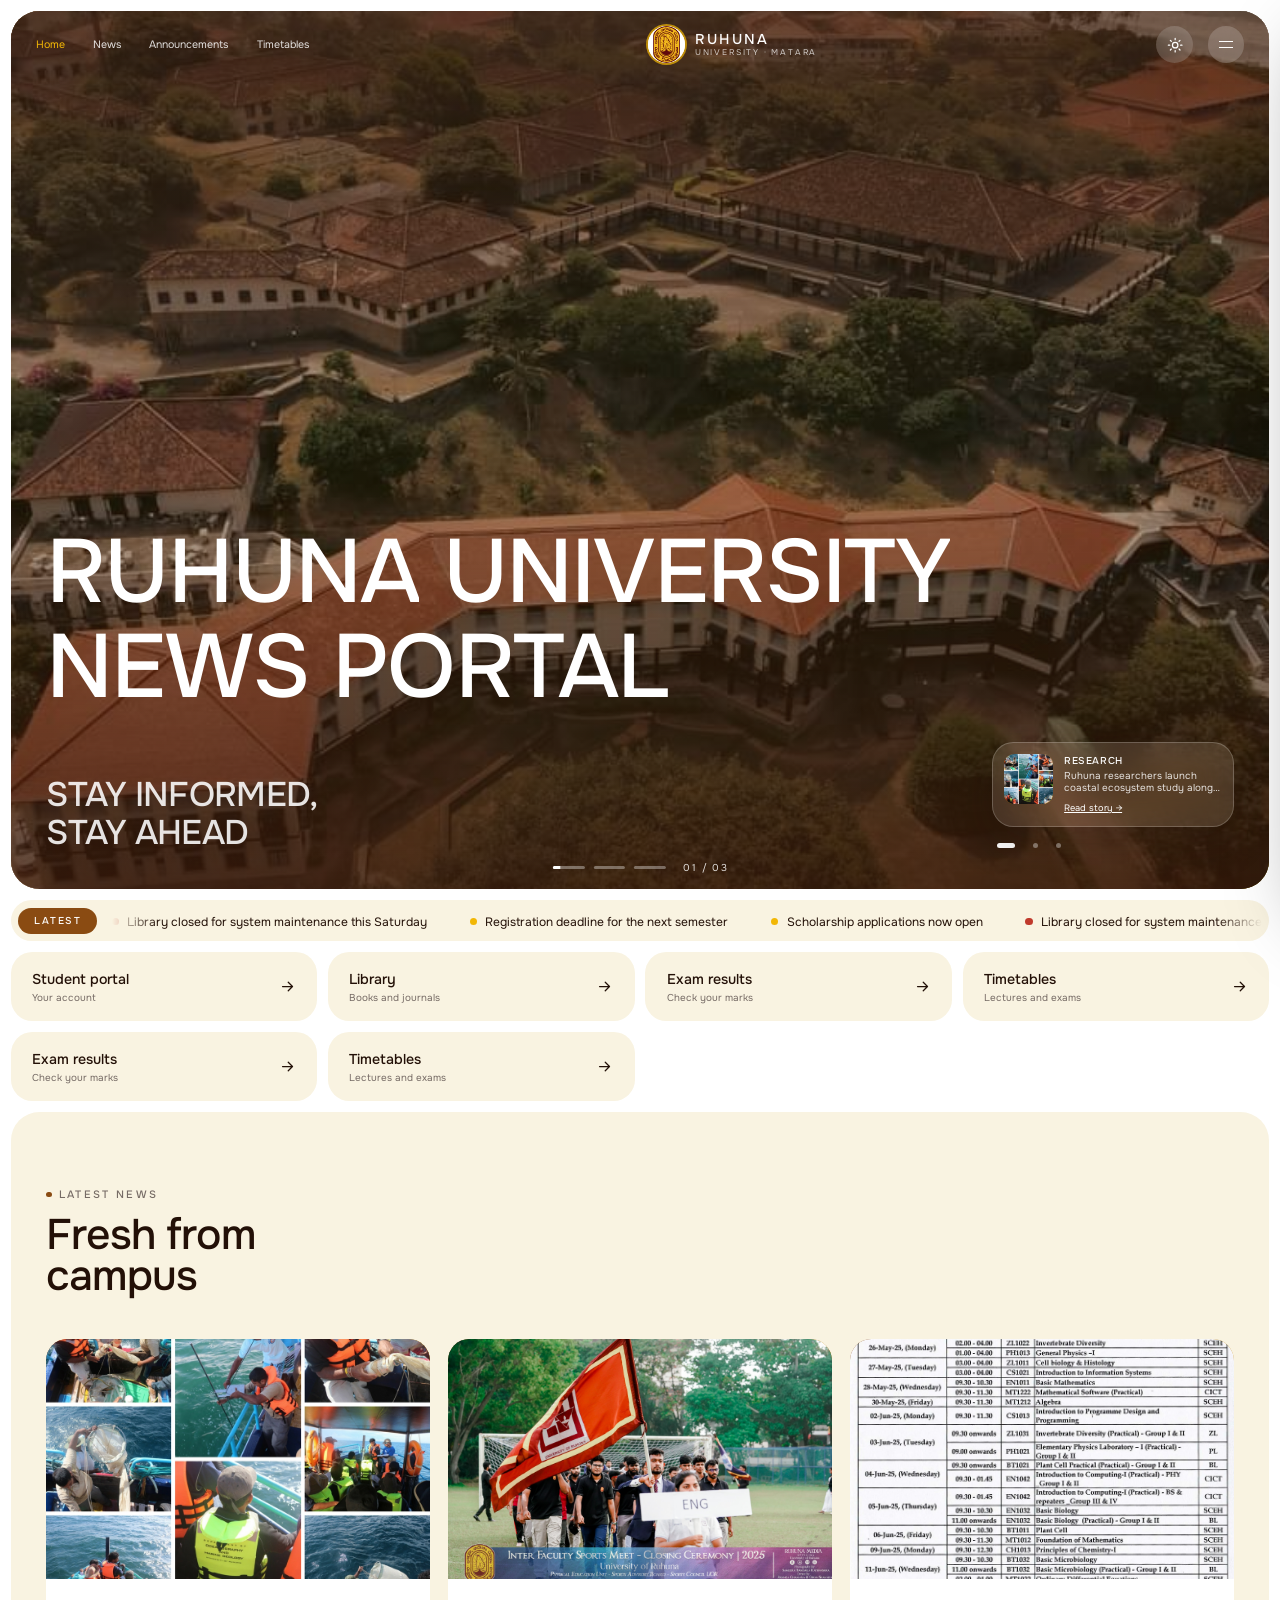
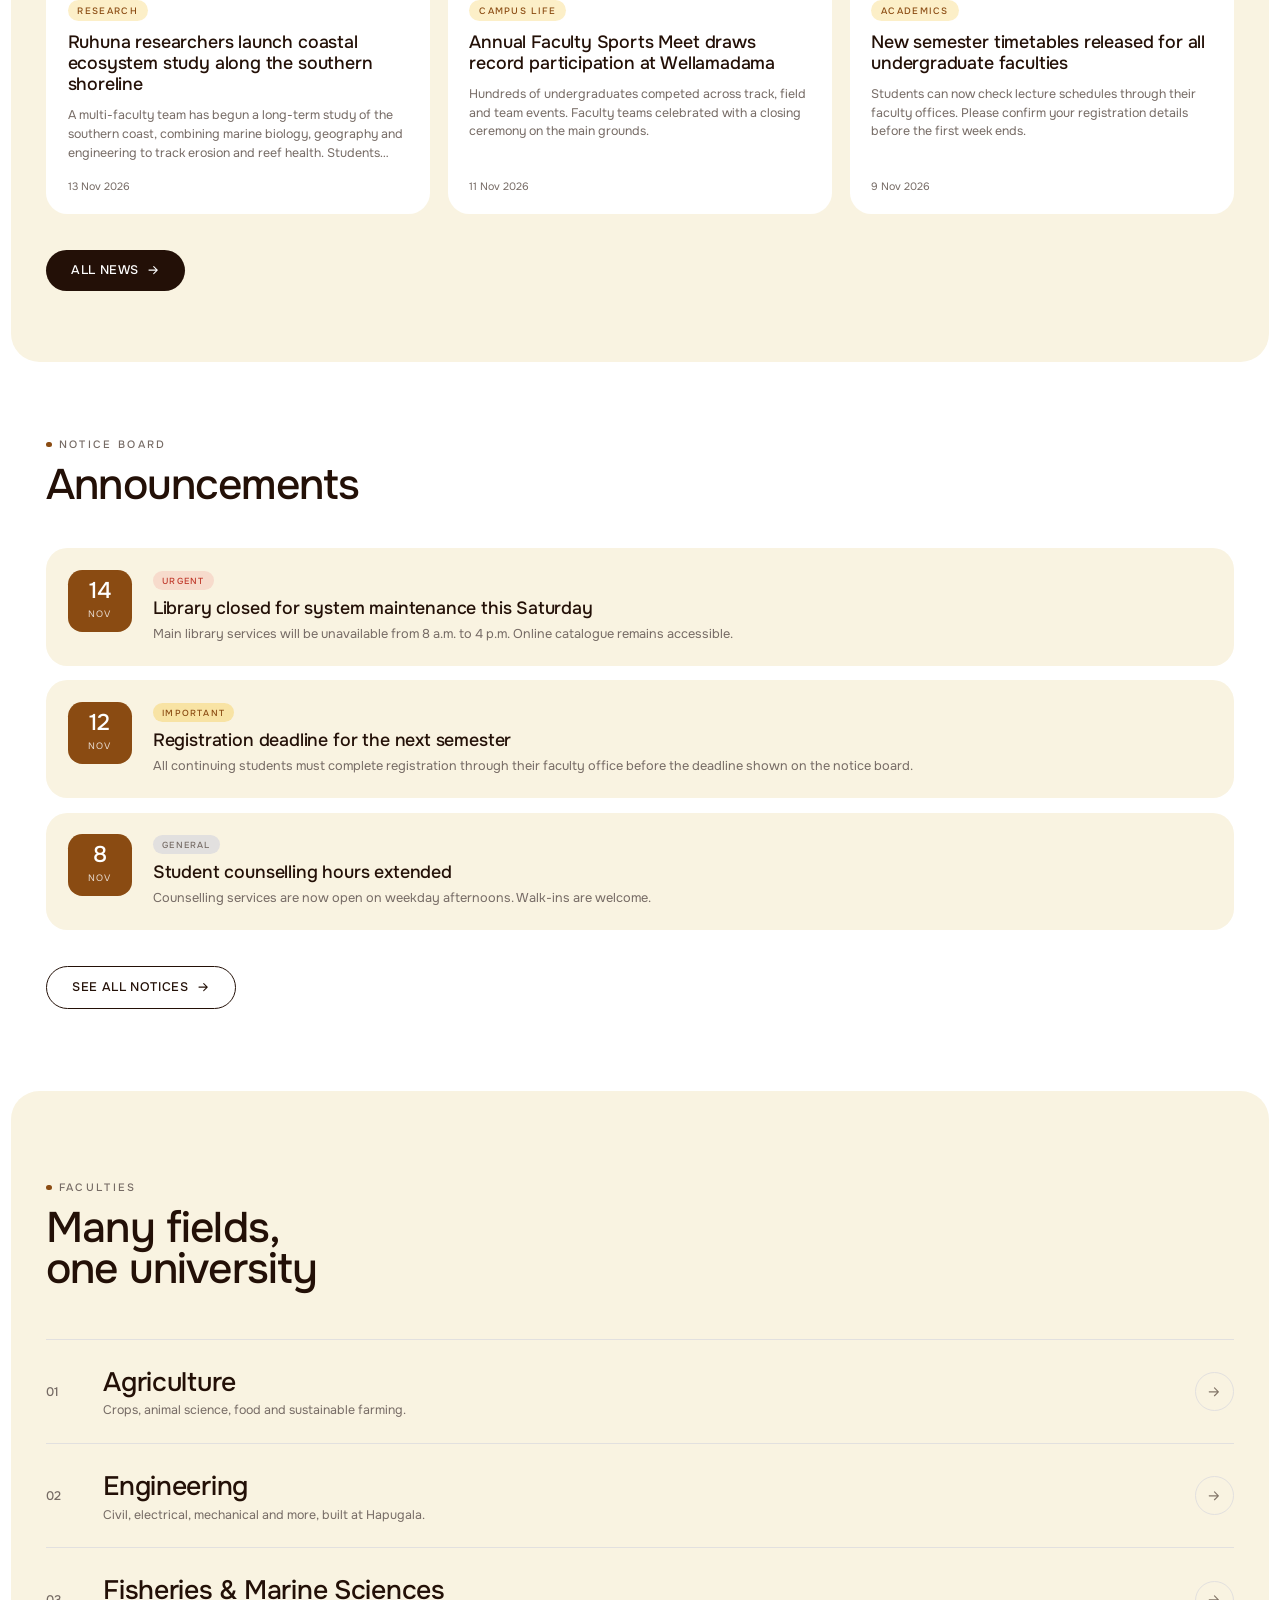
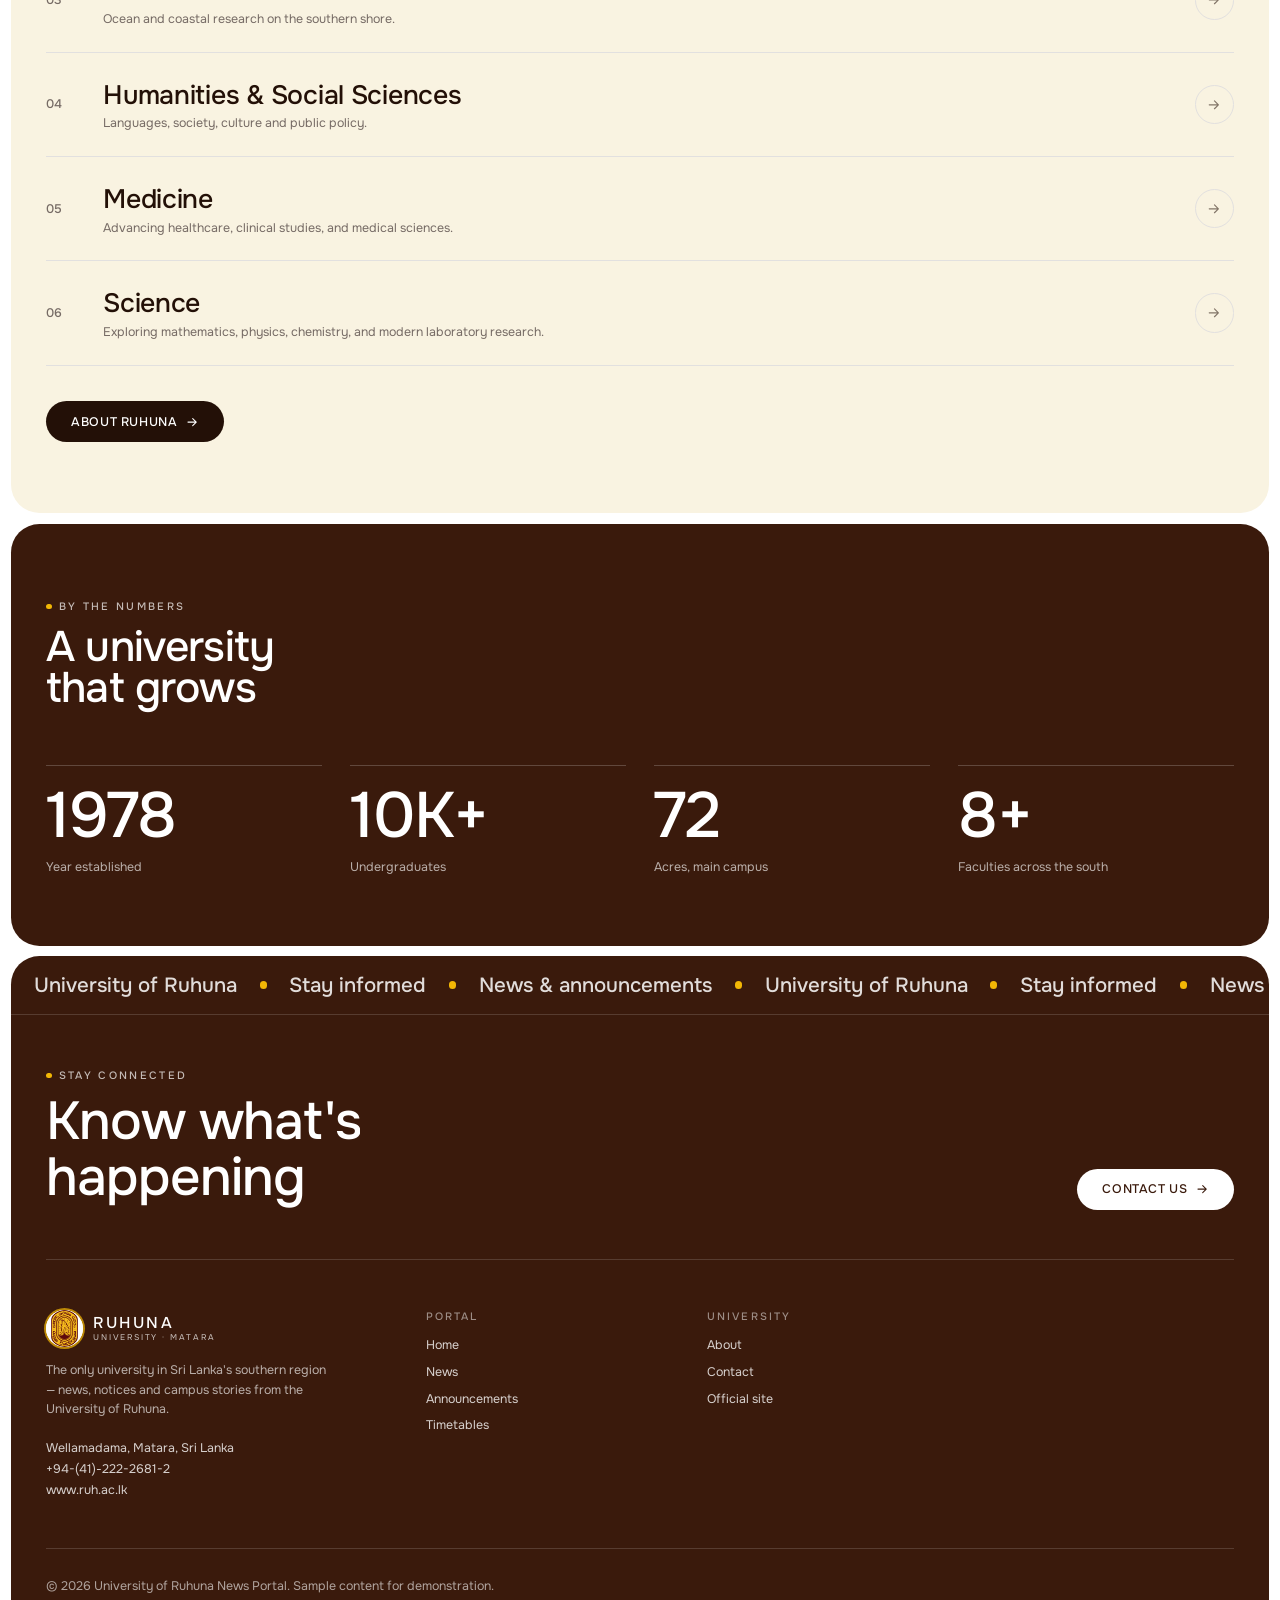
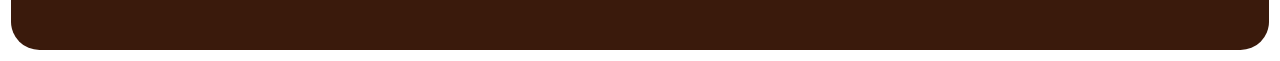
==== index.html @ 97c465f5 "Merge branch 'main' into merge-files" ====
<!doctype html>
<html lang="en">
<head>
<meta charset="utf-8">
<meta name="viewport" content="width=device-width, initial-scale=1">
<title>University of Ruhuna — News Portal</title>
<meta name="description" content="News, announcements, timetables and campus life from the University of Ruhuna, Matara, Sri Lanka.">

<!-- Font (Onest) from Google Fonts. If there is no internet the site uses a normal font instead. -->
<link rel="preconnect" href="https://fonts.googleapis.com">
<link rel="preconnect" href="https://fonts.gstatic.com" crossorigin>
<link href="https://fonts.googleapis.com/css2?family=Onest:wght@400;500&display=swap" rel="stylesheet">

<!-- The ONE stylesheet of the whole site -->
<link rel="stylesheet" href="styles.css">
</head>
<body>

<!--
=======================================================================
  UNIVERSITY OF RUHUNA NEWS PORTAL  —  READ ME FIRST
  (Group 15 site + Ruhuna portal, merged into ONE of each file)
=======================================================================
  THE 3 FILES
    index.html   (this file)  the TEXT of every page
    styles.css                colours, sizes, animations
    script.js                 settings, hero photos, news list, announcements list,
                              timetable list, and the code that makes it all work

  TABLE OF CONTENTS OF THIS FILE  (press Ctrl+F and paste the name)
    LOADING SCREEN
    TOP BAR
    PAGE: HOME            hero photo slideshow, ticker, quick links, news, notices,
                          faculties, numbers
    PAGE: NEWS
    PAGE: ANNOUNCEMENTS
    PAGE: TIMETABLES      lectures + exams, day list and week grid
    PAGE: CONTACT
    PAGE: ABOUT
    FOOTER
    RIGHT SLIDE MENU
    POP-UPS
    SCROLL TOOLS
    SCRIPT LINK

  HOW TO COPY / PASTE A PART
    Every page and every block is wrapped in comments that say START and END.
    Copy everything from START to END and paste it into the same place in
    your own file. Nothing outside that block needs to change.

  WHO EDITS WHAT (so git has no clashes)
    Home ............. PAGE: HOME  + script.js  SECTION 1 (hero photos)
    News ............. PAGE: NEWS  + script.js  SECTION 2
    Announcements .... PAGE: ANNOUNCEMENTS + script.js SECTION 3
    Timetables ....... PAGE: TIMETABLES + script.js SECTION 4
    Contact / About .. PAGE: CONTACT / PAGE: ABOUT

  PHOTOS go in  Resource/images/  (see the README.txt in each folder)
    bigthing/       the big rectangle photos on the Home page (and page banners)
    news/           news photos
    announcement/   announcement photos
    logo.png        the university logo
=======================================================================
-->


<!-- =====================================================================
     LOADING SCREEN  (the first thing visitors see for ~1.5 seconds)
     EDIT: the university name and the small text under it.
     LOGO: put your logo file at  Resource/images/logo.png  (no code change)
     ===================================================================== -->
<div id="loader" aria-hidden="true">
  <div class="loader-box">
    <span class="logo big" data-logo></span>          <!-- the logo picture -->
    <b class="loader-title">University of Ruhuna</b>  <!-- EDIT: big text -->
    <small class="loader-sub">News Portal</small>     <!-- EDIT: small text -->
  </div>
  <div class="track"><i></i></div>
</div>


<!-- =====================================================================
     TOP BAR  (menu links in the middle, logo, light/dark button, menu button)
     EDIT: to add a page here, copy one <a> line. data-nav must match the
     page name in PAGES (script.js).
     ===================================================================== -->
<header class="top" id="top">
  <!-- Links shown on big screens (other pages are in the right slide menu) -->
  <nav class="nav" aria-label="Primary">
    <a href="#/home" data-nav="home">Home</a>
    <a href="#/news" data-nav="news">News</a>
    <a href="#/announcements" data-nav="announcements">Announcements</a>
    <a href="#/timetables" data-nav="timetables">Timetables</a>
  </nav>

  <!-- Logo + name (click = go Home) -->
  <a href="#/home" class="brand" aria-label="University of Ruhuna home">
    <span class="logo" data-logo></span>
    <span><b>Ruhuna</b><small>University · Matara</small></span>
  </a>

  <div class="right">
    <!-- OPTIONAL: light/dark mode button (remove this button, or set features.modeButton = false in script.js) -->
    <button class="modebtn" id="modeBtn" data-feature="modeButton" aria-label="Switch between light and dark mode">
      <svg class="i-sun" viewBox="0 0 24 24" fill="none" stroke="currentColor" stroke-width="1.8" stroke-linecap="round"><circle cx="12" cy="12" r="4"/><path d="M12 2v2M12 20v2M4.9 4.9l1.4 1.4M17.7 17.7l1.4 1.4M2 12h2M20 12h2M4.9 19.1l1.4-1.4M17.7 6.3l1.4-1.4"/></svg>
      <svg class="i-moon" viewBox="0 0 24 24" fill="none" stroke="currentColor" stroke-width="1.8" stroke-linecap="round" stroke-linejoin="round"><path d="M21 12.8A9 9 0 1 1 11.2 3a7 7 0 0 0 9.8 9.8z"/></svg>
    </button>
    <!-- Button that opens the right slide menu -->
    <button class="burger" id="burger" aria-label="Open menu"><i></i><i></i></button>
  </div>
</header>


<main>
<div id="view">


<!-- #####################################################################
     ##########################  PAGE: HOME  START  ######################
     ##################################################################### -->
<section class="page" data-page="home">

  <!-- ---------- HOME: HERO (the BIG RECTANGLE with the changing photos) ----------
       The photos are NOT written here. They come from  SETTINGS.heroSlides  in
       script.js (SECTION 1). To change / add / remove a photo, edit that list. -->
  <section class="hero">
    <div class="plate"><div class="inner" data-parallax>
      <!-- script.js puts one <img> per photo in here and fades between them -->
      <div class="slides" id="heroSlides"></div>
    </div></div>

    <h1 class="words" data-words>Ruhuna University News Portal</h1>   <!-- EDIT: giant title -->

    <div class="row">
      <!-- EDIT: the two lines of the tagline -->
      <p class="tag"><span class="clip"><span style="transition-delay:.35s">Stay Informed,</span></span><span class="clip"><span style="transition-delay:.46s">Stay Ahead</span></span></p>

      <div class="cluster">
        <!-- Small card that rotates the 3 latest news (filled automatically from script.js) -->
        <div class="slider rv" style="transition-delay:.65s">
          <div class="scard glass" id="sCard"></div>
          <div class="dotsrow light" id="sDots"></div>
        </div>
      </div>
    </div>

    <!-- Little progress bars + "1 / 4" counter for the photo slideshow (display only, filled by script.js).
         The photos change by themselves; there are no buttons. -->
    <div class="hctrl" id="heroDots" aria-hidden="true"></div>
  </section>

  <!-- ==== OPTIONAL FEATURE: NEWS TICKER (scrolling urgent/important notices) ====
       Fills itself from the ANNOUNCEMENTS list. To remove: delete this block,
       or set features.ticker = false in script.js. -->
  <div class="ticker rv" id="ticker" data-feature="ticker" hidden>
    <span class="lab">Latest</span>
    <div class="roll"><div class="roll-in" id="tickerItems"></div></div>
  </div>
  <!-- ==== END OPTIONAL: NEWS TICKER ==== -->

  <!-- ==== OPTIONAL FEATURE: QUICK LINKS (4 big buttons) ====
       EDIT: change the names and put the real web address in each href="...".
       The Timetables button opens the Timetables page of this site.
       To remove: delete this block, or set features.quickLinks = false. -->
  <div class="quick" data-feature="quickLinks">
    <a class="rv" href="http://www.ruh.ac.lk" target="_blank" rel="noopener"><span>Student portal<small>Your account</small></span><svg viewBox="0 0 24 24" fill="none" stroke="currentColor" stroke-width="1.8" stroke-linecap="round" stroke-linejoin="round"><path d="M5 12h14M13 6l6 6-6 6"/></svg></a>
    <a class="rv" href="http://www.ruh.ac.lk" target="_blank" rel="noopener" style="transition-delay:.08s"><span>Library<small>Books and journals</small></span><svg viewBox="0 0 24 24" fill="none" stroke="currentColor" stroke-width="1.8" stroke-linecap="round" stroke-linejoin="round"><path d="M5 12h14M13 6l6 6-6 6"/></svg></a>
    <a class="rv" href="http://www.ruh.ac.lk" target="_blank" rel="noopener" style="transition-delay:.16s"><span>Exam results<small>Check your marks</small></span><svg viewBox="0 0 24 24" fill="none" stroke="currentColor" stroke-width="1.8" stroke-linecap="round" stroke-linejoin="round"><path d="M5 12h14M13 6l6 6-6 6"/></svg></a>
    <a class="rv" href="#/timetables" style="transition-delay:.24s"><span>Timetables<small>Lectures and exams</small></span><svg viewBox="0 0 24 24" fill="none" stroke="currentColor" stroke-width="1.8" stroke-linecap="round" stroke-linejoin="round"><path d="M5 12h14M13 6l6 6-6 6"/></svg></a>
    <a class="rv" href="exam-results.html" style="transition-delay:.16s"><span>Exam results<small>Check your marks</small></span><svg viewBox="0 0 24 24" fill="none" stroke="currentColor" stroke-width="1.8" stroke-linecap="round" stroke-linejoin="round"><path d="M5 12h14M13 6l6 6-6 6"/></svg></a> 
    <a class="rv" href="timetables.html" style="transition-delay:.24s"><span>Timetables<small>Lectures and exams</small></span><svg viewBox="0 0 24 24" fill="none" stroke="currentColor" stroke-width="1.8" stroke-linecap="round" stroke-linejoin="round"><path d="M5 12h14M13 6l6 6-6 6"/></svg></a>
  </div>
  <!-- ==== END OPTIONAL: QUICK LINKS ==== -->

  <!-- ---------- HOME: LATEST NEWS (3 newest, comes from script.js NEWS list) ---------- -->
  <section class="s surface pad mt3" style="padding-top:5rem">
    <div class="rv"><span class="eyebrow">Latest news</span><h2 class="t">Fresh from<br>campus</h2></div>
    <!-- Only visible when an administrator is signed in -->
    <div class="adminbar" data-admin-only hidden>
      <b>Admin mode</b><span>Add or remove content, or change the site colours.</span><span class="sp"></span>
      <button class="pill gold" data-act="admin-news">+ News</button>
      <button class="pill gold" data-act="admin-ann">+ Announcement</button>
      <button class="pill gold" data-act="admin-theme">Colours</button>
    </div>
    <ul class="gridn" id="homeNews"></ul>   <!-- news cards, made automatically -->
    <div style="margin-top:2.5rem"><a class="pill solid" href="#/news">All news <svg viewBox="0 0 24 24" fill="none" stroke="currentColor" stroke-width="1.8" stroke-linecap="round" stroke-linejoin="round"><path d="M5 12h14M13 6l6 6-6 6"/></svg></a></div>
  </section>

  <!-- ---------- HOME: ANNOUNCEMENTS (3 newest, comes from script.js ANNOUNCEMENTS list) ---------- -->
  <section class="s pad" style="background:var(--background)">
    <div class="rv"><span class="eyebrow">Notice board</span><h2 class="t">Announcements</h2></div>
    <ul class="alist" id="homeAnn"></ul>   <!-- made automatically -->
    <div style="margin-top:2.5rem"><a class="pill outline" href="#/announcements">See all notices <svg viewBox="0 0 24 24" fill="none" stroke="currentColor" stroke-width="1.8" stroke-linecap="round" stroke-linejoin="round"><path d="M5 12h14M13 6l6 6-6 6"/></svg></a></div>
  </section>

  <!-- ---------- HOME: FACULTIES (EDIT: copy one <li> block to add a faculty) ----------
       Text for Medicine and Science was written by the group (kept as it was). -->
  <section class="s pad surface mt3" style="padding-top:6rem">
    <div class="rv"><span class="eyebrow">Faculties</span><h2 class="t">Many fields,<br>one university</h2></div>
    <ul class="fl">
      <li class="rv"><a class="frow" href="#/about"><span class="n">01</span><span class="m"><h3>Agriculture</h3><p>Crops, animal science, food and sustainable farming.</p></span><span class="c"><svg viewBox="0 0 24 24" fill="none" stroke="currentColor" stroke-width="1.8" stroke-linecap="round" stroke-linejoin="round"><path d="M5 12h14M13 6l6 6-6 6"/></svg></span></a></li>
      <li class="rv"><a class="frow" href="#/about"><span class="n">02</span><span class="m"><h3>Engineering</h3><p>Civil, electrical, mechanical and more, built at Hapugala.</p></span><span class="c"><svg viewBox="0 0 24 24" fill="none" stroke="currentColor" stroke-width="1.8" stroke-linecap="round" stroke-linejoin="round"><path d="M5 12h14M13 6l6 6-6 6"/></svg></span></a></li>
      <li class="rv"><a class="frow" href="#/about"><span class="n">03</span><span class="m"><h3>Fisheries &amp; Marine Sciences</h3><p>Ocean and coastal research on the southern shore.</p></span><span class="c"><svg viewBox="0 0 24 24" fill="none" stroke="currentColor" stroke-width="1.8" stroke-linecap="round" stroke-linejoin="round"><path d="M5 12h14M13 6l6 6-6 6"/></svg></span></a></li>
      <li class="rv"><a class="frow" href="#/about"><span class="n">04</span><span class="m"><h3>Humanities &amp; Social Sciences</h3><p>Languages, society, culture and public policy.</p></span><span class="c"><svg viewBox="0 0 24 24" fill="none" stroke="currentColor" stroke-width="1.8" stroke-linecap="round" stroke-linejoin="round"><path d="M5 12h14M13 6l6 6-6 6"/></svg></span></a></li>
      <li class="rv"><a class="frow" href="#/about"><span class="n">05</span><span class="m"><h3>Medicine</h3><p>Advancing healthcare, clinical studies, and medical sciences.</p></span><span class="c"><svg viewBox="0 0 24 24" fill="none" stroke="currentColor" stroke-width="1.8" stroke-linecap="round" stroke-linejoin="round"><path d="M5 12h14M13 6l6 6-6 6"/></svg></span></a></li>
      <li class="rv"><a class="frow" href="#/about"><span class="n">06</span><span class="m"><h3>Science</h3><p>Exploring mathematics, physics, chemistry, and modern laboratory research.</p></span><span class="c"><svg viewBox="0 0 24 24" fill="none" stroke="currentColor" stroke-width="1.8" stroke-linecap="round" stroke-linejoin="round"><path d="M5 12h14M13 6l6 6-6 6"/></svg></span></a></li>
    </ul>
    <div style="margin-top:2.5rem"><a class="pill solid" href="#/about">About Ruhuna <svg viewBox="0 0 24 24" fill="none" stroke="currentColor" stroke-width="1.8" stroke-linecap="round" stroke-linejoin="round"><path d="M5 12h14M13 6l6 6-6 6"/></svg></a></div>
  </section>

  <!-- ---------- HOME: NUMBERS (EDIT: change the big numbers and labels) ---------- -->
  <section class="s dark pad mt3">
    <div class="rv"><span class="eyebrow light">By the numbers</span><h2 class="t">A university<br>that grows</h2></div>
    <dl class="stats">
      <div class="rv"><b>1978</b><span>Year established</span></div>
      <div class="rv" style="transition-delay:.11s"><b>10K+</b><span>Undergraduates</span></div>
      <div class="rv" style="transition-delay:.22s"><b>72</b><span>Acres, main campus</span></div>
      <div class="rv" style="transition-delay:.33s"><b>8+</b><span>Faculties across the south</span></div>
    </dl>
  </section>

</section>
<!-- ##########################  PAGE: HOME  END  ######################## -->



<!-- #####################################################################
     ########################  PAGE: NEWS  START  ########################
     The news cards are NOT written here. They come from the NEWS list in
     script.js (section 2). Only the banner text is edited here.
     ##################################################################### -->
<section class="page" data-page="news">

  <!-- Banner at the top. EDIT: the photo (src), the title and the sentence -->
  <section class="phero">
    <div class="plate"><div class="inner" data-parallax><img src="Resource/images/bigthing/4.jpg" alt="" style="object-position:70% 40%"></div></div>
    <span class="eyebrow light">University news</span>
    <h1 class="words" data-words>News</h1>
    <p>Research, campus life, academics and achievements from across the University of Ruhuna.</p>
  </section>

  <section class="s pad" style="background:var(--background);margin-top:.75rem">
    <!-- Only visible when an administrator is signed in -->
    <div class="adminbar" data-admin-only hidden>
      <b>Admin mode</b><span>Add or remove news.</span><span class="sp"></span>
      <button class="pill gold" data-act="admin-news">+ News</button>
      <button class="pill gold" data-act="admin-theme">Colours</button>
    </div>
    <!-- OPTIONAL FEATURE: SEARCH BOX (remove this block or set features.search = false) -->
    <label class="search" data-feature="search"><svg viewBox="0 0 24 24" fill="none" stroke="currentColor" stroke-width="1.8" stroke-linecap="round"><circle cx="11" cy="11" r="7"/><path d="M20 20l-3.5-3.5"/></svg><input id="qNews" type="search" placeholder="Search news…" autocomplete="off"></label>
    <div class="filters" id="filters"></div>   <!-- category buttons, made automatically -->
    <ul class="gridn" id="newsGrid"></ul>       <!-- news cards, made automatically -->
  </section>

</section>
<!-- ########################  PAGE: NEWS  END  ########################## -->



<!-- #####################################################################
     ##################  PAGE: ANNOUNCEMENTS  START  #####################
     The notices come from the ANNOUNCEMENTS list in script.js (section 3).
     ##################################################################### -->
<section class="page" data-page="announcements">

  <!-- Banner at the top. EDIT: photo, title, sentence -->
  <section class="phero">
    <div class="plate"><div class="inner" data-parallax><img src="Resource/images/bigthing/3.jpg" alt="" style="object-position:20% 60%"></div></div>
    <span class="eyebrow light">Notice board</span>
    <h1 class="words" data-words>Announcements</h1>
    <p>Official notices for students and staff. No sign-in needed to read them.</p>
  </section>

  <section class="s pad" style="background:var(--background);margin-top:.75rem">
    <!-- Only visible when an administrator is signed in -->
    <div class="adminbar" data-admin-only hidden>
      <b>Admin mode</b><span>Add or remove announcements.</span><span class="sp"></span>
      <button class="pill gold" data-act="admin-ann">+ Announcement</button>
      <button class="pill gold" data-act="admin-theme">Colours</button>
    </div>
    <!-- OPTIONAL FEATURE: SEARCH BOX (remove this block or set features.search = false) -->
    <label class="search" data-feature="search"><svg viewBox="0 0 24 24" fill="none" stroke="currentColor" stroke-width="1.8" stroke-linecap="round"><circle cx="11" cy="11" r="7"/><path d="M20 20l-3.5-3.5"/></svg><input id="qAnn" type="search" placeholder="Search announcements…" autocomplete="off"></label>
    <ul class="alist" id="annList" style="margin-top:2rem"></ul>   <!-- made automatically -->
  </section>

</section>
<!-- ##################  PAGE: ANNOUNCEMENTS  END  ####################### -->



<!-- #####################################################################
     ####################  PAGE: TIMETABLES  START  ######################
     (This page was timetables.html in the old Group 15 site.)
     The lectures and exams are NOT written here. They come from the
     TIMETABLE lists in script.js (SECTION 4). This file only has the empty
     boxes; script.js fills every box that has an id="tt..." below.
     ##################################################################### -->
<section class="page" data-page="timetables">

  <!-- Banner at the top. EDIT: photo, title, sentence -->
  <section class="phero">
    <div class="plate"><div class="inner" data-parallax><img src="Resource/images/bigthing/3.jpg" alt="" style="object-position:50% 70%"></div></div>
    <span class="eyebrow light">Lectures &amp; exams</span>
    <h1 class="words" data-words>Timetables</h1>
    <p>Pick your faculty and year to see this week's lectures, practicals and the exams coming up.</p>
  </section>

  <section class="s pad" style="background:var(--background);margin-top:.75rem" id="ttPage">

    <!-- ADMIN ONLY: add / save buttons (visible after signing in as administrator) -->
    <div class="adminbar" data-admin-only hidden>
      <b>Administrator tools</b><span>Add timetable entries, or delete them from the cards below.</span><span class="sp"></span>
      <button class="pill solid" type="button" data-act="admin-lecture">+ Add lecture</button>
      <button class="pill gold" type="button" data-act="admin-exam">+ Add exam</button>
      <button class="pill outline" type="button" data-act="admin-save">Save code</button>
    </div>

    <!-- CONTROL PANEL: choose Lectures/Exams, Day/Week view, search and filters -->
    <div class="tt-panel rv">
      <div class="tt-row">
        <!-- Lectures | Exams switch -->
        <div class="seg tt-seg" id="ttType" role="tablist" aria-label="Timetable type"></div>
        <!-- Day list | Week grid switch (only for lectures) -->
        <div class="seg tt-seg" id="ttView" role="tablist" aria-label="View"></div>
        <!-- Search box (OPTIONAL: remove this label or set features.search = false) -->
        <label class="search tt-search" data-feature="search"><svg viewBox="0 0 24 24" fill="none" stroke="currentColor" stroke-width="1.8" stroke-linecap="round"><circle cx="11" cy="11" r="7"/><path d="M20 20l-3.5-3.5"/></svg><input id="ttQ" type="search" placeholder="Search course, room or lecturer" aria-label="Search timetable" autocomplete="off"></label>
      </div>
      <div class="tt-filter"><span class="tt-lbl">Faculty</span><div class="filters" id="ttFac"></div></div>
      <div class="tt-filter"><span class="tt-lbl">Year</span><div class="filters" id="ttYear"></div></div>
      <div class="tt-filter" id="ttDayRow"><span class="tt-lbl">Day</span><div class="filters" id="ttDay"></div></div>
    </div>

    <!-- The timetable itself (cards or week grid) -->
    <div id="ttBody" class="tt-body"></div>
    <!-- Small colour legend under the week grid -->
    <p class="tt-note" id="ttNote"></p>
  </section>

  <!-- AT A GLANCE: four big numbers about the selected timetable -->
  <section class="s dark pad mt3">
    <div class="rv"><span class="eyebrow light">At a glance</span><h2 class="t">Your week,<br>in numbers</h2></div>
    <dl class="stats" id="ttStats"></dl>
  </section>

</section>
<!-- ####################  PAGE: TIMETABLES  END  ######################## -->



<!-- #####################################################################
     #######################  PAGE: CONTACT  START  ######################
     ##################################################################### -->
<section class="page" data-page="contact">

  <!-- Banner at the top. EDIT: photo, title, sentence -->
  <section class="phero">
    <div class="plate"><div class="inner" data-parallax><img src="Resource/images/bigthing/4.jpg" alt="" style="object-position:90% 70%"></div></div>
    <span class="eyebrow light">Get in touch</span>
    <h1 class="words" data-words>Contact</h1>
    <p>Questions about the portal or a story to share? Reach the university or send us a message.</p>
  </section>

  <section class="s pad" style="background:var(--background);margin-top:.75rem">
    <div class="two">

      <!-- CONTACT INFO  (EDIT: address, phone, fax, website) -->
      <div class="info rv">
        <div><small>Address</small><span>University of Ruhuna, Wellamadama, Matara, Sri Lanka</span></div>
        <div><small>Telephone</small><a href="tel:+94412222681">+94 (41) 222 2681-2</a></div>
        <div><small>Fax</small><span>+94 (41) 222 2683</span></div>
        <div><small>Website</small><a href="http://www.ruh.ac.lk" target="_blank" rel="noopener">www.ruh.ac.lk</a></div>
        <!-- To add an email, copy one line above, e.g.:
             <div><small>Email</small><a href="mailto:someone@ruh.ac.lk">someone@ruh.ac.lk</a></div> -->
      </div>

      <!-- CONTACT FORM  (demo only: it does not send anything yet) -->
      <div class="rv" style="transition-delay:.12s" id="cWrap">
        <form class="f" id="fContact" novalidate>
          <div class="field"><label for="cn">Full name</label><input id="cn" placeholder="Nimal Perera"></div>
          <div class="field"><label for="ce">Email</label><input id="ce" type="email" placeholder="you@email.com"></div>
          <div class="field"><label for="cm">Message</label><textarea id="cm" rows="5" placeholder="How can we help?"></textarea></div>
          <div class="err" id="cErr"></div>
          <button class="pill solid" type="submit" style="align-self:flex-start">Send message</button>
        </form>
      </div>

    </div>
  </section>

</section>
<!-- #######################  PAGE: CONTACT  END  ######################## -->



<!-- #####################################################################
     ########################  PAGE: ABOUT  START  #######################
     ##################################################################### -->
<section class="page" data-page="about">

  <!-- Banner at the top. EDIT: photo, title, sentence -->
  <section class="phero">
    <div class="plate"><div class="inner" data-parallax><img src="Resource/images/bigthing/1.jpg" alt="" style="object-position:50% 50%"></div></div>
    <span class="eyebrow light">Our story</span>
    <h1 class="words" data-words>About Ruhuna</h1>
    <p>Established in 1978 and a full university since 1984, in Matara, southern Sri Lanka.</p>
  </section>

  <!-- ABOUT: HISTORY text + photo (EDIT: the photo file in src) -->
  <section class="s pad" style="background:var(--background);margin-top:.75rem">
    <div class="two">
      <div class="prose rv">
        <span class="eyebrow">History</span>
        <h2 class="t" style="margin-bottom:1.5rem">The university of the south</h2>
        <p>The University of Ruhuna opened as Ruhuna University College in 1978 at Meddawatta, Matara, and became a full university in 1984. It remains the only university in Sri Lanka's southern region.</p>
        <p>The main campus at Wellamadama, Matara covers about 72 acres, with faculties and teaching hospitals across the southern province.</p>
        <p>Its motto, <em>Paññāya Narānaṃ Ratanaṃ</em>, means wisdom is the jewel of humankind.</p>
      </div>
      <div class="photo rv"><img class="ph" src="Resource/images/bigthing/1.jpg" alt="University of Ruhuna"></div>
    </div>

    <!-- ABOUT: THREE SMALL BOXES (EDIT text) -->
    <div class="vm">
      <div class="rv"><h3>Motto</h3><p>Paññāya Narānaṃ Ratanaṃ — wisdom is the jewel of people.</p></div>
      <div class="rv" style="transition-delay:.1s"><h3>Colours</h3><p>Yellow and brown, reflected throughout this portal.</p></div>
      <div class="rv" style="transition-delay:.2s"><h3>Languages</h3><p>Sinhala, Tamil and English.</p></div>
    </div>
  </section>

  <!-- ABOUT: ALL FACULTIES (EDIT: copy one <li> block to add a faculty) -->
  <section class="s surface pad mt3">
    <div class="rv"><span class="eyebrow">Faculties</span><h2 class="t">Where you can study</h2></div>
    <ul class="fl">
      <li class="rv"><div class="frow"><span class="n">01</span><span class="m"><h3>Agriculture</h3><p>Crops, animal science, food and sustainable farming.</p></span></div></li>
      <li class="rv"><div class="frow"><span class="n">02</span><span class="m"><h3>Engineering</h3><p>Civil, electrical, mechanical and more, built at Hapugala.</p></span></div></li>
      <li class="rv"><div class="frow"><span class="n">03</span><span class="m"><h3>Fisheries &amp; Marine Sciences</h3><p>Ocean and coastal research on the southern shore.</p></span></div></li>
      <li class="rv"><div class="frow"><span class="n">04</span><span class="m"><h3>Humanities &amp; Social Sciences</h3><p>Languages, society, culture and public policy.</p></span></div></li>
      <li class="rv"><div class="frow"><span class="n">05</span><span class="m"><h3>Management &amp; Finance</h3><p>Business, accounting and entrepreneurship.</p></span></div></li>
      <li class="rv"><div class="frow"><span class="n">06</span><span class="m"><h3>Medicine</h3><p>Advancing healthcare, clinical studies, and medical sciences, with teaching hospitals in Galle.</p></span></div></li>
      <li class="rv"><div class="frow"><span class="n">07</span><span class="m"><h3>Science</h3><p>Exploring mathematics, physics, chemistry, and modern laboratory research.</p></span></div></li>
      <li class="rv"><div class="frow"><span class="n">08</span><span class="m"><h3>Technology</h3><p>Applied technology programmes for modern industry.</p></span></div></li>
    </ul>
  </section>

</section>
<!-- ########################  PAGE: ABOUT  END  ######################### -->

</div><!-- end #view -->


<!-- =====================================================================
     FOOTER  (shown at the bottom of every page)
     EDIT: contact lines and the small text
     ===================================================================== -->
<footer class="ft mt3">
  <!-- ==== OPTIONAL FEATURE: FOOTER SCROLLING TEXT (like the GRAVITY site) ====
       EDIT: change the words. Each <div class="mq-item"> is one phrase; the round dot
       after it is automatic. Add or delete phrases freely (copy one line).
       You only edit this ONE list: the page repeats it by itself so it never has gaps.
       To remove: delete this whole block, or set features.footerMarquee = false in script.js. -->
  <div class="f-marquee" data-feature="footerMarquee" aria-hidden="true">
    <div class="mq-track">
      <div class="mq-set">
        <div class="mq-item"><span>University of Ruhuna</span><i class="mq-dot"></i></div>
        <div class="mq-item"><span>Stay informed</span><i class="mq-dot"></i></div>
        <div class="mq-item"><span>News &amp; announcements</span><i class="mq-dot"></i></div>
      </div>
    </div>
  </div>
  <!-- ==== END OPTIONAL: FOOTER SCROLLING TEXT ==== -->

  <!-- Big "Contact us" call-to-action -->
  <div class="cta">
    <div>
      <span class="eyebrow light">Stay connected</span>
      <p><span class="clip rv-line"><span>Know what's</span></span><span class="clip rv-line"><span>happening</span></span></p>
    </div>
    <a class="pill light rv" href="#/contact">Contact us <svg viewBox="0 0 24 24" fill="none" stroke="currentColor" stroke-width="1.8" stroke-linecap="round" stroke-linejoin="round"><path d="M5 12h14M13 6l6 6-6 6"/></svg></a>
  </div>

  <!-- Three footer columns: about + address, portal links, university links -->
  <div class="cols">
    <div>
      <div class="brand"><span class="logo" data-logo></span><span><b style="font-size:1.1rem">Ruhuna</b><small>University · Matara</small></span></div>
      <p class="blurb">The only university in Sri Lanka's southern region — news, notices and campus stories from the University of Ruhuna.</p>
      <address><span>Wellamadama, Matara, Sri Lanka</span><a href="tel:+94412222681">+94-(41)-222-2681-2</a><a href="http://www.ruh.ac.lk" target="_blank" rel="noopener">www.ruh.ac.lk</a></address>
    </div>
    <nav><h4>Portal</h4><ul><li><a href="#/home">Home</a></li><li><a href="#/news">News</a></li><li><a href="#/announcements">Announcements</a></li><li><a href="#/timetables">Timetables</a></li></ul></nav>
    <nav><h4>University</h4><ul><li><a href="#/about">About</a></li><li><a href="#/contact">Contact</a></li><li><a href="http://www.ruh.ac.lk" target="_blank" rel="noopener">Official site</a></li></ul></nav>
  </div>
  <div class="bar"><span>© 2026 University of Ruhuna News Portal. Sample content for demonstration.</span></div>
</footer>
</main>


<!-- =====================================================================
     RIGHT SLIDE MENU (opens from the button in the top right)
     To add a page: add a <section class="page" data-page="NAME"> above,
     a link here, and add "NAME" to PAGES in script.js.
     ===================================================================== -->
<div class="drawer" id="drawer">
  <div class="bk" data-close="drawer"></div>
  <aside role="dialog" aria-label="Menu" data-lenis-prevent>
    <div style="display:flex;justify-content:space-between;align-items:center">
      <div class="brand"><span class="logo" data-logo></span><span><b>Ruhuna</b><small>University · Matara</small></span></div>
      <button class="xbtn" data-close="drawer" aria-label="Close menu"><svg viewBox="0 0 24 24" fill="none" stroke="currentColor" stroke-width="1.8" stroke-linecap="round"><path d="M6 6l12 12M18 6L6 18"/></svg></button>
    </div>
    <nav id="dnav">
      <a href="#/home" data-nav="home" style="transition-delay:.12s">Home <small>01</small></a>
      <a href="#/news" data-nav="news" style="transition-delay:.19s">News <small>02</small></a>
      <a href="#/announcements" data-nav="announcements" style="transition-delay:.26s">Announcements <small>03</small></a>
      <a href="#/timetables" data-nav="timetables" style="transition-delay:.33s">Timetables <small>04</small></a>
      <a href="#/contact" data-nav="contact" style="transition-delay:.4s">Contact <small>05</small></a>
      <a href="#/about" data-nav="about" style="transition-delay:.47s">About <small>06</small></a>
    </nav>
    <!-- Sign in / user box (filled by script.js) -->
    <div class="foot" id="dfoot"></div>
  </aside>
</div>


<!-- NOTE: data-lenis-prevent on the pop-ups lets them scroll with the mouse wheel
     even though the page behind is locked. Keep it on any new scrollable pop-up. -->
<!-- =====================================================================
     GLASS POP-UPS (empty here; script.js fills them: sign in, admin panel,
     read article / timetable details)
     ===================================================================== -->
<div class="modal" id="mAuth"><div class="bk" data-close="mAuth"></div><div class="panel" role="dialog" aria-modal="true" aria-label="Sign in" id="pAuth" data-lenis-prevent></div></div>
<div class="modal" id="mAdmin"><div class="bk" data-close="mAdmin"></div><div class="panel wide" role="dialog" aria-modal="true" aria-label="Admin panel" id="pAdmin" data-lenis-prevent></div></div>
<div class="modal" id="mRead"><div class="bk" data-close="mRead"></div><div class="panel wide" role="dialog" aria-modal="true" aria-label="Details" id="pRead" data-lenis-prevent></div></div>
<div id="toast" role="status"></div>   <!-- the small message at the bottom of the screen -->

<!-- ==== OPTIONAL FEATURE: SCROLL TOOLS (thin progress line on top + back-to-top button) ====
     To remove: delete these two lines, or set features.scrollTools = false. -->
<div id="progress" data-feature="scrollTools"></div>
<button id="toTop" data-feature="scrollTools" aria-label="Back to top"><svg viewBox="0 0 24 24" fill="none" stroke="currentColor" stroke-width="2" stroke-linecap="round" stroke-linejoin="round"><path d="M12 19V5M6 11l6-6 6 6"/></svg></button>
<!-- ==== END OPTIONAL: SCROLL TOOLS ==== -->


<!-- =====================================================================
     SCRIPT LINK — the ONE JavaScript file of the whole site.
     Keep this as the last line, after everything above.
     ===================================================================== -->
<script src="script.js"></script>
</body>
</html>
---- styles.css ----
/* =======================================================================
   UNIVERSITY OF RUHUNA NEWS PORTAL — styles.css
   (Group 15 site + Ruhuna portal merged into ONE stylesheet)

   TABLE OF CONTENTS  (press Ctrl+F and paste the name)
     THEME COLOURS ........ the 3 main colours + light / dark mode
     BASICS ............... fonts, sizes, reset
     REVEAL ANIMATIONS .... things that slide in when you scroll
     LOADING SCREEN
     LOGO
     HEADER (TOP BAR)
     HOME HERO ............ the big rectangle (see also: HERO SLIDESHOW at the end)
     BUTTONS, HEADINGS, SECTIONS
     NEWS CARDS, FILTERS, ANNOUNCEMENTS, NUMBERS
     CONTACT, ABOUT, FORMS
     POP-UPS, SIDE MENU, ADMIN BAR, FOOTER
     OPTIONAL FEATURES .... ticker, quick links, search, scroll tools, footer text strip
     ADMIN PANEL > LOOK
     HOME HERO SLIDESHOW .. photo fade, arrows, bars  (NEW)
     TIMETABLES PAGE ...... panel, cards, week grid   (NEW)

   Every block below starts with a small comment saying what it styles.
   Copy a block from its comment to the next comment to move it to another file.
   ======================================================================= */

:root {
  /* =====================================================================
     THEME COLOURS — the 3 main colours of the whole site.
     Change them here, or use  Admin panel > Look  while signed in.
     ===================================================================== */
  --brand-deep: #3a1a0c; /* darkest colour: hero, footer, menu   */
  --brand: #8a4b12; /* middle colour: buttons, highlights   */
  --brand-light: #f2b705; /* accent colour: gold touches          */

  /* ---------- LIGHT MODE (default) ---------- */
  --background: #ffffff; /* page background        */
  --ink: color-mix(in srgb, var(--brand-deep) 60%, #000); /* main text colour */
  --surface: color-mix(in srgb, var(--brand-light) 7%, #faf7f2); /* soft boxes */
  --surface-card: #ffffff; /* cards on soft boxes, inputs */
  --on-ink: #ffffff; /* text on top of a dark button */
  --link: var(--brand); /* coloured small text    */
  --danger: #c0392b;
  --danger-bg: color-mix(in srgb, #e5484d 14%, transparent);

  /* sizes of rounded corners */
  --radius-card: 1.5rem;
  --radius-card-lg: 2rem;
  --radius-pill: 62.5rem;
}

/* ---------- DARK MODE ----------
   Everything is calculated from the 3 theme colours above,
   so when the colours change, dark mode changes with them. */
:root[data-mode="dark"] {
  color-scheme: dark;
  --background: color-mix(in srgb, var(--brand-deep) 24%, #0b0908);
  --ink: color-mix(in srgb, var(--brand-light) 10%, #f4efe8);
  --surface: color-mix(in srgb, var(--brand) 16%, var(--background));
  --surface-card: color-mix(in srgb, var(--brand) 24%, var(--background));
  --on-ink: var(--background);
  --link: var(--brand-light);
  --danger: #ff8a80;
  --danger-bg: color-mix(in srgb, #ff6b6b 18%, transparent);
}

/* ---------- colours calculated from the mode colours (don't edit) ---------- */
:root {
  --foreground: var(--ink);
  --ink-soft: color-mix(in srgb, var(--ink) 62%, var(--background));
  --ghost: color-mix(in srgb, var(--ink) 14%, var(--background));
  --hairline: color-mix(in srgb, var(--ink) 13%, var(--background));
  --on-brand: #ffffff;
  --accent: var(--brand-light);
}
* {
  box-sizing: border-box;
  margin: 0;
  padding: 0;
}
html {
  font-size: 16px;
}
@media (max-width: 1920px) {
  html {
    font-size: 0.833333vw;
  }
}
@media (max-width: 1440px) {
  html {
    font-size: 1.111111vw;
  }
}
@media (max-width: 1024px) {
  html {
    font-size: 1.5625vw;
  }
}
@media (max-width: 640px) {
  html {
    font-size: 4.444444vw;
  }
}
html.locked {
  position: relative;
  overflow: hidden;
  height: 100%;
}
body {
  font-family: "Onest", system-ui, sans-serif;
  background: var(--background);
  color: var(--foreground);
  min-height: 100vh;
  -webkit-font-smoothing: antialiased;
}
img {
  display: block;
  max-width: 100%;
}
button {
  cursor: pointer;
  font: inherit;
  color: inherit;
  background: none;
  border: 0;
}
a {
  color: inherit;
  text-decoration: none;
}
ul {
  list-style: none;
}
:focus-visible {
  outline: 2px solid var(--brand-light);
  outline-offset: 2px;
}
main {
  width: 100%;
  overflow-x: clip;
  padding: 0.5rem;
}
@media (min-width: 640px) {
  main {
    padding: 0.75rem;
  }
}
.fm {
  font-weight: 500;
}
.up {
  text-transform: uppercase;
}

/* ---------- reveal primitives ---------- */
.rv {
  opacity: 0;
  transform: translateY(28px);
  transition:
    opacity 0.9s cubic-bezier(0.16, 1, 0.3, 1),
    transform 0.9s cubic-bezier(0.16, 1, 0.3, 1);
}
.rv.in {
  opacity: 1;
  transform: none;
}
.clip {
  display: block;
  overflow: hidden;
  padding-bottom: 0.14em;
}
.clip > span {
  display: block;
  transform: translateY(115%);
  opacity: 0;
  transition:
    transform 0.95s cubic-bezier(0.16, 1, 0.3, 1),
    opacity 0.95s cubic-bezier(0.16, 1, 0.3, 1);
}
.go .clip > span,
.clip.in > span {
  transform: none;
  opacity: 1;
}
.words .w {
  display: inline-block;
  overflow: hidden;
  padding-bottom: 0.14em;
  vertical-align: top;
}
.words .w > span {
  display: inline-block;
  transform: translateY(115%);
  opacity: 0;
  transition:
    transform 1.1s cubic-bezier(0.16, 1, 0.3, 1),
    opacity 1.1s cubic-bezier(0.16, 1, 0.3, 1);
}
.words.go .w > span {
  transform: none;
  opacity: 1;
}

/* ---------- loader ---------- */
#loader {
  position: fixed;
  inset: 0;
  z-index: 200;
  background: var(--brand-deep);
  color: #fff;
  display: flex;
  flex-direction: column;
  align-items: center;
  justify-content: center;
  gap: 2rem;
  transition: transform 0.85s cubic-bezier(0.65, 0, 0.35, 1);
}
#loader.out {
  transform: translateY(-105%);
}
#loader .mark {
  display: flex;
  align-items: center;
  gap: 0.9rem;
  opacity: 0;
  transform: translateY(16px);
  animation: rise 0.9s 0.1s forwards cubic-bezier(0.16, 1, 0.3, 1);
}
#loader .mark b {
  font-weight: 500;
  font-size: 1.5rem;
  letter-spacing: 0.2em;
  text-transform: uppercase;
}
.track {
  width: 10rem;
  height: 1px;
  border-radius: 99px;
  background: rgba(255, 255, 255, 0.2);
  overflow: hidden;
}
.track i {
  display: block;
  height: 100%;
  background: var(--brand-light);
  transform: scaleX(0);
  transform-origin: left;
  animation: fill 1.28s 0.12s forwards cubic-bezier(0.65, 0, 0.35, 1);
}
@keyframes fill {
  to {
    transform: scaleX(1);
  }
}
@keyframes rise {
  to {
    opacity: 1;
    transform: none;
  }
}

/* ---------- logo ---------- */
.logo {
  position: relative;
  display: inline-grid;
  place-items: center;
  width: 2.6rem;
  height: 2.6rem;
  border-radius: 50%;
  background: #fff;
  overflow: hidden;
  flex: none;
  box-shadow: 0 0 0 2px color-mix(in srgb, var(--brand-light) 70%, transparent);
}
.logo svg,
.logo img {
  position: absolute;
  inset: 0;
  width: 100%;
  height: 100%;
}
.logo img {
  object-fit: contain;
  background: #fff;
  z-index: 1;
}
.logo.big {
  width: 3.6rem;
  height: 3.6rem;
}
.brand {
  display: flex;
  align-items: center;
  gap: 0.7rem;
  line-height: 1.1;
}
.brand span {
  display: flex;
  flex-direction: column;
}
.brand b {
  font-weight: 500;
  font-size: 1rem;
  letter-spacing: 0.16em;
  text-transform: uppercase;
}
.brand small {
  font-size: 0.58rem;
  letter-spacing: 0.22em;
  text-transform: uppercase;
  opacity: 0.75;
}

/* ---------- header ---------- */
header.top {
  position: fixed;
  z-index: 60;
  top: 0.75rem;
  left: 0.75rem;
  right: 0.75rem;
  display: flex;
  align-items: center;
  justify-content: space-between;
  padding: 1.1rem 1.75rem;
  color: #fff;
  border-radius: var(--radius-pill);
  transition:
    background 0.4s,
    backdrop-filter 0.4s,
    box-shadow 0.4s,
    padding 0.4s;
  font-size: 0.75rem;
}
header.top.stuck {
  background: color-mix(in srgb, var(--brand-deep) 55%, transparent);
  backdrop-filter: blur(18px) saturate(1.4);
  -webkit-backdrop-filter: blur(18px) saturate(1.4);
  box-shadow: 0 10px 40px rgba(26, 15, 8, 0.25);
  border: 1px solid rgba(255, 255, 255, 0.15);
  padding-top: 0.7rem;
  padding-bottom: 0.7rem;
}
header.top .nav {
  display: none;
  gap: 2rem;
}
@media (min-width: 1024px) {
  header.top .nav {
    display: flex;
  }
}
header.top .nav a {
  opacity: 0.85;
  transition:
    opacity 0.2s,
    color 0.2s;
  position: relative;
  padding: 0.3rem 0;
}
header.top .nav a:hover,
header.top .nav a.on {
  opacity: 1;
  color: var(--brand-light);
}
header.top .right {
  display: flex;
  align-items: center;
  gap: 1rem;
}
.txtbtn {
  text-transform: uppercase;
  letter-spacing: 0.06em;
  font-size: 0.72rem;
  display: none;
}
.txtbtn:hover {
  text-decoration: underline;
}
@media (min-width: 640px) {
  .txtbtn {
    display: inline;
  }
}
.burger {
  width: 2.6rem;
  height: 2.6rem;
  border-radius: 50%;
  display: grid;
  place-content: center;
  gap: 5px;
  background: rgba(255, 255, 255, 0.18);
  backdrop-filter: blur(10px);
  transition: background 0.2s;
}
.burger:hover {
  background: rgba(255, 255, 255, 0.3);
}
.burger i {
  display: block;
  width: 1rem;
  height: 1px;
  background: #fff;
}

/* ---------- hero ---------- */
.hero {
  position: relative;
  isolation: isolate;
  overflow: hidden;
  background: var(--brand-deep);
  color: #fff;
  border-radius: var(--radius-card-lg);
  height: calc(100svh - 1rem);
  min-height: 36rem;
  display: flex;
  flex-direction: column;
}
@media (min-width: 640px) {
  .hero {
    height: calc(100svh - 1.5rem);
  }
}
.plate {
  position: absolute;
  inset: 0;
  z-index: -10;
}
.plate .inner {
  position: absolute;
  left: 0;
  right: 0;
  top: -16%;
  height: 132%;
  width: 100%;
  will-change: transform;
  background: linear-gradient(135deg, var(--brand), var(--brand-deep) 55%, var(--brand-light));
}
.plate img {
  width: 100%;
  height: 100%;
  object-fit: cover;
  position: absolute;
  inset: 0;
}
.plate::after {
  content: "";
  position: absolute;
  inset: 0;
  background: linear-gradient(
    to bottom,
    color-mix(in srgb, var(--brand-deep) 70%, transparent),
    color-mix(in srgb, var(--brand-deep) 35%, transparent),
    color-mix(in srgb, var(--brand-deep) 82%, transparent)
  );
}
.hero h1 {
  margin-top: auto;
  padding: 0 1.5rem;
  font-size: 7vw;
  font-weight: 500;
  text-transform: uppercase;
  line-height: 0.92;
  letter-spacing: -0.02em;
  white-space: normal;
}
@media (min-width: 640px) {
  .hero h1 {
    padding: 0 2.5rem;
  }
}
.hero .row {
  padding: 1.25rem 1.5rem 2rem;
  display: flex;
  flex-direction: column;
  gap: 1.5rem;
}
@media (min-width: 640px) {
  .hero .row {
    padding: 1.5rem 2.5rem 2.5rem;
    flex-direction: row;
    justify-content: space-between;
    align-items: flex-end;
  }
}
/* the two-line tagline in the hero (Stay Informed, Stay Ahead) */
.tag {
  font-size: 2.4rem;
  font-weight: 500;
  text-transform: uppercase;
  line-height: 0.95;
  letter-spacing: -0.02em;
  color: rgba(255, 255, 255, 0.88);
}
.cluster {
  display: flex;
  align-items: flex-end;
  gap: 1rem;
}
.glass {
  border: 1px solid rgba(255, 255, 255, 0.2);
  background: rgba(255, 255, 255, 0.12);
  backdrop-filter: blur(18px) saturate(1.4);
  -webkit-backdrop-filter: blur(18px) saturate(1.4);
  box-shadow: 0 12px 40px rgba(26, 15, 8, 0.25);
}
/* small glass card in the hero that rotates the 3 latest news */
.slider {
  display: none;
  width: 17rem;
  flex-direction: column;
  gap: 0.75rem;
}
@media (min-width: 768px) {
  .slider {
    display: flex;
  }
}
.scard {
  display: flex;
  gap: 0.75rem;
  border-radius: var(--radius-card);
  padding: 0.75rem;
  cursor: pointer;
  transition:
    opacity 0.5s,
    transform 0.5s;
}
.scard.sw {
  opacity: 0;
  transform: translateY(16px) scale(0.96);
}
.scard .th {
  position: relative;
  width: 3.5rem;
  height: 3.5rem;
  border-radius: 0.75rem;
  overflow: hidden;
  flex: none;
  background: linear-gradient(135deg, var(--brand), var(--brand-light));
}
.th img,
.ph {
  position: absolute;
  inset: 0;
  width: 100%;
  height: 100%;
  object-fit: cover;
}
.scard b {
  display: block;
  font-size: 0.7rem;
  font-weight: 500;
  text-transform: uppercase;
  letter-spacing: 0.06em;
}
.scard em {
  display: block;
  font-style: normal;
  font-size: 0.7rem;
  opacity: 0.85;
  margin: 0.2rem 0;
  line-height: 1.25;
  display: -webkit-box;
  -webkit-line-clamp: 2;
  -webkit-box-orient: vertical;
  overflow: hidden;
}
.scard u {
  font-size: 0.65rem;
}
.dotsrow {
  display: flex;
  gap: 0.5rem;
}
.dotsrow button {
  padding: 0.375rem;
}
.dotsrow button i {
  display: block;
  height: 0.375rem;
  width: 0.375rem;
  border-radius: 99px;
  background: var(--ghost);
  transition:
    width 0.3s,
    background 0.3s;
}
.dotsrow button.on i {
  width: 1.25rem;
  background: var(--ink);
}
.dotsrow.light button i {
  background: rgba(255, 255, 255, 0.4);
}
.dotsrow.light button.on i {
  background: #fff;
}

/* ---------- sections ---------- */
section.s {
  border-radius: var(--radius-card-lg);
  position: relative;
  isolation: isolate;
}
/* small label above a heading (e.g. "Latest news") */
.eyebrow {
  display: inline-flex;
  align-items: center;
  gap: 0.5rem;
  font-size: 0.75rem;
  font-weight: 500;
  text-transform: uppercase;
  letter-spacing: 0.22em;
  color: var(--ink-soft);
}
.eyebrow::before {
  content: "";
  width: 0.375rem;
  height: 0.375rem;
  border-radius: 50%;
  background: var(--brand);
}
.eyebrow.light {
  color: rgba(255, 255, 255, 0.7);
}
.eyebrow.light::before {
  background: var(--brand-light);
}
/* big section heading */
h2.t {
  font-size: 3rem;
  font-weight: 500;
  line-height: 0.95;
  letter-spacing: -0.02em;
  margin-top: 1rem;
}
.pad {
  padding: 4rem 1.5rem;
}
@media (min-width: 640px) {
  .pad {
    padding: 5rem 2.5rem;
  }
}
.surface {
  background: var(--surface);
}
.dark {
  background: var(--brand-deep);
  color: #fff;
}
.mt3 {
  margin-top: 0.75rem;
}

/* buttons (round pill shape): .solid  .gold  .outline  .light */
.pill {
  display: inline-flex;
  align-items: center;
  gap: 0.5rem;
  border-radius: var(--radius-pill);
  padding: 0.875rem 1.75rem;
  font-size: 0.875rem;
  font-weight: 500;
  text-transform: uppercase;
  letter-spacing: 0.05em;
  transition:
    background 0.25s,
    color 0.25s;
}
.pill svg {
  width: 1rem;
  height: 1rem;
  transition: transform 0.3s;
}
.pill:hover svg {
  transform: translateX(5px);
}
.pill.light {
  background: #fff;
  color: var(--brand-deep);
}
.pill.light:hover {
  background: var(--brand-light);
  color: var(--brand-deep);
}
.pill.solid {
  background: var(--ink);
  color: var(--on-ink);
}
.pill.solid:hover {
  background: var(--brand);
}
.pill.gold {
  background: var(--brand-light);
  color: var(--brand-deep);
}
.pill.gold:hover {
  background: #fff;
}
.pill.outline {
  border: 1px solid currentColor;
}
.pill.outline:hover {
  background: var(--ink);
  color: var(--on-ink);
}
/* round arrow buttons */
.arrow {
  width: 3rem;
  height: 3rem;
  border-radius: 50%;
  display: grid;
  place-items: center;
  border: 1px solid var(--hairline);
  transition: all 0.25s;
}
@media (min-width: 640px) {
  .arrow {
    width: 3.5rem;
    height: 3.5rem;
  }
}
.arrow svg {
  width: 1.25rem;
  height: 1.25rem;
  transition: transform 0.3s;
}
.arrow:hover svg {
  transform: scale(1.15);
}
.arrow.prev svg {
  transform: scaleX(-1);
}
.arrow.prev:hover svg {
  transform: scaleX(-1.15) scaleY(1.15);
}
.arrow:hover {
  border-color: var(--ink);
}
.arrow.solid {
  background: var(--ink);
  border-color: var(--ink);
  color: var(--on-ink);
}
.arrow.solid:hover {
  background: var(--brand);
}

/* page hero (inner pages) */
.phero {
  position: relative;
  isolation: isolate;
  overflow: hidden;
  border-radius: var(--radius-card-lg);
  color: #fff;
  background: var(--brand-deep);
  padding: 9rem 1.5rem 3.5rem;
  min-height: 22rem;
  display: flex;
  flex-direction: column;
  justify-content: flex-end;
}
@media (min-width: 640px) {
  .phero {
    padding: 10rem 2.5rem 4rem;
  }
}
.phero h1 {
  font-size: 6rem;
  font-weight: 500;
  text-transform: uppercase;
  line-height: 0.9;
  letter-spacing: -0.02em;
  margin-top: 1rem;
}
.phero p {
  max-width: 34rem;
  margin-top: 1.25rem;
  color: rgba(255, 255, 255, 0.8);
  font-size: 1rem;
  line-height: 1.5;
}

/* faculties list */
.frow {
  display: flex;
  align-items: center;
  gap: 1.5rem;
  padding: 1.75rem 0;
  border-top: 1px solid var(--hairline);
  transition: background 0.2s;
}
ul.fl {
  margin-top: 3.5rem;
}
ul.fl li:last-child .frow {
  border-bottom: 1px solid var(--hairline);
}
.frow .n {
  width: 2.5rem;
  font-size: 0.875rem;
  font-weight: 500;
  color: var(--ink-soft);
}
.frow .m {
  flex: 1;
}
.frow h3 {
  font-size: 1.5rem;
  font-weight: 500;
  letter-spacing: -0.01em;
}
@media (min-width: 640px) {
  .frow h3 {
    font-size: 1.875rem;
  }
}
.frow p {
  font-size: 0.875rem;
  color: var(--ink-soft);
  margin-top: 0.25rem;
}
.frow .c {
  width: 2.75rem;
  height: 2.75rem;
  border-radius: 50%;
  border: 1px solid var(--hairline);
  display: grid;
  place-items: center;
  flex: none;
  overflow: hidden;
}
.frow .c svg {
  width: 1.1rem;
  height: 1.1rem;
  opacity: 0.55;
  transition:
    transform 0.35s cubic-bezier(0.34, 1.56, 0.64, 1),
    opacity 0.3s;
}
.frow:hover .c svg {
  transform: translateX(8px);
  opacity: 1;
}
.frow:hover {
  background: linear-gradient(
    90deg,
    transparent,
    color-mix(in srgb, var(--brand-light) 8%, transparent)
  );
}

/* news cards */
.gridn {
  display: grid;
  grid-template-columns: 1fr;
  gap: 1.25rem;
  margin-top: 3rem;
}
@media (min-width: 768px) {
  .gridn {
    grid-template-columns: repeat(3, 1fr);
  }
}
/* ONE news card (photo + category + title + text + date) */
.ncard {
  display: flex;
  flex-direction: column;
  border-radius: var(--radius-card);
  background: var(--surface);
  overflow: hidden;
  cursor: pointer;
  transition:
    transform 0.45s cubic-bezier(0.34, 1.56, 0.64, 1),
    box-shadow 0.3s;
  position: relative;
  height: 100%;
}
.ncard:hover {
  transform: translateY(-8px);
  box-shadow: 0 20px 40px color-mix(in srgb, var(--brand-deep) 12%, transparent);
}
.ncard .im {
  position: relative;
  aspect-ratio: 16/10;
  background: linear-gradient(135deg, var(--brand), var(--brand-light));
  overflow: hidden;
}
.ncard .im .ph {
  transition: transform 0.6s;
}
.ncard:hover .im .ph {
  transform: scale(1.05);
}
.ncard .bd {
  padding: 1.5rem;
  display: flex;
  flex-direction: column;
  gap: 0.75rem;
  flex: 1;
}
/* small category label on a news card */
.cat {
  align-self: flex-start;
  font-size: 0.65rem;
  font-weight: 500;
  text-transform: uppercase;
  letter-spacing: 0.14em;
  color: var(--link);
  background: color-mix(in srgb, var(--brand-light) 22%, transparent);
  padding: 0.3rem 0.7rem;
  border-radius: 99px;
}
.ncard h3 {
  font-size: 1.25rem;
  font-weight: 500;
  line-height: 1.2;
  letter-spacing: -0.01em;
}
.ncard p {
  font-size: 0.875rem;
  color: var(--ink-soft);
  line-height: 1.5;
  display: -webkit-box;
  -webkit-line-clamp: 3;
  -webkit-box-orient: vertical;
  overflow: hidden;
}
.ncard time {
  margin-top: auto;
  font-size: 0.75rem;
  color: var(--ink-soft);
  padding-top: 0.5rem;
}
/* round delete button shown to administrators on cards */
.del {
  position: absolute;
  top: 0.75rem;
  right: 0.75rem;
  z-index: 3;
  width: 2.2rem;
  height: 2.2rem;
  border-radius: 50%;
  display: grid;
  place-items: center;
  background: color-mix(in srgb, var(--brand-deep) 55%, transparent);
  color: #fff;
  backdrop-filter: blur(8px);
  font-size: 0.8rem;
  transition: background 0.2s;
}
.del:hover {
  background: #b3261e;
}
/* row of filter buttons (categories, faculty, year, day) */
.filters {
  display: flex;
  flex-wrap: wrap;
  gap: 0.5rem;
  margin-top: 2rem;
}
.chip {
  padding: 0.55rem 1.1rem;
  border-radius: 99px;
  border: 1px solid var(--hairline);
  font-size: 0.8rem;
  transition: all 0.2s;
  background: var(--surface-card);
}
.chip:hover {
  border-color: var(--ink);
}
.chip.on {
  background: var(--ink);
  color: var(--on-ink);
  border-color: var(--ink);
}

/* announcements */
.alist {
  margin-top: 3rem;
  display: flex;
  flex-direction: column;
  gap: 1rem;
}
/* ONE announcement row */
.aitem {
  display: flex;
  gap: 1.5rem;
  border-radius: var(--radius-card);
  background: var(--surface);
  padding: 1.5rem;
  position: relative;
  transition: transform 0.35s cubic-bezier(0.34, 1.56, 0.64, 1);
}
.aitem:hover {
  transform: translateX(6px);
}
.aitem .d {
  flex: none;
  width: 4.5rem;
  text-align: center;
  border-radius: 1rem;
  background: var(--brand);
  color: #fff;
  padding: 0.75rem 0.25rem;
  align-self: flex-start;
}
.aitem .d b {
  display: block;
  font-size: 1.6rem;
  font-weight: 500;
  line-height: 1;
}
.aitem .d small {
  font-size: 0.65rem;
  text-transform: uppercase;
  letter-spacing: 0.12em;
  opacity: 0.8;
}
.aitem h3 {
  font-size: 1.25rem;
  font-weight: 500;
  letter-spacing: -0.01em;
}
.aitem p {
  font-size: 0.9rem;
  color: var(--ink-soft);
  line-height: 1.55;
  margin-top: 0.4rem;
}
/* priority tag: .urgent (red)  .important (gold)  .general (grey) */
.pri {
  display: inline-block;
  font-size: 0.62rem;
  font-weight: 500;
  letter-spacing: 0.14em;
  text-transform: uppercase;
  padding: 0.25rem 0.65rem;
  border-radius: 99px;
  margin-bottom: 0.5rem;
}
.pri.urgent {
  background: var(--danger-bg);
  color: var(--danger);
}
.pri.important {
  background: color-mix(in srgb, var(--brand-light) 28%, transparent);
  color: var(--link);
}
.pri.general {
  background: var(--hairline);
  color: var(--ink-soft);
}
.aitem .del {
  background: color-mix(in srgb, var(--brand-deep) 10%, transparent);
  color: var(--ink);
}
.aitem .del:hover {
  color: #fff;
}

/* stats */
.stats {
  display: grid;
  grid-template-columns: repeat(2, 1fr);
  gap: 3rem 2rem;
  margin-top: 4rem;
}
@media (min-width: 1024px) {
  .stats {
    grid-template-columns: repeat(4, 1fr);
  }
}
.stats > div {
  border-top: 1px solid rgba(255, 255, 255, 0.2);
  padding-top: 1.25rem;
}
.stats b {
  display: block;
  font-size: 3.75rem;
  font-weight: 500;
  letter-spacing: -0.02em;
  line-height: 1;
}
@media (min-width: 640px) {
  .stats b {
    font-size: 4.5rem;
  }
}
.stats span {
  display: block;
  margin-top: 0.75rem;
  font-size: 0.875rem;
  color: rgba(255, 255, 255, 0.65);
}

/* two col about/contact */
.two {
  display: grid;
  grid-template-columns: 1fr;
  gap: 2.5rem;
  margin-top: 3rem;
}
@media (min-width: 768px) {
  .two {
    grid-template-columns: 1fr 1fr;
  }
}
.prose p {
  font-size: 1rem;
  line-height: 1.7;
  color: var(--ink-soft);
  margin-bottom: 1.25rem;
  max-width: 36rem;
}
.photo {
  position: relative;
  border-radius: var(--radius-card);
  overflow: hidden;
  aspect-ratio: 4/3;
  background: linear-gradient(135deg, var(--brand), var(--brand-light));
}
.info {
  display: flex;
  flex-direction: column;
  gap: 1.5rem;
}
.info div {
  border-top: 1px solid var(--hairline);
  padding-top: 1rem;
}
.info small {
  display: block;
  font-size: 0.7rem;
  font-weight: 500;
  text-transform: uppercase;
  letter-spacing: 0.18em;
  color: var(--ink-soft);
  margin-bottom: 0.35rem;
}
.info span,
.info a {
  font-size: 1.1rem;
}
.info a:hover {
  color: var(--brand);
}
.vm {
  display: grid;
  grid-template-columns: 1fr;
  gap: 1.25rem;
  margin-top: 3rem;
}
@media (min-width: 768px) {
  .vm {
    grid-template-columns: repeat(3, 1fr);
  }
}
.vm div {
  border-radius: var(--radius-card);
  background: var(--surface);
  padding: 1.75rem;
}
.vm h3 {
  font-size: 1.25rem;
  font-weight: 500;
  margin-bottom: 0.6rem;
}
.vm p {
  font-size: 0.9rem;
  color: var(--ink-soft);
  line-height: 1.6;
}

/* forms */
.field {
  display: flex;
  flex-direction: column;
  gap: 0.4rem;
}
.field label {
  font-size: 0.75rem;
  font-weight: 500;
  text-transform: uppercase;
  letter-spacing: 0.18em;
  color: var(--ink-soft);
}
.field input,
.field textarea,
.field select {
  width: 100%;
  border-radius: 0.75rem;
  border: 1px solid var(--hairline);
  background: var(--surface-card);
  padding: 0.75rem 1rem;
  font: inherit;
  font-size: 0.875rem;
  color: var(--ink);
  outline: none;
  transition:
    border-color 0.2s,
    box-shadow 0.2s;
}
.field input:focus,
.field textarea:focus,
.field select:focus {
  border-color: var(--brand-light);
  box-shadow: 0 0 0 3px color-mix(in srgb, var(--brand-light) 25%, transparent);
}
form.f {
  display: flex;
  flex-direction: column;
  gap: 1rem;
}
.err {
  font-size: 0.8rem;
  color: #b3261e;
  min-height: 1.1em;
}

/* glass modal */
.modal {
  position: fixed;
  inset: 0;
  z-index: 90;
  display: flex;
  align-items: flex-end;
  justify-content: center;
  padding: 0.75rem;
  pointer-events: none;
}
@media (min-width: 640px) {
  .modal {
    align-items: center;
    padding: 1.5rem;
  }
}
.modal.open {
  pointer-events: auto;
}
.modal .bk {
  position: absolute;
  inset: 0;
  background: rgba(26, 15, 8, 0.45);
  backdrop-filter: blur(8px);
  -webkit-backdrop-filter: blur(8px);
  opacity: 0;
  transition: opacity 0.4s;
}
.modal.open .bk {
  opacity: 1;
}
.panel {
  position: relative;
  width: 100%;
  max-width: 32rem;
  max-height: 92svh;
  overflow-y: auto;
  overflow-x: hidden; /* only up/down scrolling inside pop-ups, never sideways */
  border-radius: var(--radius-card-lg);
  padding: 1.5rem;
  color: #fff;
  opacity: 0;
  transform: translateY(28px) scale(0.96);
  transition:
    opacity 0.45s cubic-bezier(0.34, 1.3, 0.64, 1),
    transform 0.45s cubic-bezier(0.34, 1.3, 0.64, 1);
  background: linear-gradient(140deg, rgba(255, 255, 255, 0.28), rgba(255, 255, 255, 0.1));
  border: 1px solid rgba(255, 255, 255, 0.35);
  backdrop-filter: blur(28px) saturate(1.6);
  -webkit-backdrop-filter: blur(28px) saturate(1.6);
  box-shadow:
    0 30px 80px rgba(26, 15, 8, 0.45),
    inset 0 1px 0 rgba(255, 255, 255, 0.5);
}
@media (min-width: 640px) {
  .panel {
    padding: 2rem;
  }
}
.modal.open .panel {
  opacity: 1;
  transform: none;
}
.panel.wide {
  max-width: 42rem;
}
.panel h2 {
  font-size: 2.25rem;
  font-weight: 500;
  line-height: 1;
  letter-spacing: -0.02em;
  margin-top: 0.75rem;
}
@media (min-width: 640px) {
  .panel h2 {
    font-size: 3rem;
  }
}
.panel .eyebrow {
  color: rgba(255, 255, 255, 0.8);
}
.panel .eyebrow::before {
  background: var(--brand-light);
}
.panel .field label {
  color: rgba(255, 255, 255, 0.8);
}
.panel .field input,
.panel .field textarea,
.panel .field select {
  background: rgba(255, 255, 255, 0.2);
  border: 1px solid rgba(255, 255, 255, 0.4);
  color: #fff;
}
.panel .field select option {
  color: #1a0f08;
}
.panel ::placeholder {
  color: rgba(255, 255, 255, 0.6);
}
.panel .field input:focus,
.panel .field textarea:focus,
.panel .field select:focus {
  background: rgba(255, 255, 255, 0.28);
  border-color: var(--brand-light);
}
.panel .err {
  color: #ffd2cc;
}
.panel .hint {
  font-size: 0.75rem;
  color: rgba(255, 255, 255, 0.8);
  line-height: 1.5;
  background: rgba(255, 255, 255, 0.12);
  border-radius: 0.75rem;
  padding: 0.7rem 0.9rem;
}
.panel .hint b {
  color: var(--brand-light);
  font-weight: 500;
}
.mhead {
  display: flex;
  justify-content: space-between;
  align-items: flex-start;
  gap: 1rem;
}
.xbtn {
  width: 2.5rem;
  height: 2.5rem;
  border-radius: 50%;
  display: grid;
  place-items: center;
  background: rgba(255, 255, 255, 0.2);
  transition: background 0.2s;
  flex: none;
}
.xbtn:hover {
  background: rgba(255, 255, 255, 0.35);
}
.xbtn svg {
  width: 1.1rem;
  height: 1.1rem;
  transition: transform 0.35s cubic-bezier(0.34, 1.56, 0.64, 1);
}
.xbtn:hover svg {
  transform: rotate(90deg);
}
.tabs {
  display: flex;
  gap: 0.4rem;
  margin-top: 1.5rem;
  padding: 0.3rem;
  border-radius: 99px;
  background: rgba(255, 255, 255, 0.15);
}
.tabs button {
  flex: 1;
  padding: 0.6rem;
  border-radius: 99px;
  font-size: 0.8rem;
  text-transform: uppercase;
  letter-spacing: 0.08em;
  transition:
    background 0.25s,
    color 0.25s;
}
.tabs button.on {
  background: #fff;
  color: var(--brand-deep);
}
.panel .pill.solid {
  background: var(--brand-light);
  color: var(--brand-deep);
  justify-content: center;
}
.panel .pill.solid:hover {
  background: #fff;
}
.panel .detail-body {
  margin-top: 1.25rem;
  font-size: 0.95rem;
  line-height: 1.7;
  color: rgba(255, 255, 255, 0.92);
  white-space: pre-wrap;
}
.panel .dimg {
  position: relative;
  aspect-ratio: 16/9;
  border-radius: 1rem;
  overflow: hidden;
  margin-top: 1.25rem;
  background: linear-gradient(135deg, var(--brand), var(--brand-light));
}
.panel .meta {
  font-size: 0.78rem;
  color: rgba(255, 255, 255, 0.75);
  margin-top: 0.6rem;
}
.success {
  text-align: center;
  margin-top: 1.5rem;
  border-radius: var(--radius-card);
  background: rgba(255, 255, 255, 0.15);
  padding: 1.5rem;
}
.success i {
  display: grid;
  place-items: center;
  width: 3rem;
  height: 3rem;
  border-radius: 50%;
  background: var(--brand-light);
  color: var(--brand-deep);
  margin: 0 auto 0.75rem;
}
.success b {
  display: block;
  font-size: 1.125rem;
  font-weight: 500;
}
.success p {
  font-size: 0.875rem;
  opacity: 0.85;
  margin: 0.4rem 0 1rem;
}

/* side drawer */
.drawer {
  position: fixed;
  inset: 0;
  z-index: 70;
  pointer-events: none;
}
.drawer.open {
  pointer-events: auto;
}
.drawer .bk {
  position: absolute;
  inset: 0;
  background: rgba(26, 15, 8, 0.4);
  backdrop-filter: blur(4px);
  opacity: 0;
  transition: opacity 0.45s;
}
.drawer.open .bk {
  opacity: 1;
}
.drawer aside {
  position: absolute;
  top: 0.75rem;
  right: 0.75rem;
  bottom: 0.75rem;
  width: min(24rem, calc(100% - 1.5rem));
  border-radius: var(--radius-card-lg);
  color: #fff;
  padding: 1.75rem;
  display: flex;
  flex-direction: column;
  transform: translateX(110%);
  transition: transform 0.6s cubic-bezier(0.16, 1, 0.3, 1);
  background: linear-gradient(
    160deg,
    color-mix(in srgb, var(--brand) 72%, transparent),
    color-mix(in srgb, var(--brand-deep) 82%, transparent)
  );
  border: 1px solid rgba(255, 255, 255, 0.22);
  backdrop-filter: blur(30px) saturate(1.5);
  -webkit-backdrop-filter: blur(30px) saturate(1.5);
  box-shadow:
    0 30px 80px rgba(0, 0, 0, 0.4),
    inset 0 1px 0 rgba(255, 255, 255, 0.25);
}
@media (min-width: 640px) {
  .drawer aside {
    width: 26rem;
  }
}
.drawer.open aside {
  transform: none;
}
.drawer nav {
  flex: 1;
  display: flex;
  flex-direction: column;
  justify-content: center;
  gap: 0.25rem;
}
.drawer nav a {
  display: flex;
  align-items: center;
  justify-content: space-between;
  font-size: 2.4rem;
  font-weight: 500;
  letter-spacing: -0.02em;
  padding: 0.35rem 0;
  opacity: 0;
  transform: translateX(30px);
  transition:
    color 0.2s,
    opacity 0.6s,
    transform 0.6s cubic-bezier(0.16, 1, 0.3, 1);
}
.drawer.open nav a {
  opacity: 1;
  transform: none;
}
.drawer nav a:hover,
.drawer nav a.on {
  color: var(--brand-light);
}
.drawer nav a small {
  font-size: 0.65rem;
  letter-spacing: 0.2em;
  opacity: 0.5;
}
.drawer .foot {
  border-top: 1px solid rgba(255, 255, 255, 0.2);
  padding-top: 1.5rem;
  display: flex;
  flex-direction: column;
  gap: 1rem;
}
/* signed-in user box inside the right slide menu */
.userbox {
  display: flex;
  align-items: center;
  gap: 0.75rem;
  font-size: 0.85rem;
}
.userbox .av {
  width: 2.4rem;
  height: 2.4rem;
  border-radius: 50%;
  background: var(--brand-light);
  color: var(--brand-deep);
  display: grid;
  place-items: center;
  font-weight: 500;
}
.userbox small {
  display: block;
  opacity: 0.7;
  font-size: 0.7rem;
  letter-spacing: 0.08em;
  text-transform: uppercase;
}

/* admin bar */
.adminbar {
  display: flex;
  flex-wrap: wrap;
  gap: 0.75rem;
  align-items: center;
  margin-top: 1.75rem;
  padding: 1rem 1.25rem;
  border-radius: var(--radius-card);
  background: color-mix(in srgb, var(--brand-light) 16%, transparent);
  border: 1px solid color-mix(in srgb, var(--brand-light) 50%, transparent);
  font-size: 0.85rem;
}
.adminbar b {
  font-weight: 500;
}
.adminbar .sp {
  flex: 1;
}
.adminbar .pill {
  padding: 0.6rem 1.2rem;
  font-size: 0.75rem;
}

/* footer */
footer.ft {
  border-radius: var(--radius-card-lg);
  background: var(--brand-deep);
  color: #fff;
  padding: 3.5rem 1.5rem;
}
@media (min-width: 640px) {
  footer.ft {
    padding: 4rem 2.5rem;
  }
}
.cta {
  display: flex;
  flex-direction: column;
  gap: 2rem;
  border-bottom: 1px solid rgba(255, 255, 255, 0.15);
  padding-bottom: 3.5rem;
}
@media (min-width: 640px) {
  .cta {
    flex-direction: row;
    justify-content: space-between;
    align-items: flex-end;
  }
}
.cta p {
  font-size: 3.75rem;
  font-weight: 500;
  line-height: 0.92;
  letter-spacing: -0.02em;
  margin-top: 1rem;
}
.cols {
  display: grid;
  grid-template-columns: 1fr;
  gap: 2.5rem;
  padding: 3.5rem 0;
}
@media (min-width: 768px) {
  .cols {
    grid-template-columns: 1.4fr 1fr 1fr 1fr;
  }
}
.cols h4 {
  font-size: 0.75rem;
  font-weight: 500;
  text-transform: uppercase;
  letter-spacing: 0.2em;
  color: rgba(255, 255, 255, 0.5);
  margin-bottom: 1rem;
}
.cols li {
  margin-bottom: 0.75rem;
  font-size: 0.875rem;
  color: rgba(255, 255, 255, 0.8);
}
.cols li a:hover,
.cols address a:hover {
  color: var(--brand-light);
}
.cols .blurb {
  font-size: 0.875rem;
  color: rgba(255, 255, 255, 0.65);
  margin-top: 1rem;
  max-width: 20rem;
  line-height: 1.55;
}
.cols address {
  font-style: normal;
  margin-top: 1.5rem;
  font-size: 0.875rem;
  color: rgba(255, 255, 255, 0.8);
  display: flex;
  flex-direction: column;
  gap: 0.35rem;
}
.bar {
  border-top: 1px solid rgba(255, 255, 255, 0.15);
  padding-top: 2rem;
  font-size: 0.875rem;
  color: rgba(255, 255, 255, 0.6);
  display: flex;
  flex-direction: column;
  gap: 1.25rem;
}
@media (min-width: 640px) {
  .bar {
    flex-direction: row;
    justify-content: space-between;
    align-items: center;
  }
}

/* small message that pops up at the bottom of the screen */
#toast {
  position: fixed;
  left: 50%;
  bottom: 1.75rem;
  z-index: 120;
  transform: translate(-50%, 30px);
  opacity: 0;
  pointer-events: none;
  padding: 0.85rem 1.4rem;
  border-radius: 99px;
  font-size: 0.85rem;
  color: #fff;
  background: color-mix(in srgb, var(--brand-deep) 75%, transparent);
  backdrop-filter: blur(16px);
  border: 1px solid rgba(255, 255, 255, 0.25);
  transition: all 0.5s cubic-bezier(0.16, 1, 0.3, 1);
}
#toast.show {
  opacity: 1;
  transform: translate(-50%, 0);
}
/* the area where pages swap (fade between pages) */
#view {
  transition:
    opacity 0.35s,
    transform 0.35s;
}
#view.swap {
  opacity: 0;
  transform: translateY(14px);
}
/* the "Nothing found" box */
.empty {
  margin-top: 3rem;
  padding: 2.5rem;
  border-radius: var(--radius-card);
  background: var(--surface);
  text-align: center;
  color: var(--ink-soft);
}
@media (hover: none), (max-width: 768px) {
  .ncard:hover,
  .aitem:hover {
    transform: none;
  }
}
@media (prefers-reduced-motion: reduce) {
  * {
    transition-duration: 0.01ms !important;
    animation-duration: 0.01ms !important;
  }
}

/* =====================================================================
   EXTRA STYLES (added for the beginner-friendly version)
   ===================================================================== */
[hidden] {
  display: none !important;
}

/* each page is a <section class="page" data-page="..."> in index.html; only the active one shows */
.page {
  display: none;
}
.page.active {
  display: block;
}

/* loading screen (text + logo are edited in index.html) */
#loader .loader-box {
  display: flex;
  flex-direction: column;
  align-items: center;
  gap: 0.9rem;
  text-align: center;
  opacity: 0;
  transform: translateY(16px);
  animation: rise 0.9s 0.1s forwards cubic-bezier(0.16, 1, 0.3, 1);
}
#loader .logo.big {
  width: 5.5rem;
  height: 5.5rem;
}
.loader-title {
  font-weight: 500;
  font-size: 1.6rem;
  letter-spacing: 0.18em;
  text-transform: uppercase;
}
.loader-sub {
  font-size: 0.75rem;
  letter-spacing: 0.3em;
  text-transform: uppercase;
  opacity: 0.7;
}

/* big square card on the home hero: photo shape (rounded or circle) */

/* announcement photo */
.aitem .ab {
  flex: 1;
  min-width: 0;
}
.athumb {
  position: relative;
  flex: none;
  width: 6rem;
  height: 6rem;
  border-radius: 1rem;
  overflow: hidden;
  background: linear-gradient(135deg, var(--brand), var(--brand-light));
  align-self: flex-start;
}
@media (max-width: 640px) {
  .athumb {
    width: 4.5rem;
    height: 4.5rem;
  }
}

/* admin panel: colours + export tabs */
.crow {
  display: flex;
  align-items: center;
  justify-content: space-between;
  gap: 1rem;
  padding: 0.7rem 0;
  border-top: 1px solid rgba(255, 255, 255, 0.25);
  font-size: 0.9rem;
}
.crow small {
  display: block;
  opacity: 0.75;
  font-size: 0.72rem;
  margin-top: 0.15rem;
}
.presets {
  display: grid;
  grid-template-columns: repeat(4, 1fr);
  gap: 0.6rem;
  margin: 0.6rem 0 1rem;
}
.preset {
  height: 3.2rem;
  border-radius: 0.9rem;
  border: 2px solid rgba(255, 255, 255, 0.45);
  font-size: 0.65rem;
  color: #fff;
  text-shadow: 0 1px 3px rgba(0, 0, 0, 0.6);
  transition: transform 0.25s;
}
.preset:hover {
  transform: scale(1.06);
}
.codebox {
  width: 100%;
  font:
    12px/1.5 ui-monospace,
    Menlo,
    Consolas,
    monospace;
  border-radius: 0.75rem;
  background: rgba(0, 0, 0, 0.3);
  color: #fff;
  border: 1px solid rgba(255, 255, 255, 0.3);
  padding: 0.75rem;
  resize: vertical;
  min-height: 9rem;
}
.panel .tabs button {
  padding: 0.55rem 0.25rem;
  font-size: 0.72rem;
}
.mini {
  font-size: 0.78rem;
  color: rgba(255, 255, 255, 0.85);
  line-height: 1.5;
  margin-top: 0.9rem;
}
.mini b {
  color: var(--brand-light);
  font-weight: 500;
}

/* phone: keep the giant titles inside the screen */
@media (max-width: 640px) {
  .hero h1 {
    font-size: 11vw;
  }
  .phero h1 {
    font-size: 1.9rem;
    overflow-wrap: anywhere;
    white-space: normal;
  }
  .aitem {
    flex-wrap: wrap;
  }
  .athumb {
    width: 100%;
    height: 9rem;
    order: 3;
  }
}

/* =====================================================================
   MODE BUTTON (sun / moon) in the top bar
   ===================================================================== */
body {
  transition:
    background 0.4s,
    color 0.4s;
}
.modebtn {
  width: 2.6rem;
  height: 2.6rem;
  border-radius: 50%;
  display: grid;
  place-items: center;
  background: rgba(255, 255, 255, 0.18);
  backdrop-filter: blur(10px);
  color: #fff;
  transition:
    background 0.2s,
    transform 0.4s cubic-bezier(0.34, 1.56, 0.64, 1);
}
.modebtn:hover {
  background: rgba(255, 255, 255, 0.3);
  transform: rotate(18deg);
}
.modebtn svg {
  width: 1.15rem;
  height: 1.15rem;
}
:root[data-mode="dark"] .i-sun {
  display: none;
}
:root:not([data-mode="dark"]) .i-moon {
  display: none;
}
.surface .ncard {
  background: var(--surface-card);
}

/* =====================================================================
   OPTIONAL FEATURE: NEWS TICKER  (scrolling strip of notices)
   ===================================================================== */
.ticker {
  display: flex;
  align-items: center;
  gap: 1rem;
  margin-top: 0.75rem;
  padding: 0.55rem;
  border-radius: var(--radius-pill);
  background: var(--surface);
  overflow: hidden;
}
.ticker .lab {
  flex: none;
  border-radius: 99px;
  background: var(--brand);
  color: #fff;
  padding: 0.45rem 1.1rem;
  font-size: 0.7rem;
  font-weight: 500;
  letter-spacing: 0.16em;
  text-transform: uppercase;
}
.ticker .roll {
  flex: 1;
  overflow: hidden;
  -webkit-mask-image: linear-gradient(90deg, transparent, #000 4%, #000 96%, transparent);
  mask-image: linear-gradient(90deg, transparent, #000 4%, #000 96%, transparent);
}
.ticker .roll-in {
  display: inline-flex;
  gap: 3rem;
  white-space: nowrap;
  padding-right: 3rem;
  animation: roll 45s linear infinite;
}
.ticker:hover .roll-in {
  animation-play-state: paused;
}
.ticker button {
  display: inline-flex;
  align-items: center;
  gap: 0.6rem;
  font-size: 0.85rem;
  color: var(--ink);
}
.ticker button:hover {
  color: var(--link);
}
.ticker .dot {
  width: 0.5rem;
  height: 0.5rem;
  border-radius: 50%;
  background: var(--ink-soft);
}
.ticker .dot.urgent {
  background: var(--danger);
}
.ticker .dot.important {
  background: var(--brand-light);
}
@keyframes roll {
  to {
    transform: translateX(-50%);
  }
}

/* =====================================================================
   OPTIONAL FEATURE: QUICK LINKS (4 big buttons under the hero)
   ===================================================================== */
.quick {
  display: grid;
  grid-template-columns: repeat(2, 1fr);
  gap: 0.75rem;
  margin-top: 0.75rem;
}
@media (min-width: 768px) {
  .quick {
    grid-template-columns: repeat(4, 1fr);
  }
}
.quick a {
  display: flex;
  align-items: center;
  justify-content: space-between;
  gap: 1rem;
  padding: 1.25rem 1.5rem;
  border-radius: var(--radius-card);
  background: var(--surface);
  font-weight: 500;
  transition:
    transform 0.35s cubic-bezier(0.34, 1.56, 0.64, 1),
    background 0.25s,
    color 0.25s;
}
.quick a small {
  display: block;
  margin-top: 0.2rem;
  font-size: 0.7rem;
  font-weight: 400;
  color: var(--ink-soft);
}
.quick a svg {
  width: 1.2rem;
  height: 1.2rem;
  flex: none;
  transition: transform 0.3s;
}
.quick a:hover {
  transform: translateY(-5px);
  background: var(--brand);
  color: #fff;
}
.quick a:hover small {
  color: rgba(255, 255, 255, 0.8);
}
.quick a:hover svg {
  transform: translateX(5px);
}

/* =====================================================================
   OPTIONAL FEATURE: SEARCH BOX (News + Announcements pages)
   ===================================================================== */
.search {
  position: relative;
  display: block;
  max-width: 26rem;
  margin-top: 2rem;
}
.search svg {
  position: absolute;
  left: 1.1rem;
  top: 50%;
  width: 1.1rem;
  height: 1.1rem;
  transform: translateY(-50%);
  color: var(--ink-soft);
  pointer-events: none;
}
.search input {
  width: 100%;
  padding: 0.85rem 1.2rem 0.85rem 3rem;
  border-radius: 99px;
  border: 1px solid var(--hairline);
  background: var(--surface-card);
  color: var(--ink);
  font: inherit;
  font-size: 0.9rem;
  outline: none;
  transition:
    border-color 0.2s,
    box-shadow 0.2s;
}
.search input:focus {
  border-color: var(--brand-light);
  box-shadow: 0 0 0 3px color-mix(in srgb, var(--brand-light) 30%, transparent);
}

/* =====================================================================
   OPTIONAL FEATURE: SCROLL TOOLS (progress line + back-to-top button)
   ===================================================================== */
#progress {
  position: fixed;
  top: 0;
  left: 0;
  z-index: 150;
  width: 100%;
  height: 3px;
  background: var(--brand-light);
  transform: scaleX(0);
  transform-origin: left;
  pointer-events: none;
}
#toTop {
  position: fixed;
  right: 1.25rem;
  bottom: 1.25rem;
  z-index: 55;
  width: 3rem;
  height: 3rem;
  border-radius: 50%;
  display: grid;
  place-items: center;
  color: #fff;
  background: color-mix(in srgb, var(--brand-deep) 70%, transparent);
  backdrop-filter: blur(14px);
  border: 1px solid rgba(255, 255, 255, 0.25);
  opacity: 0;
  transform: translateY(16px);
  pointer-events: none;
  transition:
    opacity 0.35s,
    transform 0.35s,
    background 0.2s;
}
#toTop.show {
  opacity: 1;
  transform: none;
  pointer-events: auto;
}
#toTop:hover {
  background: var(--brand);
}
#toTop svg {
  width: 1.2rem;
  height: 1.2rem;
}

/* =====================================================================
   ADMIN PANEL > "LOOK" TAB (mode, colour styles, your own colour)
   ===================================================================== */
.lbl {
  margin: 1.4rem 0 0.6rem;
  font-size: 0.7rem;
  font-weight: 500;
  letter-spacing: 0.18em;
  text-transform: uppercase;
  color: rgba(255, 255, 255, 0.75);
}
.seg {
  display: flex;
  gap: 0.25rem;
  padding: 0.3rem;
  border-radius: 99px;
  background: rgba(255, 255, 255, 0.15);
}
.seg button {
  flex: 1;
  padding: 0.65rem 0.5rem;
  border-radius: 99px;
  font-size: 0.82rem;
  transition:
    background 0.25s,
    color 0.25s;
}
.seg button.on {
  background: #fff;
  color: var(--brand-deep);
}
.pgrid {
  display: grid;
  grid-template-columns: repeat(2, 1fr);
  gap: 0.7rem;
}
@media (min-width: 480px) {
  .pgrid {
    grid-template-columns: repeat(3, 1fr);
  }
}
.pcard {
  position: relative;
  padding: 0.6rem;
  text-align: left;
  border-radius: 1.1rem;
  border: 2px solid rgba(255, 255, 255, 0.22);
  background: rgba(255, 255, 255, 0.08);
  transition:
    transform 0.25s,
    border-color 0.25s,
    background 0.25s;
}
.pcard:hover {
  transform: translateY(-3px);
}
.pcard.on {
  border-color: #fff;
  background: rgba(255, 255, 255, 0.2);
}
.pcard .sw {
  display: block;
  height: 2.4rem;
  border-radius: 0.7rem;
}
.pcard b {
  display: block;
  margin: 0.5rem 0.2rem 0.1rem;
  font-size: 0.8rem;
  font-weight: 500;
}
.pcard .tick {
  position: absolute;
  top: 0.9rem;
  right: 0.9rem;
  display: none;
  place-items: center;
  width: 1.3rem;
  height: 1.3rem;
  border-radius: 50%;
  background: #fff;
  color: var(--brand-deep);
  font-size: 0.72rem;
}
.pcard.on .tick {
  display: grid;
}
.custom input[type="color"],
.preview {
  display: flex;
  flex-wrap: wrap;
  align-items: center;
  justify-content: space-between;
  gap: 0.8rem;
  padding: 1.1rem 1.2rem;
  border-radius: 1.1rem;
  color: #fff;
  background: linear-gradient(135deg, var(--brand-deep), var(--brand));
}
.preview b {
  display: block;
  font-size: 1.05rem;
  font-weight: 500;
}
.preview span {
  font-size: 0.75rem;
  opacity: 0.8;
}
.preview i {
  display: inline-block;
  padding: 0.55rem 1.1rem;
  border-radius: 99px;
  background: var(--brand-light);
  color: var(--brand-deep);
  font-style: normal;
  font-size: 0.75rem;
  font-weight: 500;
  text-transform: uppercase;
  letter-spacing: 0.06em;
}
.adv {
  margin-top: 1rem;
  border-radius: 1.1rem;
  background: rgba(255, 255, 255, 0.08);
  border: 1px solid rgba(255, 255, 255, 0.2);
  padding: 0.2rem 1rem;
}
.adv summary {
  cursor: pointer;
  padding: 0.8rem 0;
  font-size: 0.82rem;
  list-style: none;
  display: flex;
  justify-content: space-between;
}
.adv summary::after {
  content: "+";
  opacity: 0.7;
}
.adv[open] summary::after {
  content: "–";
}
.adv .crow {
  border-top: 1px solid rgba(255, 255, 255, 0.2);
}
.adv .mini {
  margin: 0 0 0.8rem;
}
.adv .codebox {
  min-height: 4.5rem;
  margin-bottom: 1rem;
}

/* =====================================================================
   COLOUR SQUARES (used in Admin panel > Look)
   A plain coloured box; the real colour input is invisible on top of it.
   ===================================================================== */
.swatch {
  position: relative;
  flex: none;
  width: 2.8rem;
  height: 2.8rem;
  border-radius: 0.8rem;
  background: var(--c);
  box-shadow:
    0 0 0 2px rgba(255, 255, 255, 0.85),
    0 6px 14px rgba(0, 0, 0, 0.25);
  overflow: hidden;
  transition: transform 0.25s;
}
.swatch:hover {
  transform: scale(1.08);
}
.swatch input {
  position: absolute;
  inset: -12px;
  width: calc(100% + 24px);
  height: calc(100% + 24px);
  opacity: 0;
  cursor: pointer;
}
.custom {
  display: flex;
  align-items: center;
  gap: 1rem;
  padding: 0.8rem 1rem;
  border-radius: 1.1rem;
  background: rgba(255, 255, 255, 0.1);
  border: 1px solid rgba(255, 255, 255, 0.22);
  cursor: pointer;
}
.custom .ctext {
  flex: 1;
  font-size: 0.85rem;
}
.custom .ctext b {
  display: block;
  font-weight: 500;
}
.custom .ctext small {
  display: block;
  margin-top: 0.15rem;
  font-size: 0.72rem;
  line-height: 1.4;
  color: rgba(255, 255, 255, 0.75);
}
.custom code {
  font:
    0.72rem ui-monospace,
    Menlo,
    Consolas,
    monospace;
  padding: 0.3rem 0.55rem;
  border-radius: 0.5rem;
  background: rgba(0, 0, 0, 0.28);
}

/* =====================================================================
   OPTIONAL FEATURE: FOOTER SCROLLING TEXT (marquee with round dots)
   Words are edited in index.html. Change --mq-size to make the text
   bigger or smaller.
   ===================================================================== */
.ft:has(.f-marquee) {
  padding-top: 0; /* the strip sits right at the top edge of the footer */
  overflow: hidden;
}
.f-marquee {
  --mq-size: clamp(1rem, 1.6vw, 1.45rem); /* text size */
  margin: 0 -1.5rem 3rem;
  padding: 1.1rem 0;
  overflow: hidden;
  border-bottom: 1px solid rgba(255, 255, 255, 0.15);
}
@media (min-width: 640px) {
  .f-marquee {
    margin: 0 -2.5rem 3.5rem;
  }
}
.mq-track {
  display: inline-flex;
  white-space: nowrap;
  animation: marqueeRoll 40s linear infinite;
  will-change: transform;
}
.f-marquee:hover .mq-track {
  animation-play-state: paused;
}
.mq-set {
  display: inline-flex;
  flex: none;
}
.mq-item {
  display: inline-flex;
  align-items: center;
  font-size: var(--mq-size);
  font-weight: 500;
  color: rgba(255, 255, 255, 0.85);
}
.mq-item span {
  padding: 0 1.6rem;
}
.mq-dot {
  flex: none;
  width: 0.5rem;
  height: 0.5rem;
  border-radius: 50%;
  background: var(--brand-light); /* follows the theme accent colour */
}
@keyframes marqueeRoll {
  from {
    transform: translateX(0);
  }
  to {
    transform: translateX(-50%);
  }
}
@media (prefers-reduced-motion: reduce) {
  .mq-track,
  .ticker .roll-in {
    animation: none;
  }
}

/* phone: keep the top bar on one line */
@media (max-width: 480px) {
  header.top .brand small {
    display: none;
  }
}


/* pop-ups and side menu: scroll inside them, never the page behind */
.panel,
.drawer aside {
  overscroll-behavior: contain;
  -webkit-overflow-scrolling: touch;
}
.drawer aside {
  overflow-y: auto;
}


/* =====================================================================
   HOME HERO — THE BIG RECTANGLE WITH CHANGING PHOTOS
   The photos are listed in script.js  SETTINGS.heroSlides.
   COPY this whole block (to the next big banner) to reuse the slideshow.
   ===================================================================== */

/* the box that holds all the photos, one on top of the other */
.plate .slides {
  position: absolute;
  inset: 0;
}
/* every photo is invisible until it gets the class "on" (script.js adds it) */
.plate .slides .slide {
  opacity: 0;
  transition: opacity 1.6s ease;
}
/* the photo that is showing: fades in and slowly zooms out (Ken Burns effect) */
.plate .slides .slide.on {
  opacity: 1;
  animation: heroZoom 9s ease-out forwards;
}
@keyframes heroZoom {
  from {
    transform: scale(1.1);
  }
  to {
    transform: scale(1);
  }
}

/* the little bars + "01 / 04" counter at the bottom of the rectangle */
.hctrl {
  pointer-events: none; /* display only */
  position: absolute;
  left: 50%;
  bottom: 0.55rem;
  z-index: 3;
  transform: translateX(-50%);
  display: flex;
  align-items: center;
  gap: 0.45rem;
}
.hctrl > span:not(.hnum) {
  padding: 0.55rem 0.1rem;
}
.hctrl > span:not(.hnum) i {
  position: relative;
  display: block;
  width: 2.2rem;
  height: 3px;
  border-radius: 3px;
  overflow: hidden;
  background: rgba(255, 255, 255, 0.35);
}
/* the white fill that grows while the photo is showing (width is set by script.js through --p) */
.hctrl > span i::after {
  content: "";
  position: absolute;
  inset: 0;
  background: #fff;
  transform: scaleX(0);
  transform-origin: left;
}
.hctrl > span.on i::after {
  transform: scaleX(var(--p, 0));
  transition: transform 0.1s linear;
}
.hctrl .hnum {
  white-space: nowrap;
  margin-left: 0.7rem;
  font-size: 0.7rem;
  letter-spacing: 0.14em;
  color: rgba(255, 255, 255, 0.85);
}
@media (min-width: 640px) {
  .hctrl {
    bottom: 0.9rem;
  }
}
@media (prefers-reduced-motion: reduce) {
  .plate .slides .slide.on {
    animation: none;
  }
}


/* =====================================================================
   TIMETABLES PAGE  (from the old timetables.html, redesigned)
   Parts: colours | control panel | cards | week grid | details pop-up
   COPY this whole block (to the end of the file) to reuse the timetable.
   ===================================================================== */

/* ---- colours of the three session types (used by cards, week boxes and legend) ----
   --kc = box colour,  --kt = text colour on top of it                                */
.k-Lecture,
.k-Exam {
  --kc: var(--brand);
  --kt: #ffffff;
}
.k-Practical {
  --kc: var(--brand-light);
  --kt: #2a1608;
}
.k-Tutorial {
  --kc: color-mix(in srgb, var(--ink) 80%, var(--background));
  --kt: var(--on-ink);
}

/* ---- control panel: Lectures|Exams switch, view switch, search, filters ---- */
.tt-panel {
  margin-top: 2.5rem;
  padding: 1.5rem;
  border-radius: var(--radius-card);
  background: var(--surface);
  display: flex;
  flex-direction: column;
  gap: 1.1rem;
}
.tt-row {
  display: flex;
  flex-wrap: wrap;
  gap: 0.9rem;
  align-items: center;
}
/* the switches (.seg is made for dark pop-ups, so here it gets light colours) */
.tt-seg {
  flex: none;
  background: var(--surface-card);
  border: 1px solid var(--hairline);
}
.tt-seg button {
  flex: none;
  padding: 0.6rem 1.25rem;
}
.tt-seg button.on {
  background: var(--ink);
  color: var(--on-ink);
}
.tt-seg button:not(.on):hover {
  background: var(--surface);
}
/* search box inside the panel */
.tt-search {
  flex: 1;
  min-width: 14rem;
  max-width: none;
  margin-top: 0;
}
/* a labelled row of filter buttons */
.tt-filter {
  display: flex;
  align-items: baseline;
  gap: 1rem;
}
.tt-filter .filters {
  margin-top: 0;
}
.tt-lbl {
  flex: none;
  width: 4.5rem;
  font-size: 0.7rem;
  letter-spacing: 0.14em;
  text-transform: uppercase;
  color: var(--ink-soft);
}
/* the small number inside a Day button = how many lectures that day */
.chip em {
  font-style: normal;
  opacity: 0.55;
  margin-left: 0.2rem;
  font-size: 0.72rem;
}
.chip.on em {
  opacity: 0.8;
}

.tt-body {
  margin-top: 2rem;
}
.tt-body .empty {
  margin-top: 0;
}
.tt-note {
  margin-top: 1.1rem;
  font-size: 0.8rem;
  color: var(--ink-soft);
}
/* small coloured squares in the legend */
.lg {
  display: inline-block;
  width: 0.7rem;
  height: 0.7rem;
  margin: 0 0.35rem 0 0.9rem;
  border-radius: 0.2rem;
  background: var(--kc);
  vertical-align: -0.05rem;
}
.tt-note .lg:first-child {
  margin-left: 0;
}

/* ---- cards (Day list and Exams) ---- */
.tt-list {
  display: flex;
  flex-direction: column;
  gap: 0.9rem;
}
.tt-card {
  position: relative;
  display: flex;
  gap: 1.5rem;
  padding: 1.25rem 1.5rem 1.25rem 1.6rem;
  border-radius: var(--radius-card);
  background: var(--surface);
  overflow: hidden;
  cursor: pointer;
  transition:
    transform 0.35s cubic-bezier(0.34, 1.56, 0.64, 1),
    box-shadow 0.3s;
}
/* coloured stripe on the left = session type */
.tt-card::before {
  content: "";
  position: absolute;
  left: 0;
  top: 0;
  bottom: 0;
  width: 0.35rem;
  background: var(--kc);
}
.tt-card:hover {
  transform: translateX(6px);
  box-shadow: 0 10px 30px color-mix(in srgb, var(--brand-deep) 14%, transparent);
}
.tt-time {
  flex: none;
  width: 4.75rem;
  text-align: center;
  align-self: flex-start;
}
.tt-time .d {
  border-radius: 1rem;
  background: var(--kc);
  color: var(--kt);
  padding: 0.75rem 0.25rem;
}
.tt-time .d b {
  display: block;
  font-size: 1.5rem;
  font-weight: 500;
  line-height: 1;
}
.tt-time .d small {
  font-size: 0.65rem;
  text-transform: uppercase;
  letter-spacing: 0.12em;
  opacity: 0.8;
}
.tt-time em {
  display: block;
  margin-top: 0.5rem;
  font-style: normal;
  font-size: 0.72rem;
  color: var(--ink-soft);
}
.tt-main {
  flex: 1;
  min-width: 0;
}
.tt-main h3 {
  font-size: 1.2rem;
  font-weight: 500;
  letter-spacing: -0.01em;
  padding-right: 2.5rem;
}
.tt-meta {
  display: grid;
  grid-template-columns: repeat(auto-fit, minmax(9rem, 1fr));
  gap: 0.6rem 1.5rem;
  margin-top: 0.8rem;
}
.tt-meta dt {
  font-size: 0.62rem;
  letter-spacing: 0.14em;
  text-transform: uppercase;
  color: var(--ink-soft);
}
.tt-meta dd {
  margin-top: 0.1rem;
  font-size: 0.88rem;
}
.tt-cover {
  margin-top: 0.8rem;
  font-size: 0.85rem;
  line-height: 1.5;
  color: var(--ink-soft);
}
.tt-cover b {
  font-weight: 500;
  color: var(--ink);
}
.tt-card .del {
  background: color-mix(in srgb, var(--brand-deep) 10%, transparent);
  color: var(--ink);
}
.tt-card .del:hover {
  color: #fff;
}

/* ---- WEEK GRID (Monday to Friday, hours going down) ---- */
.wk-scroll {
  overflow-x: auto;
  border-radius: var(--radius-card);
  border: 1px solid var(--hairline);
  background: var(--surface-card);
}
.wk {
  min-width: 50rem;
  --lab: 4rem; /* width of the time labels column */
}
.wk-head,
.wk-body {
  display: grid;
  grid-template-columns: var(--lab) repeat(5, 1fr);
}
.wk-head {
  background: var(--surface);
  border-bottom: 1px solid var(--hairline);
}
.wk-head b {
  padding: 0.9rem 0.5rem;
  text-align: center;
  font-weight: 500;
  font-size: 0.85rem;
  border-left: 1px solid var(--hairline);
}
.wk-head b small {
  display: block;
  font-size: 0.58rem;
  letter-spacing: 0.14em;
  text-transform: uppercase;
  color: var(--link);
}
.wk-head b.today {
  color: var(--link);
}
/* the hour labels (8 AM, 9 AM ...) */
.wk-times {
  position: relative;
  height: calc(var(--hours) * var(--hour));
}
.wk-times span {
  position: absolute;
  right: 0.6rem;
  margin-top: 0.3rem;
  font-size: 0.66rem;
  color: var(--ink-soft);
}
/* one day column. The background draws a thin line at every hour. */
.wk-col {
  position: relative;
  height: calc(var(--hours) * var(--hour));
  border-left: 1px solid var(--hairline);
  background-image: repeating-linear-gradient(
    to bottom,
    transparent 0,
    transparent calc(var(--hour) - 1px),
    var(--hairline) calc(var(--hour) - 1px),
    var(--hairline) var(--hour)
  );
}
.wk-col.today {
  background-color: color-mix(in srgb, var(--brand-light) 9%, transparent);
}
/* a lecture box (its top and height are set by script.js from the start/end time) */
.wk-ev {
  position: absolute;
  display: flex;
  flex-direction: column;
  gap: 0.1rem;
  padding: 0.4rem 0.55rem;
  overflow: hidden;
  text-align: left;
  font-size: 0.7rem;
  line-height: 1.25;
  border-radius: 0.65rem;
  background: var(--kc);
  color: var(--kt);
  box-shadow: 0 2px 6px rgba(0, 0, 0, 0.14);
  transition:
    transform 0.2s,
    box-shadow 0.2s;
}
.wk-ev:hover,
.wk-ev:focus-visible {
  transform: scale(1.03);
  z-index: 4;
  box-shadow: 0 10px 24px rgba(0, 0, 0, 0.28);
}
.wk-ev small {
  font-size: 0.62rem;
  opacity: 0.85;
}
.wk-ev b {
  font-size: 0.78rem;
  font-weight: 500;
}
.wk-ev span {
  display: -webkit-box;
  -webkit-line-clamp: 2;
  -webkit-box-orient: vertical;
  overflow: hidden;
}
.wk-ev em {
  margin-top: auto;
  font-style: normal;
  font-size: 0.62rem;
  opacity: 0.85;
}
/* one-hour boxes: code and title on a single line */
.wk-ev.short {
  flex-direction: row;
  align-items: center;
  gap: 0.5rem;
  padding: 0.2rem 0.55rem;
}
.wk-ev.short small,
.wk-ev.short em {
  display: none;
}
.wk-ev.short span {
  display: block;
  flex: 1;
  min-width: 0;
  white-space: nowrap;
  text-overflow: ellipsis;
}
/* a lecture that is happening right now */
.wk-ev.live {
  outline: 2px solid #e5484d;
  outline-offset: 1px;
}
/* red line = the time right now (today's column only) */
.wk-now {
  position: absolute;
  left: 0;
  right: 0;
  z-index: 3;
  height: 2px;
  background: #e5484d;
  pointer-events: none;
}
.wk-now::before {
  content: "";
  position: absolute;
  left: -4px;
  top: -3px;
  width: 8px;
  height: 8px;
  border-radius: 50%;
  background: #e5484d;
}

/* ---- details pop-up (the pop-up is dark glass, so lines are white) ---- */
.tt-dl {
  margin-top: 1.25rem;
}
.tt-dl > div {
  display: flex;
  gap: 1rem;
  padding: 0.8rem 0;
  border-top: 1px solid rgba(255, 255, 255, 0.18);
}
.tt-dl dt {
  flex: none;
  width: 6rem;
  padding-top: 0.15rem;
  font-size: 0.7rem;
  letter-spacing: 0.14em;
  text-transform: uppercase;
  opacity: 0.7;
}
.tt-dl dd {
  flex: 1;
  line-height: 1.5;
}

/* ---- phones ---- */
@media (max-width: 640px) {
  .tt-panel {
    padding: 1.1rem;
  }
  .tt-filter {
    flex-direction: column;
    gap: 0.4rem;
    min-width: 0;
  }
  /* on phones each row of filter buttons scrolls sideways instead of wrapping */
  .tt-filter .filters {
    flex-wrap: nowrap;
    overflow-x: auto;
    max-width: 100%;
    padding-bottom: 0.3rem;
    scrollbar-width: none;
  }
  .tt-filter .filters::-webkit-scrollbar {
    display: none;
  }
  .tt-filter .chip {
    flex: none;
    white-space: nowrap;
  }
  .hctrl > span:not(.hnum) i {
    width: 1.6rem;
  }
  .tt-card {
    gap: 1rem;
    padding: 1rem 1rem 1rem 1.2rem;
  }
  .tt-time {
    width: 3.9rem;
  }
  .tt-main h3 {
    font-size: 1.05rem;
  }
  .tt-dl dt {
    width: 4.5rem;
  }
}


/* =====================================================================
   ADMIN PANEL FIX — no sideways scroll, only up/down
   ===================================================================== */
/* the tab buttons (News, Notice, Lecture, Exam, Look, Save) wrap onto two lines when there is no room */
.panel .tabs {
  flex-wrap: wrap;
  border-radius: 1.4rem;
}
.panel .tabs button {
  flex: 1 1 auto;
}
/* the "pick your own colour" card: let the text shrink instead of pushing the card wider */
.custom {
  min-width: 0;
}
.custom .ctext {
  min-width: 0;
}
.custom code {
  flex: none;
}
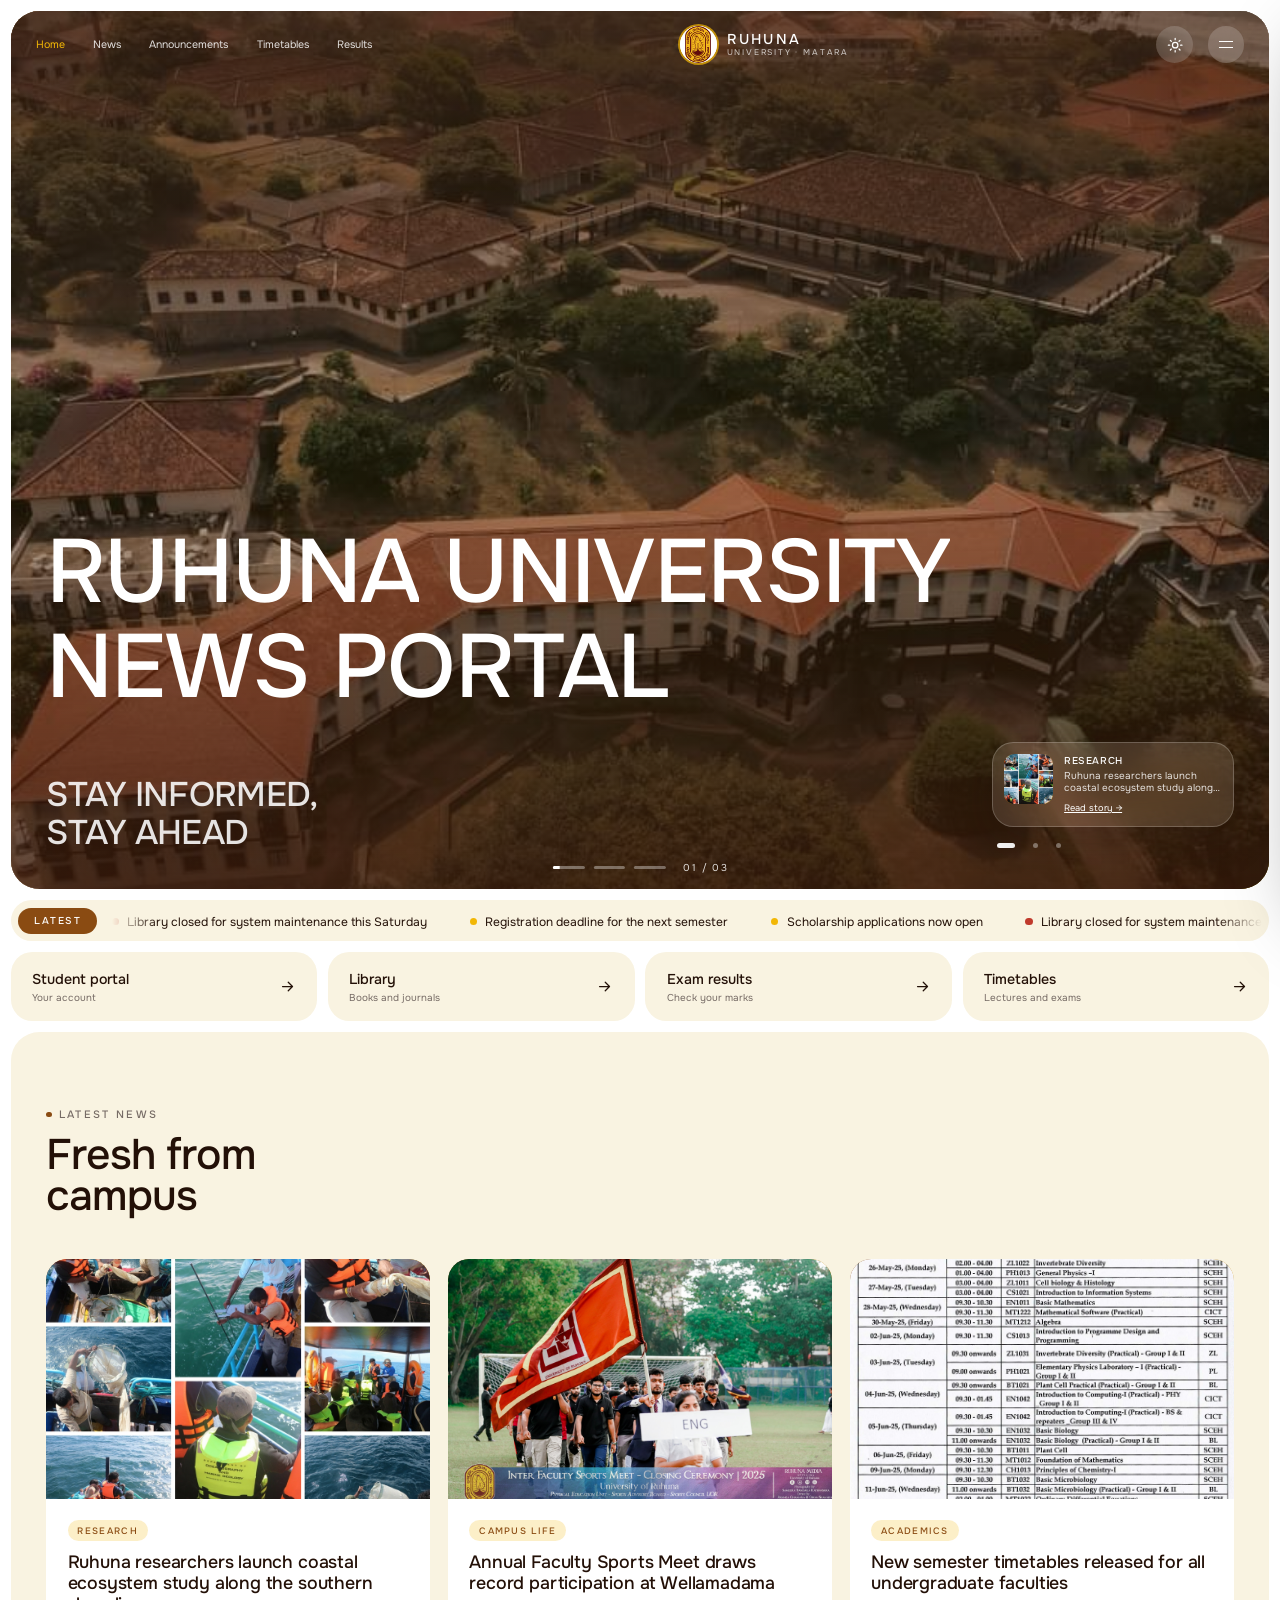
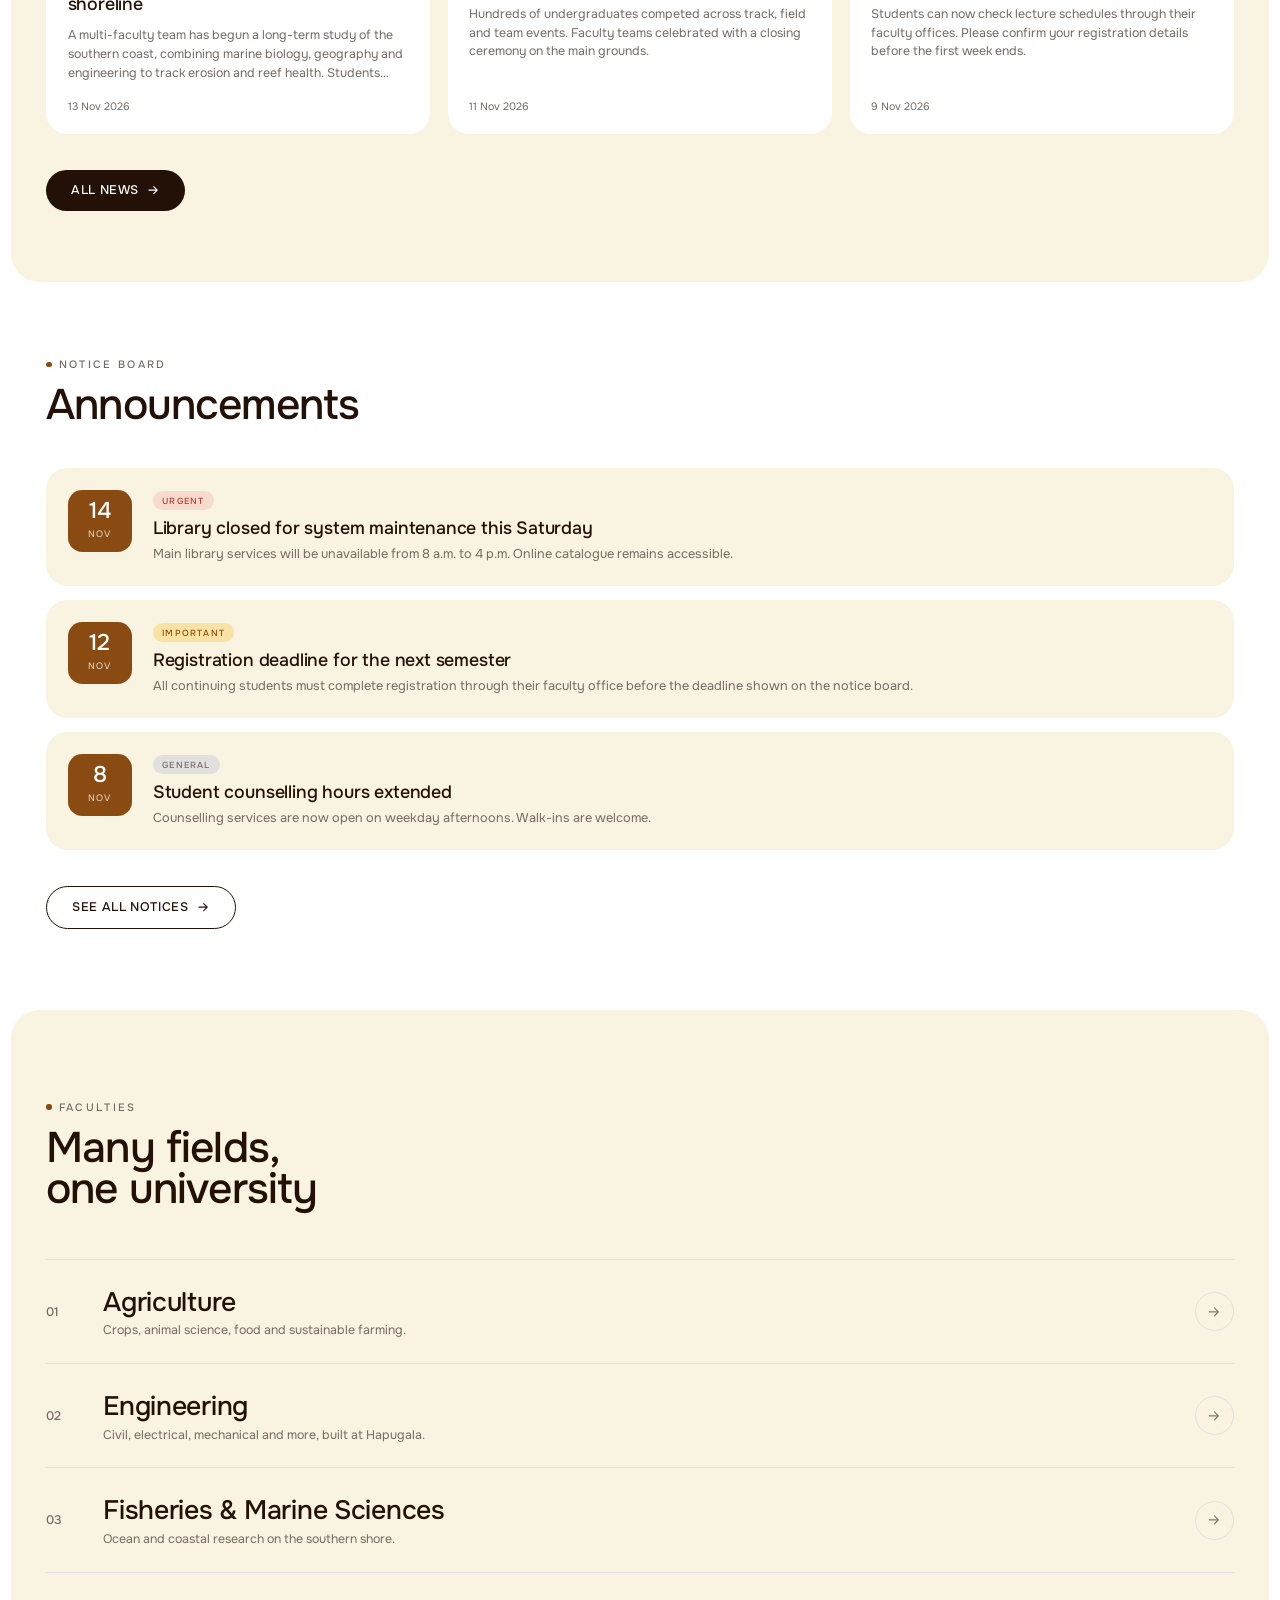
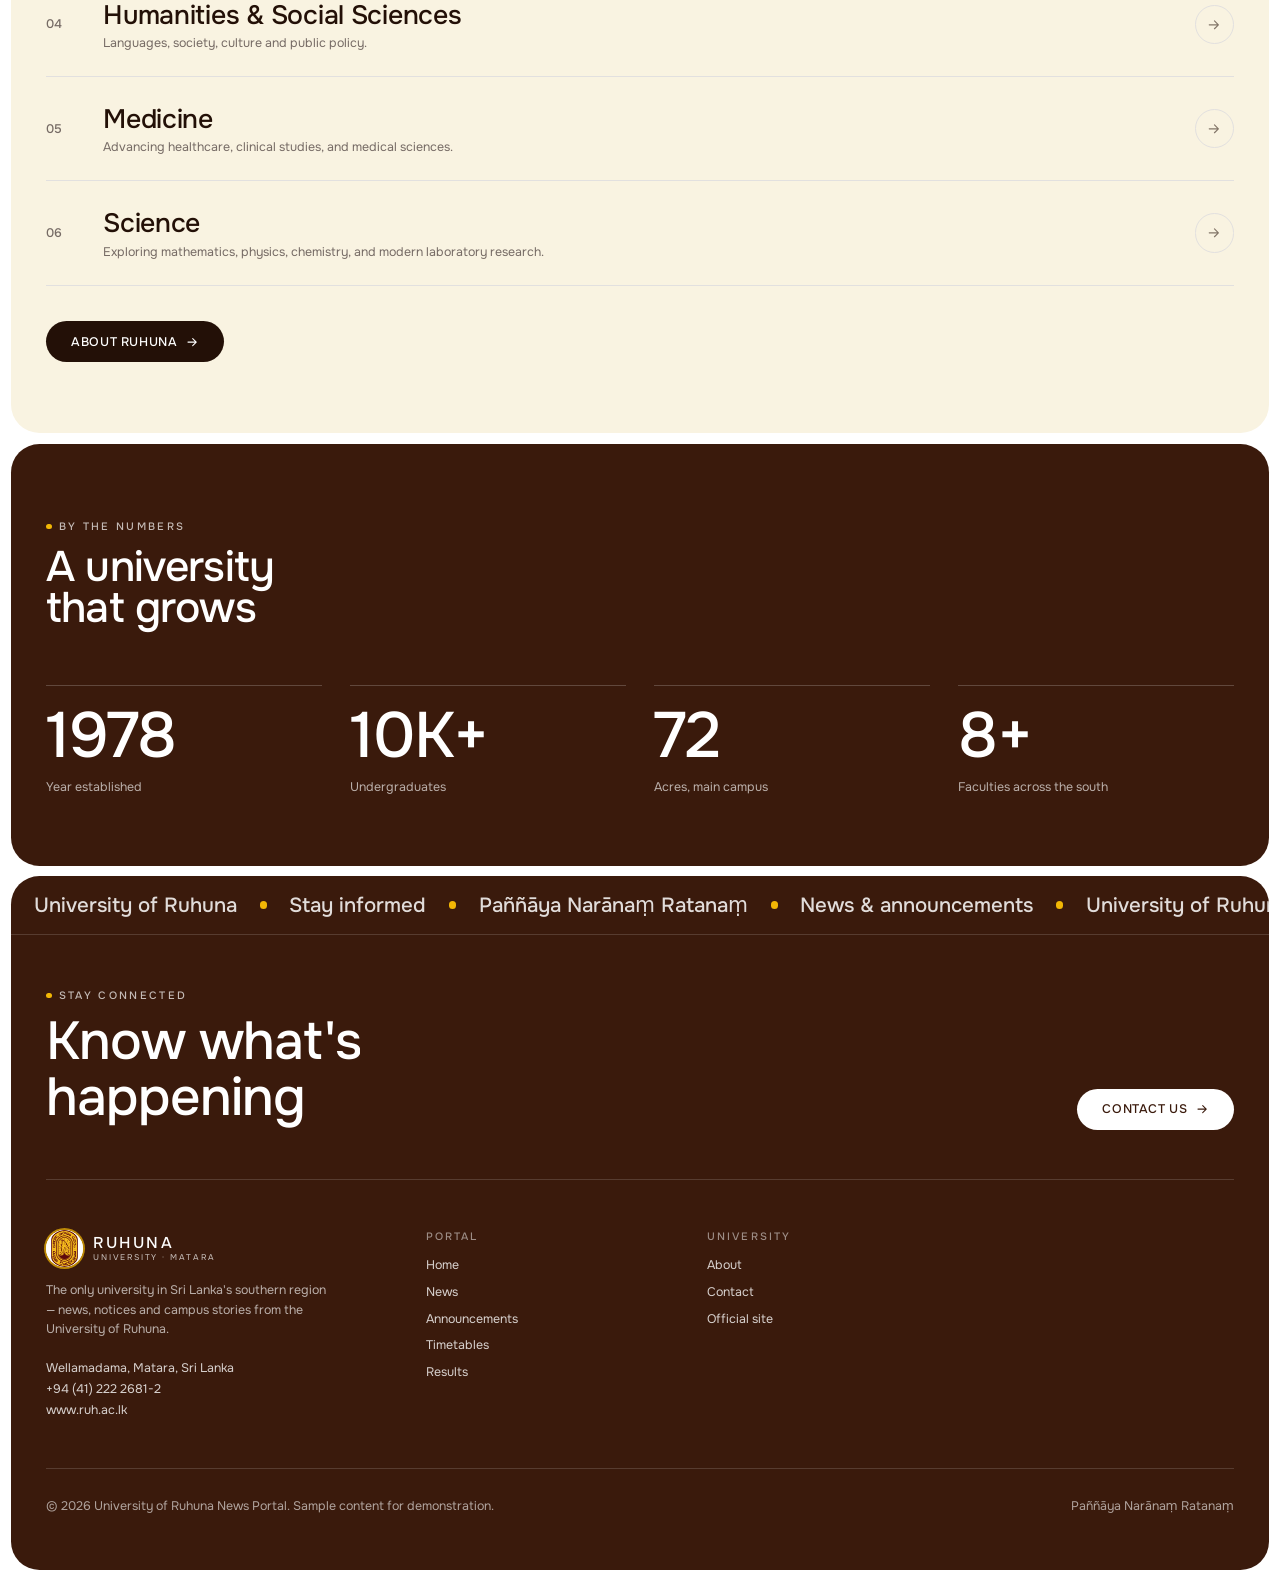
==== commit c6ad8b05: "merge exaam result files" ====
--- a/index.html
+++ b/index.html
@@ -35,6 +35,7 @@
     PAGE: NEWS
     PAGE: ANNOUNCEMENTS
     PAGE: TIMETABLES      lectures + exams, day list and week grid
+    PAGE: RESULTS         exam results lookup by index number
     PAGE: CONTACT
     PAGE: ABOUT
     FOOTER
@@ -53,6 +54,7 @@
     News ............. PAGE: NEWS  + script.js  SECTION 2
     Announcements .... PAGE: ANNOUNCEMENTS + script.js SECTION 3
     Timetables ....... PAGE: TIMETABLES + script.js SECTION 4
+    Exam results ..... PAGE: RESULTS + script.js SECTION 5
     Contact / About .. PAGE: CONTACT / PAGE: ABOUT
 
   PHOTOS go in  Resource/images/  (see the README.txt in each folder)
@@ -91,6 +93,7 @@
     <a href="#/news" data-nav="news">News</a>
     <a href="#/announcements" data-nav="announcements">Announcements</a>
     <a href="#/timetables" data-nav="timetables">Timetables</a>
+    <a href="#/results" data-nav="results">Results</a>
   </nav>
 
   <!-- Logo + name (click = go Home) -->
@@ -165,10 +168,8 @@
   <div class="quick" data-feature="quickLinks">
     <a class="rv" href="http://www.ruh.ac.lk" target="_blank" rel="noopener"><span>Student portal<small>Your account</small></span><svg viewBox="0 0 24 24" fill="none" stroke="currentColor" stroke-width="1.8" stroke-linecap="round" stroke-linejoin="round"><path d="M5 12h14M13 6l6 6-6 6"/></svg></a>
     <a class="rv" href="http://www.ruh.ac.lk" target="_blank" rel="noopener" style="transition-delay:.08s"><span>Library<small>Books and journals</small></span><svg viewBox="0 0 24 24" fill="none" stroke="currentColor" stroke-width="1.8" stroke-linecap="round" stroke-linejoin="round"><path d="M5 12h14M13 6l6 6-6 6"/></svg></a>
-    <a class="rv" href="http://www.ruh.ac.lk" target="_blank" rel="noopener" style="transition-delay:.16s"><span>Exam results<small>Check your marks</small></span><svg viewBox="0 0 24 24" fill="none" stroke="currentColor" stroke-width="1.8" stroke-linecap="round" stroke-linejoin="round"><path d="M5 12h14M13 6l6 6-6 6"/></svg></a>
+    <a class="rv" href="#/results" style="transition-delay:.16s"><span>Exam results<small>Check your marks</small></span><svg viewBox="0 0 24 24" fill="none" stroke="currentColor" stroke-width="1.8" stroke-linecap="round" stroke-linejoin="round"><path d="M5 12h14M13 6l6 6-6 6"/></svg></a>
     <a class="rv" href="#/timetables" style="transition-delay:.24s"><span>Timetables<small>Lectures and exams</small></span><svg viewBox="0 0 24 24" fill="none" stroke="currentColor" stroke-width="1.8" stroke-linecap="round" stroke-linejoin="round"><path d="M5 12h14M13 6l6 6-6 6"/></svg></a>
-    <a class="rv" href="exam-results.html" style="transition-delay:.16s"><span>Exam results<small>Check your marks</small></span><svg viewBox="0 0 24 24" fill="none" stroke="currentColor" stroke-width="1.8" stroke-linecap="round" stroke-linejoin="round"><path d="M5 12h14M13 6l6 6-6 6"/></svg></a> 
-    <a class="rv" href="timetables.html" style="transition-delay:.24s"><span>Timetables<small>Lectures and exams</small></span><svg viewBox="0 0 24 24" fill="none" stroke="currentColor" stroke-width="1.8" stroke-linecap="round" stroke-linejoin="round"><path d="M5 12h14M13 6l6 6-6 6"/></svg></a>
   </div>
   <!-- ==== END OPTIONAL: QUICK LINKS ==== -->
 
@@ -344,6 +345,58 @@
 
 </section>
 <!-- ####################  PAGE: TIMETABLES  END  ######################## -->
+
+
+
+<!-- #####################################################################
+     #####################  PAGE: RESULTS  START  ########################
+     Exam results lookup. The students come from the RESULTS list in
+     script.js (SECTION 5). This file only has the empty boxes; script.js
+     fills every box with an id="rs...".
+     ##################################################################### -->
+<section class="page" data-page="results">
+
+  <!-- Banner at the top. EDIT: photo, title, sentence -->
+  <section class="phero">
+    <div class="plate"><div class="inner" data-parallax><img src="Resource/images/bigthing/4.jpg" alt="" style="object-position:30% 60%"></div></div>
+    <span class="eyebrow light">Examinations</span>
+    <h1 class="words" data-words>Exam Results</h1>
+    <p>Enter your index number to see your marks, grades and semester GPA.</p>
+  </section>
+
+  <section class="s pad" style="background:var(--background);margin-top:.75rem">
+
+    <!-- ADMIN ONLY: add results / copy the code (visible after signing in as administrator) -->
+    <div class="adminbar" data-admin-only hidden>
+      <b>Administrator tools</b><span>Add a student's results, or delete them from the result sheet.</span><span class="sp"></span>
+      <button class="pill solid" type="button" data-act="admin-result">+ Add results</button>
+      <button class="pill outline" type="button" data-act="admin-save">Save code</button>
+    </div>
+
+    <!-- SEARCH BOX: the visitor types an index number here -->
+    <form class="rs-lookup rv" id="fResult" novalidate>
+      <label for="rsIndex">Index number</label>
+      <div class="rs-row">
+        <input id="rsIndex" placeholder="e.g. SC/2022/014" autocomplete="off" spellcheck="false">
+        <button class="pill solid" type="submit">View results</button>
+      </div>
+      <!-- DEMO HELPER: buttons with the sample index numbers (script.js fills them).
+           DELETE this paragraph when you use real data. -->
+      <p class="rs-hint">Demo index numbers: <span id="rsChips"></span></p>
+    </form>
+
+    <!-- The result sheet (or a message) appears here -->
+    <div id="rsBody"></div>
+  </section>
+
+  <!-- GRADING SCALE (built from the GRADES table in script.js) -->
+  <section class="s surface pad mt3">
+    <div class="rv"><span class="eyebrow">How grades work</span><h2 class="t">Grading scale</h2></div>
+    <div class="rs-scale" id="rsScale"></div>
+  </section>
+
+</section>
+<!-- #####################  PAGE: RESULTS  END  ########################## -->
 
 
 
@@ -462,6 +515,7 @@
       <div class="mq-set">
         <div class="mq-item"><span>University of Ruhuna</span><i class="mq-dot"></i></div>
         <div class="mq-item"><span>Stay informed</span><i class="mq-dot"></i></div>
+        <div class="mq-item"><span>Paññāya Narānaṃ Ratanaṃ</span><i class="mq-dot"></i></div>
         <div class="mq-item"><span>News &amp; announcements</span><i class="mq-dot"></i></div>
       </div>
     </div>
@@ -482,12 +536,12 @@
     <div>
       <div class="brand"><span class="logo" data-logo></span><span><b style="font-size:1.1rem">Ruhuna</b><small>University · Matara</small></span></div>
       <p class="blurb">The only university in Sri Lanka's southern region — news, notices and campus stories from the University of Ruhuna.</p>
-      <address><span>Wellamadama, Matara, Sri Lanka</span><a href="tel:+94412222681">+94-(41)-222-2681-2</a><a href="http://www.ruh.ac.lk" target="_blank" rel="noopener">www.ruh.ac.lk</a></address>
-    </div>
-    <nav><h4>Portal</h4><ul><li><a href="#/home">Home</a></li><li><a href="#/news">News</a></li><li><a href="#/announcements">Announcements</a></li><li><a href="#/timetables">Timetables</a></li></ul></nav>
+      <address><span>Wellamadama, Matara, Sri Lanka</span><a href="tel:+94412222681">+94 (41) 222 2681-2</a><a href="http://www.ruh.ac.lk" target="_blank" rel="noopener">www.ruh.ac.lk</a></address>
+    </div>
+    <nav><h4>Portal</h4><ul><li><a href="#/home">Home</a></li><li><a href="#/news">News</a></li><li><a href="#/announcements">Announcements</a></li><li><a href="#/timetables">Timetables</a></li><li><a href="#/results">Results</a></li></ul></nav>
     <nav><h4>University</h4><ul><li><a href="#/about">About</a></li><li><a href="#/contact">Contact</a></li><li><a href="http://www.ruh.ac.lk" target="_blank" rel="noopener">Official site</a></li></ul></nav>
   </div>
-  <div class="bar"><span>© 2026 University of Ruhuna News Portal. Sample content for demonstration.</span></div>
+  <div class="bar"><span>© 2026 University of Ruhuna News Portal. Sample content for demonstration.</span><span>Paññāya Narānaṃ Ratanaṃ</span></div>
 </footer>
 </main>
 
@@ -509,8 +563,9 @@
       <a href="#/news" data-nav="news" style="transition-delay:.19s">News <small>02</small></a>
       <a href="#/announcements" data-nav="announcements" style="transition-delay:.26s">Announcements <small>03</small></a>
       <a href="#/timetables" data-nav="timetables" style="transition-delay:.33s">Timetables <small>04</small></a>
-      <a href="#/contact" data-nav="contact" style="transition-delay:.4s">Contact <small>05</small></a>
-      <a href="#/about" data-nav="about" style="transition-delay:.47s">About <small>06</small></a>
+      <a href="#/results" data-nav="results" style="transition-delay:.4s">Results <small>05</small></a>
+      <a href="#/contact" data-nav="contact" style="transition-delay:.47s">Contact <small>06</small></a>
+      <a href="#/about" data-nav="about" style="transition-delay:.54s">About <small>07</small></a>
     </nav>
     <!-- Sign in / user box (filled by script.js) -->
     <div class="foot" id="dfoot"></div>
--- a/styles.css
+++ b/styles.css
@@ -2993,3 +2993,286 @@
 .custom code {
   flex: none;
 }
+
+
+/* =====================================================================
+   EXAM RESULTS PAGE
+   Parts: search box | result sheet | grade colours | grading scale | print
+   COPY this whole block (to the end of the file) to reuse the results page.
+   ===================================================================== */
+
+/* ---- search box ---- */
+.rs-lookup {
+  margin-top: 2.5rem;
+  padding: 1.5rem;
+  border-radius: var(--radius-card);
+  background: var(--surface);
+}
+.rs-lookup label {
+  font-size: 0.7rem;
+  letter-spacing: 0.14em;
+  text-transform: uppercase;
+  color: var(--ink-soft);
+}
+.rs-row {
+  display: flex;
+  flex-wrap: wrap;
+  gap: 0.75rem;
+  margin-top: 0.6rem;
+}
+.rs-row input {
+  flex: 1;
+  min-width: 12rem;
+  padding: 0.95rem 1.4rem;
+  border-radius: 99px;
+  border: 1px solid var(--hairline);
+  background: var(--surface-card);
+  color: var(--ink);
+  font: inherit;
+  text-transform: uppercase;
+}
+.rs-row input::placeholder {
+  text-transform: none;
+}
+.rs-row input:focus {
+  outline: 2px solid var(--brand-light);
+  outline-offset: 2px;
+}
+.rs-hint {
+  display: flex;
+  flex-wrap: wrap;
+  align-items: center;
+  gap: 0.5rem;
+  margin-top: 1rem;
+  font-size: 0.8rem;
+  color: var(--ink-soft);
+}
+.rs-hint span {
+  display: contents;
+}
+
+/* ---- result sheet ---- */
+#rsBody {
+  margin-top: 2rem;
+}
+#rsBody .empty {
+  margin-top: 0;
+}
+.rs-card {
+  padding: 1.75rem;
+  border-radius: var(--radius-card);
+  background: var(--surface);
+}
+.rs-head {
+  display: flex;
+  align-items: center;
+  gap: 1.1rem;
+}
+.rs-head .av {
+  flex: none;
+  display: grid;
+  place-items: center;
+  width: 3.4rem;
+  height: 3.4rem;
+  border-radius: 50%;
+  background: var(--brand);
+  color: #fff;
+  font-size: 1.3rem;
+}
+.rs-head h2 {
+  font-size: 1.6rem;
+  font-weight: 500;
+  letter-spacing: -0.01em;
+}
+.rs-head p {
+  margin-top: 0.2rem;
+  font-size: 0.85rem;
+  color: var(--ink-soft);
+}
+/* four big numbers */
+.rs-stats {
+  display: grid;
+  grid-template-columns: repeat(auto-fit, minmax(10rem, 1fr));
+  gap: 0.9rem;
+  margin-top: 1.5rem;
+}
+.rs-stats > div {
+  padding: 1rem 1.2rem;
+  border-radius: 1.1rem;
+  background: var(--surface-card);
+  border: 1px solid var(--hairline);
+}
+.rs-stats dt {
+  font-size: 0.62rem;
+  letter-spacing: 0.14em;
+  text-transform: uppercase;
+  color: var(--ink-soft);
+}
+.rs-stats dd {
+  margin-top: 0.3rem;
+  font-size: 2rem;
+  font-weight: 500;
+  line-height: 1.1;
+}
+.rs-stats dd small {
+  font-size: 0.9rem;
+  color: var(--ink-soft);
+}
+.rs-stats dd.good {
+  font-size: 1.35rem;
+  color: #2e8b57;
+}
+.rs-stats dd.bad {
+  font-size: 1.35rem;
+  color: #d23b40;
+}
+/* the marks table (scrolls sideways inside its own box on narrow screens) */
+.rs-scroll {
+  margin-top: 1.5rem;
+  overflow-x: auto;
+  border-radius: 1.1rem;
+  border: 1px solid var(--hairline);
+  background: var(--surface-card);
+}
+.rs-table {
+  width: 100%;
+  min-width: 34rem;
+  border-collapse: collapse;
+  font-size: 0.9rem;
+}
+.rs-table th,
+.rs-table td {
+  padding: 0.85rem 1rem;
+  text-align: left;
+  border-bottom: 1px solid var(--hairline);
+}
+.rs-table tbody tr:last-child td {
+  border-bottom: 0;
+}
+.rs-table th {
+  font-size: 0.62rem;
+  font-weight: 400;
+  letter-spacing: 0.14em;
+  text-transform: uppercase;
+  color: var(--ink-soft);
+  background: var(--surface);
+}
+.rs-table .n {
+  text-align: center;
+}
+/* grade badge: top (A range) gold, mid (B/C+) brand, low (C/C-/D+) grey, fail red */
+.grade {
+  display: inline-block;
+  min-width: 2.6rem;
+  padding: 0.25rem 0.6rem;
+  border-radius: 99px;
+  font-weight: 500;
+  font-size: 0.82rem;
+}
+.grade.top {
+  background: var(--brand-light);
+  color: #2a1608;
+}
+.grade.mid {
+  background: var(--brand);
+  color: #fff;
+}
+.grade.low {
+  background: color-mix(in srgb, var(--ink) 14%, transparent);
+  color: var(--ink);
+}
+.grade.fail {
+  background: #d23b40;
+  color: #fff;
+}
+.rs-actions {
+  display: flex;
+  flex-wrap: wrap;
+  gap: 0.75rem;
+  margin-top: 1.5rem;
+}
+.rs-note {
+  margin-top: 1rem;
+  font-size: 0.78rem;
+  color: var(--ink-soft);
+}
+
+/* ---- grading scale (on the dark section) ---- */
+.rs-scale {
+  display: grid;
+  grid-template-columns: repeat(auto-fit, minmax(9.5rem, 1fr));
+  gap: 0.8rem;
+  margin-top: 2.5rem;
+}
+.rs-scale > div {
+  display: flex;
+  flex-direction: column;
+  gap: 0.2rem;
+  padding: 1rem 1.2rem;
+  border-radius: 1.1rem;
+  background: var(--surface-card);
+  border: 1px solid var(--hairline);
+}
+.rs-scale b {
+  font-size: 1.6rem;
+  font-weight: 500;
+}
+.rs-scale span {
+  font-size: 0.85rem;
+}
+.rs-scale em {
+  font-style: normal;
+  font-size: 0.75rem;
+  color: var(--ink-soft);
+}
+
+/* ---- admin form: the course rows ---- */
+.rs-crows {
+  display: flex;
+  flex-direction: column;
+  gap: 0.5rem;
+}
+.rs-crow {
+  display: grid;
+  grid-template-columns: 1fr 1.6fr 0.6fr 0.7fr;
+  gap: 0.5rem;
+}
+.rs-crow input {
+  min-width: 0;
+}
+
+@media (max-width: 640px) {
+  .rs-card {
+    padding: 1.2rem;
+  }
+  .rs-head h2 {
+    font-size: 1.3rem;
+  }
+  .rs-crow {
+    grid-template-columns: 1fr 1fr;
+  }
+}
+
+/* ---- printing: only the result sheet is printed (use "Save as PDF" to get a file) ---- */
+@media print {
+  body * {
+    visibility: hidden;
+  }
+  #rsCard,
+  #rsCard * {
+    visibility: visible;
+  }
+  #rsCard {
+    position: absolute;
+    left: 0;
+    top: 0;
+    width: 100%;
+    background: #fff;
+    color: #000;
+    opacity: 1 !important;
+    transform: none !important;
+  }
+  .rs-actions {
+    display: none;
+  }
+}
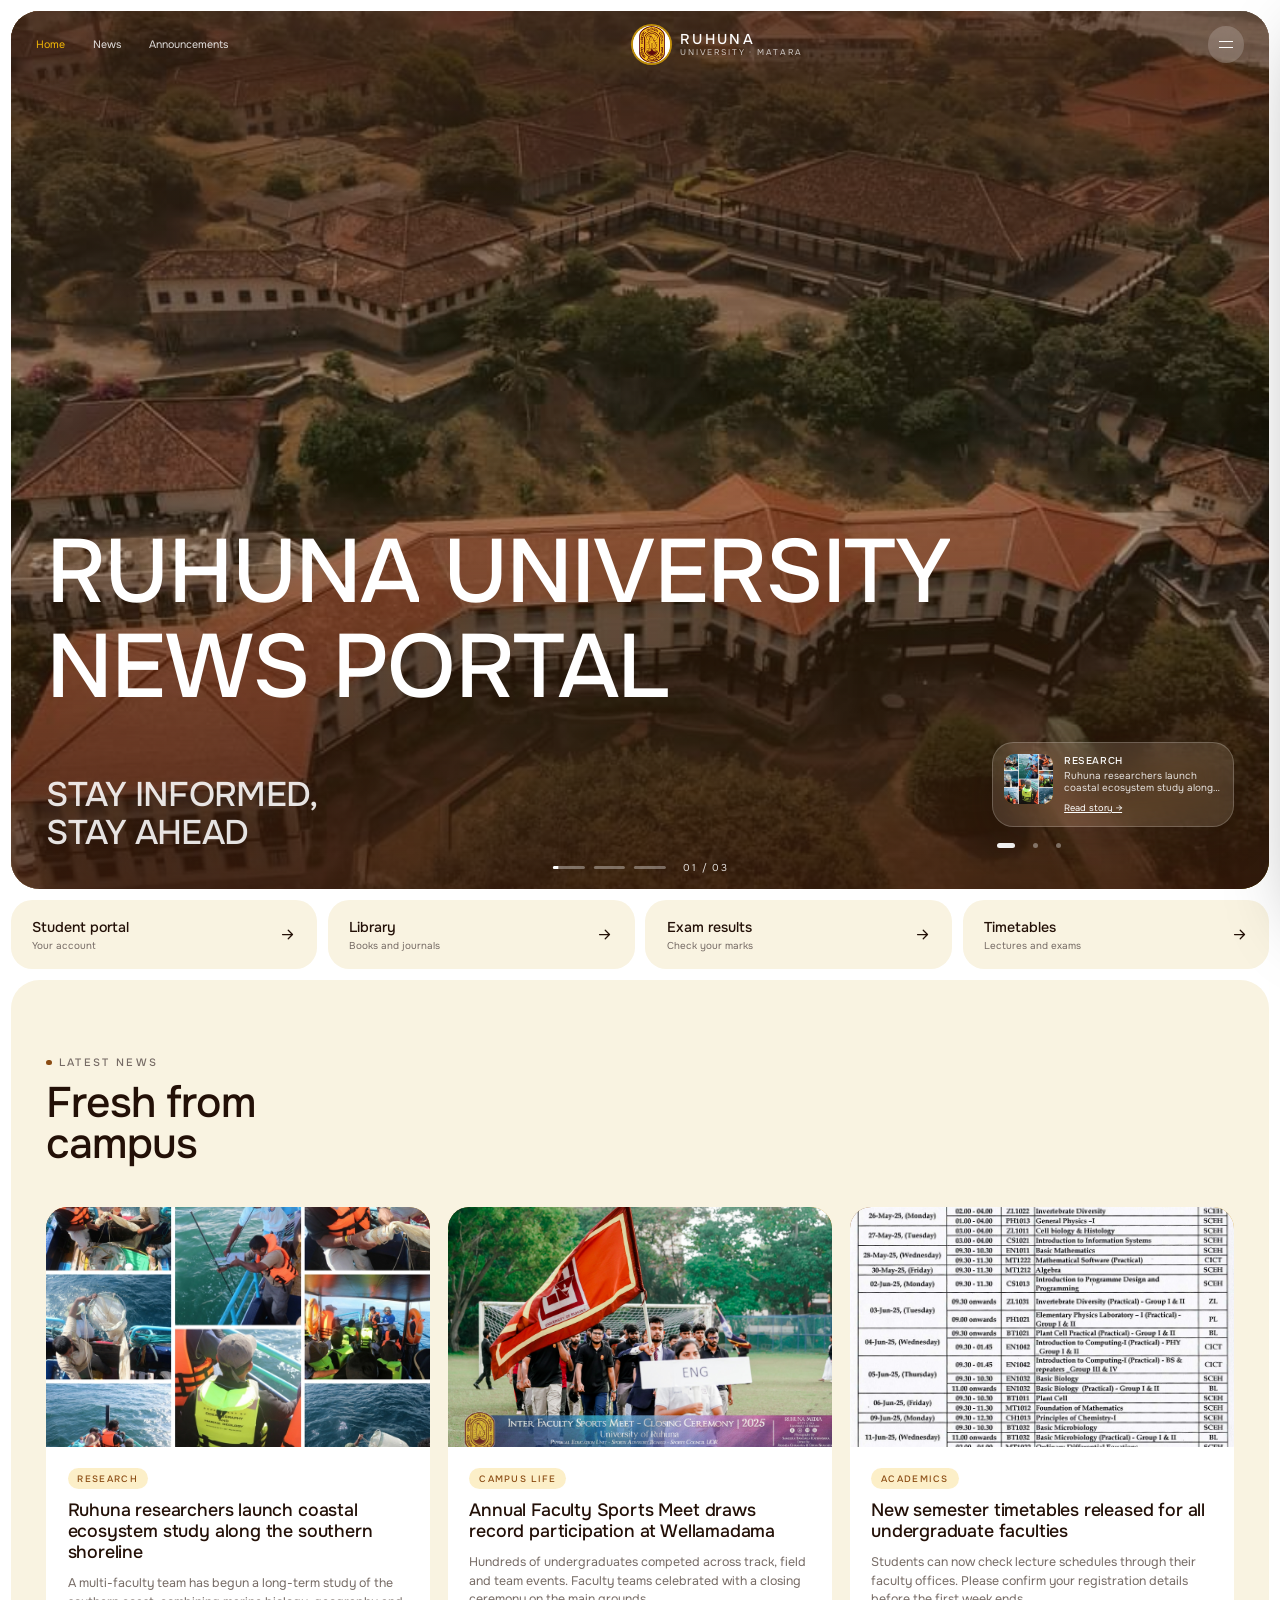
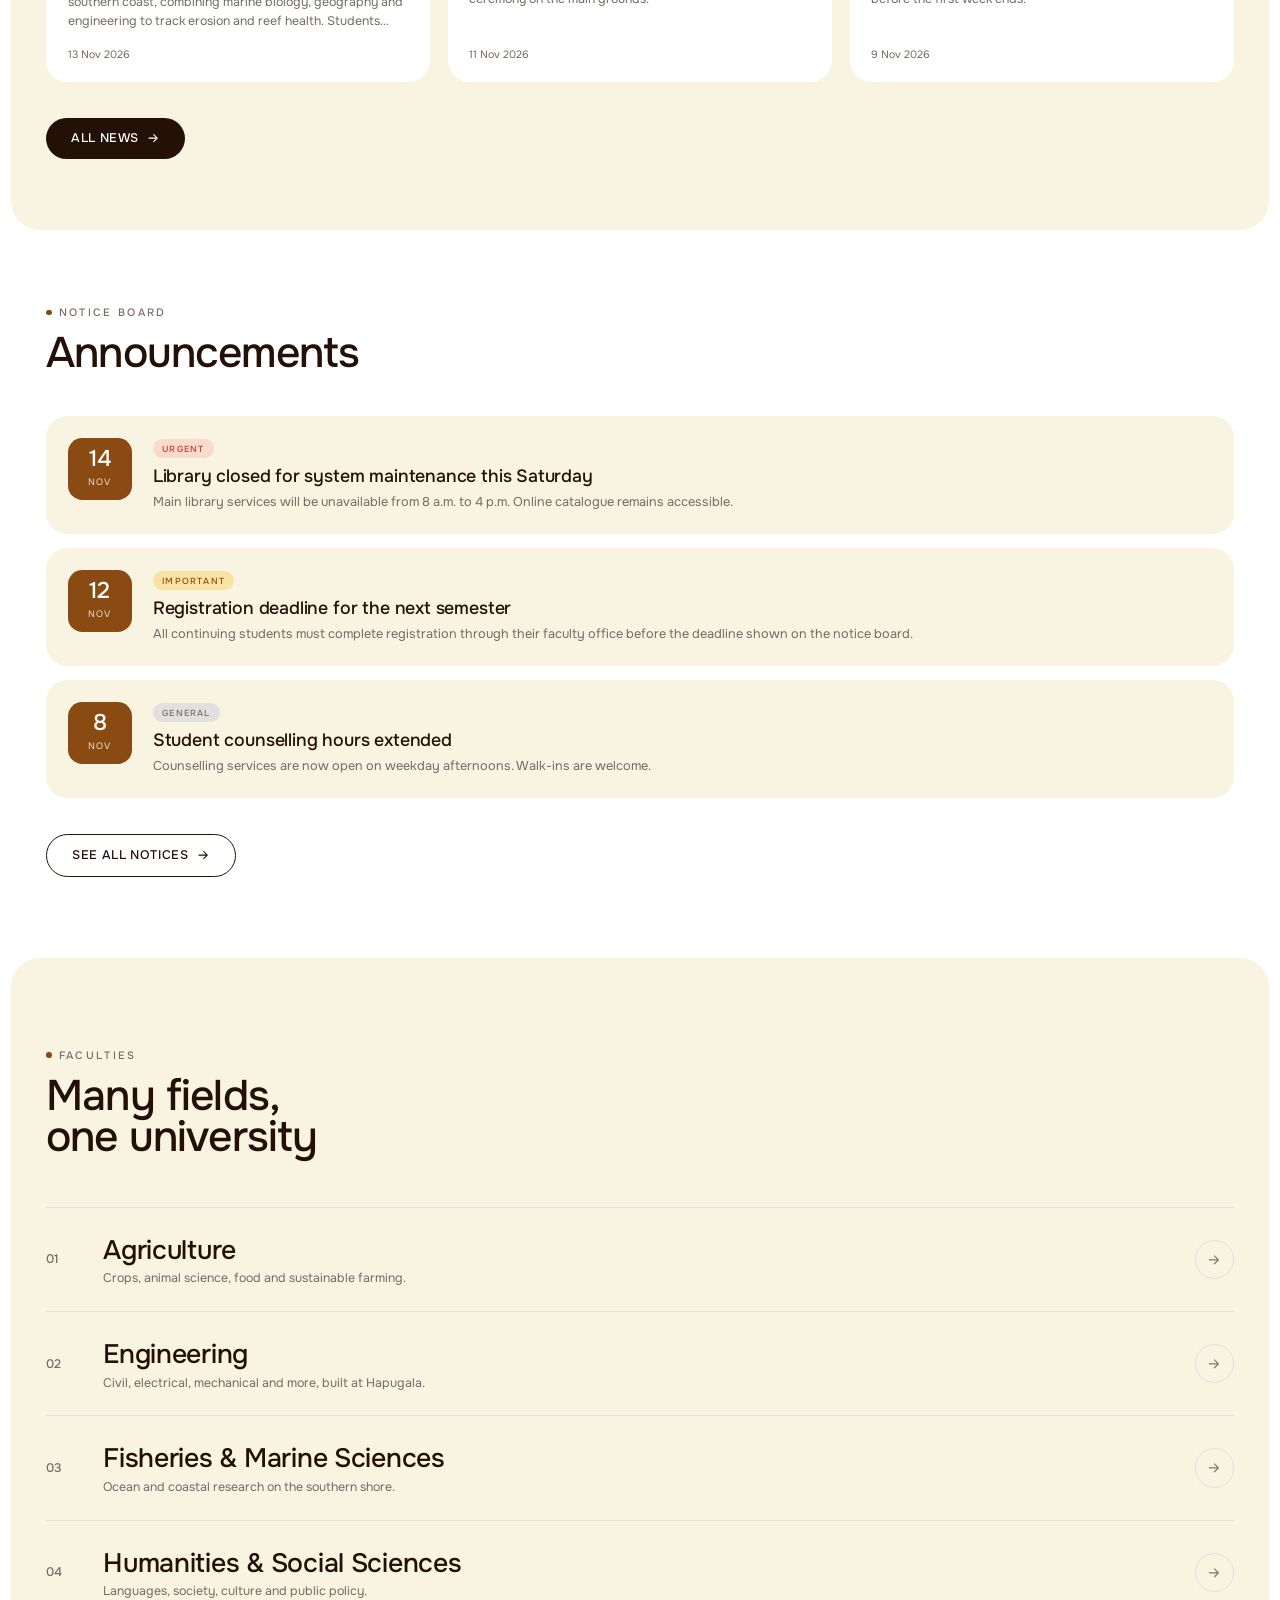
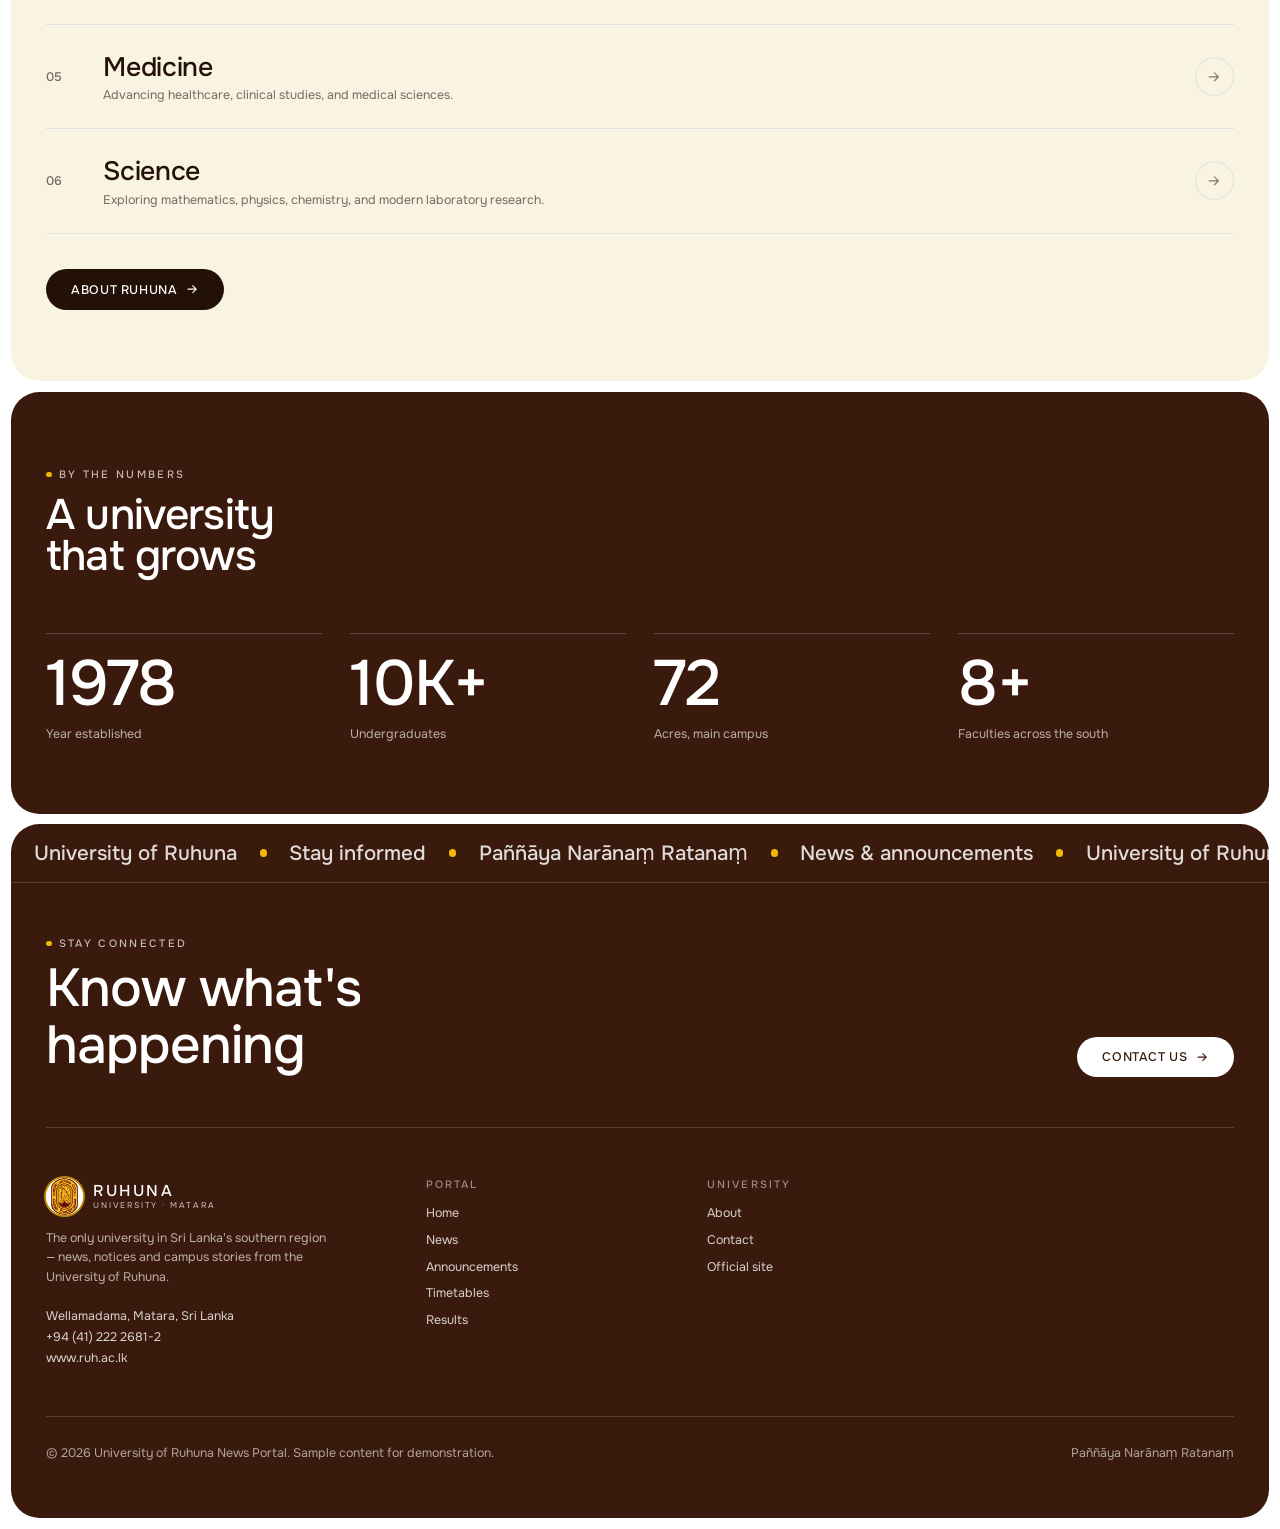
==== commit 777ee421: "change photos and fix some text" ====
--- a/index.html
+++ b/index.html
@@ -92,8 +92,6 @@
     <a href="#/home" data-nav="home">Home</a>
     <a href="#/news" data-nav="news">News</a>
     <a href="#/announcements" data-nav="announcements">Announcements</a>
-    <a href="#/timetables" data-nav="timetables">Timetables</a>
-    <a href="#/results" data-nav="results">Results</a>
   </nav>
 
   <!-- Logo + name (click = go Home) -->
@@ -103,11 +101,6 @@
   </a>
 
   <div class="right">
-    <!-- OPTIONAL: light/dark mode button (remove this button, or set features.modeButton = false in script.js) -->
-    <button class="modebtn" id="modeBtn" data-feature="modeButton" aria-label="Switch between light and dark mode">
-      <svg class="i-sun" viewBox="0 0 24 24" fill="none" stroke="currentColor" stroke-width="1.8" stroke-linecap="round"><circle cx="12" cy="12" r="4"/><path d="M12 2v2M12 20v2M4.9 4.9l1.4 1.4M17.7 17.7l1.4 1.4M2 12h2M20 12h2M4.9 19.1l1.4-1.4M17.7 6.3l1.4-1.4"/></svg>
-      <svg class="i-moon" viewBox="0 0 24 24" fill="none" stroke="currentColor" stroke-width="1.8" stroke-linecap="round" stroke-linejoin="round"><path d="M21 12.8A9 9 0 1 1 11.2 3a7 7 0 0 0 9.8 9.8z"/></svg>
-    </button>
     <!-- Button that opens the right slide menu -->
     <button class="burger" id="burger" aria-label="Open menu"><i></i><i></i></button>
   </div>
@@ -152,22 +145,13 @@
     <div class="hctrl" id="heroDots" aria-hidden="true"></div>
   </section>
 
-  <!-- ==== OPTIONAL FEATURE: NEWS TICKER (scrolling urgent/important notices) ====
-       Fills itself from the ANNOUNCEMENTS list. To remove: delete this block,
-       or set features.ticker = false in script.js. -->
-  <div class="ticker rv" id="ticker" data-feature="ticker" hidden>
-    <span class="lab">Latest</span>
-    <div class="roll"><div class="roll-in" id="tickerItems"></div></div>
-  </div>
-  <!-- ==== END OPTIONAL: NEWS TICKER ==== -->
-
   <!-- ==== OPTIONAL FEATURE: QUICK LINKS (4 big buttons) ====
        EDIT: change the names and put the real web address in each href="...".
        The Timetables button opens the Timetables page of this site.
        To remove: delete this block, or set features.quickLinks = false. -->
   <div class="quick" data-feature="quickLinks">
-    <a class="rv" href="http://www.ruh.ac.lk" target="_blank" rel="noopener"><span>Student portal<small>Your account</small></span><svg viewBox="0 0 24 24" fill="none" stroke="currentColor" stroke-width="1.8" stroke-linecap="round" stroke-linejoin="round"><path d="M5 12h14M13 6l6 6-6 6"/></svg></a>
-    <a class="rv" href="http://www.ruh.ac.lk" target="_blank" rel="noopener" style="transition-delay:.08s"><span>Library<small>Books and journals</small></span><svg viewBox="0 0 24 24" fill="none" stroke="currentColor" stroke-width="1.8" stroke-linecap="round" stroke-linejoin="round"><path d="M5 12h14M13 6l6 6-6 6"/></svg></a>
+    <a class="rv" href="http://scilms.ruh.ac.lk" target="_blank" rel="noopener"><span>Student portal<small>Your account</small></span><svg viewBox="0 0 24 24" fill="none" stroke="currentColor" stroke-width="1.8" stroke-linecap="round" stroke-linejoin="round"><path d="M5 12h14M13 6l6 6-6 6"/></svg></a>
+    <a class="rv" href="https://opac.lib.ruh.ac.lk" target="_blank" rel="noopener" style="transition-delay:.08s"><span>Library<small>Books and journals</small></span><svg viewBox="0 0 24 24" fill="none" stroke="currentColor" stroke-width="1.8" stroke-linecap="round" stroke-linejoin="round"><path d="M5 12h14M13 6l6 6-6 6"/></svg></a>
     <a class="rv" href="#/results" style="transition-delay:.16s"><span>Exam results<small>Check your marks</small></span><svg viewBox="0 0 24 24" fill="none" stroke="currentColor" stroke-width="1.8" stroke-linecap="round" stroke-linejoin="round"><path d="M5 12h14M13 6l6 6-6 6"/></svg></a>
     <a class="rv" href="#/timetables" style="transition-delay:.24s"><span>Timetables<small>Lectures and exams</small></span><svg viewBox="0 0 24 24" fill="none" stroke="currentColor" stroke-width="1.8" stroke-linecap="round" stroke-linejoin="round"><path d="M5 12h14M13 6l6 6-6 6"/></svg></a>
   </div>
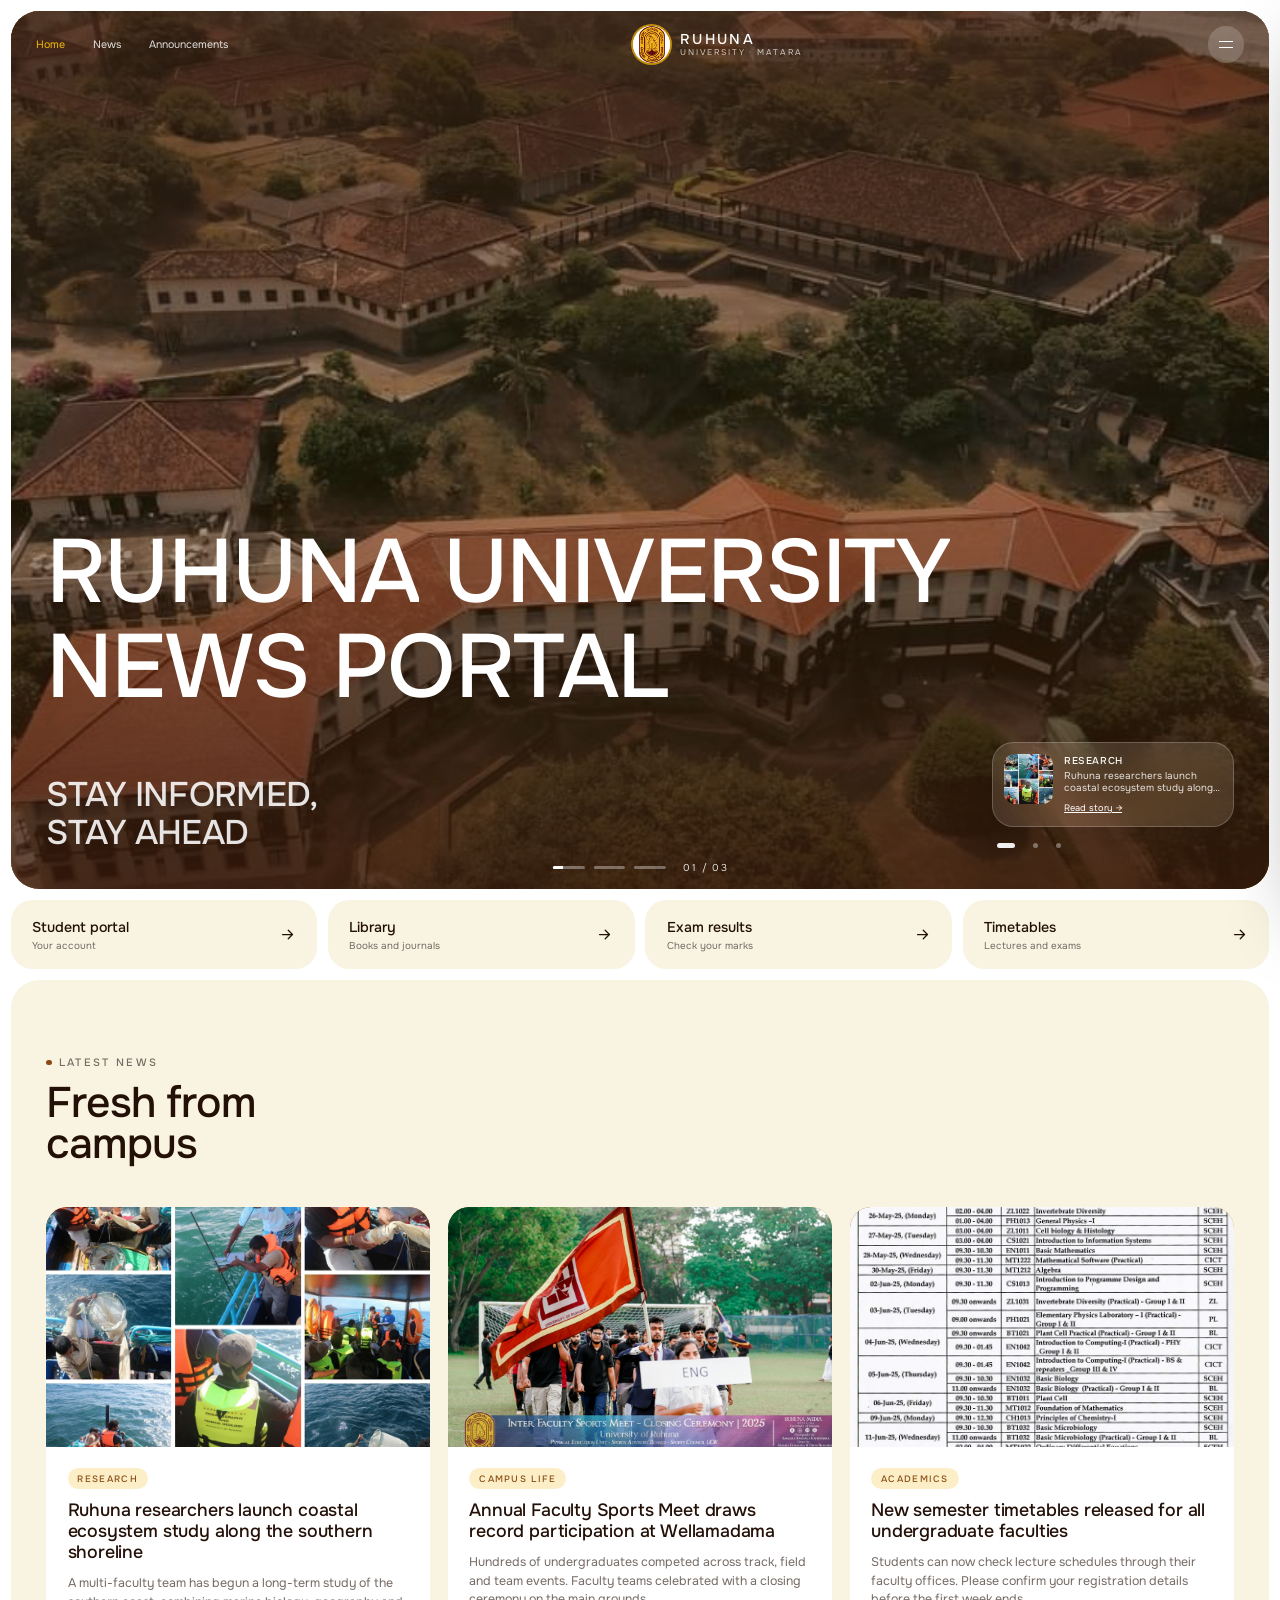
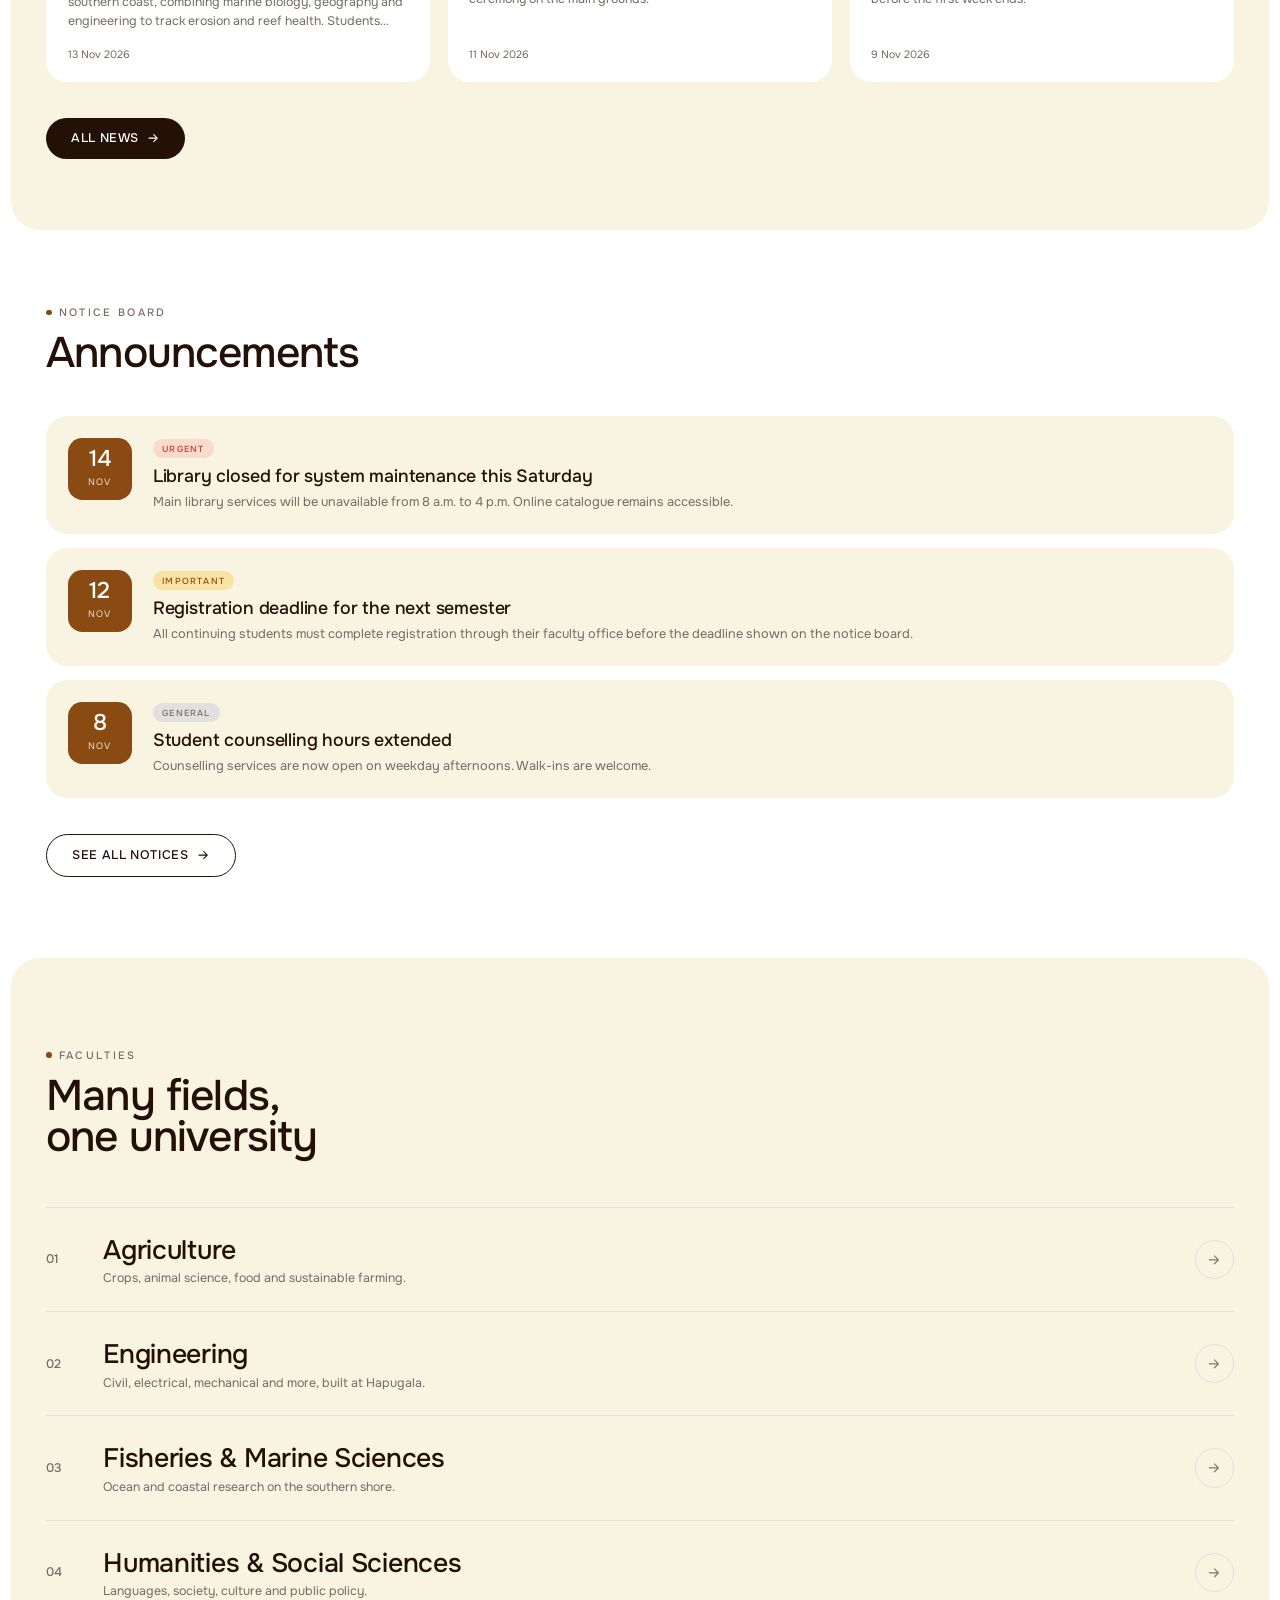
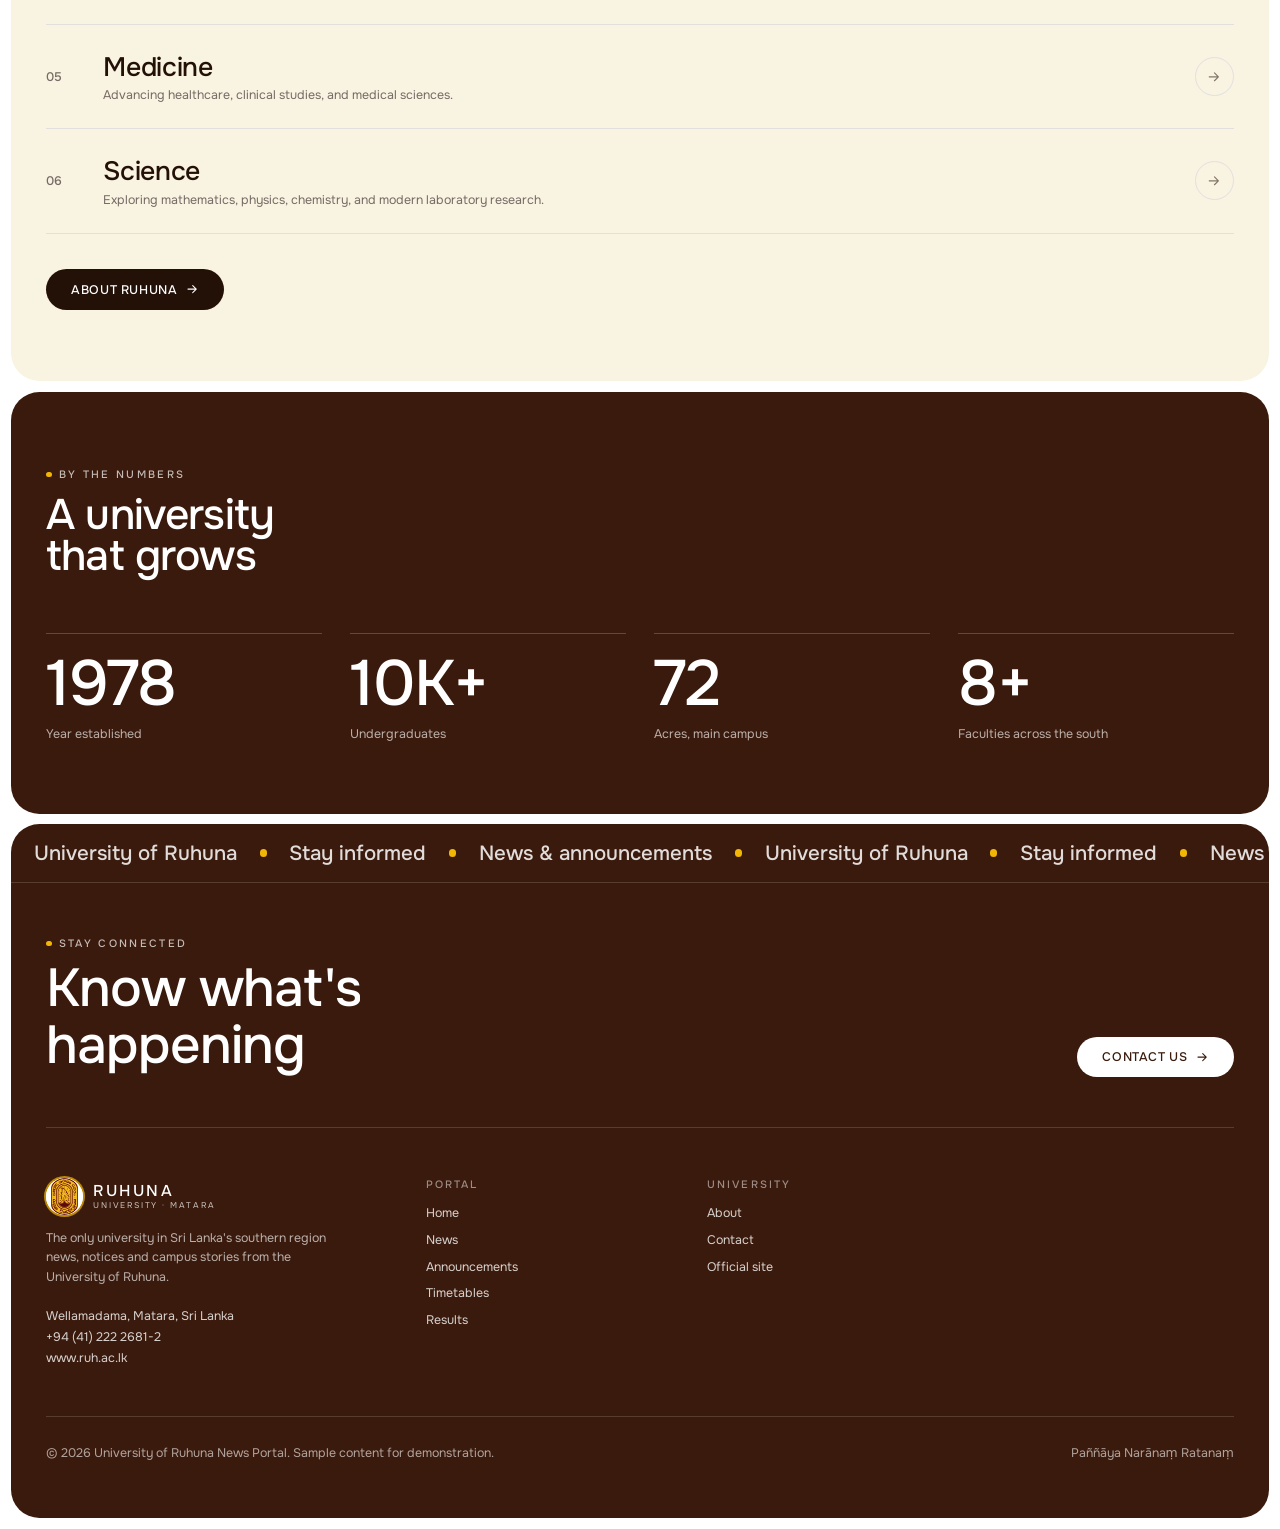
==== commit 95792a30: "i dont what i change" ====
--- a/index.html
+++ b/index.html
@@ -11,7 +11,6 @@
 <link rel="preconnect" href="https://fonts.gstatic.com" crossorigin>
 <link href="https://fonts.googleapis.com/css2?family=Onest:wght@400;500&display=swap" rel="stylesheet">
 
-<!-- The ONE stylesheet of the whole site -->
 <link rel="stylesheet" href="styles.css">
 </head>
 <body>
@@ -116,9 +115,6 @@
      ##################################################################### -->
 <section class="page" data-page="home">
 
-  <!-- ---------- HOME: HERO (the BIG RECTANGLE with the changing photos) ----------
-       The photos are NOT written here. They come from  SETTINGS.heroSlides  in
-       script.js (SECTION 1). To change / add / remove a photo, edit that list. -->
   <section class="hero">
     <div class="plate"><div class="inner" data-parallax>
       <!-- script.js puts one <img> per photo in here and fades between them -->
@@ -436,7 +432,7 @@
 
   <!-- Banner at the top. EDIT: photo, title, sentence -->
   <section class="phero">
-    <div class="plate"><div class="inner" data-parallax><img src="Resource/images/bigthing/1.jpg" alt="" style="object-position:50% 50%"></div></div>
+    <div class="plate"><div class="inner" data-parallax><img src="Resource/images/bigthing/1.jpeg" alt="" style="object-position:50% 50%"></div></div>
     <span class="eyebrow light">Our story</span>
     <h1 class="words" data-words>About Ruhuna</h1>
     <p>Established in 1978 and a full university since 1984, in Matara, southern Sri Lanka.</p>
@@ -450,14 +446,14 @@
         <h2 class="t" style="margin-bottom:1.5rem">The university of the south</h2>
         <p>The University of Ruhuna opened as Ruhuna University College in 1978 at Meddawatta, Matara, and became a full university in 1984. It remains the only university in Sri Lanka's southern region.</p>
         <p>The main campus at Wellamadama, Matara covers about 72 acres, with faculties and teaching hospitals across the southern province.</p>
-        <p>Its motto, <em>Paññāya Narānaṃ Ratanaṃ</em>, means wisdom is the jewel of humankind.</p>
-      </div>
-      <div class="photo rv"><img class="ph" src="Resource/images/bigthing/1.jpg" alt="University of Ruhuna"></div>
+        <p>Its motto, <em> wisdom is the jewel of humankind</em>.</p>
+      </div>
+      <div class="photo rv"><img class="ph" src="Resource/images/bigthing/1.jpeg" alt="University of Ruhuna"></div>
     </div>
 
     <!-- ABOUT: THREE SMALL BOXES (EDIT text) -->
     <div class="vm">
-      <div class="rv"><h3>Motto</h3><p>Paññāya Narānaṃ Ratanaṃ — wisdom is the jewel of people.</p></div>
+      <div class="rv"><h3>Motto</h3><p>wisdom is the jewel of people.</p></div>
       <div class="rv" style="transition-delay:.1s"><h3>Colours</h3><p>Yellow and brown, reflected throughout this portal.</p></div>
       <div class="rv" style="transition-delay:.2s"><h3>Languages</h3><p>Sinhala, Tamil and English.</p></div>
     </div>
@@ -483,30 +479,17 @@
 
 </div><!-- end #view -->
 
-
-<!-- =====================================================================
-     FOOTER  (shown at the bottom of every page)
-     EDIT: contact lines and the small text
-     ===================================================================== -->
 <footer class="ft mt3">
-  <!-- ==== OPTIONAL FEATURE: FOOTER SCROLLING TEXT (like the GRAVITY site) ====
-       EDIT: change the words. Each <div class="mq-item"> is one phrase; the round dot
-       after it is automatic. Add or delete phrases freely (copy one line).
-       You only edit this ONE list: the page repeats it by itself so it never has gaps.
-       To remove: delete this whole block, or set features.footerMarquee = false in script.js. -->
   <div class="f-marquee" data-feature="footerMarquee" aria-hidden="true">
     <div class="mq-track">
       <div class="mq-set">
         <div class="mq-item"><span>University of Ruhuna</span><i class="mq-dot"></i></div>
         <div class="mq-item"><span>Stay informed</span><i class="mq-dot"></i></div>
-        <div class="mq-item"><span>Paññāya Narānaṃ Ratanaṃ</span><i class="mq-dot"></i></div>
         <div class="mq-item"><span>News &amp; announcements</span><i class="mq-dot"></i></div>
       </div>
     </div>
   </div>
-  <!-- ==== END OPTIONAL: FOOTER SCROLLING TEXT ==== -->
-
-  <!-- Big "Contact us" call-to-action -->
+
   <div class="cta">
     <div>
       <span class="eyebrow light">Stay connected</span>
@@ -519,7 +502,7 @@
   <div class="cols">
     <div>
       <div class="brand"><span class="logo" data-logo></span><span><b style="font-size:1.1rem">Ruhuna</b><small>University · Matara</small></span></div>
-      <p class="blurb">The only university in Sri Lanka's southern region — news, notices and campus stories from the University of Ruhuna.</p>
+      <p class="blurb">The only university in Sri Lanka's southern region <br> news, notices and campus stories from the University of Ruhuna.</p>
       <address><span>Wellamadama, Matara, Sri Lanka</span><a href="tel:+94412222681">+94 (41) 222 2681-2</a><a href="http://www.ruh.ac.lk" target="_blank" rel="noopener">www.ruh.ac.lk</a></address>
     </div>
     <nav><h4>Portal</h4><ul><li><a href="#/home">Home</a></li><li><a href="#/news">News</a></li><li><a href="#/announcements">Announcements</a></li><li><a href="#/timetables">Timetables</a></li><li><a href="#/results">Results</a></li></ul></nav>
@@ -530,11 +513,7 @@
 </main>
 
 
-<!-- =====================================================================
-     RIGHT SLIDE MENU (opens from the button in the top right)
-     To add a page: add a <section class="page" data-page="NAME"> above,
-     a link here, and add "NAME" to PAGES in script.js.
-     ===================================================================== -->
+<!-- RIGHT SLIDE MENU -->
 <div class="drawer" id="drawer">
   <div class="bk" data-close="drawer"></div>
   <aside role="dialog" aria-label="Menu" data-lenis-prevent>
@@ -556,29 +535,13 @@
   </aside>
 </div>
 
-
-<!-- NOTE: data-lenis-prevent on the pop-ups lets them scroll with the mouse wheel
-     even though the page behind is locked. Keep it on any new scrollable pop-up. -->
-<!-- =====================================================================
-     GLASS POP-UPS (empty here; script.js fills them: sign in, admin panel,
-     read article / timetable details)
-     ===================================================================== -->
 <div class="modal" id="mAuth"><div class="bk" data-close="mAuth"></div><div class="panel" role="dialog" aria-modal="true" aria-label="Sign in" id="pAuth" data-lenis-prevent></div></div>
 <div class="modal" id="mAdmin"><div class="bk" data-close="mAdmin"></div><div class="panel wide" role="dialog" aria-modal="true" aria-label="Admin panel" id="pAdmin" data-lenis-prevent></div></div>
 <div class="modal" id="mRead"><div class="bk" data-close="mRead"></div><div class="panel wide" role="dialog" aria-modal="true" aria-label="Details" id="pRead" data-lenis-prevent></div></div>
 <div id="toast" role="status"></div>   <!-- the small message at the bottom of the screen -->
-
-<!-- ==== OPTIONAL FEATURE: SCROLL TOOLS (thin progress line on top + back-to-top button) ====
-     To remove: delete these two lines, or set features.scrollTools = false. -->
 <div id="progress" data-feature="scrollTools"></div>
 <button id="toTop" data-feature="scrollTools" aria-label="Back to top"><svg viewBox="0 0 24 24" fill="none" stroke="currentColor" stroke-width="2" stroke-linecap="round" stroke-linejoin="round"><path d="M12 19V5M6 11l6-6 6 6"/></svg></button>
-<!-- ==== END OPTIONAL: SCROLL TOOLS ==== -->
-
-
-<!-- =====================================================================
-     SCRIPT LINK — the ONE JavaScript file of the whole site.
-     Keep this as the last line, after everything above.
-     ===================================================================== -->
+
 <script src="script.js"></script>
 </body>
 </html>
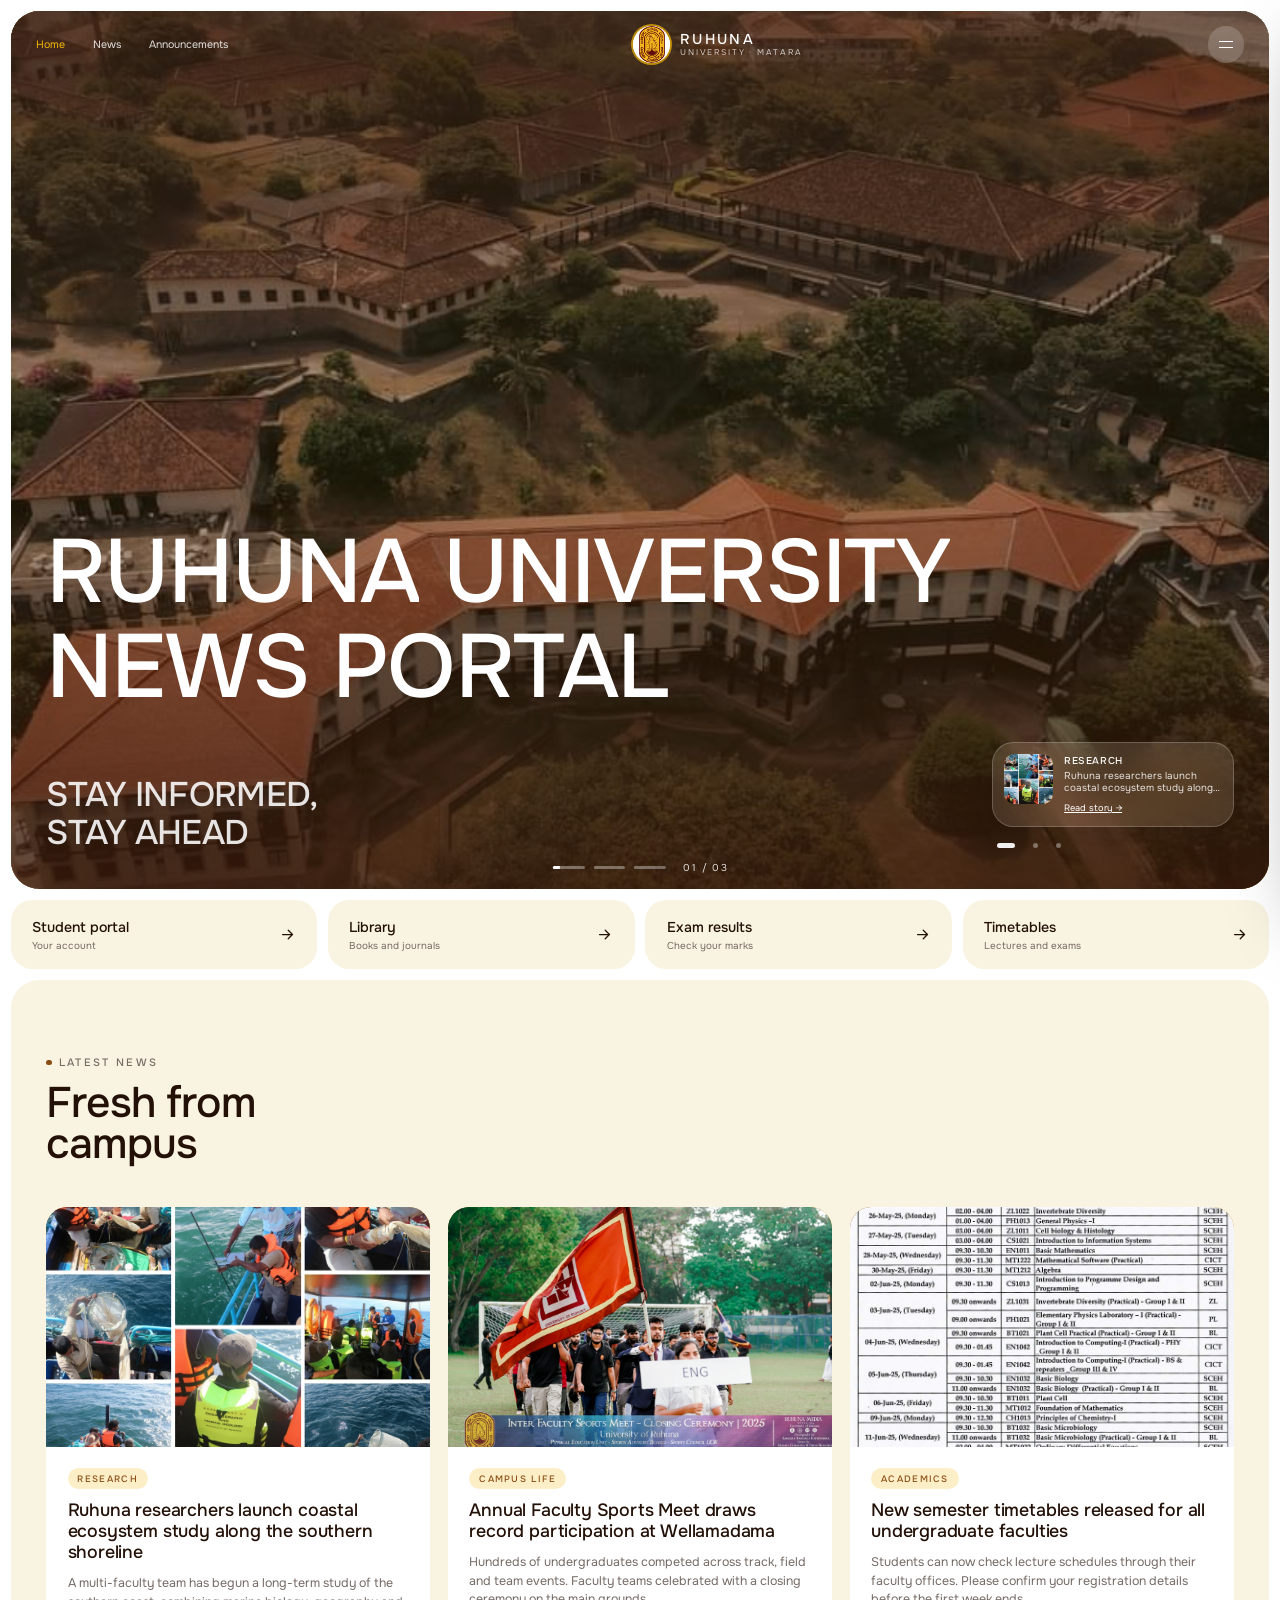
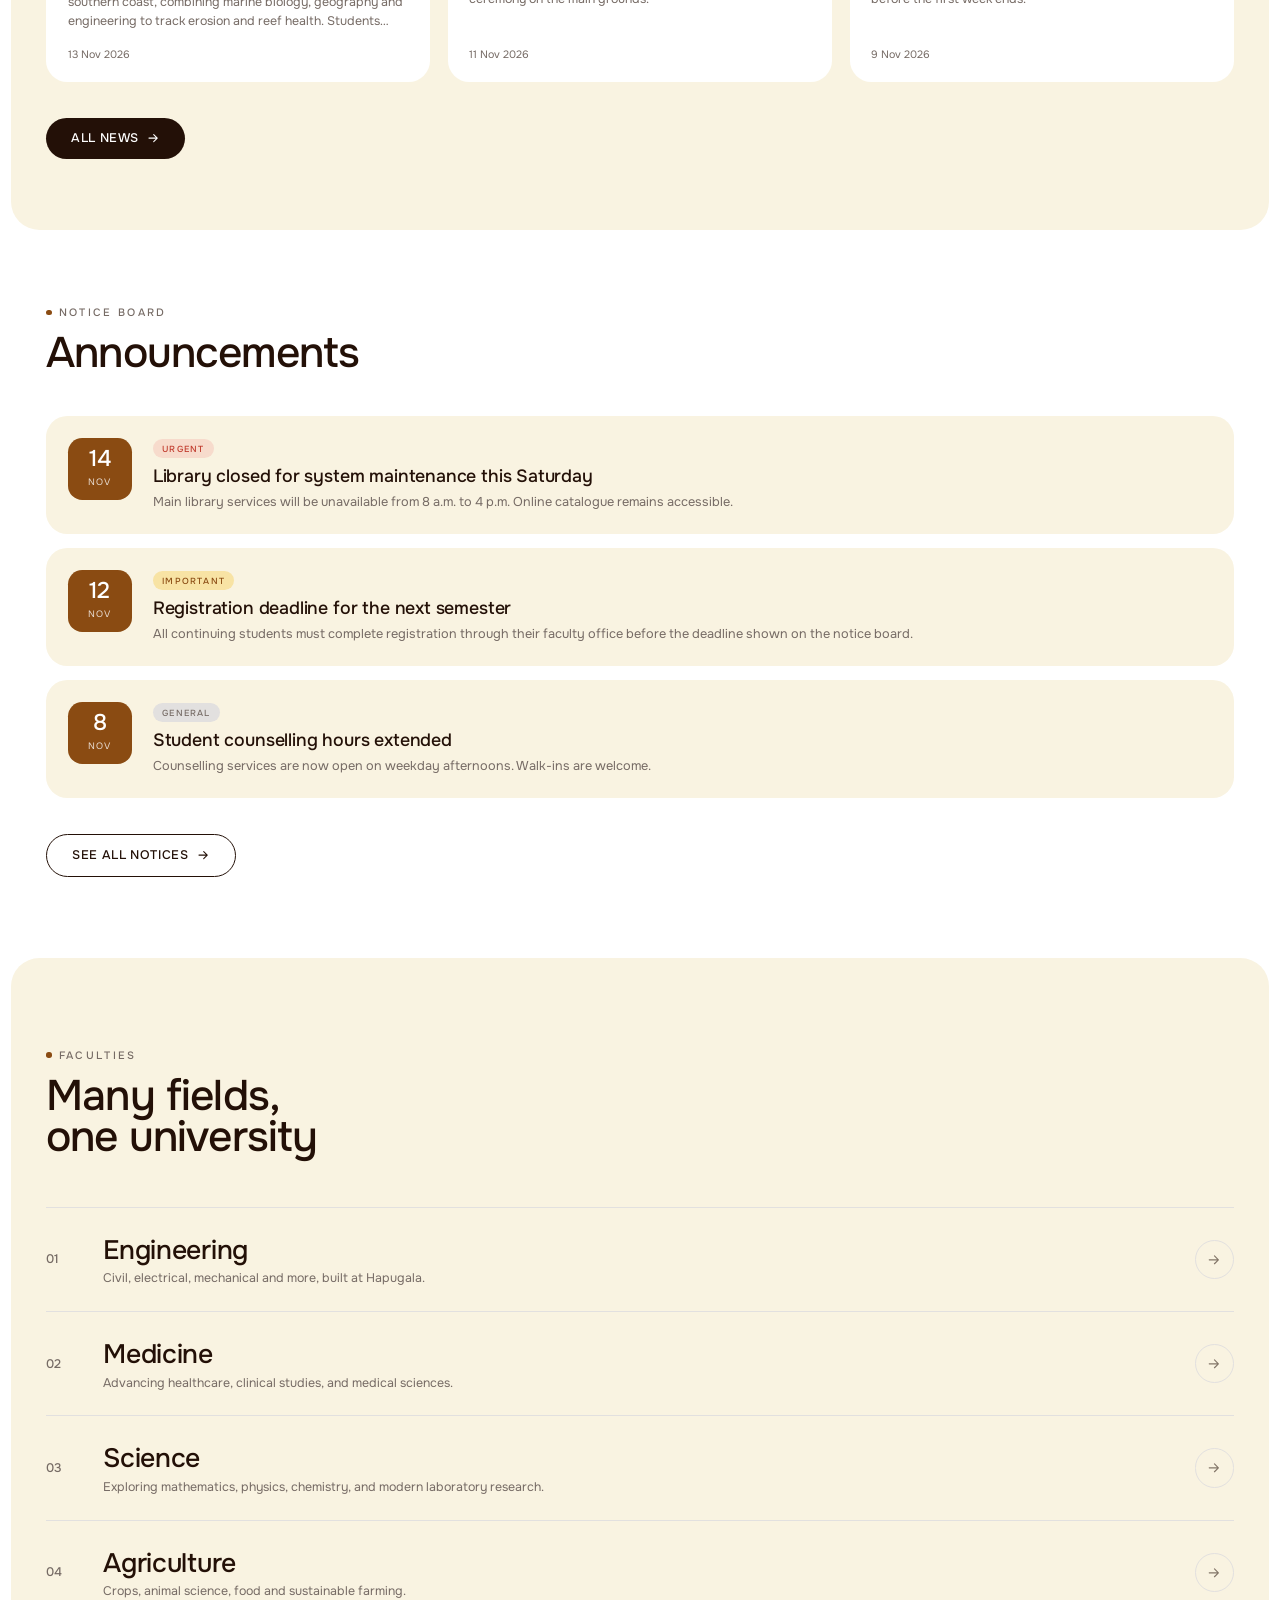
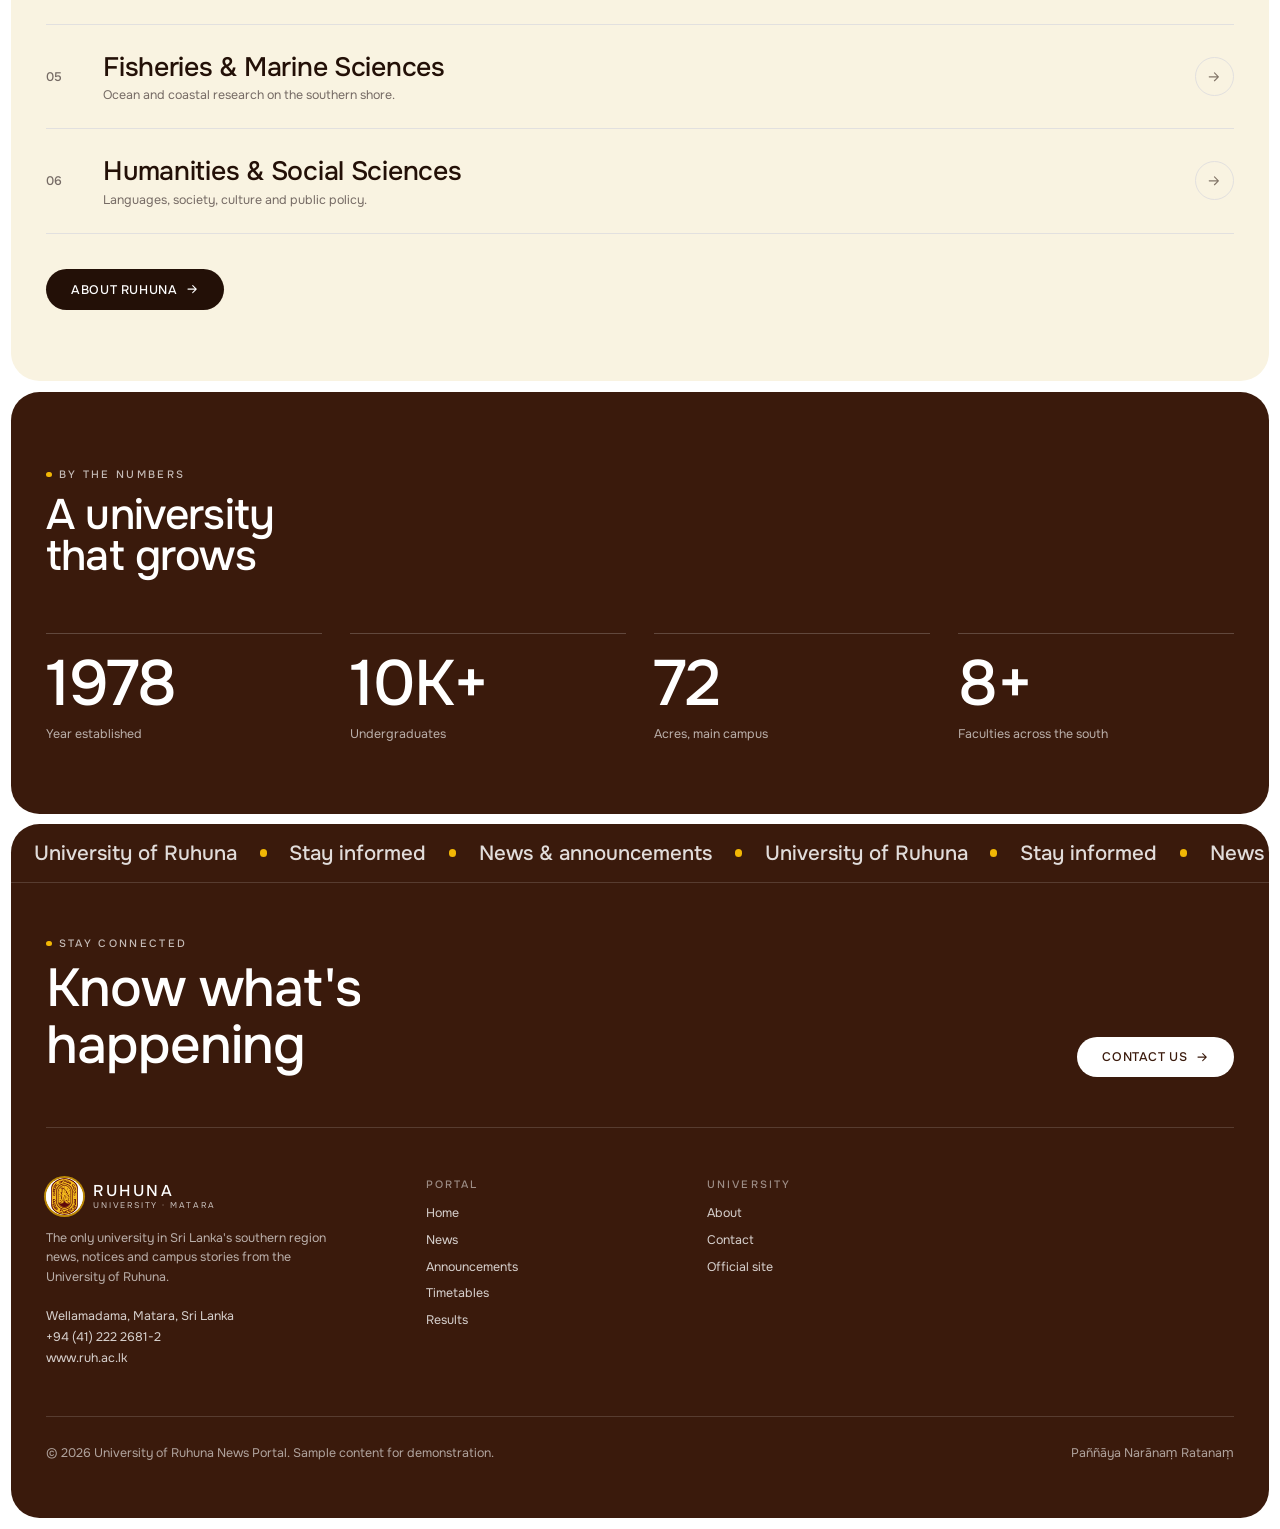
==== commit 52d1ac40: "change some text and junk clean" ====
--- a/index.html
+++ b/index.html
@@ -15,61 +15,7 @@
 </head>
 <body>
 
-<!--
-=======================================================================
-  UNIVERSITY OF RUHUNA NEWS PORTAL  —  READ ME FIRST
-  (Group 15 site + Ruhuna portal, merged into ONE of each file)
-=======================================================================
-  THE 3 FILES
-    index.html   (this file)  the TEXT of every page
-    styles.css                colours, sizes, animations
-    script.js                 settings, hero photos, news list, announcements list,
-                              timetable list, and the code that makes it all work
-
-  TABLE OF CONTENTS OF THIS FILE  (press Ctrl+F and paste the name)
-    LOADING SCREEN
-    TOP BAR
-    PAGE: HOME            hero photo slideshow, ticker, quick links, news, notices,
-                          faculties, numbers
-    PAGE: NEWS
-    PAGE: ANNOUNCEMENTS
-    PAGE: TIMETABLES      lectures + exams, day list and week grid
-    PAGE: RESULTS         exam results lookup by index number
-    PAGE: CONTACT
-    PAGE: ABOUT
-    FOOTER
-    RIGHT SLIDE MENU
-    POP-UPS
-    SCROLL TOOLS
-    SCRIPT LINK
-
-  HOW TO COPY / PASTE A PART
-    Every page and every block is wrapped in comments that say START and END.
-    Copy everything from START to END and paste it into the same place in
-    your own file. Nothing outside that block needs to change.
-
-  WHO EDITS WHAT (so git has no clashes)
-    Home ............. PAGE: HOME  + script.js  SECTION 1 (hero photos)
-    News ............. PAGE: NEWS  + script.js  SECTION 2
-    Announcements .... PAGE: ANNOUNCEMENTS + script.js SECTION 3
-    Timetables ....... PAGE: TIMETABLES + script.js SECTION 4
-    Exam results ..... PAGE: RESULTS + script.js SECTION 5
-    Contact / About .. PAGE: CONTACT / PAGE: ABOUT
-
-  PHOTOS go in  Resource/images/  (see the README.txt in each folder)
-    bigthing/       the big rectangle photos on the Home page (and page banners)
-    news/           news photos
-    announcement/   announcement photos
-    logo.png        the university logo
-=======================================================================
--->
-
-
-<!-- =====================================================================
-     LOADING SCREEN  (the first thing visitors see for ~1.5 seconds)
-     EDIT: the university name and the small text under it.
-     LOGO: put your logo file at  Resource/images/logo.png  (no code change)
-     ===================================================================== -->
+<!-- LOADING SCREEN -->
 <div id="loader" aria-hidden="true">
   <div class="loader-box">
     <span class="logo big" data-logo></span>          <!-- the logo picture -->
@@ -80,11 +26,7 @@
 </div>
 
 
-<!-- =====================================================================
-     TOP BAR  (menu links in the middle, logo, light/dark button, menu button)
-     EDIT: to add a page here, copy one <a> line. data-nav must match the
-     page name in PAGES (script.js).
-     ===================================================================== -->
+<!-- TOP BAR -->
 <header class="top" id="top">
   <!-- Links shown on big screens (other pages are in the right slide menu) -->
   <nav class="nav" aria-label="Primary">
@@ -110,9 +52,7 @@
 <div id="view">
 
 
-<!-- #####################################################################
-     ##########################  PAGE: HOME  START  ######################
-     ##################################################################### -->
+<!-- HOME  START   -->
 <section class="page" data-page="home">
 
   <section class="hero">
@@ -141,19 +81,16 @@
     <div class="hctrl" id="heroDots" aria-hidden="true"></div>
   </section>
 
-  <!-- ==== OPTIONAL FEATURE: QUICK LINKS (4 big buttons) ====
-       EDIT: change the names and put the real web address in each href="...".
-       The Timetables button opens the Timetables page of this site.
-       To remove: delete this block, or set features.quickLinks = false. -->
+  <!-- OPTIONAL FEATURE -->
   <div class="quick" data-feature="quickLinks">
     <a class="rv" href="http://scilms.ruh.ac.lk" target="_blank" rel="noopener"><span>Student portal<small>Your account</small></span><svg viewBox="0 0 24 24" fill="none" stroke="currentColor" stroke-width="1.8" stroke-linecap="round" stroke-linejoin="round"><path d="M5 12h14M13 6l6 6-6 6"/></svg></a>
     <a class="rv" href="https://opac.lib.ruh.ac.lk" target="_blank" rel="noopener" style="transition-delay:.08s"><span>Library<small>Books and journals</small></span><svg viewBox="0 0 24 24" fill="none" stroke="currentColor" stroke-width="1.8" stroke-linecap="round" stroke-linejoin="round"><path d="M5 12h14M13 6l6 6-6 6"/></svg></a>
     <a class="rv" href="#/results" style="transition-delay:.16s"><span>Exam results<small>Check your marks</small></span><svg viewBox="0 0 24 24" fill="none" stroke="currentColor" stroke-width="1.8" stroke-linecap="round" stroke-linejoin="round"><path d="M5 12h14M13 6l6 6-6 6"/></svg></a>
     <a class="rv" href="#/timetables" style="transition-delay:.24s"><span>Timetables<small>Lectures and exams</small></span><svg viewBox="0 0 24 24" fill="none" stroke="currentColor" stroke-width="1.8" stroke-linecap="round" stroke-linejoin="round"><path d="M5 12h14M13 6l6 6-6 6"/></svg></a>
   </div>
-  <!-- ==== END OPTIONAL: QUICK LINKS ==== -->
-
-  <!-- ---------- HOME: LATEST NEWS (3 newest, comes from script.js NEWS list) ---------- -->
+
+
+  <!-- HOME: LATEST NEWS  -->
   <section class="s surface pad mt3" style="padding-top:5rem">
     <div class="rv"><span class="eyebrow">Latest news</span><h2 class="t">Fresh from<br>campus</h2></div>
     <!-- Only visible when an administrator is signed in -->
@@ -167,29 +104,28 @@
     <div style="margin-top:2.5rem"><a class="pill solid" href="#/news">All news <svg viewBox="0 0 24 24" fill="none" stroke="currentColor" stroke-width="1.8" stroke-linecap="round" stroke-linejoin="round"><path d="M5 12h14M13 6l6 6-6 6"/></svg></a></div>
   </section>
 
-  <!-- ---------- HOME: ANNOUNCEMENTS (3 newest, comes from script.js ANNOUNCEMENTS list) ---------- -->
+  <!-- HOME: ANNOUNCEMENTS -->
   <section class="s pad" style="background:var(--background)">
     <div class="rv"><span class="eyebrow">Notice board</span><h2 class="t">Announcements</h2></div>
     <ul class="alist" id="homeAnn"></ul>   <!-- made automatically -->
     <div style="margin-top:2.5rem"><a class="pill outline" href="#/announcements">See all notices <svg viewBox="0 0 24 24" fill="none" stroke="currentColor" stroke-width="1.8" stroke-linecap="round" stroke-linejoin="round"><path d="M5 12h14M13 6l6 6-6 6"/></svg></a></div>
   </section>
 
-  <!-- ---------- HOME: FACULTIES (EDIT: copy one <li> block to add a faculty) ----------
-       Text for Medicine and Science was written by the group (kept as it was). -->
+  <!-- HOME: FACULTIES  -->
   <section class="s pad surface mt3" style="padding-top:6rem">
     <div class="rv"><span class="eyebrow">Faculties</span><h2 class="t">Many fields,<br>one university</h2></div>
     <ul class="fl">
-      <li class="rv"><a class="frow" href="#/about"><span class="n">01</span><span class="m"><h3>Agriculture</h3><p>Crops, animal science, food and sustainable farming.</p></span><span class="c"><svg viewBox="0 0 24 24" fill="none" stroke="currentColor" stroke-width="1.8" stroke-linecap="round" stroke-linejoin="round"><path d="M5 12h14M13 6l6 6-6 6"/></svg></span></a></li>
-      <li class="rv"><a class="frow" href="#/about"><span class="n">02</span><span class="m"><h3>Engineering</h3><p>Civil, electrical, mechanical and more, built at Hapugala.</p></span><span class="c"><svg viewBox="0 0 24 24" fill="none" stroke="currentColor" stroke-width="1.8" stroke-linecap="round" stroke-linejoin="round"><path d="M5 12h14M13 6l6 6-6 6"/></svg></span></a></li>
-      <li class="rv"><a class="frow" href="#/about"><span class="n">03</span><span class="m"><h3>Fisheries &amp; Marine Sciences</h3><p>Ocean and coastal research on the southern shore.</p></span><span class="c"><svg viewBox="0 0 24 24" fill="none" stroke="currentColor" stroke-width="1.8" stroke-linecap="round" stroke-linejoin="round"><path d="M5 12h14M13 6l6 6-6 6"/></svg></span></a></li>
-      <li class="rv"><a class="frow" href="#/about"><span class="n">04</span><span class="m"><h3>Humanities &amp; Social Sciences</h3><p>Languages, society, culture and public policy.</p></span><span class="c"><svg viewBox="0 0 24 24" fill="none" stroke="currentColor" stroke-width="1.8" stroke-linecap="round" stroke-linejoin="round"><path d="M5 12h14M13 6l6 6-6 6"/></svg></span></a></li>
-      <li class="rv"><a class="frow" href="#/about"><span class="n">05</span><span class="m"><h3>Medicine</h3><p>Advancing healthcare, clinical studies, and medical sciences.</p></span><span class="c"><svg viewBox="0 0 24 24" fill="none" stroke="currentColor" stroke-width="1.8" stroke-linecap="round" stroke-linejoin="round"><path d="M5 12h14M13 6l6 6-6 6"/></svg></span></a></li>
-      <li class="rv"><a class="frow" href="#/about"><span class="n">06</span><span class="m"><h3>Science</h3><p>Exploring mathematics, physics, chemistry, and modern laboratory research.</p></span><span class="c"><svg viewBox="0 0 24 24" fill="none" stroke="currentColor" stroke-width="1.8" stroke-linecap="round" stroke-linejoin="round"><path d="M5 12h14M13 6l6 6-6 6"/></svg></span></a></li>
+      <li class="rv"><a class="frow" href="https://www.eng.ruh.ac.lk"><span class="n">01</span><span class="m"><h3>Engineering</h3><p>Civil, electrical, mechanical and more, built at Hapugala.</p></span><span class="c"><svg viewBox="0 0 24 24" fill="none" stroke="currentColor" stroke-width="1.8" stroke-linecap="round" stroke-linejoin="round"><path d="M5 12h14M13 6l6 6-6 6"/></svg></span></a></li>
+      <li class="rv"><a class="frow" href="https://www.medi.ruh.ac.lk"><span class="n">02</span><span class="m"><h3>Medicine</h3><p>Advancing healthcare, clinical studies, and medical sciences.</p></span><span class="c"><svg viewBox="0 0 24 24" fill="none" stroke="currentColor" stroke-width="1.8" stroke-linecap="round" stroke-linejoin="round"><path d="M5 12h14M13 6l6 6-6 6"/></svg></span></a></li>
+      <li class="rv"><a class="frow" href="https://www.sci.ruh.ac.lk/"><span class="n">03</span><span class="m"><h3>Science</h3><p>Exploring mathematics, physics, chemistry, and modern laboratory research.</p></span><span class="c"><svg viewBox="0 0 24 24" fill="none" stroke="currentColor" stroke-width="1.8" stroke-linecap="round" stroke-linejoin="round"><path d="M5 12h14M13 6l6 6-6 6"/></svg></span></a></li>
+      <li class="rv"><a class="frow" href="https://agri.ruh.ac.lk"><span class="n">04</span><span class="m"><h3>Agriculture</h3><p>Crops, animal science, food and sustainable farming.</p></span><span class="c"><svg viewBox="0 0 24 24" fill="none" stroke="currentColor" stroke-width="1.8" stroke-linecap="round" stroke-linejoin="round"><path d="M5 12h14M13 6l6 6-6 6"/></svg></span></a></li>
+      <li class="rv"><a class="frow" href="https://www.fmst.ruh.ac.lk"><span class="n">05</span><span class="m"><h3>Fisheries &amp; Marine Sciences</h3><p>Ocean and coastal research on the southern shore.</p></span><span class="c"><svg viewBox="0 0 24 24" fill="none" stroke="currentColor" stroke-width="1.8" stroke-linecap="round" stroke-linejoin="round"><path d="M5 12h14M13 6l6 6-6 6"/></svg></span></a></li>
+      <li class="rv"><a class="frow" href="https://hss.ruh.ac.lk"><span class="n">06</span><span class="m"><h3>Humanities &amp; Social Sciences</h3><p>Languages, society, culture and public policy.</p></span><span class="c"><svg viewBox="0 0 24 24" fill="none" stroke="currentColor" stroke-width="1.8" stroke-linecap="round" stroke-linejoin="round"><path d="M5 12h14M13 6l6 6-6 6"/></svg></span></a></li>
     </ul>
     <div style="margin-top:2.5rem"><a class="pill solid" href="#/about">About Ruhuna <svg viewBox="0 0 24 24" fill="none" stroke="currentColor" stroke-width="1.8" stroke-linecap="round" stroke-linejoin="round"><path d="M5 12h14M13 6l6 6-6 6"/></svg></a></div>
   </section>
 
-  <!-- ---------- HOME: NUMBERS (EDIT: change the big numbers and labels) ---------- -->
+  <!-- HOME: NUMBERS  -->
   <section class="s dark pad mt3">
     <div class="rv"><span class="eyebrow light">By the numbers</span><h2 class="t">A university<br>that grows</h2></div>
     <dl class="stats">
@@ -201,15 +137,9 @@
   </section>
 
 </section>
-<!-- ##########################  PAGE: HOME  END  ######################## -->
-
-
-
-<!-- #####################################################################
-     ########################  PAGE: NEWS  START  ########################
-     The news cards are NOT written here. They come from the NEWS list in
-     script.js (section 2). Only the banner text is edited here.
-     ##################################################################### -->
+
+
+<!-- PAGE: NEWS   -->
 <section class="page" data-page="news">
 
   <!-- Banner at the top. EDIT: the photo (src), the title and the sentence -->
@@ -234,14 +164,10 @@
   </section>
 
 </section>
-<!-- ########################  PAGE: NEWS  END  ########################## -->
-
-
-
-<!-- #####################################################################
-     ##################  PAGE: ANNOUNCEMENTS  START  #####################
-     The notices come from the ANNOUNCEMENTS list in script.js (section 3).
-     ##################################################################### -->
+
+
+
+<!-- PAGE: ANNOUNCEMENTS -->
 <section class="page" data-page="announcements">
 
   <!-- Banner at the top. EDIT: photo, title, sentence -->
@@ -265,17 +191,8 @@
   </section>
 
 </section>
-<!-- ##################  PAGE: ANNOUNCEMENTS  END  ####################### -->
-
-
-
-<!-- #####################################################################
-     ####################  PAGE: TIMETABLES  START  ######################
-     (This page was timetables.html in the old Group 15 site.)
-     The lectures and exams are NOT written here. They come from the
-     TIMETABLE lists in script.js (SECTION 4). This file only has the empty
-     boxes; script.js fills every box that has an id="tt..." below.
-     ##################################################################### -->
+
+<!-- PAGE: TIMETABLES -->
 <section class="page" data-page="timetables">
 
   <!-- Banner at the top. EDIT: photo, title, sentence -->
@@ -324,16 +241,8 @@
   </section>
 
 </section>
-<!-- ####################  PAGE: TIMETABLES  END  ######################## -->
-
-
-
-<!-- #####################################################################
-     #####################  PAGE: RESULTS  START  ########################
-     Exam results lookup. The students come from the RESULTS list in
-     script.js (SECTION 5). This file only has the empty boxes; script.js
-     fills every box with an id="rs...".
-     ##################################################################### -->
+
+<!-- PAGE: RESULTS  -->
 <section class="page" data-page="results">
 
   <!-- Banner at the top. EDIT: photo, title, sentence -->
@@ -376,13 +285,8 @@
   </section>
 
 </section>
-<!-- #####################  PAGE: RESULTS  END  ########################## -->
-
-
-
-<!-- #####################################################################
-     #######################  PAGE: CONTACT  START  ######################
-     ##################################################################### -->
+
+<!-- PAGE: CONTACT   -->
 <section class="page" data-page="contact">
 
   <!-- Banner at the top. EDIT: photo, title, sentence -->
@@ -399,17 +303,15 @@
       <!-- CONTACT INFO  (EDIT: address, phone, fax, website) -->
       <div class="info rv">
         <div><small>Address</small><span>University of Ruhuna, Wellamadama, Matara, Sri Lanka</span></div>
-        <div><small>Telephone</small><a href="tel:+94412222681">+94 (41) 222 2681-2</a></div>
+        <div><small>Telephone</small><a href="tel:+94412222681">(+94) 41-2033250</a></div>
         <div><small>Fax</small><span>+94 (41) 222 2683</span></div>
         <div><small>Website</small><a href="http://www.ruh.ac.lk" target="_blank" rel="noopener">www.ruh.ac.lk</a></div>
-        <!-- To add an email, copy one line above, e.g.:
-             <div><small>Email</small><a href="mailto:someone@ruh.ac.lk">someone@ruh.ac.lk</a></div> -->
       </div>
 
       <!-- CONTACT FORM  (demo only: it does not send anything yet) -->
       <div class="rv" style="transition-delay:.12s" id="cWrap">
         <form class="f" id="fContact" novalidate>
-          <div class="field"><label for="cn">Full name</label><input id="cn" placeholder="Nimal Perera"></div>
+          <div class="field"><label for="cn">Full name</label><input id="cn" placeholder="User Name"></div>
           <div class="field"><label for="ce">Email</label><input id="ce" type="email" placeholder="you@email.com"></div>
           <div class="field"><label for="cm">Message</label><textarea id="cm" rows="5" placeholder="How can we help?"></textarea></div>
           <div class="err" id="cErr"></div>
@@ -421,13 +323,9 @@
   </section>
 
 </section>
-<!-- #######################  PAGE: CONTACT  END  ######################## -->
-
-
-
-<!-- #####################################################################
-     ########################  PAGE: ABOUT  START  #######################
-     ##################################################################### -->
+
+
+<!-- ABOUT -->
 <section class="page" data-page="about">
 
   <!-- Banner at the top. EDIT: photo, title, sentence -->
@@ -475,7 +373,7 @@
   </section>
 
 </section>
-<!-- ########################  PAGE: ABOUT  END  ######################### -->
+
 
 </div><!-- end #view -->
 
@@ -522,13 +420,13 @@
       <button class="xbtn" data-close="drawer" aria-label="Close menu"><svg viewBox="0 0 24 24" fill="none" stroke="currentColor" stroke-width="1.8" stroke-linecap="round"><path d="M6 6l12 12M18 6L6 18"/></svg></button>
     </div>
     <nav id="dnav">
-      <a href="#/home" data-nav="home" style="transition-delay:.12s">Home <small>01</small></a>
-      <a href="#/news" data-nav="news" style="transition-delay:.19s">News <small>02</small></a>
-      <a href="#/announcements" data-nav="announcements" style="transition-delay:.26s">Announcements <small>03</small></a>
-      <a href="#/timetables" data-nav="timetables" style="transition-delay:.33s">Timetables <small>04</small></a>
-      <a href="#/results" data-nav="results" style="transition-delay:.4s">Results <small>05</small></a>
-      <a href="#/contact" data-nav="contact" style="transition-delay:.47s">Contact <small>06</small></a>
-      <a href="#/about" data-nav="about" style="transition-delay:.54s">About <small>07</small></a>
+      <a href="#/home" data-nav="home" style="transition-delay:.12s">Home</a>
+      <a href="#/news" data-nav="news" style="transition-delay:.19s">News</a>
+      <a href="#/announcements" data-nav="announcements" style="transition-delay:.26s">Announcements</a>
+      <a href="#/timetables" data-nav="timetables" style="transition-delay:.33s">Timetables</a>
+      <a href="#/results" data-nav="results" style="transition-delay:.4s">Results</a>
+      <a href="#/contact" data-nav="contact" style="transition-delay:.47s">Contact</a>
+      <a href="#/about" data-nav="about" style="transition-delay:.54s">About</a>
     </nav>
     <!-- Sign in / user box (filled by script.js) -->
     <div class="foot" id="dfoot"></div>
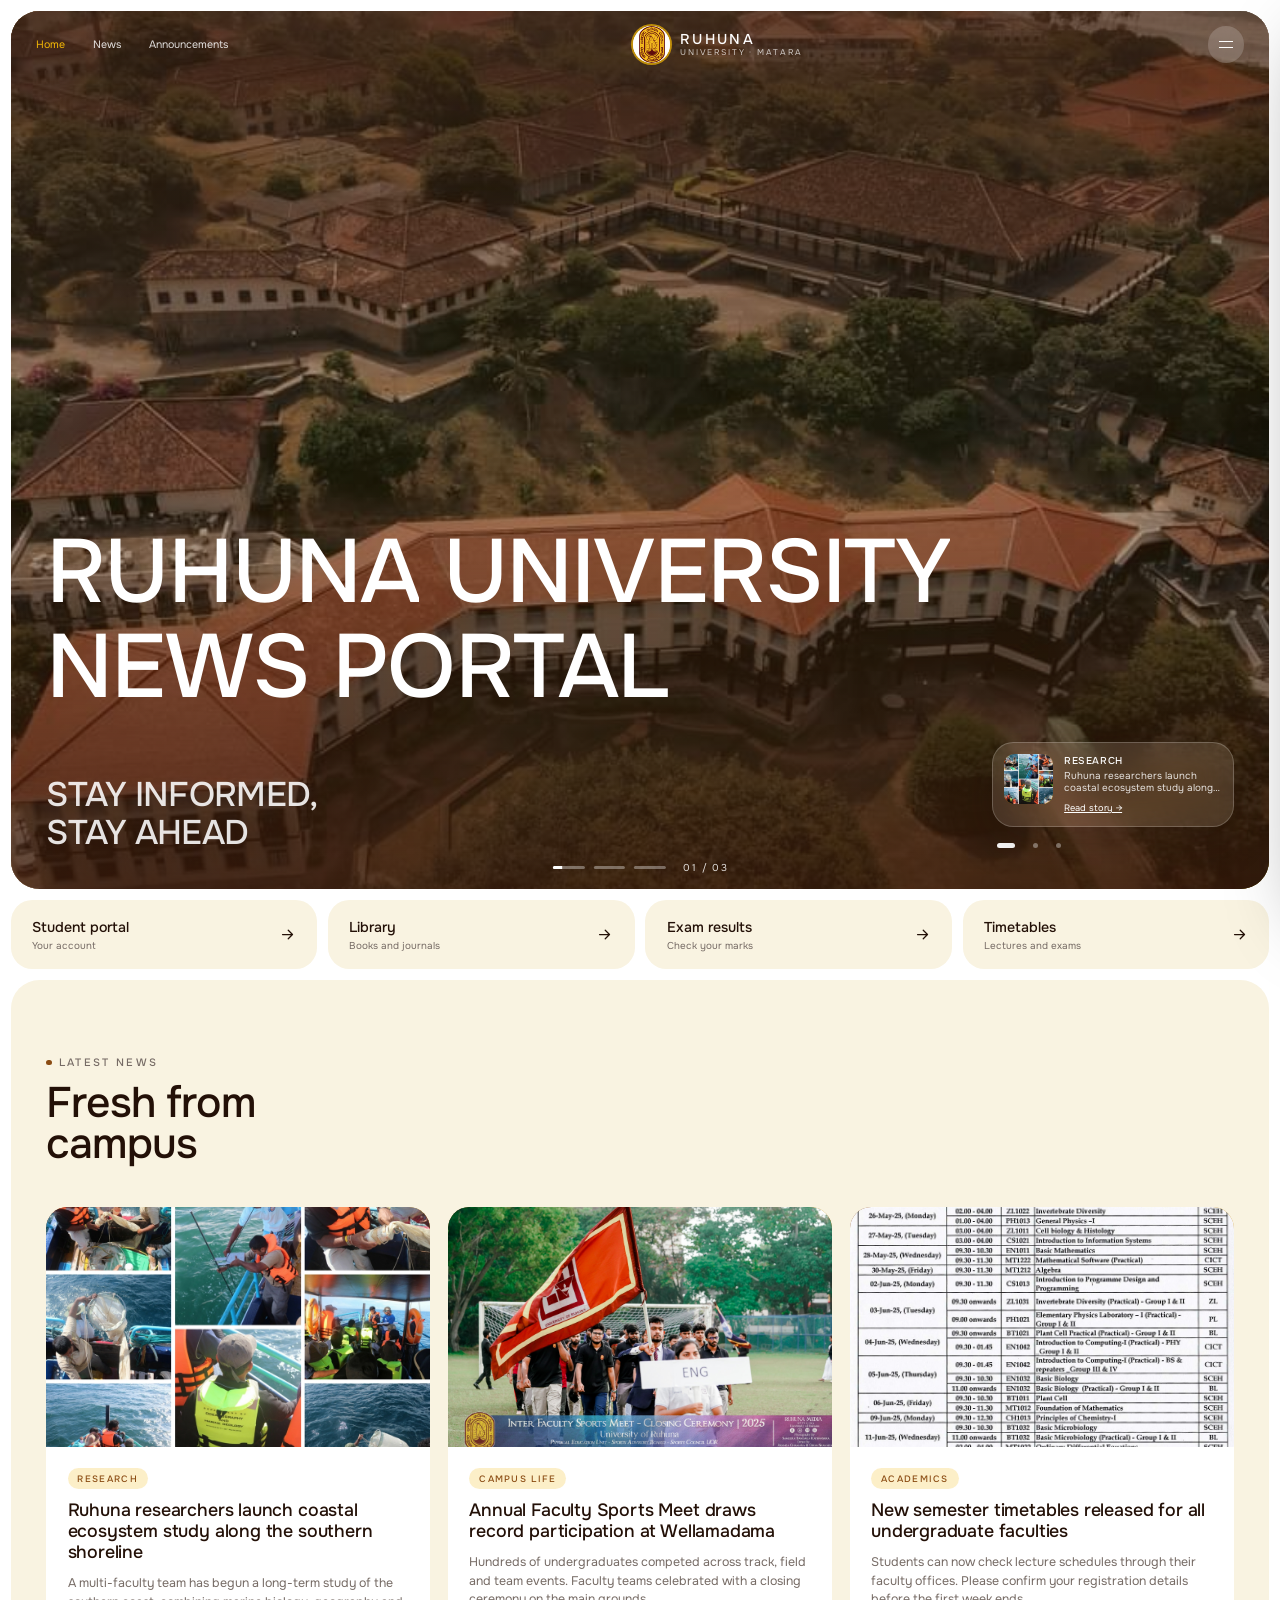
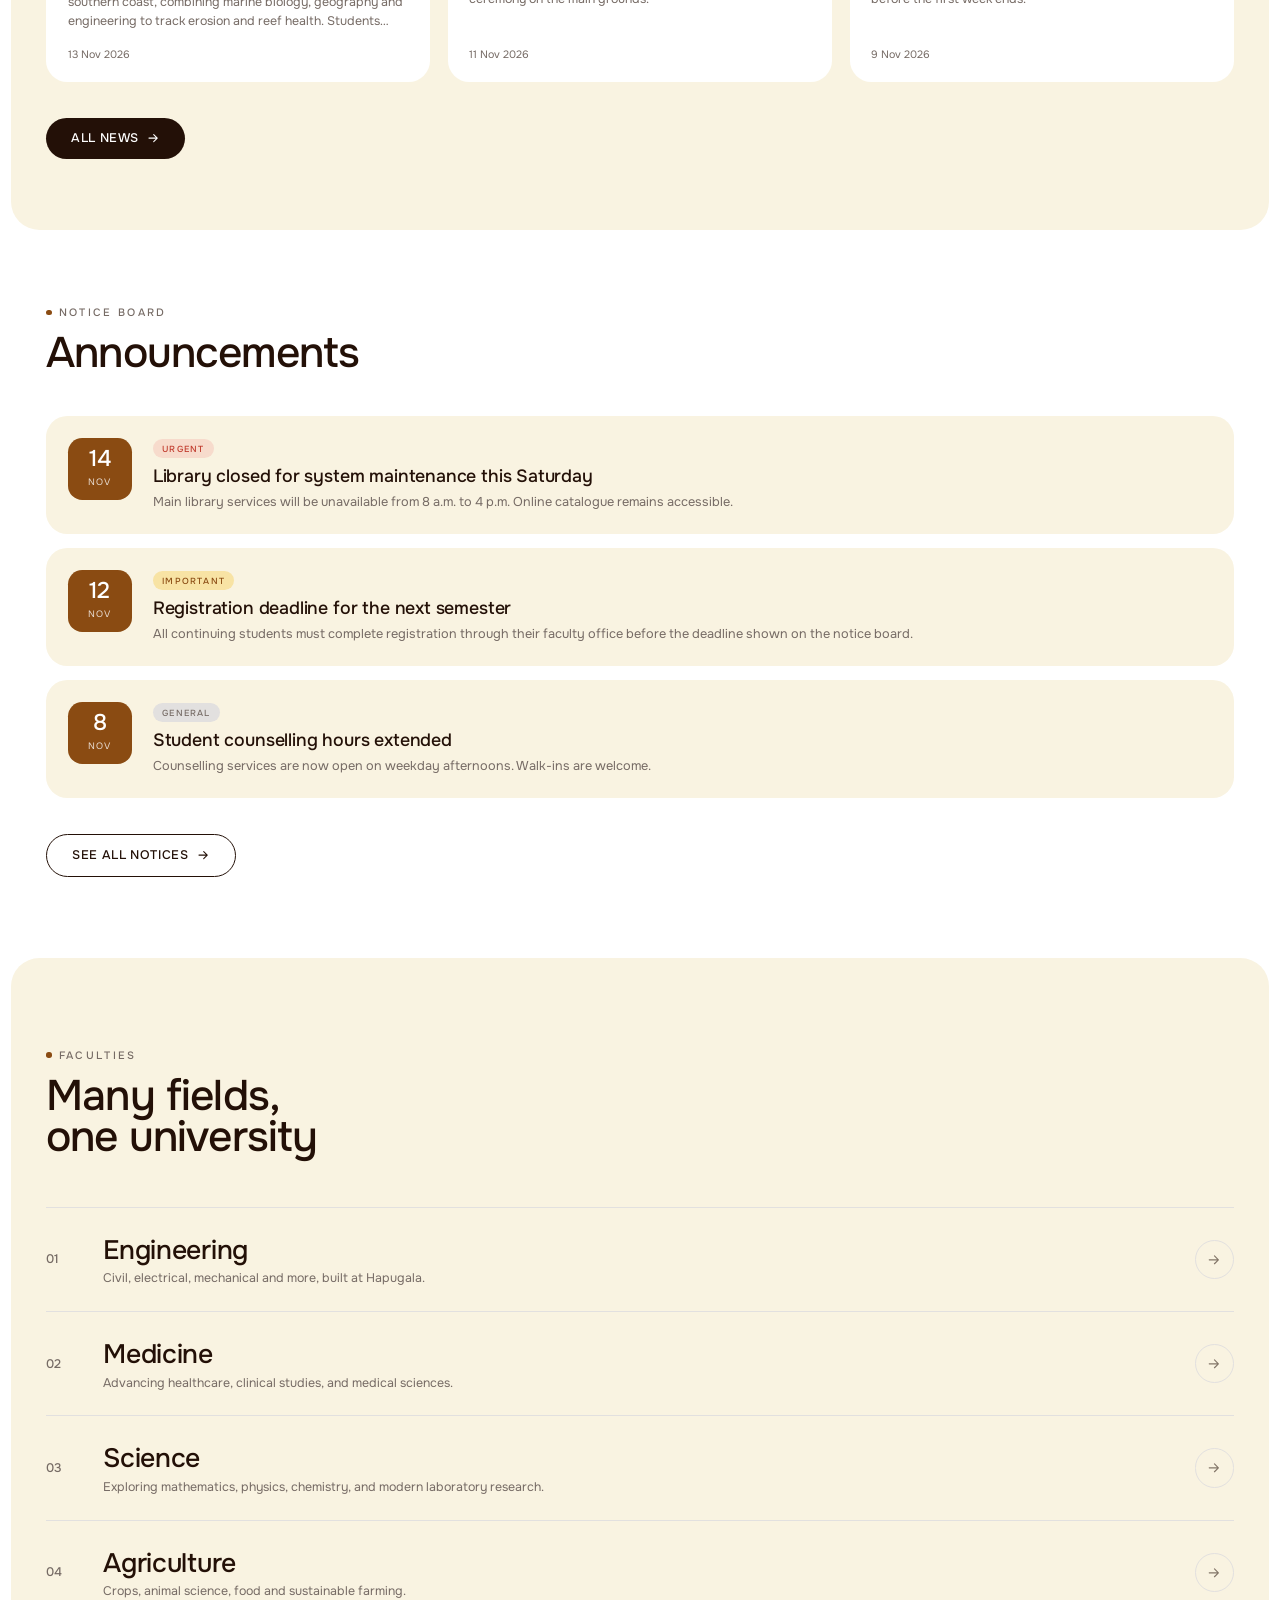
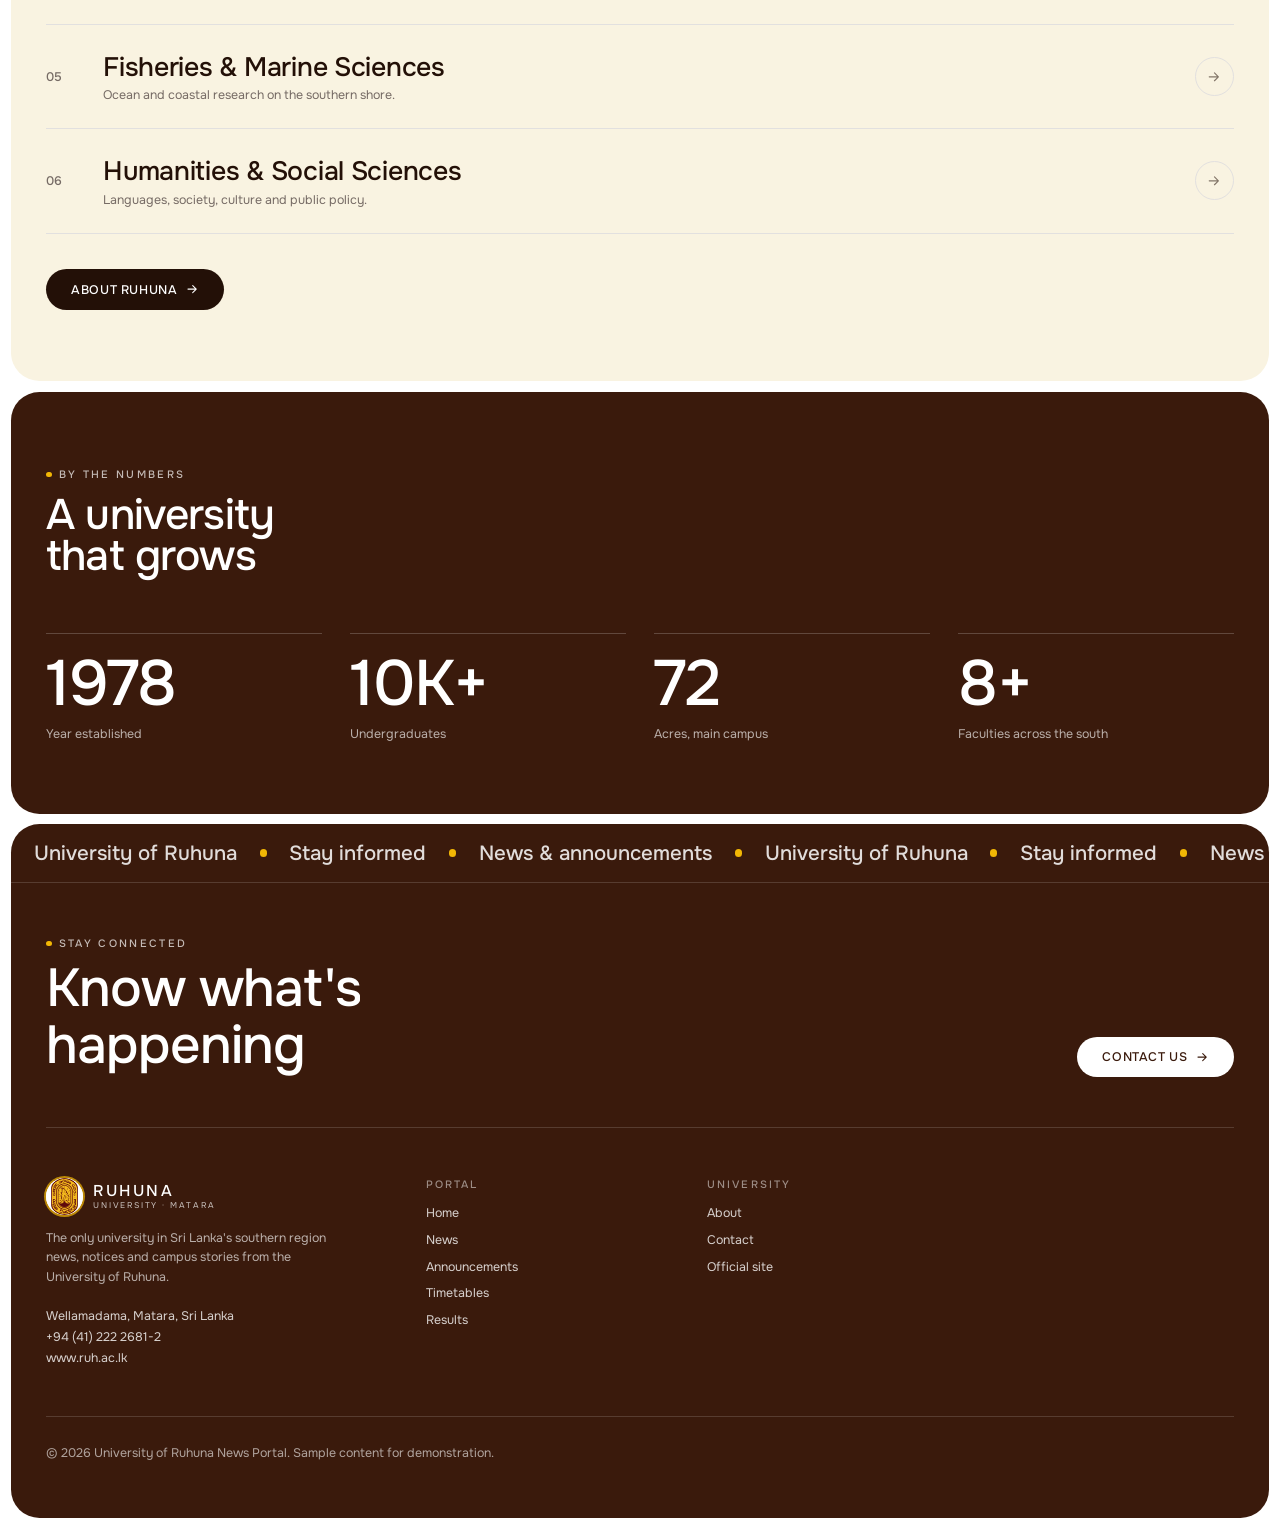
==== commit 8ec48af6: "make small changes" ====
--- a/index.html
+++ b/index.html
@@ -349,26 +349,21 @@
       <div class="photo rv"><img class="ph" src="Resource/images/bigthing/1.jpeg" alt="University of Ruhuna"></div>
     </div>
 
-    <!-- ABOUT: THREE SMALL BOXES (EDIT text) -->
-    <div class="vm">
-      <div class="rv"><h3>Motto</h3><p>wisdom is the jewel of people.</p></div>
-      <div class="rv" style="transition-delay:.1s"><h3>Colours</h3><p>Yellow and brown, reflected throughout this portal.</p></div>
-      <div class="rv" style="transition-delay:.2s"><h3>Languages</h3><p>Sinhala, Tamil and English.</p></div>
-    </div>
+
   </section>
 
   <!-- ABOUT: ALL FACULTIES (EDIT: copy one <li> block to add a faculty) -->
   <section class="s surface pad mt3">
     <div class="rv"><span class="eyebrow">Faculties</span><h2 class="t">Where you can study</h2></div>
     <ul class="fl">
-      <li class="rv"><div class="frow"><span class="n">01</span><span class="m"><h3>Agriculture</h3><p>Crops, animal science, food and sustainable farming.</p></span></div></li>
-      <li class="rv"><div class="frow"><span class="n">02</span><span class="m"><h3>Engineering</h3><p>Civil, electrical, mechanical and more, built at Hapugala.</p></span></div></li>
-      <li class="rv"><div class="frow"><span class="n">03</span><span class="m"><h3>Fisheries &amp; Marine Sciences</h3><p>Ocean and coastal research on the southern shore.</p></span></div></li>
-      <li class="rv"><div class="frow"><span class="n">04</span><span class="m"><h3>Humanities &amp; Social Sciences</h3><p>Languages, society, culture and public policy.</p></span></div></li>
+      <li class="rv"><div class="frow"><span class="n">01</span><span class="m"><h3>Engineering</h3><p>Civil, electrical, mechanical and more, built at Hapugala.</p></span></div></li>
+      <li class="rv"><div class="frow"><span class="n">02</span><span class="m"><h3>Medicine</h3><p>Advancing healthcare, clinical studies, and medical sciences, with teaching hospitals in Galle.</p></span></div></li>
+      <li class="rv"><div class="frow"><span class="n">03</span><span class="m"><h3>Science</h3><p>Exploring mathematics, physics, chemistry, and modern laboratory research.</p></span></div></li>
+      <li class="rv"><div class="frow"><span class="n">04</span><span class="m"><h3>Agriculture</h3><p>Crops, animal science, food and sustainable farming.</p></span></div></li>
       <li class="rv"><div class="frow"><span class="n">05</span><span class="m"><h3>Management &amp; Finance</h3><p>Business, accounting and entrepreneurship.</p></span></div></li>
-      <li class="rv"><div class="frow"><span class="n">06</span><span class="m"><h3>Medicine</h3><p>Advancing healthcare, clinical studies, and medical sciences, with teaching hospitals in Galle.</p></span></div></li>
-      <li class="rv"><div class="frow"><span class="n">07</span><span class="m"><h3>Science</h3><p>Exploring mathematics, physics, chemistry, and modern laboratory research.</p></span></div></li>
-      <li class="rv"><div class="frow"><span class="n">08</span><span class="m"><h3>Technology</h3><p>Applied technology programmes for modern industry.</p></span></div></li>
+      <li class="rv"><div class="frow"><span class="n">06</span><span class="m"><h3>Fisheries &amp; Marine Sciences</h3><p>Ocean and coastal research on the southern shore.</p></span></div></li>
+      <li class="rv"><div class="frow"><span class="n">07</span><span class="m"><h3>Technology</h3><p>Applied technology programmes for modern industry.</p></span></div></li>
+      <li class="rv"><div class="frow"><span class="n">08</span><span class="m"><h3>Humanities &amp; Social Sciences</h3><p>Languages, society, culture and public policy.</p></span></div></li>
     </ul>
   </section>
 
@@ -406,7 +401,7 @@
     <nav><h4>Portal</h4><ul><li><a href="#/home">Home</a></li><li><a href="#/news">News</a></li><li><a href="#/announcements">Announcements</a></li><li><a href="#/timetables">Timetables</a></li><li><a href="#/results">Results</a></li></ul></nav>
     <nav><h4>University</h4><ul><li><a href="#/about">About</a></li><li><a href="#/contact">Contact</a></li><li><a href="http://www.ruh.ac.lk" target="_blank" rel="noopener">Official site</a></li></ul></nav>
   </div>
-  <div class="bar"><span>© 2026 University of Ruhuna News Portal. Sample content for demonstration.</span><span>Paññāya Narānaṃ Ratanaṃ</span></div>
+  <div class="bar"><span>© 2026 University of Ruhuna News Portal. Sample content for demonstration.</span></div>
 </footer>
 </main>
 
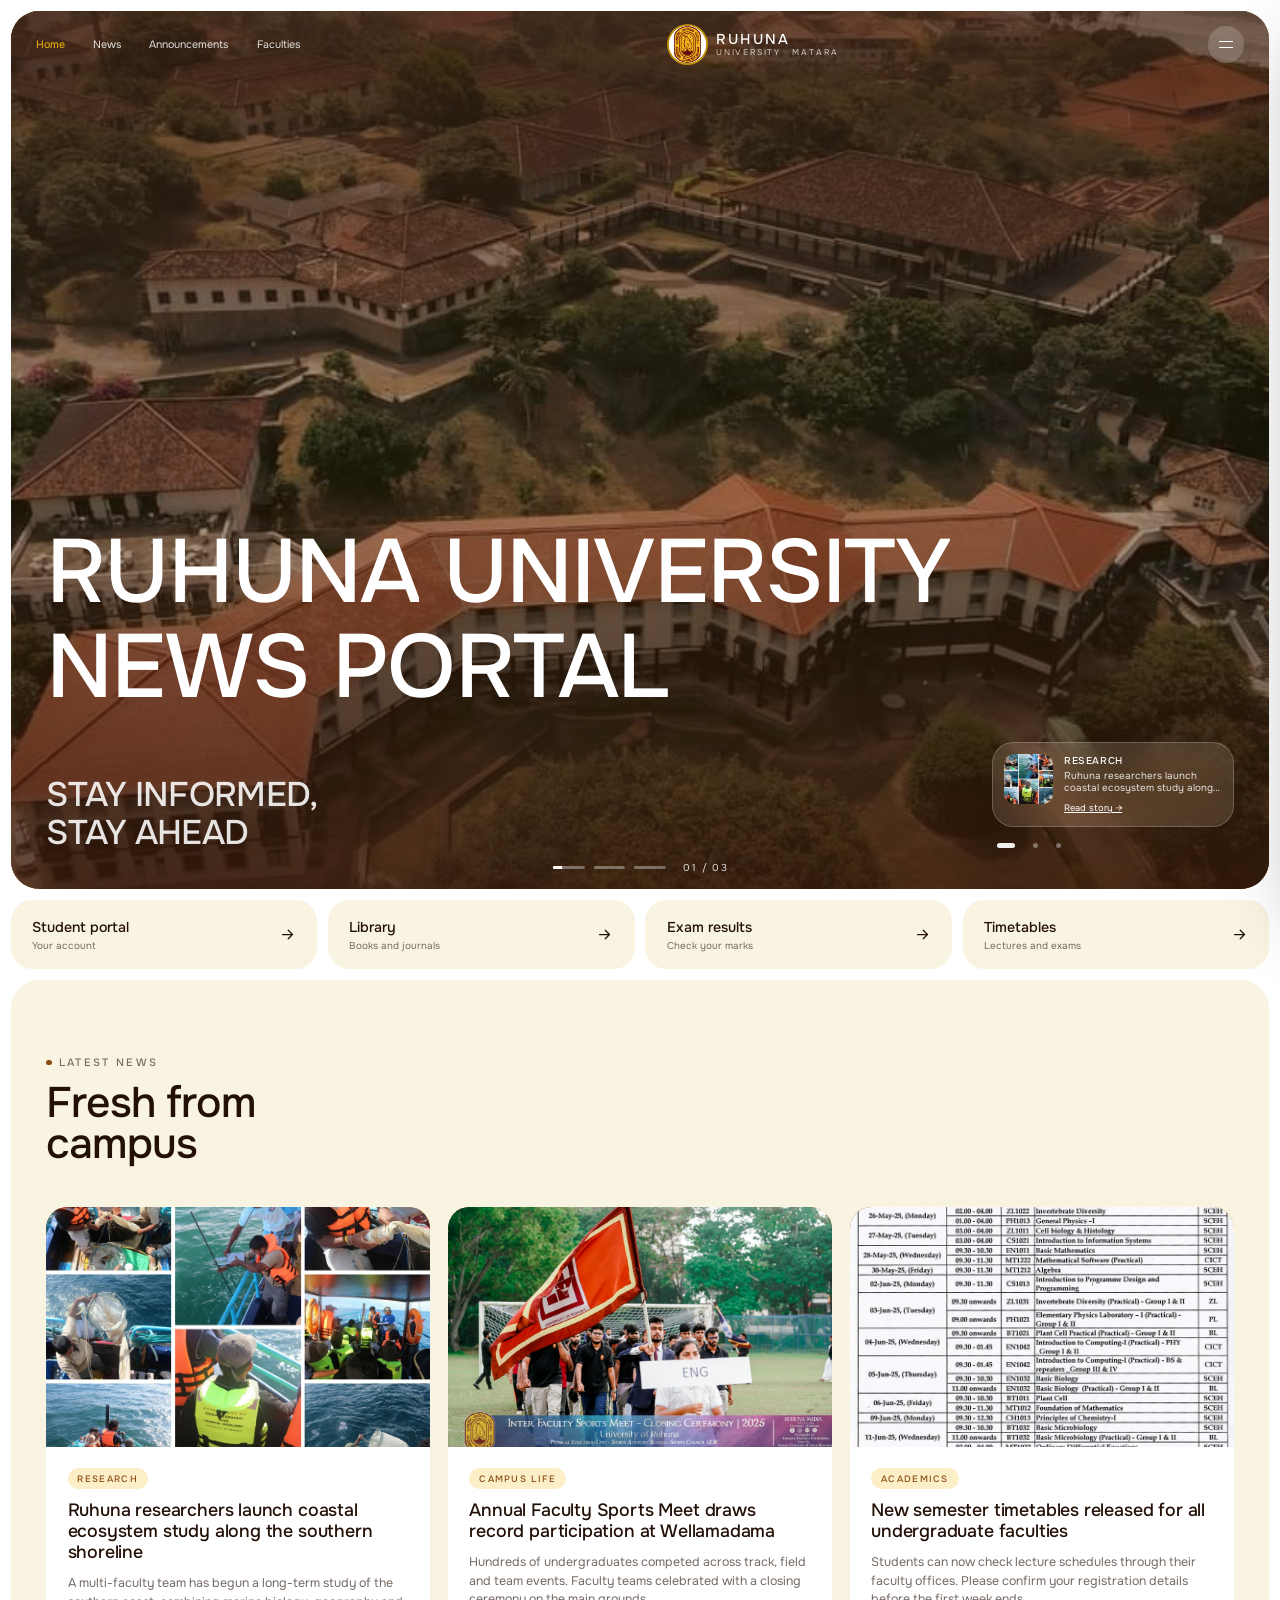
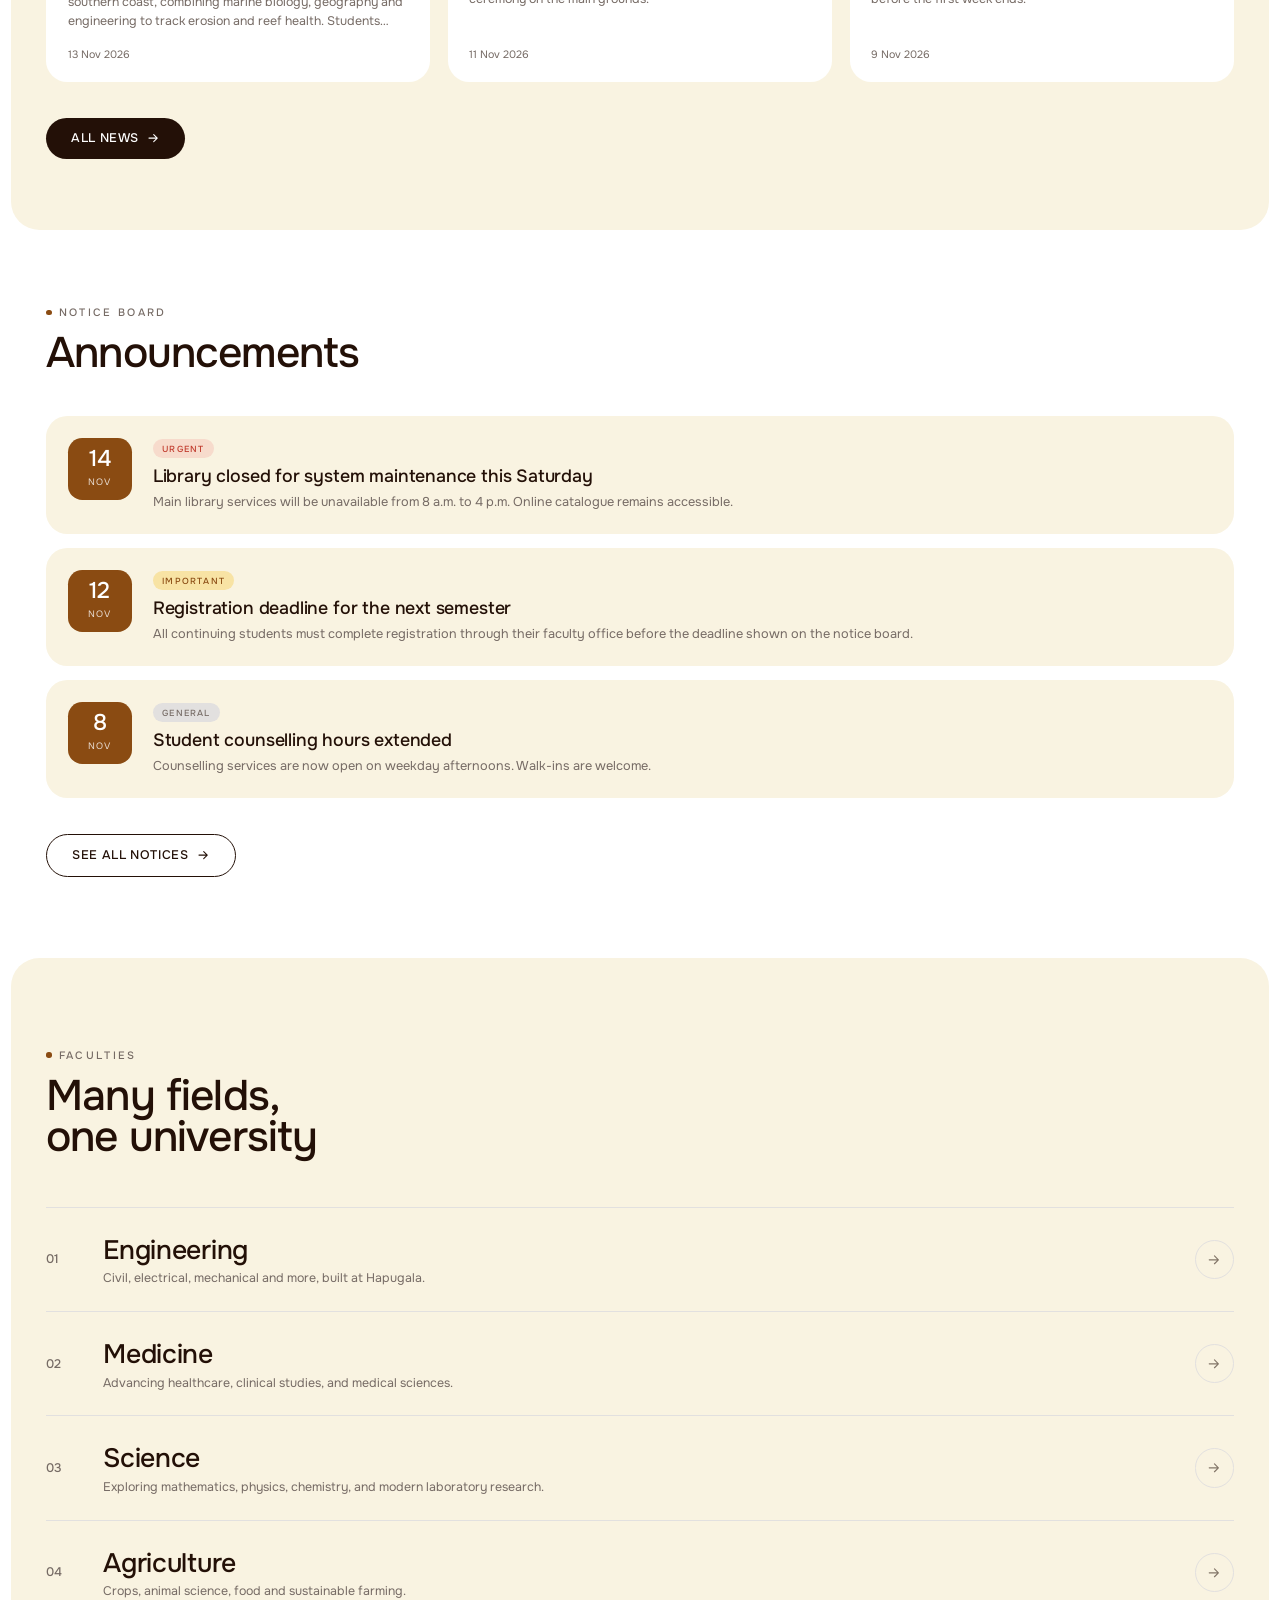
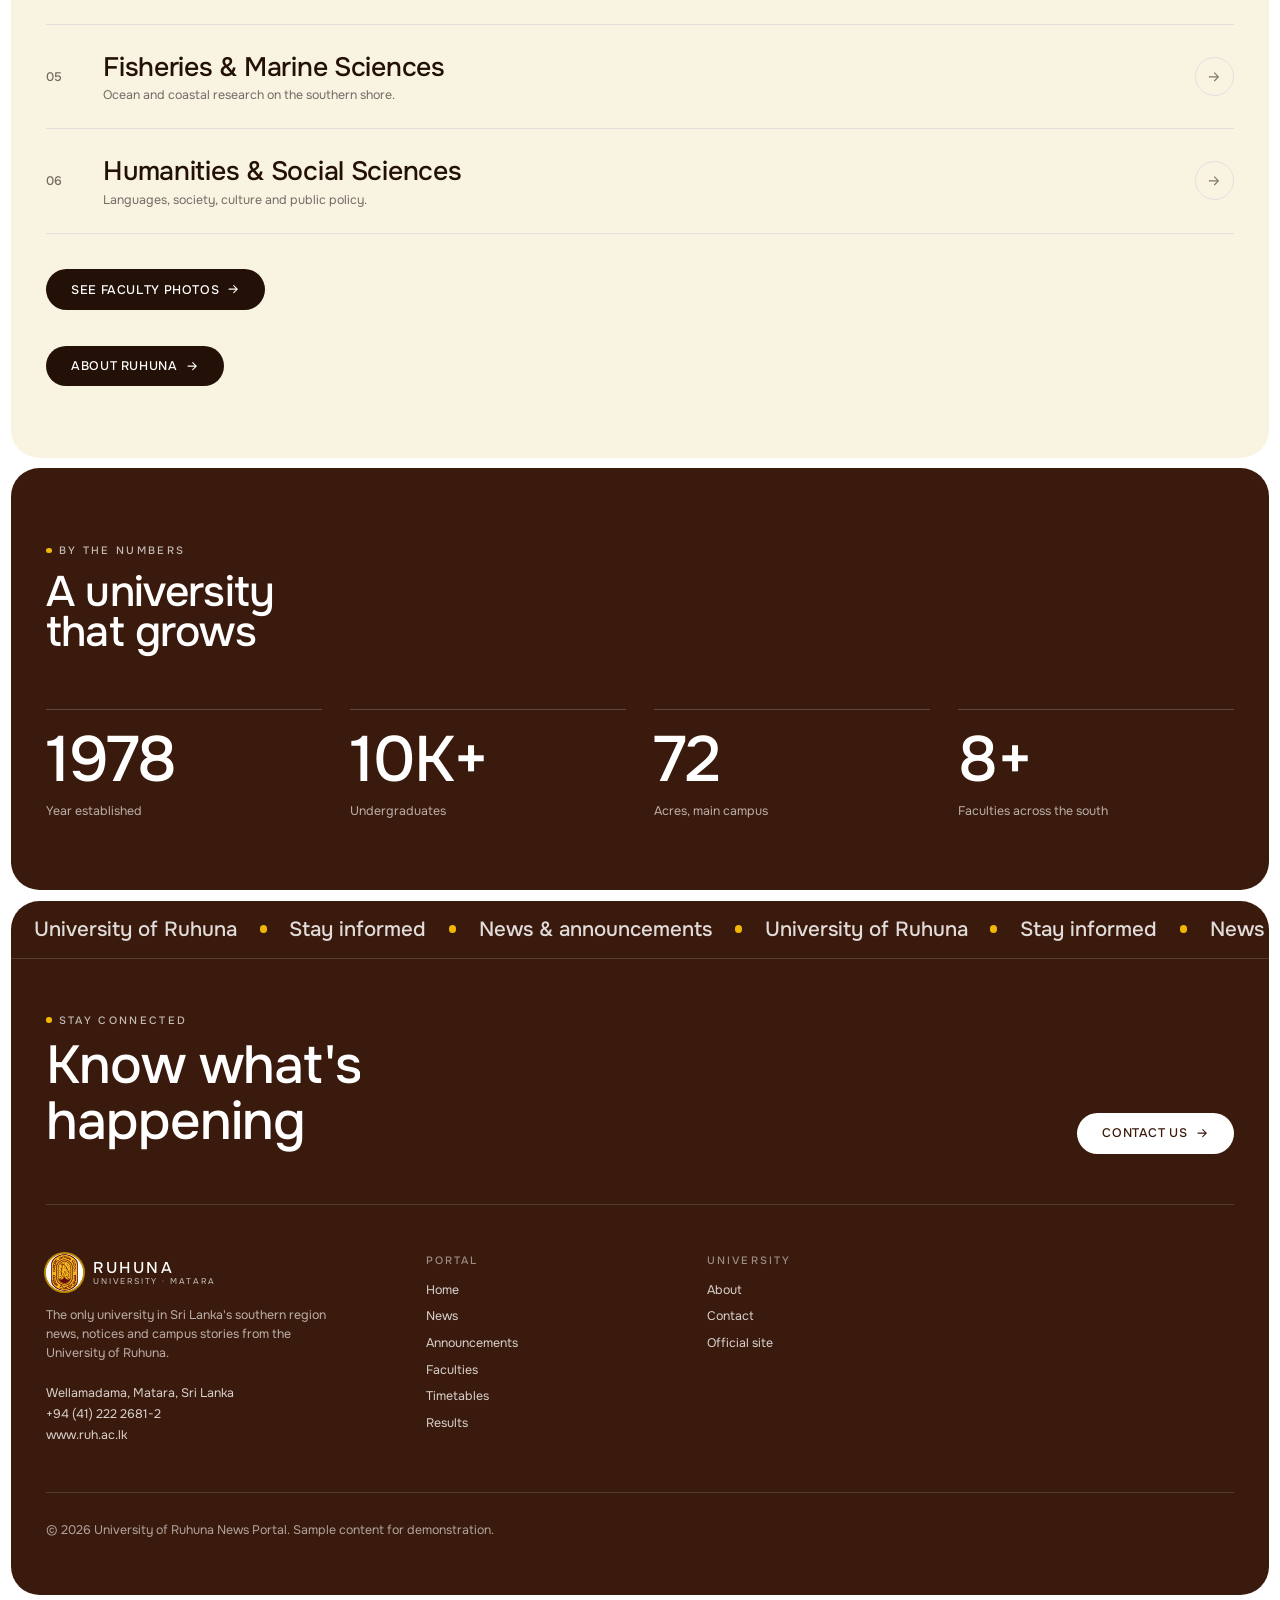
==== commit 65bdc797: "faculties" ====
--- a/index.html
+++ b/index.html
@@ -1,440 +1,482 @@
-<!doctype html>
-<html lang="en">
-<head>
-<meta charset="utf-8">
-<meta name="viewport" content="width=device-width, initial-scale=1">
-<title>University of Ruhuna — News Portal</title>
-<meta name="description" content="News, announcements, timetables and campus life from the University of Ruhuna, Matara, Sri Lanka.">
-
-<!-- Font (Onest) from Google Fonts. If there is no internet the site uses a normal font instead. -->
-<link rel="preconnect" href="https://fonts.googleapis.com">
-<link rel="preconnect" href="https://fonts.gstatic.com" crossorigin>
-<link href="https://fonts.googleapis.com/css2?family=Onest:wght@400;500&display=swap" rel="stylesheet">
-
-<link rel="stylesheet" href="styles.css">
-</head>
-<body>
-
-<!-- LOADING SCREEN -->
-<div id="loader" aria-hidden="true">
-  <div class="loader-box">
-    <span class="logo big" data-logo></span>          <!-- the logo picture -->
-    <b class="loader-title">University of Ruhuna</b>  <!-- EDIT: big text -->
-    <small class="loader-sub">News Portal</small>     <!-- EDIT: small text -->
-  </div>
-  <div class="track"><i></i></div>
-</div>
-
-
-<!-- TOP BAR -->
-<header class="top" id="top">
-  <!-- Links shown on big screens (other pages are in the right slide menu) -->
-  <nav class="nav" aria-label="Primary">
-    <a href="#/home" data-nav="home">Home</a>
-    <a href="#/news" data-nav="news">News</a>
-    <a href="#/announcements" data-nav="announcements">Announcements</a>
-  </nav>
-
-  <!-- Logo + name (click = go Home) -->
-  <a href="#/home" class="brand" aria-label="University of Ruhuna home">
-    <span class="logo" data-logo></span>
-    <span><b>Ruhuna</b><small>University · Matara</small></span>
-  </a>
-
-  <div class="right">
-    <!-- Button that opens the right slide menu -->
-    <button class="burger" id="burger" aria-label="Open menu"><i></i><i></i></button>
-  </div>
-</header>
-
-
-<main>
-<div id="view">
-
-
-<!-- HOME  START   -->
-<section class="page" data-page="home">
-
-  <section class="hero">
-    <div class="plate"><div class="inner" data-parallax>
-      <!-- script.js puts one <img> per photo in here and fades between them -->
-      <div class="slides" id="heroSlides"></div>
-    </div></div>
-
-    <h1 class="words" data-words>Ruhuna University News Portal</h1>   <!-- EDIT: giant title -->
-
-    <div class="row">
-      <!-- EDIT: the two lines of the tagline -->
-      <p class="tag"><span class="clip"><span style="transition-delay:.35s">Stay Informed,</span></span><span class="clip"><span style="transition-delay:.46s">Stay Ahead</span></span></p>
-
-      <div class="cluster">
-        <!-- Small card that rotates the 3 latest news (filled automatically from script.js) -->
-        <div class="slider rv" style="transition-delay:.65s">
-          <div class="scard glass" id="sCard"></div>
-          <div class="dotsrow light" id="sDots"></div>
-        </div>
-      </div>
-    </div>
-
-    <!-- Little progress bars + "1 / 4" counter for the photo slideshow (display only, filled by script.js).
-         The photos change by themselves; there are no buttons. -->
-    <div class="hctrl" id="heroDots" aria-hidden="true"></div>
-  </section>
-
-  <!-- OPTIONAL FEATURE -->
-  <div class="quick" data-feature="quickLinks">
-    <a class="rv" href="http://scilms.ruh.ac.lk" target="_blank" rel="noopener"><span>Student portal<small>Your account</small></span><svg viewBox="0 0 24 24" fill="none" stroke="currentColor" stroke-width="1.8" stroke-linecap="round" stroke-linejoin="round"><path d="M5 12h14M13 6l6 6-6 6"/></svg></a>
-    <a class="rv" href="https://opac.lib.ruh.ac.lk" target="_blank" rel="noopener" style="transition-delay:.08s"><span>Library<small>Books and journals</small></span><svg viewBox="0 0 24 24" fill="none" stroke="currentColor" stroke-width="1.8" stroke-linecap="round" stroke-linejoin="round"><path d="M5 12h14M13 6l6 6-6 6"/></svg></a>
-    <a class="rv" href="#/results" style="transition-delay:.16s"><span>Exam results<small>Check your marks</small></span><svg viewBox="0 0 24 24" fill="none" stroke="currentColor" stroke-width="1.8" stroke-linecap="round" stroke-linejoin="round"><path d="M5 12h14M13 6l6 6-6 6"/></svg></a>
-    <a class="rv" href="#/timetables" style="transition-delay:.24s"><span>Timetables<small>Lectures and exams</small></span><svg viewBox="0 0 24 24" fill="none" stroke="currentColor" stroke-width="1.8" stroke-linecap="round" stroke-linejoin="round"><path d="M5 12h14M13 6l6 6-6 6"/></svg></a>
-  </div>
-
-
-  <!-- HOME: LATEST NEWS  -->
-  <section class="s surface pad mt3" style="padding-top:5rem">
-    <div class="rv"><span class="eyebrow">Latest news</span><h2 class="t">Fresh from<br>campus</h2></div>
-    <!-- Only visible when an administrator is signed in -->
-    <div class="adminbar" data-admin-only hidden>
-      <b>Admin mode</b><span>Add or remove content, or change the site colours.</span><span class="sp"></span>
-      <button class="pill gold" data-act="admin-news">+ News</button>
-      <button class="pill gold" data-act="admin-ann">+ Announcement</button>
-      <button class="pill gold" data-act="admin-theme">Colours</button>
-    </div>
-    <ul class="gridn" id="homeNews"></ul>   <!-- news cards, made automatically -->
-    <div style="margin-top:2.5rem"><a class="pill solid" href="#/news">All news <svg viewBox="0 0 24 24" fill="none" stroke="currentColor" stroke-width="1.8" stroke-linecap="round" stroke-linejoin="round"><path d="M5 12h14M13 6l6 6-6 6"/></svg></a></div>
-  </section>
-
-  <!-- HOME: ANNOUNCEMENTS -->
-  <section class="s pad" style="background:var(--background)">
-    <div class="rv"><span class="eyebrow">Notice board</span><h2 class="t">Announcements</h2></div>
-    <ul class="alist" id="homeAnn"></ul>   <!-- made automatically -->
-    <div style="margin-top:2.5rem"><a class="pill outline" href="#/announcements">See all notices <svg viewBox="0 0 24 24" fill="none" stroke="currentColor" stroke-width="1.8" stroke-linecap="round" stroke-linejoin="round"><path d="M5 12h14M13 6l6 6-6 6"/></svg></a></div>
-  </section>
-
-  <!-- HOME: FACULTIES  -->
-  <section class="s pad surface mt3" style="padding-top:6rem">
-    <div class="rv"><span class="eyebrow">Faculties</span><h2 class="t">Many fields,<br>one university</h2></div>
-    <ul class="fl">
-      <li class="rv"><a class="frow" href="https://www.eng.ruh.ac.lk"><span class="n">01</span><span class="m"><h3>Engineering</h3><p>Civil, electrical, mechanical and more, built at Hapugala.</p></span><span class="c"><svg viewBox="0 0 24 24" fill="none" stroke="currentColor" stroke-width="1.8" stroke-linecap="round" stroke-linejoin="round"><path d="M5 12h14M13 6l6 6-6 6"/></svg></span></a></li>
-      <li class="rv"><a class="frow" href="https://www.medi.ruh.ac.lk"><span class="n">02</span><span class="m"><h3>Medicine</h3><p>Advancing healthcare, clinical studies, and medical sciences.</p></span><span class="c"><svg viewBox="0 0 24 24" fill="none" stroke="currentColor" stroke-width="1.8" stroke-linecap="round" stroke-linejoin="round"><path d="M5 12h14M13 6l6 6-6 6"/></svg></span></a></li>
-      <li class="rv"><a class="frow" href="https://www.sci.ruh.ac.lk/"><span class="n">03</span><span class="m"><h3>Science</h3><p>Exploring mathematics, physics, chemistry, and modern laboratory research.</p></span><span class="c"><svg viewBox="0 0 24 24" fill="none" stroke="currentColor" stroke-width="1.8" stroke-linecap="round" stroke-linejoin="round"><path d="M5 12h14M13 6l6 6-6 6"/></svg></span></a></li>
-      <li class="rv"><a class="frow" href="https://agri.ruh.ac.lk"><span class="n">04</span><span class="m"><h3>Agriculture</h3><p>Crops, animal science, food and sustainable farming.</p></span><span class="c"><svg viewBox="0 0 24 24" fill="none" stroke="currentColor" stroke-width="1.8" stroke-linecap="round" stroke-linejoin="round"><path d="M5 12h14M13 6l6 6-6 6"/></svg></span></a></li>
-      <li class="rv"><a class="frow" href="https://www.fmst.ruh.ac.lk"><span class="n">05</span><span class="m"><h3>Fisheries &amp; Marine Sciences</h3><p>Ocean and coastal research on the southern shore.</p></span><span class="c"><svg viewBox="0 0 24 24" fill="none" stroke="currentColor" stroke-width="1.8" stroke-linecap="round" stroke-linejoin="round"><path d="M5 12h14M13 6l6 6-6 6"/></svg></span></a></li>
-      <li class="rv"><a class="frow" href="https://hss.ruh.ac.lk"><span class="n">06</span><span class="m"><h3>Humanities &amp; Social Sciences</h3><p>Languages, society, culture and public policy.</p></span><span class="c"><svg viewBox="0 0 24 24" fill="none" stroke="currentColor" stroke-width="1.8" stroke-linecap="round" stroke-linejoin="round"><path d="M5 12h14M13 6l6 6-6 6"/></svg></span></a></li>
-    </ul>
-    <div style="margin-top:2.5rem"><a class="pill solid" href="#/about">About Ruhuna <svg viewBox="0 0 24 24" fill="none" stroke="currentColor" stroke-width="1.8" stroke-linecap="round" stroke-linejoin="round"><path d="M5 12h14M13 6l6 6-6 6"/></svg></a></div>
-  </section>
-
-  <!-- HOME: NUMBERS  -->
-  <section class="s dark pad mt3">
-    <div class="rv"><span class="eyebrow light">By the numbers</span><h2 class="t">A university<br>that grows</h2></div>
-    <dl class="stats">
-      <div class="rv"><b>1978</b><span>Year established</span></div>
-      <div class="rv" style="transition-delay:.11s"><b>10K+</b><span>Undergraduates</span></div>
-      <div class="rv" style="transition-delay:.22s"><b>72</b><span>Acres, main campus</span></div>
-      <div class="rv" style="transition-delay:.33s"><b>8+</b><span>Faculties across the south</span></div>
-    </dl>
-  </section>
-
-</section>
-
-
-<!-- PAGE: NEWS   -->
-<section class="page" data-page="news">
-
-  <!-- Banner at the top. EDIT: the photo (src), the title and the sentence -->
-  <section class="phero">
-    <div class="plate"><div class="inner" data-parallax><img src="Resource/images/bigthing/4.jpg" alt="" style="object-position:70% 40%"></div></div>
-    <span class="eyebrow light">University news</span>
-    <h1 class="words" data-words>News</h1>
-    <p>Research, campus life, academics and achievements from across the University of Ruhuna.</p>
-  </section>
-
-  <section class="s pad" style="background:var(--background);margin-top:.75rem">
-    <!-- Only visible when an administrator is signed in -->
-    <div class="adminbar" data-admin-only hidden>
-      <b>Admin mode</b><span>Add or remove news.</span><span class="sp"></span>
-      <button class="pill gold" data-act="admin-news">+ News</button>
-      <button class="pill gold" data-act="admin-theme">Colours</button>
-    </div>
-    <!-- OPTIONAL FEATURE: SEARCH BOX (remove this block or set features.search = false) -->
-    <label class="search" data-feature="search"><svg viewBox="0 0 24 24" fill="none" stroke="currentColor" stroke-width="1.8" stroke-linecap="round"><circle cx="11" cy="11" r="7"/><path d="M20 20l-3.5-3.5"/></svg><input id="qNews" type="search" placeholder="Search news…" autocomplete="off"></label>
-    <div class="filters" id="filters"></div>   <!-- category buttons, made automatically -->
-    <ul class="gridn" id="newsGrid"></ul>       <!-- news cards, made automatically -->
-  </section>
-
-</section>
-
-
-
-<!-- PAGE: ANNOUNCEMENTS -->
-<section class="page" data-page="announcements">
-
-  <!-- Banner at the top. EDIT: photo, title, sentence -->
-  <section class="phero">
-    <div class="plate"><div class="inner" data-parallax><img src="Resource/images/bigthing/3.jpg" alt="" style="object-position:20% 60%"></div></div>
-    <span class="eyebrow light">Notice board</span>
-    <h1 class="words" data-words>Announcements</h1>
-    <p>Official notices for students and staff. No sign-in needed to read them.</p>
-  </section>
-
-  <section class="s pad" style="background:var(--background);margin-top:.75rem">
-    <!-- Only visible when an administrator is signed in -->
-    <div class="adminbar" data-admin-only hidden>
-      <b>Admin mode</b><span>Add or remove announcements.</span><span class="sp"></span>
-      <button class="pill gold" data-act="admin-ann">+ Announcement</button>
-      <button class="pill gold" data-act="admin-theme">Colours</button>
-    </div>
-    <!-- OPTIONAL FEATURE: SEARCH BOX (remove this block or set features.search = false) -->
-    <label class="search" data-feature="search"><svg viewBox="0 0 24 24" fill="none" stroke="currentColor" stroke-width="1.8" stroke-linecap="round"><circle cx="11" cy="11" r="7"/><path d="M20 20l-3.5-3.5"/></svg><input id="qAnn" type="search" placeholder="Search announcements…" autocomplete="off"></label>
-    <ul class="alist" id="annList" style="margin-top:2rem"></ul>   <!-- made automatically -->
-  </section>
-
-</section>
-
-<!-- PAGE: TIMETABLES -->
-<section class="page" data-page="timetables">
-
-  <!-- Banner at the top. EDIT: photo, title, sentence -->
-  <section class="phero">
-    <div class="plate"><div class="inner" data-parallax><img src="Resource/images/bigthing/3.jpg" alt="" style="object-position:50% 70%"></div></div>
-    <span class="eyebrow light">Lectures &amp; exams</span>
-    <h1 class="words" data-words>Timetables</h1>
-    <p>Pick your faculty and year to see this week's lectures, practicals and the exams coming up.</p>
-  </section>
-
-  <section class="s pad" style="background:var(--background);margin-top:.75rem" id="ttPage">
-
-    <!-- ADMIN ONLY: add / save buttons (visible after signing in as administrator) -->
-    <div class="adminbar" data-admin-only hidden>
-      <b>Administrator tools</b><span>Add timetable entries, or delete them from the cards below.</span><span class="sp"></span>
-      <button class="pill solid" type="button" data-act="admin-lecture">+ Add lecture</button>
-      <button class="pill gold" type="button" data-act="admin-exam">+ Add exam</button>
-      <button class="pill outline" type="button" data-act="admin-save">Save code</button>
-    </div>
-
-    <!-- CONTROL PANEL: choose Lectures/Exams, Day/Week view, search and filters -->
-    <div class="tt-panel rv">
-      <div class="tt-row">
-        <!-- Lectures | Exams switch -->
-        <div class="seg tt-seg" id="ttType" role="tablist" aria-label="Timetable type"></div>
-        <!-- Day list | Week grid switch (only for lectures) -->
-        <div class="seg tt-seg" id="ttView" role="tablist" aria-label="View"></div>
-        <!-- Search box (OPTIONAL: remove this label or set features.search = false) -->
-        <label class="search tt-search" data-feature="search"><svg viewBox="0 0 24 24" fill="none" stroke="currentColor" stroke-width="1.8" stroke-linecap="round"><circle cx="11" cy="11" r="7"/><path d="M20 20l-3.5-3.5"/></svg><input id="ttQ" type="search" placeholder="Search course, room or lecturer" aria-label="Search timetable" autocomplete="off"></label>
-      </div>
-      <div class="tt-filter"><span class="tt-lbl">Faculty</span><div class="filters" id="ttFac"></div></div>
-      <div class="tt-filter"><span class="tt-lbl">Year</span><div class="filters" id="ttYear"></div></div>
-      <div class="tt-filter" id="ttDayRow"><span class="tt-lbl">Day</span><div class="filters" id="ttDay"></div></div>
-    </div>
-
-    <!-- The timetable itself (cards or week grid) -->
-    <div id="ttBody" class="tt-body"></div>
-    <!-- Small colour legend under the week grid -->
-    <p class="tt-note" id="ttNote"></p>
-  </section>
-
-  <!-- AT A GLANCE: four big numbers about the selected timetable -->
-  <section class="s dark pad mt3">
-    <div class="rv"><span class="eyebrow light">At a glance</span><h2 class="t">Your week,<br>in numbers</h2></div>
-    <dl class="stats" id="ttStats"></dl>
-  </section>
-
-</section>
-
-<!-- PAGE: RESULTS  -->
-<section class="page" data-page="results">
-
-  <!-- Banner at the top. EDIT: photo, title, sentence -->
-  <section class="phero">
-    <div class="plate"><div class="inner" data-parallax><img src="Resource/images/bigthing/4.jpg" alt="" style="object-position:30% 60%"></div></div>
-    <span class="eyebrow light">Examinations</span>
-    <h1 class="words" data-words>Exam Results</h1>
-    <p>Enter your index number to see your marks, grades and semester GPA.</p>
-  </section>
-
-  <section class="s pad" style="background:var(--background);margin-top:.75rem">
-
-    <!-- ADMIN ONLY: add results / copy the code (visible after signing in as administrator) -->
-    <div class="adminbar" data-admin-only hidden>
-      <b>Administrator tools</b><span>Add a student's results, or delete them from the result sheet.</span><span class="sp"></span>
-      <button class="pill solid" type="button" data-act="admin-result">+ Add results</button>
-      <button class="pill outline" type="button" data-act="admin-save">Save code</button>
-    </div>
-
-    <!-- SEARCH BOX: the visitor types an index number here -->
-    <form class="rs-lookup rv" id="fResult" novalidate>
-      <label for="rsIndex">Index number</label>
-      <div class="rs-row">
-        <input id="rsIndex" placeholder="e.g. SC/2022/014" autocomplete="off" spellcheck="false">
-        <button class="pill solid" type="submit">View results</button>
-      </div>
-      <!-- DEMO HELPER: buttons with the sample index numbers (script.js fills them).
-           DELETE this paragraph when you use real data. -->
-      <p class="rs-hint">Demo index numbers: <span id="rsChips"></span></p>
-    </form>
-
-    <!-- The result sheet (or a message) appears here -->
-    <div id="rsBody"></div>
-  </section>
-
-  <!-- GRADING SCALE (built from the GRADES table in script.js) -->
-  <section class="s surface pad mt3">
-    <div class="rv"><span class="eyebrow">How grades work</span><h2 class="t">Grading scale</h2></div>
-    <div class="rs-scale" id="rsScale"></div>
-  </section>
-
-</section>
-
-<!-- PAGE: CONTACT   -->
-<section class="page" data-page="contact">
-
-  <!-- Banner at the top. EDIT: photo, title, sentence -->
-  <section class="phero">
-    <div class="plate"><div class="inner" data-parallax><img src="Resource/images/bigthing/4.jpg" alt="" style="object-position:90% 70%"></div></div>
-    <span class="eyebrow light">Get in touch</span>
-    <h1 class="words" data-words>Contact</h1>
-    <p>Questions about the portal or a story to share? Reach the university or send us a message.</p>
-  </section>
-
-  <section class="s pad" style="background:var(--background);margin-top:.75rem">
-    <div class="two">
-
-      <!-- CONTACT INFO  (EDIT: address, phone, fax, website) -->
-      <div class="info rv">
-        <div><small>Address</small><span>University of Ruhuna, Wellamadama, Matara, Sri Lanka</span></div>
-        <div><small>Telephone</small><a href="tel:+94412222681">(+94) 41-2033250</a></div>
-        <div><small>Fax</small><span>+94 (41) 222 2683</span></div>
-        <div><small>Website</small><a href="http://www.ruh.ac.lk" target="_blank" rel="noopener">www.ruh.ac.lk</a></div>
-      </div>
-
-      <!-- CONTACT FORM  (demo only: it does not send anything yet) -->
-      <div class="rv" style="transition-delay:.12s" id="cWrap">
-        <form class="f" id="fContact" novalidate>
-          <div class="field"><label for="cn">Full name</label><input id="cn" placeholder="User Name"></div>
-          <div class="field"><label for="ce">Email</label><input id="ce" type="email" placeholder="you@email.com"></div>
-          <div class="field"><label for="cm">Message</label><textarea id="cm" rows="5" placeholder="How can we help?"></textarea></div>
-          <div class="err" id="cErr"></div>
-          <button class="pill solid" type="submit" style="align-self:flex-start">Send message</button>
-        </form>
-      </div>
-
-    </div>
-  </section>
-
-</section>
-
-
-<!-- ABOUT -->
-<section class="page" data-page="about">
-
-  <!-- Banner at the top. EDIT: photo, title, sentence -->
-  <section class="phero">
-    <div class="plate"><div class="inner" data-parallax><img src="Resource/images/bigthing/1.jpeg" alt="" style="object-position:50% 50%"></div></div>
-    <span class="eyebrow light">Our story</span>
-    <h1 class="words" data-words>About Ruhuna</h1>
-    <p>Established in 1978 and a full university since 1984, in Matara, southern Sri Lanka.</p>
-  </section>
-
-  <!-- ABOUT: HISTORY text + photo (EDIT: the photo file in src) -->
-  <section class="s pad" style="background:var(--background);margin-top:.75rem">
-    <div class="two">
-      <div class="prose rv">
-        <span class="eyebrow">History</span>
-        <h2 class="t" style="margin-bottom:1.5rem">The university of the south</h2>
-        <p>The University of Ruhuna opened as Ruhuna University College in 1978 at Meddawatta, Matara, and became a full university in 1984. It remains the only university in Sri Lanka's southern region.</p>
-        <p>The main campus at Wellamadama, Matara covers about 72 acres, with faculties and teaching hospitals across the southern province.</p>
-        <p>Its motto, <em> wisdom is the jewel of humankind</em>.</p>
-      </div>
-      <div class="photo rv"><img class="ph" src="Resource/images/bigthing/1.jpeg" alt="University of Ruhuna"></div>
-    </div>
-
-
-  </section>
-
-  <!-- ABOUT: ALL FACULTIES (EDIT: copy one <li> block to add a faculty) -->
-  <section class="s surface pad mt3">
-    <div class="rv"><span class="eyebrow">Faculties</span><h2 class="t">Where you can study</h2></div>
-    <ul class="fl">
-      <li class="rv"><div class="frow"><span class="n">01</span><span class="m"><h3>Engineering</h3><p>Civil, electrical, mechanical and more, built at Hapugala.</p></span></div></li>
-      <li class="rv"><div class="frow"><span class="n">02</span><span class="m"><h3>Medicine</h3><p>Advancing healthcare, clinical studies, and medical sciences, with teaching hospitals in Galle.</p></span></div></li>
-      <li class="rv"><div class="frow"><span class="n">03</span><span class="m"><h3>Science</h3><p>Exploring mathematics, physics, chemistry, and modern laboratory research.</p></span></div></li>
-      <li class="rv"><div class="frow"><span class="n">04</span><span class="m"><h3>Agriculture</h3><p>Crops, animal science, food and sustainable farming.</p></span></div></li>
-      <li class="rv"><div class="frow"><span class="n">05</span><span class="m"><h3>Management &amp; Finance</h3><p>Business, accounting and entrepreneurship.</p></span></div></li>
-      <li class="rv"><div class="frow"><span class="n">06</span><span class="m"><h3>Fisheries &amp; Marine Sciences</h3><p>Ocean and coastal research on the southern shore.</p></span></div></li>
-      <li class="rv"><div class="frow"><span class="n">07</span><span class="m"><h3>Technology</h3><p>Applied technology programmes for modern industry.</p></span></div></li>
-      <li class="rv"><div class="frow"><span class="n">08</span><span class="m"><h3>Humanities &amp; Social Sciences</h3><p>Languages, society, culture and public policy.</p></span></div></li>
-    </ul>
-  </section>
-
-</section>
-
-
-</div><!-- end #view -->
-
-<footer class="ft mt3">
-  <div class="f-marquee" data-feature="footerMarquee" aria-hidden="true">
-    <div class="mq-track">
-      <div class="mq-set">
-        <div class="mq-item"><span>University of Ruhuna</span><i class="mq-dot"></i></div>
-        <div class="mq-item"><span>Stay informed</span><i class="mq-dot"></i></div>
-        <div class="mq-item"><span>News &amp; announcements</span><i class="mq-dot"></i></div>
-      </div>
-    </div>
-  </div>
-
-  <div class="cta">
-    <div>
-      <span class="eyebrow light">Stay connected</span>
-      <p><span class="clip rv-line"><span>Know what's</span></span><span class="clip rv-line"><span>happening</span></span></p>
-    </div>
-    <a class="pill light rv" href="#/contact">Contact us <svg viewBox="0 0 24 24" fill="none" stroke="currentColor" stroke-width="1.8" stroke-linecap="round" stroke-linejoin="round"><path d="M5 12h14M13 6l6 6-6 6"/></svg></a>
-  </div>
-
-  <!-- Three footer columns: about + address, portal links, university links -->
-  <div class="cols">
-    <div>
-      <div class="brand"><span class="logo" data-logo></span><span><b style="font-size:1.1rem">Ruhuna</b><small>University · Matara</small></span></div>
-      <p class="blurb">The only university in Sri Lanka's southern region <br> news, notices and campus stories from the University of Ruhuna.</p>
-      <address><span>Wellamadama, Matara, Sri Lanka</span><a href="tel:+94412222681">+94 (41) 222 2681-2</a><a href="http://www.ruh.ac.lk" target="_blank" rel="noopener">www.ruh.ac.lk</a></address>
-    </div>
-    <nav><h4>Portal</h4><ul><li><a href="#/home">Home</a></li><li><a href="#/news">News</a></li><li><a href="#/announcements">Announcements</a></li><li><a href="#/timetables">Timetables</a></li><li><a href="#/results">Results</a></li></ul></nav>
-    <nav><h4>University</h4><ul><li><a href="#/about">About</a></li><li><a href="#/contact">Contact</a></li><li><a href="http://www.ruh.ac.lk" target="_blank" rel="noopener">Official site</a></li></ul></nav>
-  </div>
-  <div class="bar"><span>© 2026 University of Ruhuna News Portal. Sample content for demonstration.</span></div>
-</footer>
-</main>
-
-
-<!-- RIGHT SLIDE MENU -->
-<div class="drawer" id="drawer">
-  <div class="bk" data-close="drawer"></div>
-  <aside role="dialog" aria-label="Menu" data-lenis-prevent>
-    <div style="display:flex;justify-content:space-between;align-items:center">
-      <div class="brand"><span class="logo" data-logo></span><span><b>Ruhuna</b><small>University · Matara</small></span></div>
-      <button class="xbtn" data-close="drawer" aria-label="Close menu"><svg viewBox="0 0 24 24" fill="none" stroke="currentColor" stroke-width="1.8" stroke-linecap="round"><path d="M6 6l12 12M18 6L6 18"/></svg></button>
-    </div>
-    <nav id="dnav">
-      <a href="#/home" data-nav="home" style="transition-delay:.12s">Home</a>
-      <a href="#/news" data-nav="news" style="transition-delay:.19s">News</a>
-      <a href="#/announcements" data-nav="announcements" style="transition-delay:.26s">Announcements</a>
-      <a href="#/timetables" data-nav="timetables" style="transition-delay:.33s">Timetables</a>
-      <a href="#/results" data-nav="results" style="transition-delay:.4s">Results</a>
-      <a href="#/contact" data-nav="contact" style="transition-delay:.47s">Contact</a>
-      <a href="#/about" data-nav="about" style="transition-delay:.54s">About</a>
-    </nav>
-    <!-- Sign in / user box (filled by script.js) -->
-    <div class="foot" id="dfoot"></div>
-  </aside>
-</div>
-
-<div class="modal" id="mAuth"><div class="bk" data-close="mAuth"></div><div class="panel" role="dialog" aria-modal="true" aria-label="Sign in" id="pAuth" data-lenis-prevent></div></div>
-<div class="modal" id="mAdmin"><div class="bk" data-close="mAdmin"></div><div class="panel wide" role="dialog" aria-modal="true" aria-label="Admin panel" id="pAdmin" data-lenis-prevent></div></div>
-<div class="modal" id="mRead"><div class="bk" data-close="mRead"></div><div class="panel wide" role="dialog" aria-modal="true" aria-label="Details" id="pRead" data-lenis-prevent></div></div>
-<div id="toast" role="status"></div>   <!-- the small message at the bottom of the screen -->
-<div id="progress" data-feature="scrollTools"></div>
-<button id="toTop" data-feature="scrollTools" aria-label="Back to top"><svg viewBox="0 0 24 24" fill="none" stroke="currentColor" stroke-width="2" stroke-linecap="round" stroke-linejoin="round"><path d="M12 19V5M6 11l6-6 6 6"/></svg></button>
-
-<script src="script.js"></script>
-</body>
-</html>
+<!doctype html>
+<html lang="en">
+<head>
+<meta charset="utf-8">
+<meta name="viewport" content="width=device-width, initial-scale=1">
+<title>University of Ruhuna — News Portal</title>
+<meta name="description" content="News, announcements, timetables and campus life from the University of Ruhuna, Matara, Sri Lanka.">
+
+<!-- Font (Onest) from Google Fonts. If there is no internet the site uses a normal font instead. -->
+<link rel="preconnect" href="https://fonts.googleapis.com">
+<link rel="preconnect" href="https://fonts.gstatic.com" crossorigin>
+<link href="https://fonts.googleapis.com/css2?family=Onest:wght@400;500&display=swap" rel="stylesheet">
+
+<link rel="stylesheet" href="styles.css">
+</head>
+<body>
+
+<!-- LOADING SCREEN -->
+<div id="loader" aria-hidden="true">
+  <div class="loader-box">
+    <span class="logo big" data-logo></span>          <!-- the logo picture -->
+    <b class="loader-title">University of Ruhuna</b>  <!-- EDIT: big text -->
+    <small class="loader-sub">News Portal</small>     <!-- EDIT: small text -->
+  </div>
+  <div class="track"><i></i></div>
+</div>
+
+
+<!-- TOP BAR -->
+<header class="top" id="top">
+  <!-- Links shown on big screens (other pages are in the right slide menu) -->
+  <nav class="nav" aria-label="Primary">
+    <a href="#/home" data-nav="home">Home</a>
+    <a href="#/news" data-nav="news">News</a>
+    <a href="#/announcements" data-nav="announcements">Announcements</a>
+    <a href="#/faculties" data-nav="faculties">Faculties</a>
+  </nav>
+
+  <!-- Logo + name (click = go Home) -->
+  <a href="#/home" class="brand" aria-label="University of Ruhuna home">
+    <span class="logo" data-logo></span>
+    <span><b>Ruhuna</b><small>University · Matara</small></span>
+  </a>
+
+  <div class="right">
+    <!-- Button that opens the right slide menu -->
+    <button class="burger" id="burger" aria-label="Open menu"><i></i><i></i></button>
+  </div>
+</header>
+
+
+<main>
+<div id="view">
+
+
+<!-- HOME  START   -->
+<section class="page" data-page="home">
+
+  <section class="hero">
+    <div class="plate"><div class="inner" data-parallax>
+      <!-- script.js puts one <img> per photo in here and fades between them -->
+      <div class="slides" id="heroSlides"></div>
+    </div></div>
+
+    <h1 class="words" data-words>Ruhuna University News Portal</h1>   <!-- EDIT: giant title -->
+
+    <div class="row">
+      <!-- EDIT: the two lines of the tagline -->
+      <p class="tag"><span class="clip"><span style="transition-delay:.35s">Stay Informed,</span></span><span class="clip"><span style="transition-delay:.46s">Stay Ahead</span></span></p>
+
+      <div class="cluster">
+        <!-- Small card that rotates the 3 latest news (filled automatically from script.js) -->
+        <div class="slider rv" style="transition-delay:.65s">
+          <div class="scard glass" id="sCard"></div>
+          <div class="dotsrow light" id="sDots"></div>
+        </div>
+      </div>
+    </div>
+
+    <!-- Little progress bars + "1 / 4" counter for the photo slideshow (display only, filled by script.js).
+         The photos change by themselves; there are no buttons. -->
+    <div class="hctrl" id="heroDots" aria-hidden="true"></div>
+  </section>
+
+  <!-- OPTIONAL FEATURE -->
+  <div class="quick" data-feature="quickLinks">
+    <a class="rv" href="http://scilms.ruh.ac.lk" target="_blank" rel="noopener"><span>Student portal<small>Your account</small></span><svg viewBox="0 0 24 24" fill="none" stroke="currentColor" stroke-width="1.8" stroke-linecap="round" stroke-linejoin="round"><path d="M5 12h14M13 6l6 6-6 6"/></svg></a>
+    <a class="rv" href="https://opac.lib.ruh.ac.lk" target="_blank" rel="noopener" style="transition-delay:.08s"><span>Library<small>Books and journals</small></span><svg viewBox="0 0 24 24" fill="none" stroke="currentColor" stroke-width="1.8" stroke-linecap="round" stroke-linejoin="round"><path d="M5 12h14M13 6l6 6-6 6"/></svg></a>
+    <a class="rv" href="#/results" style="transition-delay:.16s"><span>Exam results<small>Check your marks</small></span><svg viewBox="0 0 24 24" fill="none" stroke="currentColor" stroke-width="1.8" stroke-linecap="round" stroke-linejoin="round"><path d="M5 12h14M13 6l6 6-6 6"/></svg></a>
+    <a class="rv" href="#/timetables" style="transition-delay:.24s"><span>Timetables<small>Lectures and exams</small></span><svg viewBox="0 0 24 24" fill="none" stroke="currentColor" stroke-width="1.8" stroke-linecap="round" stroke-linejoin="round"><path d="M5 12h14M13 6l6 6-6 6"/></svg></a>
+  </div>
+
+
+  <!-- HOME: LATEST NEWS  -->
+  <section class="s surface pad mt3" style="padding-top:5rem">
+    <div class="rv"><span class="eyebrow">Latest news</span><h2 class="t">Fresh from<br>campus</h2></div>
+    <!-- Only visible when an administrator is signed in -->
+    <div class="adminbar" data-admin-only hidden>
+      <b>Admin mode</b><span>Add or remove content, or change the site colours.</span><span class="sp"></span>
+      <button class="pill gold" data-act="admin-news">+ News</button>
+      <button class="pill gold" data-act="admin-ann">+ Announcement</button>
+      <button class="pill gold" data-act="admin-theme">Colours</button>
+    </div>
+    <ul class="gridn" id="homeNews"></ul>   <!-- news cards, made automatically -->
+    <div style="margin-top:2.5rem"><a class="pill solid" href="#/news">All news <svg viewBox="0 0 24 24" fill="none" stroke="currentColor" stroke-width="1.8" stroke-linecap="round" stroke-linejoin="round"><path d="M5 12h14M13 6l6 6-6 6"/></svg></a></div>
+  </section>
+
+  <!-- HOME: ANNOUNCEMENTS -->
+  <section class="s pad" style="background:var(--background)">
+    <div class="rv"><span class="eyebrow">Notice board</span><h2 class="t">Announcements</h2></div>
+    <ul class="alist" id="homeAnn"></ul>   <!-- made automatically -->
+    <div style="margin-top:2.5rem"><a class="pill outline" href="#/announcements">See all notices <svg viewBox="0 0 24 24" fill="none" stroke="currentColor" stroke-width="1.8" stroke-linecap="round" stroke-linejoin="round"><path d="M5 12h14M13 6l6 6-6 6"/></svg></a></div>
+  </section>
+
+  <!-- HOME: FACULTIES  -->
+  <section class="s pad surface mt3" style="padding-top:6rem">
+    <div class="rv"><span class="eyebrow">Faculties</span><h2 class="t">Many fields,<br>one university</h2></div>
+    <ul class="fl">
+      <li class="rv"><a class="frow" href="https://www.eng.ruh.ac.lk"><span class="n">01</span><span class="m"><h3>Engineering</h3><p>Civil, electrical, mechanical and more, built at Hapugala.</p></span><span class="c"><svg viewBox="0 0 24 24" fill="none" stroke="currentColor" stroke-width="1.8" stroke-linecap="round" stroke-linejoin="round"><path d="M5 12h14M13 6l6 6-6 6"/></svg></span></a></li>
+      <li class="rv"><a class="frow" href="https://www.medi.ruh.ac.lk"><span class="n">02</span><span class="m"><h3>Medicine</h3><p>Advancing healthcare, clinical studies, and medical sciences.</p></span><span class="c"><svg viewBox="0 0 24 24" fill="none" stroke="currentColor" stroke-width="1.8" stroke-linecap="round" stroke-linejoin="round"><path d="M5 12h14M13 6l6 6-6 6"/></svg></span></a></li>
+      <li class="rv"><a class="frow" href="https://www.sci.ruh.ac.lk/"><span class="n">03</span><span class="m"><h3>Science</h3><p>Exploring mathematics, physics, chemistry, and modern laboratory research.</p></span><span class="c"><svg viewBox="0 0 24 24" fill="none" stroke="currentColor" stroke-width="1.8" stroke-linecap="round" stroke-linejoin="round"><path d="M5 12h14M13 6l6 6-6 6"/></svg></span></a></li>
+      <li class="rv"><a class="frow" href="https://agri.ruh.ac.lk"><span class="n">04</span><span class="m"><h3>Agriculture</h3><p>Crops, animal science, food and sustainable farming.</p></span><span class="c"><svg viewBox="0 0 24 24" fill="none" stroke="currentColor" stroke-width="1.8" stroke-linecap="round" stroke-linejoin="round"><path d="M5 12h14M13 6l6 6-6 6"/></svg></span></a></li>
+      <li class="rv"><a class="frow" href="https://www.fmst.ruh.ac.lk"><span class="n">05</span><span class="m"><h3>Fisheries &amp; Marine Sciences</h3><p>Ocean and coastal research on the southern shore.</p></span><span class="c"><svg viewBox="0 0 24 24" fill="none" stroke="currentColor" stroke-width="1.8" stroke-linecap="round" stroke-linejoin="round"><path d="M5 12h14M13 6l6 6-6 6"/></svg></span></a></li>
+      <li class="rv"><a class="frow" href="https://hss.ruh.ac.lk"><span class="n">06</span><span class="m"><h3>Humanities &amp; Social Sciences</h3><p>Languages, society, culture and public policy.</p></span><span class="c"><svg viewBox="0 0 24 24" fill="none" stroke="currentColor" stroke-width="1.8" stroke-linecap="round" stroke-linejoin="round"><path d="M5 12h14M13 6l6 6-6 6"/></svg></span></a></li>
+    </ul>
+    <a class="pill solid rv" href="#/faculties" style="margin-top:2.5rem">See faculty photos <svg viewBox="0 0 24 24" fill="none" stroke="currentColor" stroke-width="1.8" stroke-linecap="round" stroke-linejoin="round"><path d="M5 12h14M13 6l6 6-6 6"/></svg></a>
+    <div style="margin-top:2.5rem"><a class="pill solid" href="#/about">About Ruhuna <svg viewBox="0 0 24 24" fill="none" stroke="currentColor" stroke-width="1.8" stroke-linecap="round" stroke-linejoin="round"><path d="M5 12h14M13 6l6 6-6 6"/></svg></a></div>
+  </section>
+
+  <!-- HOME: NUMBERS  -->
+  <section class="s dark pad mt3">
+    <div class="rv"><span class="eyebrow light">By the numbers</span><h2 class="t">A university<br>that grows</h2></div>
+    <dl class="stats">
+      <div class="rv"><b>1978</b><span>Year established</span></div>
+      <div class="rv" style="transition-delay:.11s"><b>10K+</b><span>Undergraduates</span></div>
+      <div class="rv" style="transition-delay:.22s"><b>72</b><span>Acres, main campus</span></div>
+      <div class="rv" style="transition-delay:.33s"><b>8+</b><span>Faculties across the south</span></div>
+    </dl>
+  </section>
+
+</section>
+
+
+<!-- PAGE: NEWS   -->
+<section class="page" data-page="news">
+
+  <!-- Banner at the top. EDIT: the photo (src), the title and the sentence -->
+  <section class="phero">
+    <div class="plate"><div class="inner" data-parallax><img src="Resource/images/bigthing/4.jpg" alt="" style="object-position:70% 40%"></div></div>
+    <span class="eyebrow light">University news</span>
+    <h1 class="words" data-words>News</h1>
+    <p>Research, campus life, academics and achievements from across the University of Ruhuna.</p>
+  </section>
+
+  <section class="s pad" style="background:var(--background);margin-top:.75rem">
+    <!-- Only visible when an administrator is signed in -->
+    <div class="adminbar" data-admin-only hidden>
+      <b>Admin mode</b><span>Add or remove news.</span><span class="sp"></span>
+      <button class="pill gold" data-act="admin-news">+ News</button>
+      <button class="pill gold" data-act="admin-theme">Colours</button>
+    </div>
+    <!-- OPTIONAL FEATURE: SEARCH BOX (remove this block or set features.search = false) -->
+    <label class="search" data-feature="search"><svg viewBox="0 0 24 24" fill="none" stroke="currentColor" stroke-width="1.8" stroke-linecap="round"><circle cx="11" cy="11" r="7"/><path d="M20 20l-3.5-3.5"/></svg><input id="qNews" type="search" placeholder="Search news…" autocomplete="off"></label>
+    <div class="filters" id="filters"></div>   <!-- category buttons, made automatically -->
+    <ul class="gridn" id="newsGrid"></ul>       <!-- news cards, made automatically -->
+  </section>
+
+</section>
+
+
+
+<!-- PAGE: ANNOUNCEMENTS -->
+<section class="page" data-page="announcements">
+
+  <!-- Banner at the top. EDIT: photo, title, sentence -->
+  <section class="phero">
+    <div class="plate"><div class="inner" data-parallax><img src="Resource/images/bigthing/3.jpg" alt="" style="object-position:20% 60%"></div></div>
+    <span class="eyebrow light">Notice board</span>
+    <h1 class="words" data-words>Announcements</h1>
+    <p>Official notices for students and staff. No sign-in needed to read them.</p>
+  </section>
+
+  <section class="s pad" style="background:var(--background);margin-top:.75rem">
+    <!-- Only visible when an administrator is signed in -->
+    <div class="adminbar" data-admin-only hidden>
+      <b>Admin mode</b><span>Add or remove announcements.</span><span class="sp"></span>
+      <button class="pill gold" data-act="admin-ann">+ Announcement</button>
+      <button class="pill gold" data-act="admin-theme">Colours</button>
+    </div>
+    <!-- OPTIONAL FEATURE: SEARCH BOX (remove this block or set features.search = false) -->
+    <label class="search" data-feature="search"><svg viewBox="0 0 24 24" fill="none" stroke="currentColor" stroke-width="1.8" stroke-linecap="round"><circle cx="11" cy="11" r="7"/><path d="M20 20l-3.5-3.5"/></svg><input id="qAnn" type="search" placeholder="Search announcements…" autocomplete="off"></label>
+    <ul class="alist" id="annList" style="margin-top:2rem"></ul>   <!-- made automatically -->
+  </section>
+
+</section>
+
+<!-- PAGE: TIMETABLES -->
+<section class="page" data-page="timetables">
+
+  <!-- Banner at the top. EDIT: photo, title, sentence -->
+  <section class="phero">
+    <div class="plate"><div class="inner" data-parallax><img src="Resource/images/bigthing/3.jpg" alt="" style="object-position:50% 70%"></div></div>
+    <span class="eyebrow light">Lectures &amp; exams</span>
+    <h1 class="words" data-words>Timetables</h1>
+    <p>Pick your faculty and year to see this week's lectures, practicals and the exams coming up.</p>
+  </section>
+
+  <section class="s pad" style="background:var(--background);margin-top:.75rem" id="ttPage">
+
+    <!-- ADMIN ONLY: add / save buttons (visible after signing in as administrator) -->
+    <div class="adminbar" data-admin-only hidden>
+      <b>Administrator tools</b><span>Add timetable entries, or delete them from the cards below.</span><span class="sp"></span>
+      <button class="pill solid" type="button" data-act="admin-lecture">+ Add lecture</button>
+      <button class="pill gold" type="button" data-act="admin-exam">+ Add exam</button>
+      <button class="pill outline" type="button" data-act="admin-save">Save code</button>
+    </div>
+
+    <!-- CONTROL PANEL: choose Lectures/Exams, Day/Week view, search and filters -->
+    <div class="tt-panel rv">
+      <div class="tt-row">
+        <!-- Lectures | Exams switch -->
+        <div class="seg tt-seg" id="ttType" role="tablist" aria-label="Timetable type"></div>
+        <!-- Day list | Week grid switch (only for lectures) -->
+        <div class="seg tt-seg" id="ttView" role="tablist" aria-label="View"></div>
+        <!-- Search box (OPTIONAL: remove this label or set features.search = false) -->
+        <label class="search tt-search" data-feature="search"><svg viewBox="0 0 24 24" fill="none" stroke="currentColor" stroke-width="1.8" stroke-linecap="round"><circle cx="11" cy="11" r="7"/><path d="M20 20l-3.5-3.5"/></svg><input id="ttQ" type="search" placeholder="Search course, room or lecturer" aria-label="Search timetable" autocomplete="off"></label>
+      </div>
+      <div class="tt-filter"><span class="tt-lbl">Faculty</span><div class="filters" id="ttFac"></div></div>
+      <div class="tt-filter"><span class="tt-lbl">Year</span><div class="filters" id="ttYear"></div></div>
+      <div class="tt-filter" id="ttDayRow"><span class="tt-lbl">Day</span><div class="filters" id="ttDay"></div></div>
+    </div>
+
+    <!-- The timetable itself (cards or week grid) -->
+    <div id="ttBody" class="tt-body"></div>
+    <!-- Small colour legend under the week grid -->
+    <p class="tt-note" id="ttNote"></p>
+  </section>
+
+  <!-- AT A GLANCE: four big numbers about the selected timetable -->
+  <section class="s dark pad mt3">
+    <div class="rv"><span class="eyebrow light">At a glance</span><h2 class="t">Your week,<br>in numbers</h2></div>
+    <dl class="stats" id="ttStats"></dl>
+  </section>
+
+</section>
+
+<!-- PAGE: RESULTS  -->
+<section class="page" data-page="results">
+
+  <!-- Banner at the top. EDIT: photo, title, sentence -->
+  <section class="phero">
+    <div class="plate"><div class="inner" data-parallax><img src="Resource/images/bigthing/4.jpg" alt="" style="object-position:30% 60%"></div></div>
+    <span class="eyebrow light">Examinations</span>
+    <h1 class="words" data-words>Exam Results</h1>
+    <p>Enter your index number to see your marks, grades and semester GPA.</p>
+  </section>
+
+  <section class="s pad" style="background:var(--background);margin-top:.75rem">
+
+    <!-- ADMIN ONLY: add results / copy the code (visible after signing in as administrator) -->
+    <div class="adminbar" data-admin-only hidden>
+      <b>Administrator tools</b><span>Add a student's results, or delete them from the result sheet.</span><span class="sp"></span>
+      <button class="pill solid" type="button" data-act="admin-result">+ Add results</button>
+      <button class="pill outline" type="button" data-act="admin-save">Save code</button>
+    </div>
+
+    <!-- SEARCH BOX: the visitor types an index number here -->
+    <form class="rs-lookup rv" id="fResult" novalidate>
+      <label for="rsIndex">Index number</label>
+      <div class="rs-row">
+        <input id="rsIndex" placeholder="e.g. SC/2022/014" autocomplete="off" spellcheck="false">
+        <button class="pill solid" type="submit">View results</button>
+      </div>
+      <!-- DEMO HELPER: buttons with the sample index numbers (script.js fills them).
+           DELETE this paragraph when you use real data. -->
+      <p class="rs-hint">Demo index numbers: <span id="rsChips"></span></p>
+    </form>
+
+    <!-- The result sheet (or a message) appears here -->
+    <div id="rsBody"></div>
+  </section>
+
+  <!-- GRADING SCALE (built from the GRADES table in script.js) -->
+  <section class="s surface pad mt3">
+    <div class="rv"><span class="eyebrow">How grades work</span><h2 class="t">Grading scale</h2></div>
+    <div class="rs-scale" id="rsScale"></div>
+  </section>
+
+</section>
+
+<!-- PAGE: CONTACT   -->
+<section class="page" data-page="contact">
+
+  <!-- Banner at the top. EDIT: photo, title, sentence -->
+  <section class="phero">
+    <div class="plate"><div class="inner" data-parallax><img src="Resource/images/bigthing/4.jpg" alt="" style="object-position:90% 70%"></div></div>
+    <span class="eyebrow light">Get in touch</span>
+    <h1 class="words" data-words>Contact</h1>
+    <p>Questions about the portal or a story to share? Reach the university or send us a message.</p>
+  </section>
+
+  <section class="s pad" style="background:var(--background);margin-top:.75rem">
+    <div class="two">
+
+      <!-- CONTACT INFO  (EDIT: address, phone, fax, website) -->
+      <div class="info rv">
+        <div><small>Address</small><span>University of Ruhuna, Wellamadama, Matara, Sri Lanka</span></div>
+        <div><small>Telephone</small><a href="tel:+94412222681">(+94) 41-2033250</a></div>
+        <div><small>Fax</small><span>+94 (41) 222 2683</span></div>
+        <div><small>Website</small><a href="http://www.ruh.ac.lk" target="_blank" rel="noopener">www.ruh.ac.lk</a></div>
+      </div>
+
+      <!-- CONTACT FORM  (demo only: it does not send anything yet) -->
+      <div class="rv" style="transition-delay:.12s" id="cWrap">
+        <form class="f" id="fContact" novalidate>
+          <div class="field"><label for="cn">Full name</label><input id="cn" placeholder="User Name"></div>
+          <div class="field"><label for="ce">Email</label><input id="ce" type="email" placeholder="you@email.com"></div>
+          <div class="field"><label for="cm">Message</label><textarea id="cm" rows="5" placeholder="How can we help?"></textarea></div>
+          <div class="err" id="cErr"></div>
+          <button class="pill solid" type="submit" style="align-self:flex-start">Send message</button>
+        </form>
+      </div>
+
+    </div>
+  </section>
+
+</section>
+
+
+<!-- ABOUT -->
+<section class="page" data-page="about">
+
+  <!-- Banner at the top. EDIT: photo, title, sentence -->
+  <section class="phero">
+    <div class="plate"><div class="inner" data-parallax><img src="Resource/images/bigthing/1.jpeg" alt="" style="object-position:50% 50%"></div></div>
+    <span class="eyebrow light">Our story</span>
+    <h1 class="words" data-words>About Ruhuna</h1>
+    <p>Established in 1978 and a full university since 1984, in Matara, southern Sri Lanka.</p>
+  </section>
+
+  <!-- ABOUT: HISTORY text + photo (EDIT: the photo file in src) -->
+  <section class="s pad" style="background:var(--background);margin-top:.75rem">
+    <div class="two">
+      <div class="prose rv">
+        <span class="eyebrow">History</span>
+        <h2 class="t" style="margin-bottom:1.5rem">The university of the south</h2>
+        <p>The University of Ruhuna opened as Ruhuna University College in 1978 at Meddawatta, Matara, and became a full university in 1984. It remains the only university in Sri Lanka's southern region.</p>
+        <p>The main campus at Wellamadama, Matara covers about 72 acres, with faculties and teaching hospitals across the southern province.</p>
+        <p>Its motto, <em> wisdom is the jewel of humankind</em>.</p>
+      </div>
+      <div class="photo rv"><img class="ph" src="Resource/images/bigthing/1.jpeg" alt="University of Ruhuna"></div>
+    </div>
+
+
+  </section>
+
+  <!-- ABOUT: ALL FACULTIES (EDIT: copy one <li> block to add a faculty) -->
+  <section class="s surface pad mt3">
+    <div class="rv"><span class="eyebrow">Faculties</span><h2 class="t">Where you can study</h2></div>
+    <ul class="fl">
+      <li class="rv"><div class="frow"><span class="n">01</span><span class="m"><h3>Engineering</h3><p>Civil, electrical, mechanical and more, built at Hapugala.</p></span></div></li>
+      <li class="rv"><div class="frow"><span class="n">02</span><span class="m"><h3>Medicine</h3><p>Advancing healthcare, clinical studies, and medical sciences, with teaching hospitals in Galle.</p></span></div></li>
+      <li class="rv"><div class="frow"><span class="n">03</span><span class="m"><h3>Science</h3><p>Exploring mathematics, physics, chemistry, and modern laboratory research.</p></span></div></li>
+      <li class="rv"><div class="frow"><span class="n">04</span><span class="m"><h3>Agriculture</h3><p>Crops, animal science, food and sustainable farming.</p></span></div></li>
+      <li class="rv"><div class="frow"><span class="n">05</span><span class="m"><h3>Management &amp; Finance</h3><p>Business, accounting and entrepreneurship.</p></span></div></li>
+      <li class="rv"><div class="frow"><span class="n">06</span><span class="m"><h3>Fisheries &amp; Marine Sciences</h3><p>Ocean and coastal research on the southern shore.</p></span></div></li>
+      <li class="rv"><div class="frow"><span class="n">07</span><span class="m"><h3>Technology</h3><p>Applied technology programmes for modern industry.</p></span></div></li>
+      <li class="rv"><div class="frow"><span class="n">08</span><span class="m"><h3>Humanities &amp; Social Sciences</h3><p>Languages, society, culture and public policy.</p></span></div></li>
+    </ul>
+  </section>
+
+</section>
+
+
+<!-- FACULTIES  START   -->
+<section class="page" data-page="faculties">
+
+  <!-- Banner at the top. EDIT: photo, title, sentence -->
+  <section class="phero">
+    <div class="plate"><div class="inner" data-parallax><img src="Resource/images/faculties/science-2.jpg" alt="" style="object-position:50% 50%"></div></div>
+    <span class="eyebrow light">Where you can study</span>
+    <h1 class="words" data-words>Faculties</h1>
+    <p>Nine faculties across the southern province, from Engineering and Medicine to Fisheries and Allied Health Sciences.</p>
+  </section>
+
+  <!-- ALL FACULTIES with photos (EDIT: copy one <li> block to add a faculty, photos are in Resource/images/faculties) -->
+  <section class="s pad" style="background:var(--background);margin-top:.75rem">
+    <div class="rv"><span class="eyebrow">Our faculties</span><h2 class="t">Explore the campus</h2></div>
+    <ul class="fgrid">
+      <li class="rv"><article class="fcard"><div class="fc-im"><img class="ph" src="Resource/images/faculties/engineering-1.jpg" alt="Faculty of Engineering, University of Ruhuna" loading="lazy"><img class="ph alt2" src="Resource/images/faculties/engineering-2.jpg" alt="" loading="lazy"></div><div class="fc-bd"><span class="n">01</span><h3>Engineering</h3><p>Civil, electrical, mechanical and more, built at Hapugala.</p></div></article></li>+
+      <li class="rv"><article class="fcard"><div class="fc-im"><img class="ph" src="Resource/images/faculties/medicine-1.jpg" alt="Faculty of Medicine, University of Ruhuna" loading="lazy"></div><div class="fc-bd"><span class="n">02</span><h3>Medicine</h3><p>Advancing healthcare, clinical studies, and medical sciences, with teaching hospitals in Galle.</p></div></article></li>+
+      <li class="rv"><article class="fcard"><div class="fc-im"><img class="ph" src="Resource/images/faculties/science-1.jpg" alt="Faculty of Science, University of Ruhuna" loading="lazy"><img class="ph alt2" src="Resource/images/faculties/science-2.jpg" alt="" loading="lazy"></div><div class="fc-bd"><span class="n">03</span><h3>Science</h3><p>Exploring mathematics, physics, chemistry, and modern laboratory research.</p></div></article></li>+
+      <li class="rv"><article class="fcard"><div class="fc-im"><img class="ph" src="Resource/images/faculties/agriculture-1.jpg" alt="Faculty of Agriculture, University of Ruhuna" loading="lazy"></div><div class="fc-bd"><span class="n">04</span><h3>Agriculture</h3><p>Crops, animal science, food and sustainable farming.</p></div></article></li>+
+      <li class="rv"><article class="fcard"><div class="fc-im fc-none" role="img" aria-label="Photo coming soon"><span>Photo coming soon</span></div><div class="fc-bd"><span class="n">05</span><h3>Management &amp; Finance</h3><p>Business, accounting and entrepreneurship.</p></div></article></li>+
+      <li class="rv"><article class="fcard"><div class="fc-im"><img class="ph" src="Resource/images/faculties/fisheries-1.jpg" alt="Faculty of Fisheries and Marine Sciences and Technology, University of Ruhuna" loading="lazy"><img class="ph alt2" src="Resource/images/faculties/fisheries-2.jpg" alt="" loading="lazy"></div><div class="fc-bd"><span class="n">06</span><h3>Fisheries &amp; Marine Sciences</h3><p>Ocean and coastal research on the southern shore.</p></div></article></li>+
+      <li class="rv"><article class="fcard"><div class="fc-im"><img class="ph" src="Resource/images/faculties/technology-1.jpg" alt="Faculty of Technology, University of Ruhuna" loading="lazy"><img class="ph alt2" src="Resource/images/faculties/technology-2.jpg" alt="" loading="lazy"></div><div class="fc-bd"><span class="n">07</span><h3>Technology</h3><p>Applied technology programmes for modern industry.</p></div></article></li>+
+      <li class="rv"><article class="fcard"><div class="fc-im fc-none" role="img" aria-label="Photo coming soon"><span>Photo coming soon</span></div><div class="fc-bd"><span class="n">08</span><h3>Humanities &amp; Social Sciences</h3><p>Languages, society, culture and public policy.</p></div></article></li>+
+      <li class="rv"><article class="fcard"><div class="fc-im"><img class="ph" src="Resource/images/faculties/allied-health-1.jpg" alt="Faculty of Allied Health Sciences, University of Ruhuna" loading="lazy"><img class="ph alt2" src="Resource/images/faculties/allied-health-2.jpg" alt="" loading="lazy"></div><div class="fc-bd"><span class="n">09</span><h3>Allied Health Sciences</h3><p>Health-care professional education that supports modern patient care.</p></div></article></li>
+    </ul>
+  </section>
+
+</section>
+<!-- FACULTIES  END   -->
+
+
+</div><!-- end #view -->
+
+<footer class="ft mt3">
+  <div class="f-marquee" data-feature="footerMarquee" aria-hidden="true">
+    <div class="mq-track">
+      <div class="mq-set">
+        <div class="mq-item"><span>University of Ruhuna</span><i class="mq-dot"></i></div>
+        <div class="mq-item"><span>Stay informed</span><i class="mq-dot"></i></div>
+        <div class="mq-item"><span>News &amp; announcements</span><i class="mq-dot"></i></div>
+      </div>
+    </div>
+  </div>
+
+  <div class="cta">
+    <div>
+      <span class="eyebrow light">Stay connected</span>
+      <p><span class="clip rv-line"><span>Know what's</span></span><span class="clip rv-line"><span>happening</span></span></p>
+    </div>
+    <a class="pill light rv" href="#/contact">Contact us <svg viewBox="0 0 24 24" fill="none" stroke="currentColor" stroke-width="1.8" stroke-linecap="round" stroke-linejoin="round"><path d="M5 12h14M13 6l6 6-6 6"/></svg></a>
+  </div>
+
+  <!-- Three footer columns: about + address, portal links, university links -->
+  <div class="cols">
+    <div>
+      <div class="brand"><span class="logo" data-logo></span><span><b style="font-size:1.1rem">Ruhuna</b><small>University · Matara</small></span></div>
+      <p class="blurb">The only university in Sri Lanka's southern region <br> news, notices and campus stories from the University of Ruhuna.</p>
+      <address><span>Wellamadama, Matara, Sri Lanka</span><a href="tel:+94412222681">+94 (41) 222 2681-2</a><a href="http://www.ruh.ac.lk" target="_blank" rel="noopener">www.ruh.ac.lk</a></address>
+    </div>
+    <nav><h4>Portal</h4><ul><li><a href="#/home">Home</a></li><li><a href="#/news">News</a></li><li><a href="#/announcements">Announcements</a></li><li><a href="#/faculties">Faculties</a></li><li><a href="#/timetables">Timetables</a></li><li><a href="#/results">Results</a></li></ul></nav>
+    <nav><h4>University</h4><ul><li><a href="#/about">About</a></li><li><a href="#/contact">Contact</a></li><li><a href="http://www.ruh.ac.lk" target="_blank" rel="noopener">Official site</a></li></ul></nav>
+  </div>
+  <div class="bar"><span>© 2026 University of Ruhuna News Portal. Sample content for demonstration.</span></div>
+</footer>
+</main>
+
+
+<!-- RIGHT SLIDE MENU -->
+<div class="drawer" id="drawer">
+  <div class="bk" data-close="drawer"></div>
+  <aside role="dialog" aria-label="Menu" data-lenis-prevent>
+    <div style="display:flex;justify-content:space-between;align-items:center">
+      <div class="brand"><span class="logo" data-logo></span><span><b>Ruhuna</b><small>University · Matara</small></span></div>
+      <button class="xbtn" data-close="drawer" aria-label="Close menu"><svg viewBox="0 0 24 24" fill="none" stroke="currentColor" stroke-width="1.8" stroke-linecap="round"><path d="M6 6l12 12M18 6L6 18"/></svg></button>
+    </div>
+    <nav id="dnav">
+      <a href="#/home" data-nav="home" style="transition-delay:0.12s">Home</a>
+      <a href="#/news" data-nav="news" style="transition-delay:0.19s">News</a>
+      <a href="#/announcements" data-nav="announcements" style="transition-delay:0.26s">Announcements</a>
+      <a href="#/faculties" data-nav="faculties" style="transition-delay:0.33s">Faculties</a>
+      <a href="#/timetables" data-nav="timetables" style="transition-delay:0.4s">Timetables</a>
+      <a href="#/results" data-nav="results" style="transition-delay:0.47s">Results</a>
+      <a href="#/contact" data-nav="contact" style="transition-delay:0.54s">Contact</a>
+      <a href="#/about" data-nav="about" style="transition-delay:0.61s">About</a>
+    </nav>
+    <!-- Sign in / user box (filled by script.js) -->
+    <div class="foot" id="dfoot"></div>
+  </aside>
+</div>
+
+<div class="modal" id="mAuth"><div class="bk" data-close="mAuth"></div><div class="panel" role="dialog" aria-modal="true" aria-label="Sign in" id="pAuth" data-lenis-prevent></div></div>
+<div class="modal" id="mAdmin"><div class="bk" data-close="mAdmin"></div><div class="panel wide" role="dialog" aria-modal="true" aria-label="Admin panel" id="pAdmin" data-lenis-prevent></div></div>
+<div class="modal" id="mRead"><div class="bk" data-close="mRead"></div><div class="panel wide" role="dialog" aria-modal="true" aria-label="Details" id="pRead" data-lenis-prevent></div></div>
+<div id="toast" role="status"></div>   <!-- the small message at the bottom of the screen -->
+<div id="progress" data-feature="scrollTools"></div>
+<button id="toTop" data-feature="scrollTools" aria-label="Back to top"><svg viewBox="0 0 24 24" fill="none" stroke="currentColor" stroke-width="2" stroke-linecap="round" stroke-linejoin="round"><path d="M12 19V5M6 11l6-6 6 6"/></svg></button>
+
+<script src="script.js"></script>
+</body>
+</html>
--- a/styles.css
+++ b/styles.css
@@ -3276,3 +3276,95 @@
     display: none;
   }
 }
+
+/* =======================================================================
+   FACULTIES PAGE ...... photo cards (NEW, merged)
+   ======================================================================= */
+ul.fgrid {
+  display: grid;
+  grid-template-columns: 1fr;
+  gap: 1.25rem;
+  margin-top: 3rem;
+  list-style: none;
+  padding: 0;
+}
+@media (min-width: 640px) {
+  ul.fgrid {
+    grid-template-columns: repeat(2, 1fr);
+  }
+}
+@media (min-width: 1024px) {
+  ul.fgrid {
+    grid-template-columns: repeat(3, 1fr);
+  }
+}
+ul.fgrid > li {
+  display: flex;
+}
+.fcard {
+  display: flex;
+  flex-direction: column;
+  width: 100%;
+  border-radius: var(--radius-card);
+  background: var(--surface);
+  overflow: hidden;
+  transition:
+    transform 0.45s cubic-bezier(0.34, 1.56, 0.64, 1),
+    box-shadow 0.3s;
+}
+.fcard:hover {
+  transform: translateY(-8px);
+  box-shadow: 0 20px 40px color-mix(in srgb, var(--brand-deep) 12%, transparent);
+}
+.fc-im {
+  position: relative;
+  aspect-ratio: 16/10;
+  overflow: hidden;
+  background: linear-gradient(135deg, var(--brand), var(--brand-light));
+}
+.fc-im .ph {
+  transition:
+    transform 0.6s,
+    opacity 0.5s;
+}
+.fc-im .ph.alt2 {
+  opacity: 0;
+}
+.fcard:hover .fc-im .ph {
+  transform: scale(1.05);
+}
+.fcard:hover .fc-im .ph.alt2 {
+  opacity: 1;
+}
+.fc-none {
+  display: flex;
+  align-items: center;
+  justify-content: center;
+  color: rgba(255, 255, 255, 0.85);
+  font-size: 0.7rem;
+  text-transform: uppercase;
+  letter-spacing: 0.14em;
+  background: linear-gradient(135deg, var(--brand-deep), var(--brand));
+}
+.fc-bd {
+  padding: 1.5rem;
+  display: flex;
+  flex-direction: column;
+  gap: 0.6rem;
+}
+.fc-bd .n {
+  font-size: 0.75rem;
+  letter-spacing: 0.14em;
+  color: var(--link);
+}
+.fc-bd h3 {
+  font-size: 1.25rem;
+  font-weight: 500;
+  line-height: 1.2;
+  letter-spacing: -0.01em;
+}
+.fc-bd p {
+  font-size: 0.875rem;
+  color: var(--ink-soft);
+  line-height: 1.5;
+}
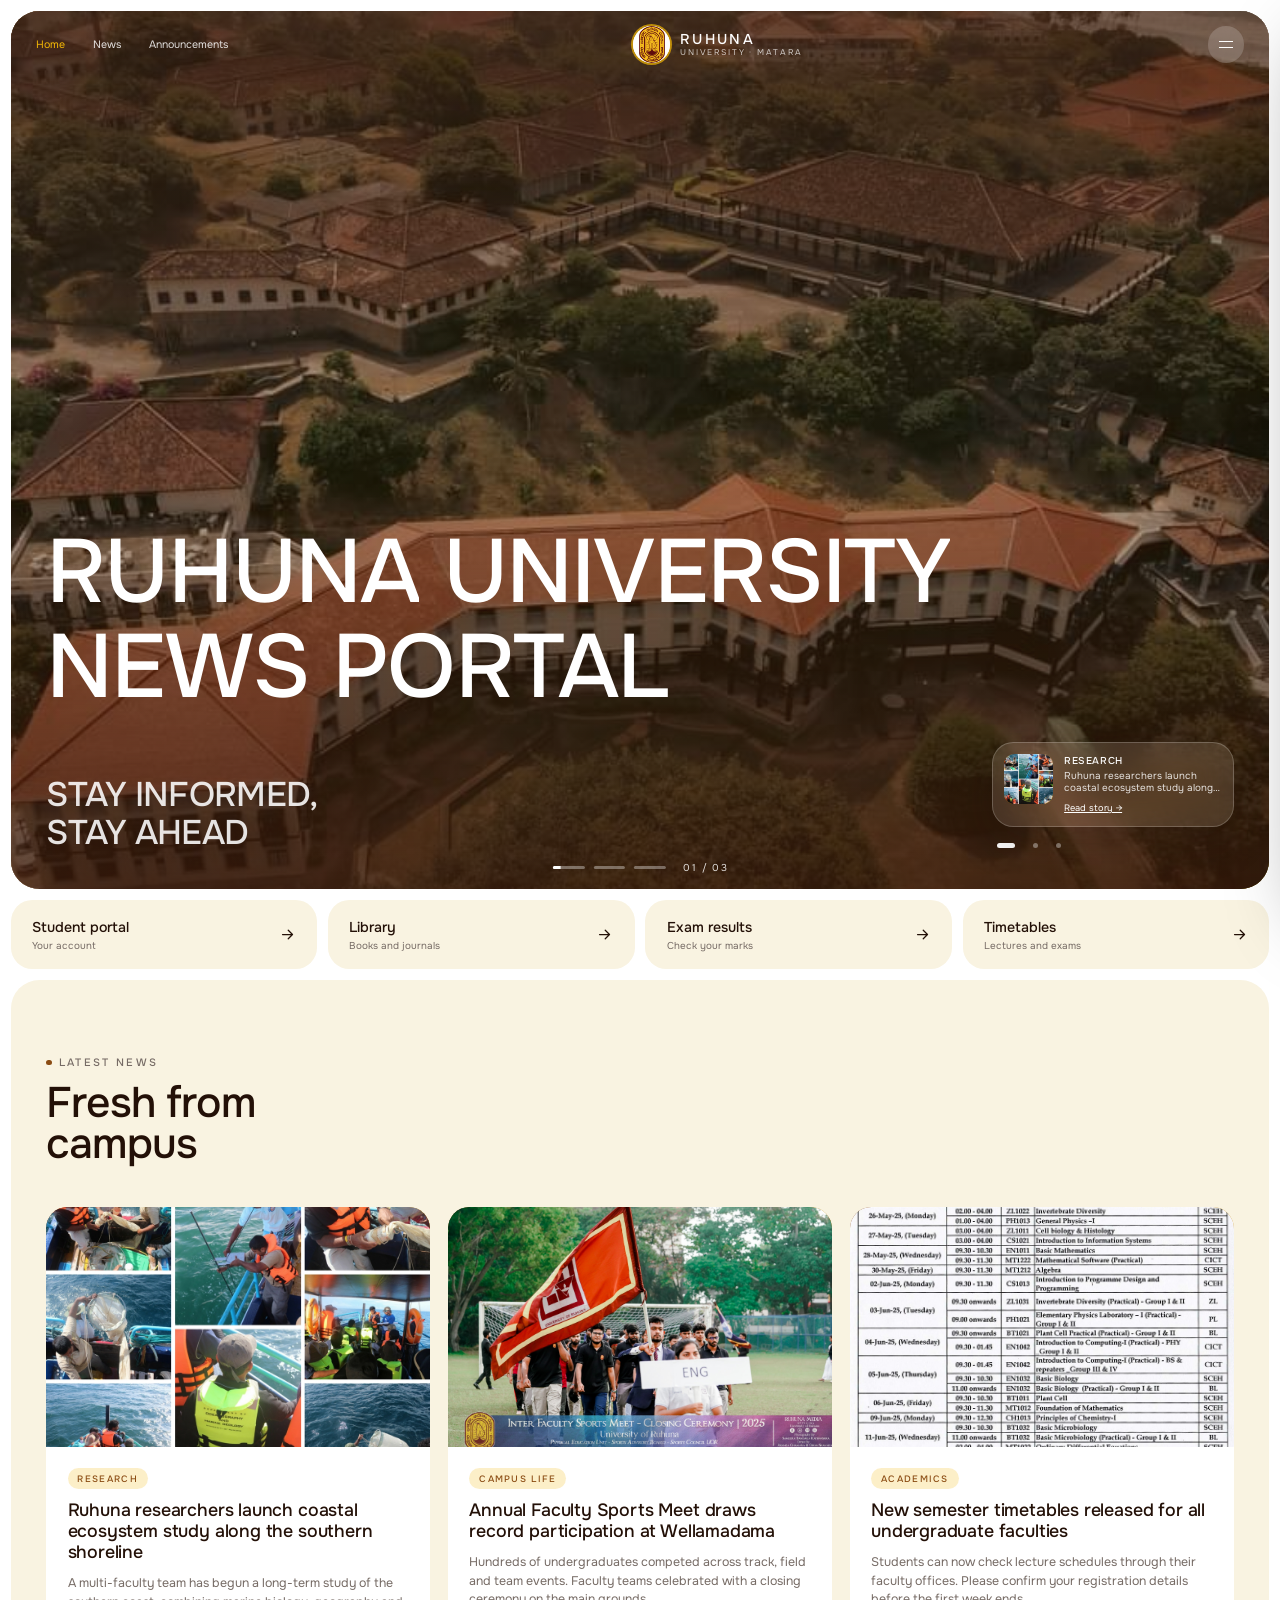
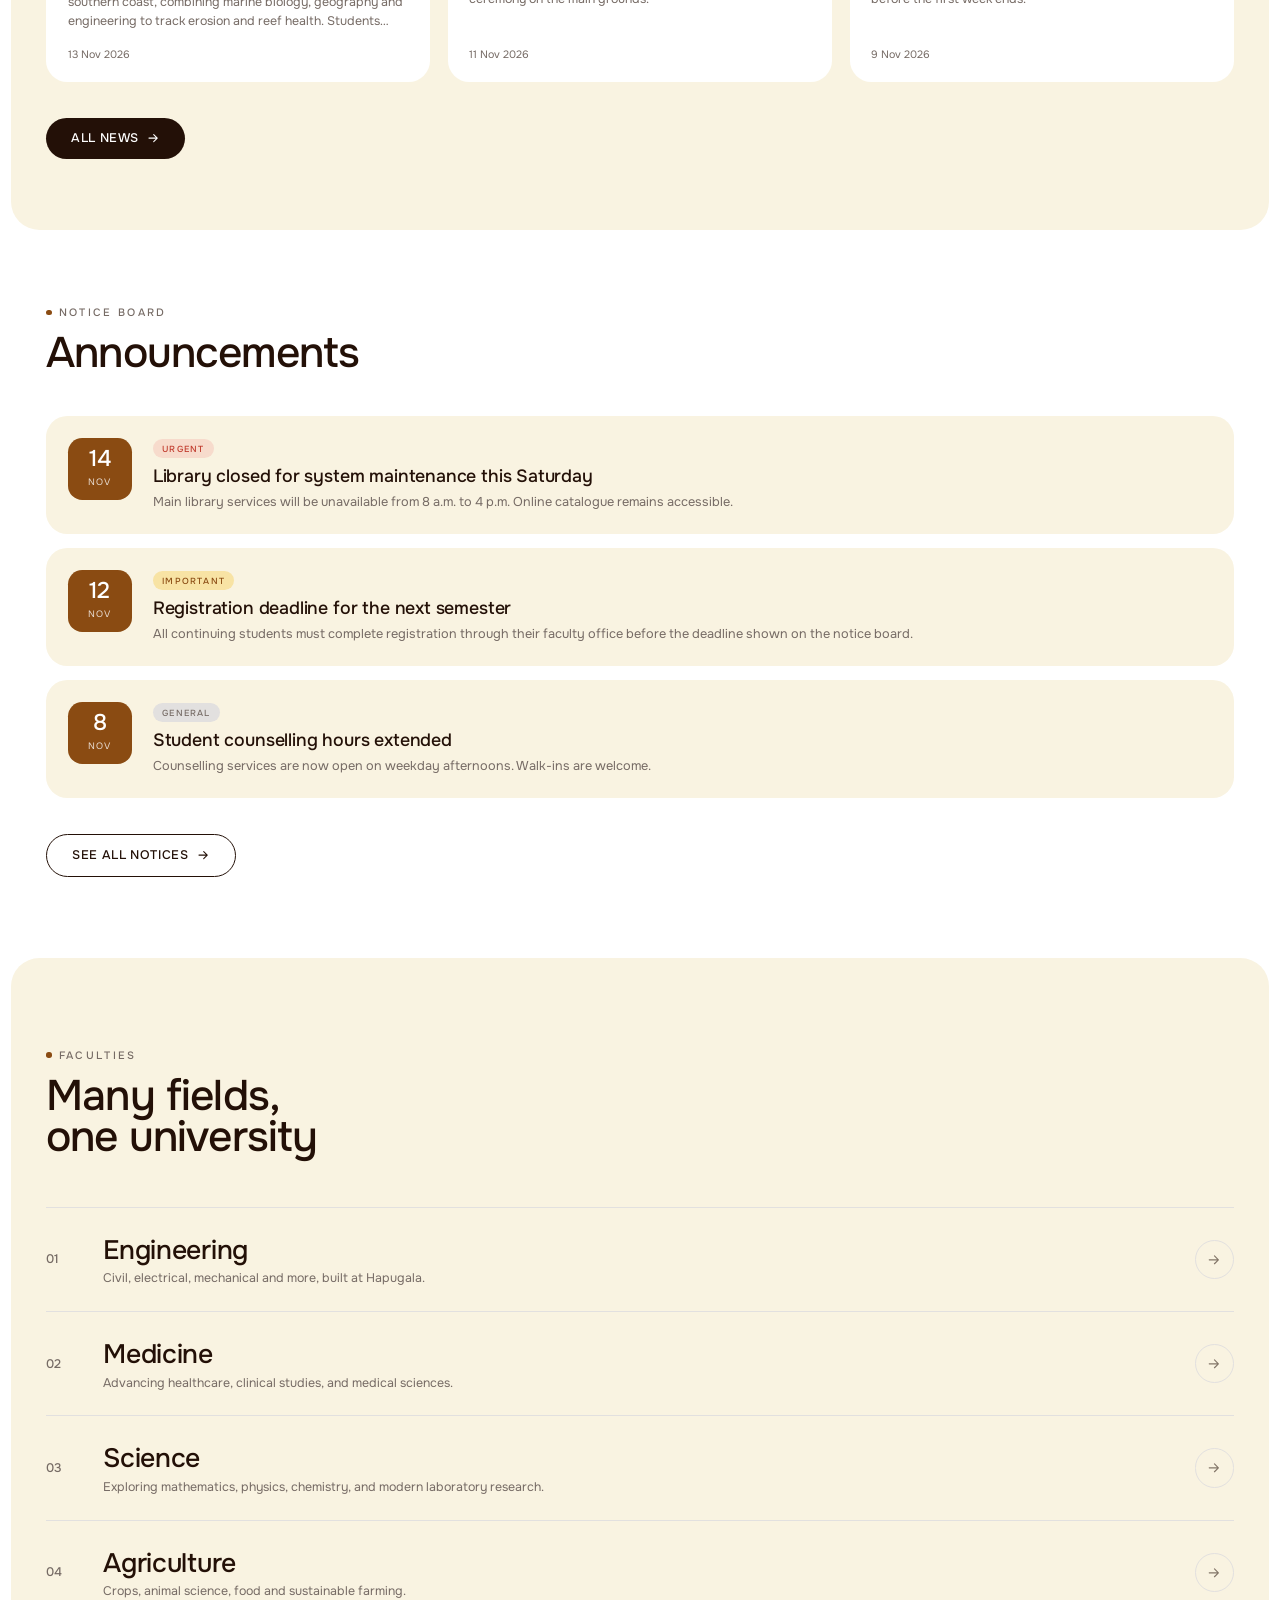
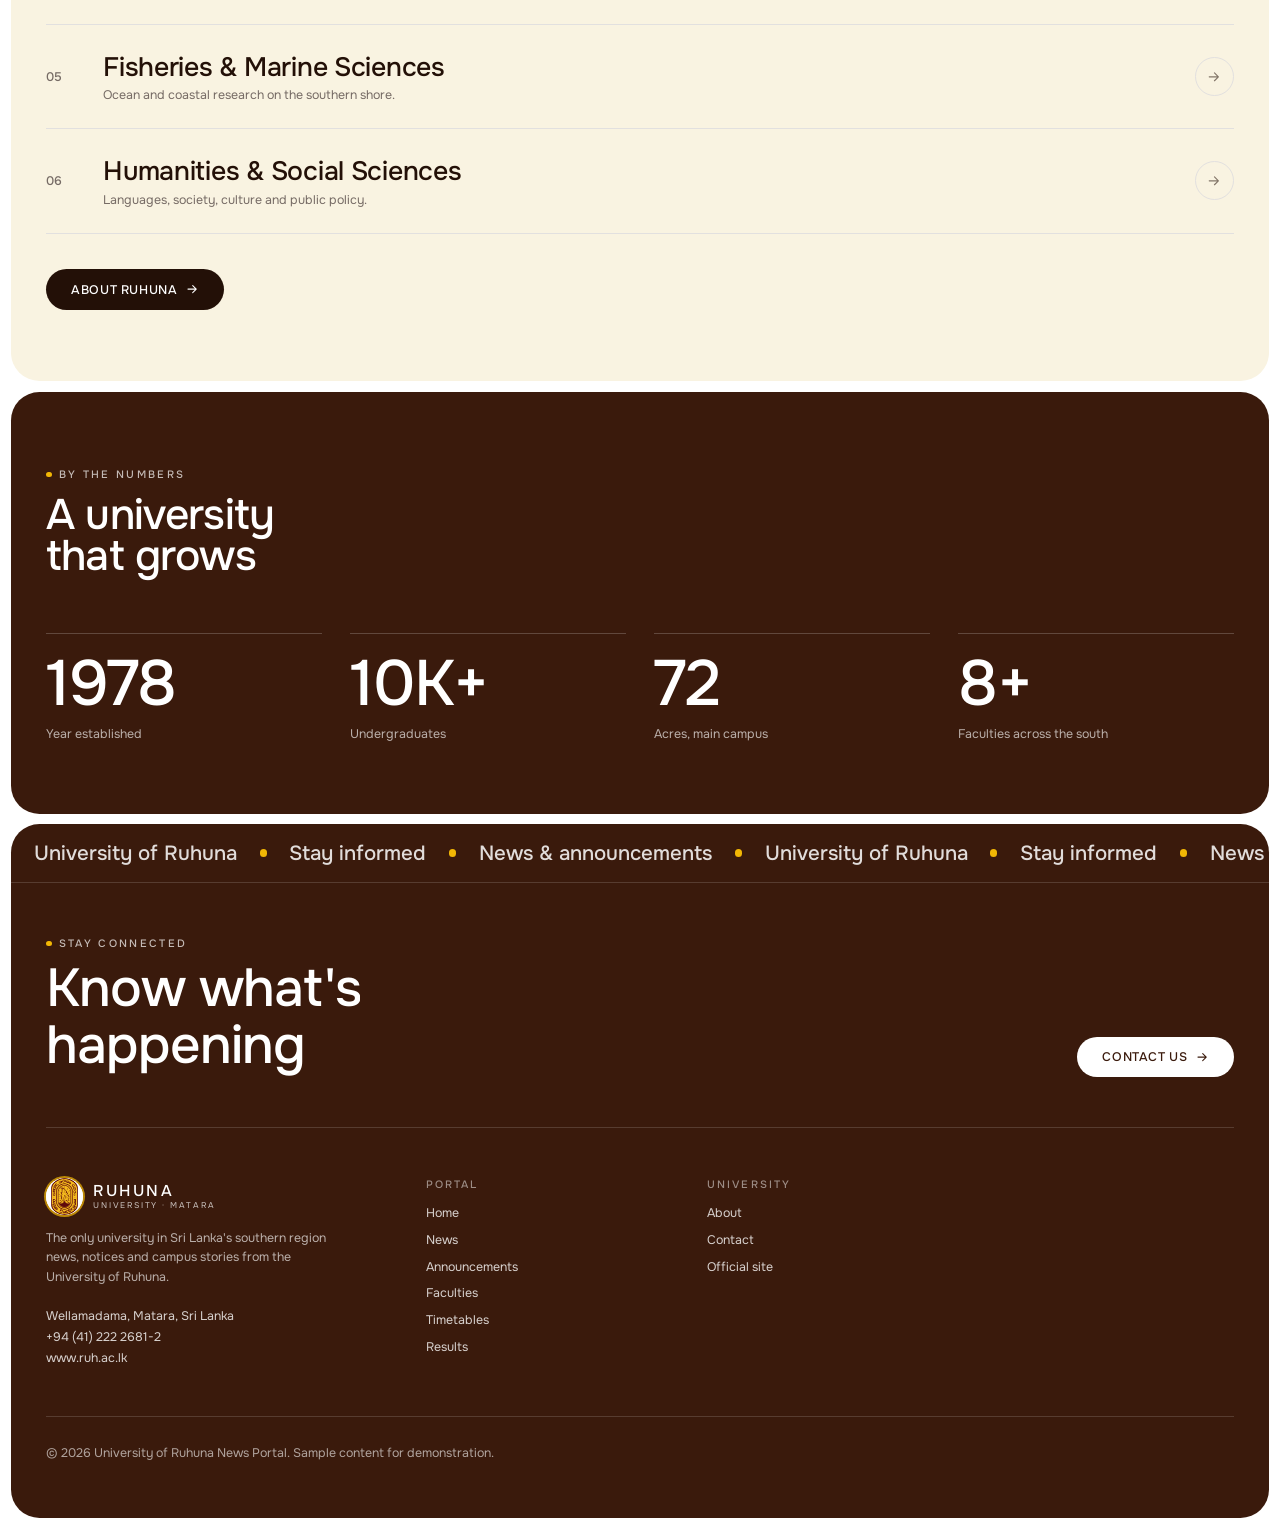
==== commit 472994a6: "remove some buttons and" ====
--- a/index.html
+++ b/index.html
@@ -1,482 +1,472 @@
-<!doctype html>
-<html lang="en">
-<head>
-<meta charset="utf-8">
-<meta name="viewport" content="width=device-width, initial-scale=1">
-<title>University of Ruhuna — News Portal</title>
-<meta name="description" content="News, announcements, timetables and campus life from the University of Ruhuna, Matara, Sri Lanka.">
-
-<!-- Font (Onest) from Google Fonts. If there is no internet the site uses a normal font instead. -->
-<link rel="preconnect" href="https://fonts.googleapis.com">
-<link rel="preconnect" href="https://fonts.gstatic.com" crossorigin>
-<link href="https://fonts.googleapis.com/css2?family=Onest:wght@400;500&display=swap" rel="stylesheet">
-
-<link rel="stylesheet" href="styles.css">
-</head>
-<body>
-
-<!-- LOADING SCREEN -->
-<div id="loader" aria-hidden="true">
-  <div class="loader-box">
-    <span class="logo big" data-logo></span>          <!-- the logo picture -->
-    <b class="loader-title">University of Ruhuna</b>  <!-- EDIT: big text -->
-    <small class="loader-sub">News Portal</small>     <!-- EDIT: small text -->
-  </div>
-  <div class="track"><i></i></div>
-</div>
-
-
-<!-- TOP BAR -->
-<header class="top" id="top">
-  <!-- Links shown on big screens (other pages are in the right slide menu) -->
-  <nav class="nav" aria-label="Primary">
-    <a href="#/home" data-nav="home">Home</a>
-    <a href="#/news" data-nav="news">News</a>
-    <a href="#/announcements" data-nav="announcements">Announcements</a>
-    <a href="#/faculties" data-nav="faculties">Faculties</a>
-  </nav>
-
-  <!-- Logo + name (click = go Home) -->
-  <a href="#/home" class="brand" aria-label="University of Ruhuna home">
-    <span class="logo" data-logo></span>
-    <span><b>Ruhuna</b><small>University · Matara</small></span>
-  </a>
-
-  <div class="right">
-    <!-- Button that opens the right slide menu -->
-    <button class="burger" id="burger" aria-label="Open menu"><i></i><i></i></button>
-  </div>
-</header>
-
-
-<main>
-<div id="view">
-
-
-<!-- HOME  START   -->
-<section class="page" data-page="home">
-
-  <section class="hero">
-    <div class="plate"><div class="inner" data-parallax>
-      <!-- script.js puts one <img> per photo in here and fades between them -->
-      <div class="slides" id="heroSlides"></div>
-    </div></div>
-
-    <h1 class="words" data-words>Ruhuna University News Portal</h1>   <!-- EDIT: giant title -->
-
-    <div class="row">
-      <!-- EDIT: the two lines of the tagline -->
-      <p class="tag"><span class="clip"><span style="transition-delay:.35s">Stay Informed,</span></span><span class="clip"><span style="transition-delay:.46s">Stay Ahead</span></span></p>
-
-      <div class="cluster">
-        <!-- Small card that rotates the 3 latest news (filled automatically from script.js) -->
-        <div class="slider rv" style="transition-delay:.65s">
-          <div class="scard glass" id="sCard"></div>
-          <div class="dotsrow light" id="sDots"></div>
-        </div>
-      </div>
-    </div>
-
-    <!-- Little progress bars + "1 / 4" counter for the photo slideshow (display only, filled by script.js).
-         The photos change by themselves; there are no buttons. -->
-    <div class="hctrl" id="heroDots" aria-hidden="true"></div>
-  </section>
-
-  <!-- OPTIONAL FEATURE -->
-  <div class="quick" data-feature="quickLinks">
-    <a class="rv" href="http://scilms.ruh.ac.lk" target="_blank" rel="noopener"><span>Student portal<small>Your account</small></span><svg viewBox="0 0 24 24" fill="none" stroke="currentColor" stroke-width="1.8" stroke-linecap="round" stroke-linejoin="round"><path d="M5 12h14M13 6l6 6-6 6"/></svg></a>
-    <a class="rv" href="https://opac.lib.ruh.ac.lk" target="_blank" rel="noopener" style="transition-delay:.08s"><span>Library<small>Books and journals</small></span><svg viewBox="0 0 24 24" fill="none" stroke="currentColor" stroke-width="1.8" stroke-linecap="round" stroke-linejoin="round"><path d="M5 12h14M13 6l6 6-6 6"/></svg></a>
-    <a class="rv" href="#/results" style="transition-delay:.16s"><span>Exam results<small>Check your marks</small></span><svg viewBox="0 0 24 24" fill="none" stroke="currentColor" stroke-width="1.8" stroke-linecap="round" stroke-linejoin="round"><path d="M5 12h14M13 6l6 6-6 6"/></svg></a>
-    <a class="rv" href="#/timetables" style="transition-delay:.24s"><span>Timetables<small>Lectures and exams</small></span><svg viewBox="0 0 24 24" fill="none" stroke="currentColor" stroke-width="1.8" stroke-linecap="round" stroke-linejoin="round"><path d="M5 12h14M13 6l6 6-6 6"/></svg></a>
-  </div>
-
-
-  <!-- HOME: LATEST NEWS  -->
-  <section class="s surface pad mt3" style="padding-top:5rem">
-    <div class="rv"><span class="eyebrow">Latest news</span><h2 class="t">Fresh from<br>campus</h2></div>
-    <!-- Only visible when an administrator is signed in -->
-    <div class="adminbar" data-admin-only hidden>
-      <b>Admin mode</b><span>Add or remove content, or change the site colours.</span><span class="sp"></span>
-      <button class="pill gold" data-act="admin-news">+ News</button>
-      <button class="pill gold" data-act="admin-ann">+ Announcement</button>
-      <button class="pill gold" data-act="admin-theme">Colours</button>
-    </div>
-    <ul class="gridn" id="homeNews"></ul>   <!-- news cards, made automatically -->
-    <div style="margin-top:2.5rem"><a class="pill solid" href="#/news">All news <svg viewBox="0 0 24 24" fill="none" stroke="currentColor" stroke-width="1.8" stroke-linecap="round" stroke-linejoin="round"><path d="M5 12h14M13 6l6 6-6 6"/></svg></a></div>
-  </section>
-
-  <!-- HOME: ANNOUNCEMENTS -->
-  <section class="s pad" style="background:var(--background)">
-    <div class="rv"><span class="eyebrow">Notice board</span><h2 class="t">Announcements</h2></div>
-    <ul class="alist" id="homeAnn"></ul>   <!-- made automatically -->
-    <div style="margin-top:2.5rem"><a class="pill outline" href="#/announcements">See all notices <svg viewBox="0 0 24 24" fill="none" stroke="currentColor" stroke-width="1.8" stroke-linecap="round" stroke-linejoin="round"><path d="M5 12h14M13 6l6 6-6 6"/></svg></a></div>
-  </section>
-
-  <!-- HOME: FACULTIES  -->
-  <section class="s pad surface mt3" style="padding-top:6rem">
-    <div class="rv"><span class="eyebrow">Faculties</span><h2 class="t">Many fields,<br>one university</h2></div>
-    <ul class="fl">
-      <li class="rv"><a class="frow" href="https://www.eng.ruh.ac.lk"><span class="n">01</span><span class="m"><h3>Engineering</h3><p>Civil, electrical, mechanical and more, built at Hapugala.</p></span><span class="c"><svg viewBox="0 0 24 24" fill="none" stroke="currentColor" stroke-width="1.8" stroke-linecap="round" stroke-linejoin="round"><path d="M5 12h14M13 6l6 6-6 6"/></svg></span></a></li>
-      <li class="rv"><a class="frow" href="https://www.medi.ruh.ac.lk"><span class="n">02</span><span class="m"><h3>Medicine</h3><p>Advancing healthcare, clinical studies, and medical sciences.</p></span><span class="c"><svg viewBox="0 0 24 24" fill="none" stroke="currentColor" stroke-width="1.8" stroke-linecap="round" stroke-linejoin="round"><path d="M5 12h14M13 6l6 6-6 6"/></svg></span></a></li>
-      <li class="rv"><a class="frow" href="https://www.sci.ruh.ac.lk/"><span class="n">03</span><span class="m"><h3>Science</h3><p>Exploring mathematics, physics, chemistry, and modern laboratory research.</p></span><span class="c"><svg viewBox="0 0 24 24" fill="none" stroke="currentColor" stroke-width="1.8" stroke-linecap="round" stroke-linejoin="round"><path d="M5 12h14M13 6l6 6-6 6"/></svg></span></a></li>
-      <li class="rv"><a class="frow" href="https://agri.ruh.ac.lk"><span class="n">04</span><span class="m"><h3>Agriculture</h3><p>Crops, animal science, food and sustainable farming.</p></span><span class="c"><svg viewBox="0 0 24 24" fill="none" stroke="currentColor" stroke-width="1.8" stroke-linecap="round" stroke-linejoin="round"><path d="M5 12h14M13 6l6 6-6 6"/></svg></span></a></li>
-      <li class="rv"><a class="frow" href="https://www.fmst.ruh.ac.lk"><span class="n">05</span><span class="m"><h3>Fisheries &amp; Marine Sciences</h3><p>Ocean and coastal research on the southern shore.</p></span><span class="c"><svg viewBox="0 0 24 24" fill="none" stroke="currentColor" stroke-width="1.8" stroke-linecap="round" stroke-linejoin="round"><path d="M5 12h14M13 6l6 6-6 6"/></svg></span></a></li>
-      <li class="rv"><a class="frow" href="https://hss.ruh.ac.lk"><span class="n">06</span><span class="m"><h3>Humanities &amp; Social Sciences</h3><p>Languages, society, culture and public policy.</p></span><span class="c"><svg viewBox="0 0 24 24" fill="none" stroke="currentColor" stroke-width="1.8" stroke-linecap="round" stroke-linejoin="round"><path d="M5 12h14M13 6l6 6-6 6"/></svg></span></a></li>
-    </ul>
-    <a class="pill solid rv" href="#/faculties" style="margin-top:2.5rem">See faculty photos <svg viewBox="0 0 24 24" fill="none" stroke="currentColor" stroke-width="1.8" stroke-linecap="round" stroke-linejoin="round"><path d="M5 12h14M13 6l6 6-6 6"/></svg></a>
-    <div style="margin-top:2.5rem"><a class="pill solid" href="#/about">About Ruhuna <svg viewBox="0 0 24 24" fill="none" stroke="currentColor" stroke-width="1.8" stroke-linecap="round" stroke-linejoin="round"><path d="M5 12h14M13 6l6 6-6 6"/></svg></a></div>
-  </section>
-
-  <!-- HOME: NUMBERS  -->
-  <section class="s dark pad mt3">
-    <div class="rv"><span class="eyebrow light">By the numbers</span><h2 class="t">A university<br>that grows</h2></div>
-    <dl class="stats">
-      <div class="rv"><b>1978</b><span>Year established</span></div>
-      <div class="rv" style="transition-delay:.11s"><b>10K+</b><span>Undergraduates</span></div>
-      <div class="rv" style="transition-delay:.22s"><b>72</b><span>Acres, main campus</span></div>
-      <div class="rv" style="transition-delay:.33s"><b>8+</b><span>Faculties across the south</span></div>
-    </dl>
-  </section>
-
-</section>
-
-
-<!-- PAGE: NEWS   -->
-<section class="page" data-page="news">
-
-  <!-- Banner at the top. EDIT: the photo (src), the title and the sentence -->
-  <section class="phero">
-    <div class="plate"><div class="inner" data-parallax><img src="Resource/images/bigthing/4.jpg" alt="" style="object-position:70% 40%"></div></div>
-    <span class="eyebrow light">University news</span>
-    <h1 class="words" data-words>News</h1>
-    <p>Research, campus life, academics and achievements from across the University of Ruhuna.</p>
-  </section>
-
-  <section class="s pad" style="background:var(--background);margin-top:.75rem">
-    <!-- Only visible when an administrator is signed in -->
-    <div class="adminbar" data-admin-only hidden>
-      <b>Admin mode</b><span>Add or remove news.</span><span class="sp"></span>
-      <button class="pill gold" data-act="admin-news">+ News</button>
-      <button class="pill gold" data-act="admin-theme">Colours</button>
-    </div>
-    <!-- OPTIONAL FEATURE: SEARCH BOX (remove this block or set features.search = false) -->
-    <label class="search" data-feature="search"><svg viewBox="0 0 24 24" fill="none" stroke="currentColor" stroke-width="1.8" stroke-linecap="round"><circle cx="11" cy="11" r="7"/><path d="M20 20l-3.5-3.5"/></svg><input id="qNews" type="search" placeholder="Search news…" autocomplete="off"></label>
-    <div class="filters" id="filters"></div>   <!-- category buttons, made automatically -->
-    <ul class="gridn" id="newsGrid"></ul>       <!-- news cards, made automatically -->
-  </section>
-
-</section>
-
-
-
-<!-- PAGE: ANNOUNCEMENTS -->
-<section class="page" data-page="announcements">
-
-  <!-- Banner at the top. EDIT: photo, title, sentence -->
-  <section class="phero">
-    <div class="plate"><div class="inner" data-parallax><img src="Resource/images/bigthing/3.jpg" alt="" style="object-position:20% 60%"></div></div>
-    <span class="eyebrow light">Notice board</span>
-    <h1 class="words" data-words>Announcements</h1>
-    <p>Official notices for students and staff. No sign-in needed to read them.</p>
-  </section>
-
-  <section class="s pad" style="background:var(--background);margin-top:.75rem">
-    <!-- Only visible when an administrator is signed in -->
-    <div class="adminbar" data-admin-only hidden>
-      <b>Admin mode</b><span>Add or remove announcements.</span><span class="sp"></span>
-      <button class="pill gold" data-act="admin-ann">+ Announcement</button>
-      <button class="pill gold" data-act="admin-theme">Colours</button>
-    </div>
-    <!-- OPTIONAL FEATURE: SEARCH BOX (remove this block or set features.search = false) -->
-    <label class="search" data-feature="search"><svg viewBox="0 0 24 24" fill="none" stroke="currentColor" stroke-width="1.8" stroke-linecap="round"><circle cx="11" cy="11" r="7"/><path d="M20 20l-3.5-3.5"/></svg><input id="qAnn" type="search" placeholder="Search announcements…" autocomplete="off"></label>
-    <ul class="alist" id="annList" style="margin-top:2rem"></ul>   <!-- made automatically -->
-  </section>
-
-</section>
-
-<!-- PAGE: TIMETABLES -->
-<section class="page" data-page="timetables">
-
-  <!-- Banner at the top. EDIT: photo, title, sentence -->
-  <section class="phero">
-    <div class="plate"><div class="inner" data-parallax><img src="Resource/images/bigthing/3.jpg" alt="" style="object-position:50% 70%"></div></div>
-    <span class="eyebrow light">Lectures &amp; exams</span>
-    <h1 class="words" data-words>Timetables</h1>
-    <p>Pick your faculty and year to see this week's lectures, practicals and the exams coming up.</p>
-  </section>
-
-  <section class="s pad" style="background:var(--background);margin-top:.75rem" id="ttPage">
-
-    <!-- ADMIN ONLY: add / save buttons (visible after signing in as administrator) -->
-    <div class="adminbar" data-admin-only hidden>
-      <b>Administrator tools</b><span>Add timetable entries, or delete them from the cards below.</span><span class="sp"></span>
-      <button class="pill solid" type="button" data-act="admin-lecture">+ Add lecture</button>
-      <button class="pill gold" type="button" data-act="admin-exam">+ Add exam</button>
-      <button class="pill outline" type="button" data-act="admin-save">Save code</button>
-    </div>
-
-    <!-- CONTROL PANEL: choose Lectures/Exams, Day/Week view, search and filters -->
-    <div class="tt-panel rv">
-      <div class="tt-row">
-        <!-- Lectures | Exams switch -->
-        <div class="seg tt-seg" id="ttType" role="tablist" aria-label="Timetable type"></div>
-        <!-- Day list | Week grid switch (only for lectures) -->
-        <div class="seg tt-seg" id="ttView" role="tablist" aria-label="View"></div>
-        <!-- Search box (OPTIONAL: remove this label or set features.search = false) -->
-        <label class="search tt-search" data-feature="search"><svg viewBox="0 0 24 24" fill="none" stroke="currentColor" stroke-width="1.8" stroke-linecap="round"><circle cx="11" cy="11" r="7"/><path d="M20 20l-3.5-3.5"/></svg><input id="ttQ" type="search" placeholder="Search course, room or lecturer" aria-label="Search timetable" autocomplete="off"></label>
-      </div>
-      <div class="tt-filter"><span class="tt-lbl">Faculty</span><div class="filters" id="ttFac"></div></div>
-      <div class="tt-filter"><span class="tt-lbl">Year</span><div class="filters" id="ttYear"></div></div>
-      <div class="tt-filter" id="ttDayRow"><span class="tt-lbl">Day</span><div class="filters" id="ttDay"></div></div>
-    </div>
-
-    <!-- The timetable itself (cards or week grid) -->
-    <div id="ttBody" class="tt-body"></div>
-    <!-- Small colour legend under the week grid -->
-    <p class="tt-note" id="ttNote"></p>
-  </section>
-
-  <!-- AT A GLANCE: four big numbers about the selected timetable -->
-  <section class="s dark pad mt3">
-    <div class="rv"><span class="eyebrow light">At a glance</span><h2 class="t">Your week,<br>in numbers</h2></div>
-    <dl class="stats" id="ttStats"></dl>
-  </section>
-
-</section>
-
-<!-- PAGE: RESULTS  -->
-<section class="page" data-page="results">
-
-  <!-- Banner at the top. EDIT: photo, title, sentence -->
-  <section class="phero">
-    <div class="plate"><div class="inner" data-parallax><img src="Resource/images/bigthing/4.jpg" alt="" style="object-position:30% 60%"></div></div>
-    <span class="eyebrow light">Examinations</span>
-    <h1 class="words" data-words>Exam Results</h1>
-    <p>Enter your index number to see your marks, grades and semester GPA.</p>
-  </section>
-
-  <section class="s pad" style="background:var(--background);margin-top:.75rem">
-
-    <!-- ADMIN ONLY: add results / copy the code (visible after signing in as administrator) -->
-    <div class="adminbar" data-admin-only hidden>
-      <b>Administrator tools</b><span>Add a student's results, or delete them from the result sheet.</span><span class="sp"></span>
-      <button class="pill solid" type="button" data-act="admin-result">+ Add results</button>
-      <button class="pill outline" type="button" data-act="admin-save">Save code</button>
-    </div>
-
-    <!-- SEARCH BOX: the visitor types an index number here -->
-    <form class="rs-lookup rv" id="fResult" novalidate>
-      <label for="rsIndex">Index number</label>
-      <div class="rs-row">
-        <input id="rsIndex" placeholder="e.g. SC/2022/014" autocomplete="off" spellcheck="false">
-        <button class="pill solid" type="submit">View results</button>
-      </div>
-      <!-- DEMO HELPER: buttons with the sample index numbers (script.js fills them).
-           DELETE this paragraph when you use real data. -->
-      <p class="rs-hint">Demo index numbers: <span id="rsChips"></span></p>
-    </form>
-
-    <!-- The result sheet (or a message) appears here -->
-    <div id="rsBody"></div>
-  </section>
-
-  <!-- GRADING SCALE (built from the GRADES table in script.js) -->
-  <section class="s surface pad mt3">
-    <div class="rv"><span class="eyebrow">How grades work</span><h2 class="t">Grading scale</h2></div>
-    <div class="rs-scale" id="rsScale"></div>
-  </section>
-
-</section>
-
-<!-- PAGE: CONTACT   -->
-<section class="page" data-page="contact">
-
-  <!-- Banner at the top. EDIT: photo, title, sentence -->
-  <section class="phero">
-    <div class="plate"><div class="inner" data-parallax><img src="Resource/images/bigthing/4.jpg" alt="" style="object-position:90% 70%"></div></div>
-    <span class="eyebrow light">Get in touch</span>
-    <h1 class="words" data-words>Contact</h1>
-    <p>Questions about the portal or a story to share? Reach the university or send us a message.</p>
-  </section>
-
-  <section class="s pad" style="background:var(--background);margin-top:.75rem">
-    <div class="two">
-
-      <!-- CONTACT INFO  (EDIT: address, phone, fax, website) -->
-      <div class="info rv">
-        <div><small>Address</small><span>University of Ruhuna, Wellamadama, Matara, Sri Lanka</span></div>
-        <div><small>Telephone</small><a href="tel:+94412222681">(+94) 41-2033250</a></div>
-        <div><small>Fax</small><span>+94 (41) 222 2683</span></div>
-        <div><small>Website</small><a href="http://www.ruh.ac.lk" target="_blank" rel="noopener">www.ruh.ac.lk</a></div>
-      </div>
-
-      <!-- CONTACT FORM  (demo only: it does not send anything yet) -->
-      <div class="rv" style="transition-delay:.12s" id="cWrap">
-        <form class="f" id="fContact" novalidate>
-          <div class="field"><label for="cn">Full name</label><input id="cn" placeholder="User Name"></div>
-          <div class="field"><label for="ce">Email</label><input id="ce" type="email" placeholder="you@email.com"></div>
-          <div class="field"><label for="cm">Message</label><textarea id="cm" rows="5" placeholder="How can we help?"></textarea></div>
-          <div class="err" id="cErr"></div>
-          <button class="pill solid" type="submit" style="align-self:flex-start">Send message</button>
-        </form>
-      </div>
-
-    </div>
-  </section>
-
-</section>
-
-
-<!-- ABOUT -->
-<section class="page" data-page="about">
-
-  <!-- Banner at the top. EDIT: photo, title, sentence -->
-  <section class="phero">
-    <div class="plate"><div class="inner" data-parallax><img src="Resource/images/bigthing/1.jpeg" alt="" style="object-position:50% 50%"></div></div>
-    <span class="eyebrow light">Our story</span>
-    <h1 class="words" data-words>About Ruhuna</h1>
-    <p>Established in 1978 and a full university since 1984, in Matara, southern Sri Lanka.</p>
-  </section>
-
-  <!-- ABOUT: HISTORY text + photo (EDIT: the photo file in src) -->
-  <section class="s pad" style="background:var(--background);margin-top:.75rem">
-    <div class="two">
-      <div class="prose rv">
-        <span class="eyebrow">History</span>
-        <h2 class="t" style="margin-bottom:1.5rem">The university of the south</h2>
-        <p>The University of Ruhuna opened as Ruhuna University College in 1978 at Meddawatta, Matara, and became a full university in 1984. It remains the only university in Sri Lanka's southern region.</p>
-        <p>The main campus at Wellamadama, Matara covers about 72 acres, with faculties and teaching hospitals across the southern province.</p>
-        <p>Its motto, <em> wisdom is the jewel of humankind</em>.</p>
-      </div>
-      <div class="photo rv"><img class="ph" src="Resource/images/bigthing/1.jpeg" alt="University of Ruhuna"></div>
-    </div>
-
-
-  </section>
-
-  <!-- ABOUT: ALL FACULTIES (EDIT: copy one <li> block to add a faculty) -->
-  <section class="s surface pad mt3">
-    <div class="rv"><span class="eyebrow">Faculties</span><h2 class="t">Where you can study</h2></div>
-    <ul class="fl">
-      <li class="rv"><div class="frow"><span class="n">01</span><span class="m"><h3>Engineering</h3><p>Civil, electrical, mechanical and more, built at Hapugala.</p></span></div></li>
-      <li class="rv"><div class="frow"><span class="n">02</span><span class="m"><h3>Medicine</h3><p>Advancing healthcare, clinical studies, and medical sciences, with teaching hospitals in Galle.</p></span></div></li>
-      <li class="rv"><div class="frow"><span class="n">03</span><span class="m"><h3>Science</h3><p>Exploring mathematics, physics, chemistry, and modern laboratory research.</p></span></div></li>
-      <li class="rv"><div class="frow"><span class="n">04</span><span class="m"><h3>Agriculture</h3><p>Crops, animal science, food and sustainable farming.</p></span></div></li>
-      <li class="rv"><div class="frow"><span class="n">05</span><span class="m"><h3>Management &amp; Finance</h3><p>Business, accounting and entrepreneurship.</p></span></div></li>
-      <li class="rv"><div class="frow"><span class="n">06</span><span class="m"><h3>Fisheries &amp; Marine Sciences</h3><p>Ocean and coastal research on the southern shore.</p></span></div></li>
-      <li class="rv"><div class="frow"><span class="n">07</span><span class="m"><h3>Technology</h3><p>Applied technology programmes for modern industry.</p></span></div></li>
-      <li class="rv"><div class="frow"><span class="n">08</span><span class="m"><h3>Humanities &amp; Social Sciences</h3><p>Languages, society, culture and public policy.</p></span></div></li>
-    </ul>
-  </section>
-
-</section>
-
-
-<!-- FACULTIES  START   -->
-<section class="page" data-page="faculties">
-
-  <!-- Banner at the top. EDIT: photo, title, sentence -->
-  <section class="phero">
-    <div class="plate"><div class="inner" data-parallax><img src="Resource/images/faculties/science-2.jpg" alt="" style="object-position:50% 50%"></div></div>
-    <span class="eyebrow light">Where you can study</span>
-    <h1 class="words" data-words>Faculties</h1>
-    <p>Nine faculties across the southern province, from Engineering and Medicine to Fisheries and Allied Health Sciences.</p>
-  </section>
-
-  <!-- ALL FACULTIES with photos (EDIT: copy one <li> block to add a faculty, photos are in Resource/images/faculties) -->
-  <section class="s pad" style="background:var(--background);margin-top:.75rem">
-    <div class="rv"><span class="eyebrow">Our faculties</span><h2 class="t">Explore the campus</h2></div>
-    <ul class="fgrid">
-      <li class="rv"><article class="fcard"><div class="fc-im"><img class="ph" src="Resource/images/faculties/engineering-1.jpg" alt="Faculty of Engineering, University of Ruhuna" loading="lazy"><img class="ph alt2" src="Resource/images/faculties/engineering-2.jpg" alt="" loading="lazy"></div><div class="fc-bd"><span class="n">01</span><h3>Engineering</h3><p>Civil, electrical, mechanical and more, built at Hapugala.</p></div></article></li>-
-      <li class="rv"><article class="fcard"><div class="fc-im"><img class="ph" src="Resource/images/faculties/medicine-1.jpg" alt="Faculty of Medicine, University of Ruhuna" loading="lazy"></div><div class="fc-bd"><span class="n">02</span><h3>Medicine</h3><p>Advancing healthcare, clinical studies, and medical sciences, with teaching hospitals in Galle.</p></div></article></li>-
-      <li class="rv"><article class="fcard"><div class="fc-im"><img class="ph" src="Resource/images/faculties/science-1.jpg" alt="Faculty of Science, University of Ruhuna" loading="lazy"><img class="ph alt2" src="Resource/images/faculties/science-2.jpg" alt="" loading="lazy"></div><div class="fc-bd"><span class="n">03</span><h3>Science</h3><p>Exploring mathematics, physics, chemistry, and modern laboratory research.</p></div></article></li>-
-      <li class="rv"><article class="fcard"><div class="fc-im"><img class="ph" src="Resource/images/faculties/agriculture-1.jpg" alt="Faculty of Agriculture, University of Ruhuna" loading="lazy"></div><div class="fc-bd"><span class="n">04</span><h3>Agriculture</h3><p>Crops, animal science, food and sustainable farming.</p></div></article></li>-
-      <li class="rv"><article class="fcard"><div class="fc-im fc-none" role="img" aria-label="Photo coming soon"><span>Photo coming soon</span></div><div class="fc-bd"><span class="n">05</span><h3>Management &amp; Finance</h3><p>Business, accounting and entrepreneurship.</p></div></article></li>-
-      <li class="rv"><article class="fcard"><div class="fc-im"><img class="ph" src="Resource/images/faculties/fisheries-1.jpg" alt="Faculty of Fisheries and Marine Sciences and Technology, University of Ruhuna" loading="lazy"><img class="ph alt2" src="Resource/images/faculties/fisheries-2.jpg" alt="" loading="lazy"></div><div class="fc-bd"><span class="n">06</span><h3>Fisheries &amp; Marine Sciences</h3><p>Ocean and coastal research on the southern shore.</p></div></article></li>-
-      <li class="rv"><article class="fcard"><div class="fc-im"><img class="ph" src="Resource/images/faculties/technology-1.jpg" alt="Faculty of Technology, University of Ruhuna" loading="lazy"><img class="ph alt2" src="Resource/images/faculties/technology-2.jpg" alt="" loading="lazy"></div><div class="fc-bd"><span class="n">07</span><h3>Technology</h3><p>Applied technology programmes for modern industry.</p></div></article></li>-
-      <li class="rv"><article class="fcard"><div class="fc-im fc-none" role="img" aria-label="Photo coming soon"><span>Photo coming soon</span></div><div class="fc-bd"><span class="n">08</span><h3>Humanities &amp; Social Sciences</h3><p>Languages, society, culture and public policy.</p></div></article></li>-
-      <li class="rv"><article class="fcard"><div class="fc-im"><img class="ph" src="Resource/images/faculties/allied-health-1.jpg" alt="Faculty of Allied Health Sciences, University of Ruhuna" loading="lazy"><img class="ph alt2" src="Resource/images/faculties/allied-health-2.jpg" alt="" loading="lazy"></div><div class="fc-bd"><span class="n">09</span><h3>Allied Health Sciences</h3><p>Health-care professional education that supports modern patient care.</p></div></article></li>
-    </ul>
-  </section>
-
-</section>
-<!-- FACULTIES  END   -->
-
-
-</div><!-- end #view -->
-
-<footer class="ft mt3">
-  <div class="f-marquee" data-feature="footerMarquee" aria-hidden="true">
-    <div class="mq-track">
-      <div class="mq-set">
-        <div class="mq-item"><span>University of Ruhuna</span><i class="mq-dot"></i></div>
-        <div class="mq-item"><span>Stay informed</span><i class="mq-dot"></i></div>
-        <div class="mq-item"><span>News &amp; announcements</span><i class="mq-dot"></i></div>
-      </div>
-    </div>
-  </div>
-
-  <div class="cta">
-    <div>
-      <span class="eyebrow light">Stay connected</span>
-      <p><span class="clip rv-line"><span>Know what's</span></span><span class="clip rv-line"><span>happening</span></span></p>
-    </div>
-    <a class="pill light rv" href="#/contact">Contact us <svg viewBox="0 0 24 24" fill="none" stroke="currentColor" stroke-width="1.8" stroke-linecap="round" stroke-linejoin="round"><path d="M5 12h14M13 6l6 6-6 6"/></svg></a>
-  </div>
-
-  <!-- Three footer columns: about + address, portal links, university links -->
-  <div class="cols">
-    <div>
-      <div class="brand"><span class="logo" data-logo></span><span><b style="font-size:1.1rem">Ruhuna</b><small>University · Matara</small></span></div>
-      <p class="blurb">The only university in Sri Lanka's southern region <br> news, notices and campus stories from the University of Ruhuna.</p>
-      <address><span>Wellamadama, Matara, Sri Lanka</span><a href="tel:+94412222681">+94 (41) 222 2681-2</a><a href="http://www.ruh.ac.lk" target="_blank" rel="noopener">www.ruh.ac.lk</a></address>
-    </div>
-    <nav><h4>Portal</h4><ul><li><a href="#/home">Home</a></li><li><a href="#/news">News</a></li><li><a href="#/announcements">Announcements</a></li><li><a href="#/faculties">Faculties</a></li><li><a href="#/timetables">Timetables</a></li><li><a href="#/results">Results</a></li></ul></nav>
-    <nav><h4>University</h4><ul><li><a href="#/about">About</a></li><li><a href="#/contact">Contact</a></li><li><a href="http://www.ruh.ac.lk" target="_blank" rel="noopener">Official site</a></li></ul></nav>
-  </div>
-  <div class="bar"><span>© 2026 University of Ruhuna News Portal. Sample content for demonstration.</span></div>
-</footer>
-</main>
-
-
-<!-- RIGHT SLIDE MENU -->
-<div class="drawer" id="drawer">
-  <div class="bk" data-close="drawer"></div>
-  <aside role="dialog" aria-label="Menu" data-lenis-prevent>
-    <div style="display:flex;justify-content:space-between;align-items:center">
-      <div class="brand"><span class="logo" data-logo></span><span><b>Ruhuna</b><small>University · Matara</small></span></div>
-      <button class="xbtn" data-close="drawer" aria-label="Close menu"><svg viewBox="0 0 24 24" fill="none" stroke="currentColor" stroke-width="1.8" stroke-linecap="round"><path d="M6 6l12 12M18 6L6 18"/></svg></button>
-    </div>
-    <nav id="dnav">
-      <a href="#/home" data-nav="home" style="transition-delay:0.12s">Home</a>
-      <a href="#/news" data-nav="news" style="transition-delay:0.19s">News</a>
-      <a href="#/announcements" data-nav="announcements" style="transition-delay:0.26s">Announcements</a>
-      <a href="#/faculties" data-nav="faculties" style="transition-delay:0.33s">Faculties</a>
-      <a href="#/timetables" data-nav="timetables" style="transition-delay:0.4s">Timetables</a>
-      <a href="#/results" data-nav="results" style="transition-delay:0.47s">Results</a>
-      <a href="#/contact" data-nav="contact" style="transition-delay:0.54s">Contact</a>
-      <a href="#/about" data-nav="about" style="transition-delay:0.61s">About</a>
-    </nav>
-    <!-- Sign in / user box (filled by script.js) -->
-    <div class="foot" id="dfoot"></div>
-  </aside>
-</div>
-
-<div class="modal" id="mAuth"><div class="bk" data-close="mAuth"></div><div class="panel" role="dialog" aria-modal="true" aria-label="Sign in" id="pAuth" data-lenis-prevent></div></div>
-<div class="modal" id="mAdmin"><div class="bk" data-close="mAdmin"></div><div class="panel wide" role="dialog" aria-modal="true" aria-label="Admin panel" id="pAdmin" data-lenis-prevent></div></div>
-<div class="modal" id="mRead"><div class="bk" data-close="mRead"></div><div class="panel wide" role="dialog" aria-modal="true" aria-label="Details" id="pRead" data-lenis-prevent></div></div>
-<div id="toast" role="status"></div>   <!-- the small message at the bottom of the screen -->
-<div id="progress" data-feature="scrollTools"></div>
-<button id="toTop" data-feature="scrollTools" aria-label="Back to top"><svg viewBox="0 0 24 24" fill="none" stroke="currentColor" stroke-width="2" stroke-linecap="round" stroke-linejoin="round"><path d="M12 19V5M6 11l6-6 6 6"/></svg></button>
-
-<script src="script.js"></script>
-</body>
-</html>
+<!doctype html>
+<html lang="en">
+<head>
+<meta charset="utf-8">
+<meta name="viewport" content="width=device-width, initial-scale=1">
+<title>University of Ruhuna — News Portal</title>
+<meta name="description" content="News, announcements, timetables and campus life from the University of Ruhuna, Matara, Sri Lanka.">
+
+<!-- Font (Onest) from Google Fonts. If there is no internet the site uses a normal font instead. -->
+<link rel="preconnect" href="https://fonts.googleapis.com">
+<link rel="preconnect" href="https://fonts.gstatic.com" crossorigin>
+<link href="https://fonts.googleapis.com/css2?family=Onest:wght@400;500&display=swap" rel="stylesheet">
+
+<link rel="stylesheet" href="styles.css">
+</head>
+<body>
+
+<!-- LOADING SCREEN -->
+<div id="loader" aria-hidden="true">
+  <div class="loader-box">
+    <span class="logo big" data-logo></span>          <!-- the logo picture -->
+    <b class="loader-title">University of Ruhuna</b>  <!-- EDIT: big text -->
+    <small class="loader-sub">News Portal</small>     <!-- EDIT: small text -->
+  </div>
+  <div class="track"><i></i></div>
+</div>
+
+
+<!-- TOP BAR -->
+<header class="top" id="top">
+  <!-- Links shown on big screens (other pages are in the right slide menu) -->
+  <nav class="nav" aria-label="Primary">
+    <a href="#/home" data-nav="home">Home</a>
+    <a href="#/news" data-nav="news">News</a>
+    <a href="#/announcements" data-nav="announcements">Announcements</a>
+  </nav>
+
+  <!-- Logo + name (click = go Home) -->
+  <a href="#/home" class="brand" aria-label="University of Ruhuna home">
+    <span class="logo" data-logo></span>
+    <span><b>Ruhuna</b><small>University · Matara</small></span>
+  </a>
+
+  <div class="right">
+    <!-- Button that opens the right slide menu -->
+    <button class="burger" id="burger" aria-label="Open menu"><i></i><i></i></button>
+  </div>
+</header>
+
+
+<main>
+<div id="view">
+
+
+<!-- HOME  START   -->
+<section class="page" data-page="home">
+
+  <section class="hero">
+    <div class="plate"><div class="inner" data-parallax>
+      <!-- script.js puts one <img> per photo in here and fades between them -->
+      <div class="slides" id="heroSlides"></div>
+    </div></div>
+
+    <h1 class="words" data-words>Ruhuna University News Portal</h1>   <!-- EDIT: giant title -->
+
+    <div class="row">
+      <!-- EDIT: the two lines of the tagline -->
+      <p class="tag"><span class="clip"><span style="transition-delay:.35s">Stay Informed,</span></span><span class="clip"><span style="transition-delay:.46s">Stay Ahead</span></span></p>
+
+      <div class="cluster">
+        <!-- Small card that rotates the 3 latest news (filled automatically from script.js) -->
+        <div class="slider rv" style="transition-delay:.65s">
+          <div class="scard glass" id="sCard"></div>
+          <div class="dotsrow light" id="sDots"></div>
+        </div>
+      </div>
+    </div>
+
+    <!-- Little progress bars + "1 / 4" counter for the photo slideshow (display only, filled by script.js).
+         The photos change by themselves; there are no buttons. -->
+    <div class="hctrl" id="heroDots" aria-hidden="true"></div>
+  </section>
+
+  <!-- OPTIONAL FEATURE -->
+  <div class="quick" data-feature="quickLinks">
+    <a class="rv" href="http://scilms.ruh.ac.lk" target="_blank" rel="noopener"><span>Student portal<small>Your account</small></span><svg viewBox="0 0 24 24" fill="none" stroke="currentColor" stroke-width="1.8" stroke-linecap="round" stroke-linejoin="round"><path d="M5 12h14M13 6l6 6-6 6"/></svg></a>
+    <a class="rv" href="https://opac.lib.ruh.ac.lk" target="_blank" rel="noopener" style="transition-delay:.08s"><span>Library<small>Books and journals</small></span><svg viewBox="0 0 24 24" fill="none" stroke="currentColor" stroke-width="1.8" stroke-linecap="round" stroke-linejoin="round"><path d="M5 12h14M13 6l6 6-6 6"/></svg></a>
+    <a class="rv" href="#/results" style="transition-delay:.16s"><span>Exam results<small>Check your marks</small></span><svg viewBox="0 0 24 24" fill="none" stroke="currentColor" stroke-width="1.8" stroke-linecap="round" stroke-linejoin="round"><path d="M5 12h14M13 6l6 6-6 6"/></svg></a>
+    <a class="rv" href="#/timetables" style="transition-delay:.24s"><span>Timetables<small>Lectures and exams</small></span><svg viewBox="0 0 24 24" fill="none" stroke="currentColor" stroke-width="1.8" stroke-linecap="round" stroke-linejoin="round"><path d="M5 12h14M13 6l6 6-6 6"/></svg></a>
+  </div>
+
+
+  <!-- HOME: LATEST NEWS  -->
+  <section class="s surface pad mt3" style="padding-top:5rem">
+    <div class="rv"><span class="eyebrow">Latest news</span><h2 class="t">Fresh from<br>campus</h2></div>
+    <!-- Only visible when an administrator is signed in -->
+    <div class="adminbar" data-admin-only hidden>
+      <b>Admin mode</b><span>Add or remove content, or change the site colours.</span><span class="sp"></span>
+      <button class="pill gold" data-act="admin-news">+ News</button>
+      <button class="pill gold" data-act="admin-ann">+ Announcement</button>
+      <button class="pill gold" data-act="admin-theme">Colours</button>
+    </div>
+    <ul class="gridn" id="homeNews"></ul>   <!-- news cards, made automatically -->
+    <div style="margin-top:2.5rem"><a class="pill solid" href="#/news">All news <svg viewBox="0 0 24 24" fill="none" stroke="currentColor" stroke-width="1.8" stroke-linecap="round" stroke-linejoin="round"><path d="M5 12h14M13 6l6 6-6 6"/></svg></a></div>
+  </section>
+
+  <!-- HOME: ANNOUNCEMENTS -->
+  <section class="s pad" style="background:var(--background)">
+    <div class="rv"><span class="eyebrow">Notice board</span><h2 class="t">Announcements</h2></div>
+    <ul class="alist" id="homeAnn"></ul>   <!-- made automatically -->
+    <div style="margin-top:2.5rem"><a class="pill outline" href="#/announcements">See all notices <svg viewBox="0 0 24 24" fill="none" stroke="currentColor" stroke-width="1.8" stroke-linecap="round" stroke-linejoin="round"><path d="M5 12h14M13 6l6 6-6 6"/></svg></a></div>
+  </section>
+
+  <!-- HOME: FACULTIES  -->
+  <section class="s pad surface mt3" style="padding-top:6rem">
+    <div class="rv"><span class="eyebrow">Faculties</span><h2 class="t">Many fields,<br>one university</h2></div>
+    <ul class="fl">
+      <li class="rv"><a class="frow" href="https://www.eng.ruh.ac.lk"><span class="n">01</span><span class="m"><h3>Engineering</h3><p>Civil, electrical, mechanical and more, built at Hapugala.</p></span><span class="c"><svg viewBox="0 0 24 24" fill="none" stroke="currentColor" stroke-width="1.8" stroke-linecap="round" stroke-linejoin="round"><path d="M5 12h14M13 6l6 6-6 6"/></svg></span></a></li>
+      <li class="rv"><a class="frow" href="https://www.medi.ruh.ac.lk"><span class="n">02</span><span class="m"><h3>Medicine</h3><p>Advancing healthcare, clinical studies, and medical sciences.</p></span><span class="c"><svg viewBox="0 0 24 24" fill="none" stroke="currentColor" stroke-width="1.8" stroke-linecap="round" stroke-linejoin="round"><path d="M5 12h14M13 6l6 6-6 6"/></svg></span></a></li>
+      <li class="rv"><a class="frow" href="https://www.sci.ruh.ac.lk/"><span class="n">03</span><span class="m"><h3>Science</h3><p>Exploring mathematics, physics, chemistry, and modern laboratory research.</p></span><span class="c"><svg viewBox="0 0 24 24" fill="none" stroke="currentColor" stroke-width="1.8" stroke-linecap="round" stroke-linejoin="round"><path d="M5 12h14M13 6l6 6-6 6"/></svg></span></a></li>
+      <li class="rv"><a class="frow" href="https://agri.ruh.ac.lk"><span class="n">04</span><span class="m"><h3>Agriculture</h3><p>Crops, animal science, food and sustainable farming.</p></span><span class="c"><svg viewBox="0 0 24 24" fill="none" stroke="currentColor" stroke-width="1.8" stroke-linecap="round" stroke-linejoin="round"><path d="M5 12h14M13 6l6 6-6 6"/></svg></span></a></li>
+      <li class="rv"><a class="frow" href="https://www.fmst.ruh.ac.lk"><span class="n">05</span><span class="m"><h3>Fisheries &amp; Marine Sciences</h3><p>Ocean and coastal research on the southern shore.</p></span><span class="c"><svg viewBox="0 0 24 24" fill="none" stroke="currentColor" stroke-width="1.8" stroke-linecap="round" stroke-linejoin="round"><path d="M5 12h14M13 6l6 6-6 6"/></svg></span></a></li>
+      <li class="rv"><a class="frow" href="https://hss.ruh.ac.lk"><span class="n">06</span><span class="m"><h3>Humanities &amp; Social Sciences</h3><p>Languages, society, culture and public policy.</p></span><span class="c"><svg viewBox="0 0 24 24" fill="none" stroke="currentColor" stroke-width="1.8" stroke-linecap="round" stroke-linejoin="round"><path d="M5 12h14M13 6l6 6-6 6"/></svg></span></a></li></ul>
+      <div style="margin-top:2.5rem"><a class="pill solid" href="#/about">About Ruhuna <svg viewBox="0 0 24 24" fill="none" stroke="currentColor" stroke-width="1.8" stroke-linecap="round" stroke-linejoin="round"><path d="M5 12h14M13 6l6 6-6 6"/></svg></a></div>
+  </section>
+
+  <!-- HOME: NUMBERS  -->
+  <section class="s dark pad mt3">
+    <div class="rv"><span class="eyebrow light">By the numbers</span><h2 class="t">A university<br>that grows</h2></div>
+    <dl class="stats">
+      <div class="rv"><b>1978</b><span>Year established</span></div>
+      <div class="rv" style="transition-delay:.11s"><b>10K+</b><span>Undergraduates</span></div>
+      <div class="rv" style="transition-delay:.22s"><b>72</b><span>Acres, main campus</span></div>
+      <div class="rv" style="transition-delay:.33s"><b>8+</b><span>Faculties across the south</span></div>
+    </dl>
+  </section>
+
+</section>
+
+
+<!-- PAGE: NEWS   -->
+<section class="page" data-page="news">
+
+  <!-- Banner at the top. EDIT: the photo (src), the title and the sentence -->
+  <section class="phero">
+    <div class="plate"><div class="inner" data-parallax><img src="Resource/images/bigthing/4.jpg" alt="" style="object-position:70% 40%"></div></div>
+    <span class="eyebrow light">University news</span>
+    <h1 class="words" data-words>News</h1>
+    <p>Research, campus life, academics and achievements from across the University of Ruhuna.</p>
+  </section>
+
+  <section class="s pad" style="background:var(--background);margin-top:.75rem">
+    <!-- Only visible when an administrator is signed in -->
+    <div class="adminbar" data-admin-only hidden>
+      <b>Admin mode</b><span>Add or remove news.</span><span class="sp"></span>
+      <button class="pill gold" data-act="admin-news">+ News</button>
+      <button class="pill gold" data-act="admin-theme">Colours</button>
+    </div>
+    <!-- OPTIONAL FEATURE: SEARCH BOX (remove this block or set features.search = false) -->
+    <label class="search" data-feature="search"><svg viewBox="0 0 24 24" fill="none" stroke="currentColor" stroke-width="1.8" stroke-linecap="round"><circle cx="11" cy="11" r="7"/><path d="M20 20l-3.5-3.5"/></svg><input id="qNews" type="search" placeholder="Search news…" autocomplete="off"></label>
+    <div class="filters" id="filters"></div>   <!-- category buttons, made automatically -->
+    <ul class="gridn" id="newsGrid"></ul>       <!-- news cards, made automatically -->
+  </section>
+
+</section>
+
+
+
+<!-- PAGE: ANNOUNCEMENTS -->
+<section class="page" data-page="announcements">
+
+  <!-- Banner at the top. EDIT: photo, title, sentence -->
+  <section class="phero">
+    <div class="plate"><div class="inner" data-parallax><img src="Resource/images/bigthing/3.jpg" alt="" style="object-position:20% 60%"></div></div>
+    <span class="eyebrow light">Notice board</span>
+    <h1 class="words" data-words>Announcements</h1>
+    <p>Official notices for students and staff. No sign-in needed to read them.</p>
+  </section>
+
+  <section class="s pad" style="background:var(--background);margin-top:.75rem">
+    <!-- Only visible when an administrator is signed in -->
+    <div class="adminbar" data-admin-only hidden>
+      <b>Admin mode</b><span>Add or remove announcements.</span><span class="sp"></span>
+      <button class="pill gold" data-act="admin-ann">+ Announcement</button>
+      <button class="pill gold" data-act="admin-theme">Colours</button>
+    </div>
+    <!-- OPTIONAL FEATURE: SEARCH BOX (remove this block or set features.search = false) -->
+    <label class="search" data-feature="search"><svg viewBox="0 0 24 24" fill="none" stroke="currentColor" stroke-width="1.8" stroke-linecap="round"><circle cx="11" cy="11" r="7"/><path d="M20 20l-3.5-3.5"/></svg><input id="qAnn" type="search" placeholder="Search announcements…" autocomplete="off"></label>
+    <ul class="alist" id="annList" style="margin-top:2rem"></ul>   <!-- made automatically -->
+  </section>
+
+</section>
+
+<!-- PAGE: TIMETABLES -->
+<section class="page" data-page="timetables">
+
+  <!-- Banner at the top. EDIT: photo, title, sentence -->
+  <section class="phero">
+    <div class="plate"><div class="inner" data-parallax><img src="Resource/images/bigthing/3.jpg" alt="" style="object-position:50% 70%"></div></div>
+    <span class="eyebrow light">Lectures &amp; exams</span>
+    <h1 class="words" data-words>Timetables</h1>
+    <p>Pick your faculty and year to see this week's lectures, practicals and the exams coming up.</p>
+  </section>
+
+  <section class="s pad" style="background:var(--background);margin-top:.75rem" id="ttPage">
+
+    <!-- ADMIN ONLY: add / save buttons (visible after signing in as administrator) -->
+    <div class="adminbar" data-admin-only hidden>
+      <b>Administrator tools</b><span>Add timetable entries, or delete them from the cards below.</span><span class="sp"></span>
+      <button class="pill solid" type="button" data-act="admin-lecture">+ Add lecture</button>
+      <button class="pill gold" type="button" data-act="admin-exam">+ Add exam</button>
+      <button class="pill outline" type="button" data-act="admin-save">Save code</button>
+    </div>
+
+    <!-- CONTROL PANEL: choose Lectures/Exams, Day/Week view, search and filters -->
+    <div class="tt-panel rv">
+      <div class="tt-row">
+        <!-- Lectures | Exams switch -->
+        <div class="seg tt-seg" id="ttType" role="tablist" aria-label="Timetable type"></div>
+        <!-- Day list | Week grid switch (only for lectures) -->
+        <div class="seg tt-seg" id="ttView" role="tablist" aria-label="View"></div>
+        <!-- Search box (OPTIONAL: remove this label or set features.search = false) -->
+        <label class="search tt-search" data-feature="search"><svg viewBox="0 0 24 24" fill="none" stroke="currentColor" stroke-width="1.8" stroke-linecap="round"><circle cx="11" cy="11" r="7"/><path d="M20 20l-3.5-3.5"/></svg><input id="ttQ" type="search" placeholder="Search course, room or lecturer" aria-label="Search timetable" autocomplete="off"></label>
+      </div>
+      <div class="tt-filter"><span class="tt-lbl">Faculty</span><div class="filters" id="ttFac"></div></div>
+      <div class="tt-filter"><span class="tt-lbl">Year</span><div class="filters" id="ttYear"></div></div>
+      <div class="tt-filter" id="ttDayRow"><span class="tt-lbl">Day</span><div class="filters" id="ttDay"></div></div>
+    </div>
+
+    <!-- The timetable itself (cards or week grid) -->
+    <div id="ttBody" class="tt-body"></div>
+    <!-- Small colour legend under the week grid -->
+    <p class="tt-note" id="ttNote"></p>
+  </section>
+
+  <!-- AT A GLANCE: four big numbers about the selected timetable -->
+  <section class="s dark pad mt3">
+    <div class="rv"><span class="eyebrow light">At a glance</span><h2 class="t">Your week,<br>in numbers</h2></div>
+    <dl class="stats" id="ttStats"></dl>
+  </section>
+
+</section>
+
+<!-- PAGE: RESULTS  -->
+<section class="page" data-page="results">
+
+  <!-- Banner at the top. EDIT: photo, title, sentence -->
+  <section class="phero">
+    <div class="plate"><div class="inner" data-parallax><img src="Resource/images/bigthing/4.jpg" alt="" style="object-position:30% 60%"></div></div>
+    <span class="eyebrow light">Examinations</span>
+    <h1 class="words" data-words>Exam Results</h1>
+    <p>Enter your index number to see your marks, grades and semester GPA.</p>
+  </section>
+
+  <section class="s pad" style="background:var(--background);margin-top:.75rem">
+
+    <!-- ADMIN ONLY: add results / copy the code (visible after signing in as administrator) -->
+    <div class="adminbar" data-admin-only hidden>
+      <b>Administrator tools</b><span>Add a student's results, or delete them from the result sheet.</span><span class="sp"></span>
+      <button class="pill solid" type="button" data-act="admin-result">+ Add results</button>
+      <button class="pill outline" type="button" data-act="admin-save">Save code</button>
+    </div>
+
+    <!-- SEARCH BOX: the visitor types an index number here -->
+    <form class="rs-lookup rv" id="fResult" novalidate>
+      <label for="rsIndex">Index number</label>
+      <div class="rs-row">
+        <input id="rsIndex" placeholder="e.g. SC/2022/014" autocomplete="off" spellcheck="false">
+        <button class="pill solid" type="submit">View results</button>
+      </div>
+      <!-- DEMO HELPER: buttons with the sample index numbers (script.js fills them).
+           DELETE this paragraph when you use real data. -->
+      <p class="rs-hint">Demo index numbers: <span id="rsChips"></span></p>
+    </form>
+
+    <!-- The result sheet (or a message) appears here -->
+    <div id="rsBody"></div>
+  </section>
+
+  <!-- GRADING SCALE (built from the GRADES table in script.js) -->
+  <section class="s surface pad mt3">
+    <div class="rv"><span class="eyebrow">How grades work</span><h2 class="t">Grading scale</h2></div>
+    <div class="rs-scale" id="rsScale"></div>
+  </section>
+
+</section>
+
+<!-- PAGE: CONTACT   -->
+<section class="page" data-page="contact">
+
+  <!-- Banner at the top. EDIT: photo, title, sentence -->
+  <section class="phero">
+    <div class="plate"><div class="inner" data-parallax><img src="Resource/images/bigthing/4.jpg" alt="" style="object-position:90% 70%"></div></div>
+    <span class="eyebrow light">Get in touch</span>
+    <h1 class="words" data-words>Contact</h1>
+    <p>Questions about the portal or a story to share? Reach the university or send us a message.</p>
+  </section>
+
+  <section class="s pad" style="background:var(--background);margin-top:.75rem">
+    <div class="two">
+
+      <!-- CONTACT INFO  (EDIT: address, phone, fax, website) -->
+      <div class="info rv">
+        <div><small>Address</small><span>University of Ruhuna, Wellamadama, Matara, Sri Lanka</span></div>
+        <div><small>Telephone</small><a href="tel:+94412222681">(+94) 41-2033250</a></div>
+        <div><small>Fax</small><span>+94 (41) 222 2683</span></div>
+        <div><small>Website</small><a href="http://www.ruh.ac.lk" target="_blank" rel="noopener">www.ruh.ac.lk</a></div>
+      </div>
+
+      <!-- CONTACT FORM  (demo only: it does not send anything yet) -->
+      <div class="rv" style="transition-delay:.12s" id="cWrap">
+        <form class="f" id="fContact" novalidate>
+          <div class="field"><label for="cn">Full name</label><input id="cn" placeholder="User Name"></div>
+          <div class="field"><label for="ce">Email</label><input id="ce" type="email" placeholder="you@email.com"></div>
+          <div class="field"><label for="cm">Message</label><textarea id="cm" rows="5" placeholder="How can we help?"></textarea></div>
+          <div class="err" id="cErr"></div>
+          <button class="pill solid" type="submit" style="align-self:flex-start">Send message</button>
+        </form>
+      </div>
+
+    </div>
+  </section>
+
+</section>
+
+
+<!-- ABOUT -->
+<section class="page" data-page="about">
+
+  <!-- Banner at the top. EDIT: photo, title, sentence -->
+  <section class="phero">
+    <div class="plate"><div class="inner" data-parallax><img src="Resource/images/bigthing/1.jpeg" alt="" style="object-position:50% 50%"></div></div>
+    <span class="eyebrow light">Our story</span>
+    <h1 class="words" data-words>About Ruhuna</h1>
+    <p>Established in 1978 and a full university since 1984, in Matara, southern Sri Lanka.</p>
+  </section>
+
+  <!-- ABOUT: HISTORY text + photo (EDIT: the photo file in src) -->
+  <section class="s pad" style="background:var(--background);margin-top:.75rem">
+    <div class="two">
+      <div class="prose rv">
+        <span class="eyebrow">History</span>
+        <h2 class="t" style="margin-bottom:1.5rem">The university of the south</h2>
+        <p>The University of Ruhuna opened as Ruhuna University College in 1978 at Meddawatta, Matara, and became a full university in 1984. It remains the only university in Sri Lanka's southern region.</p>
+        <p>The main campus at Wellamadama, Matara covers about 72 acres, with faculties and teaching hospitals across the southern province.</p>
+        <p>Its motto, <em> wisdom is the jewel of humankind</em>.</p>
+      </div>
+      <div class="photo rv"><img class="ph" src="Resource/images/bigthing/1.jpeg" alt="University of Ruhuna"></div>
+    </div>
+
+
+  </section>
+
+  <!-- ABOUT: ALL FACULTIES (EDIT: copy one <li> block to add a faculty) -->
+  <section class="s surface pad mt3">
+    <div class="rv"><span class="eyebrow">Faculties</span><h2 class="t">Where you can study</h2></div>
+    <ul class="fl">
+      <li class="rv"><div class="frow"><span class="n">01</span><span class="m"><h3>Engineering</h3><p>Civil, electrical, mechanical and more, built at Hapugala.</p></span></div></li>
+      <li class="rv"><div class="frow"><span class="n">02</span><span class="m"><h3>Medicine</h3><p>Advancing healthcare, clinical studies, and medical sciences, with teaching hospitals in Galle.</p></span></div></li>
+      <li class="rv"><div class="frow"><span class="n">03</span><span class="m"><h3>Science</h3><p>Exploring mathematics, physics, chemistry, and modern laboratory research.</p></span></div></li>
+      <li class="rv"><div class="frow"><span class="n">04</span><span class="m"><h3>Agriculture</h3><p>Crops, animal science, food and sustainable farming.</p></span></div></li>
+      <li class="rv"><div class="frow"><span class="n">05</span><span class="m"><h3>Management &amp; Finance</h3><p>Business, accounting and entrepreneurship.</p></span></div></li>
+      <li class="rv"><div class="frow"><span class="n">06</span><span class="m"><h3>Fisheries &amp; Marine Sciences</h3><p>Ocean and coastal research on the southern shore.</p></span></div></li>
+      <li class="rv"><div class="frow"><span class="n">07</span><span class="m"><h3>Technology</h3><p>Applied technology programmes for modern industry.</p></span></div></li>
+      <li class="rv"><div class="frow"><span class="n">08</span><span class="m"><h3>Humanities &amp; Social Sciences</h3><p>Languages, society, culture and public policy.</p></span></div></li>
+      <a class="pill solid rv" href="#/faculties" style="margin-top:2.5rem">Faculty Info<svg viewBox="0 0 24 24" fill="none" stroke="currentColor" stroke-width="1.8" stroke-linecap="round" stroke-linejoin="round"><path d="M5 12h14M13 6l6 6-6 6"/></svg></a>    
+    </ul>
+  </section>
+
+</section>
+
+
+<!-- FACULTIES  START   -->
+<section class="page" data-page="faculties">
+
+  <!-- Banner at the top. EDIT: photo, title, sentence -->
+  <section class="phero">
+    <div class="plate"><div class="inner" data-parallax><img src="Resource/images/bigthing/1.jpeg" alt="" style="object-position:50% 50%"></div></div>
+    <span class="eyebrow light">Where you can study</span>
+    <h1 class="words" data-words>Faculties</h1>
+    <p>Nine faculties across the southern province, from Engineering and Medicine to Fisheries and Allied Health Sciences.</p>
+  </section>
+
+  <!-- ALL FACULTIES with photos (EDIT: copy one <li> block to add a faculty, photos are in Resource/images/faculties) -->
+  <section class="s pad" style="background:var(--background);margin-top:.75rem">
+    <div class="rv"><span class="eyebrow">Our faculties</span><h2 class="t">Explore the campus</h2></div>
+    <ul class="fgrid">
+      <li class="rv"><article class="fcard"><div class="fc-im"><img class="ph" src="Resource/images/faculties/engineering-1.jpg" alt="Faculty of Engineering, University of Ruhuna" loading="lazy"><img class="ph alt2" src="Resource/images/faculties/engineering-2.jpg" alt="" loading="lazy"></div><div class="fc-bd"><h3>Engineering</h3><p>Civil, electrical, mechanical and more, built at Hapugala.</p></div></article></li>
+      <li class="rv"><article class="fcard"><div class="fc-im"><img class="ph" src="Resource/images/faculties/medicine-1.jpg" alt="Faculty of Medicine, University of Ruhuna" loading="lazy"></div><div class="fc-bd"><h3>Medicine</h3><p>Advancing healthcare, clinical studies, and medical sciences, with teaching hospitals in Galle.</p></div></article></li>
+      <li class="rv"><article class="fcard"><div class="fc-im"><img class="ph" src="Resource/images/faculties/science-1.jpg" alt="Faculty of Science, University of Ruhuna" loading="lazy"><img class="ph alt2" src="Resource/images/faculties/science-2.jpg" alt="" loading="lazy"></div><div class="fc-bd"><h3>Science</h3><p>Exploring mathematics, physics, chemistry, and modern laboratory research.</p></div></article></li>
+      <li class="rv"><article class="fcard"><div class="fc-im"><img class="ph" src="Resource/images/faculties/agriculture-1.jpg" alt="Faculty of Agriculture, University of Ruhuna" loading="lazy"></div><div class="fc-bd"><h3>Agriculture</h3><p>Crops, animal science, food and sustainable farming.</p></div></article></li>
+      <li class="rv"><article class="fcard"><div class="fc-im fc-none" role="img" aria-label="Photo missing"><span>Photo missing</span></div><div class="fc-bd"><h3>Management &amp; Finance</h3><p>Business, accounting and entrepreneurship.</p></div></article></li>
+      <li class="rv"><article class="fcard"><div class="fc-im"><img class="ph" src="Resource/images/faculties/fisheries-1.jpg" alt="Faculty of Fisheries and Marine Sciences and Technology, University of Ruhuna" loading="lazy"><img class="ph alt2" src="Resource/images/faculties/fisheries-2.jpg" alt="" loading="lazy"></div><div class="fc-bd"><h3>Fisheries &amp; Marine Sciences</h3><p>Ocean and coastal research on the southern shore.</p></div></article></li>
+      <li class="rv"><article class="fcard"><div class="fc-im"><img class="ph" src="Resource/images/faculties/technology-1.jpg" alt="Faculty of Technology, University of Ruhuna" loading="lazy"><img class="ph alt2" src="Resource/images/faculties/technology-2.jpg" alt="" loading="lazy"></div><div class="fc-bd"><h3>Technology</h3><p>Applied technology programmes for modern industry.</p></div></article></li>
+      <li class="rv"><article class="fcard"><div class="fc-im fc-none" role="img" aria-label="Photo missing"><span>Photo missing</span></div><div class="fc-bd"><h3>Humanities &amp; Social Sciences</h3><p>Languages, society, culture and public policy.</p></div></article></li>
+      <li class="rv"><article class="fcard"><div class="fc-im"><img class="ph" src="Resource/images/faculties/allied-health-1.jpg" alt="Faculty of Allied Health Sciences, University of Ruhuna" loading="lazy"><img class="ph alt2" src="Resource/images/faculties/allied-health-2.jpg" alt="" loading="lazy"></div><div class="fc-bd"><h3>Allied Health Sciences</h3><p>Health-care professional education that supports modern patient care.</p></div></article></li>
+    </ul>
+  </section>
+
+</section>
+<!-- FACULTIES  END   -->
+
+
+</div><!-- end #view -->
+
+<footer class="ft mt3">
+  <div class="f-marquee" data-feature="footerMarquee" aria-hidden="true">
+    <div class="mq-track">
+      <div class="mq-set">
+        <div class="mq-item"><span>University of Ruhuna</span><i class="mq-dot"></i></div>
+        <div class="mq-item"><span>Stay informed</span><i class="mq-dot"></i></div>
+        <div class="mq-item"><span>News &amp; announcements</span><i class="mq-dot"></i></div>
+      </div>
+    </div>
+  </div>
+
+  <div class="cta">
+    <div>
+      <span class="eyebrow light">Stay connected</span>
+      <p><span class="clip rv-line"><span>Know what's</span></span><span class="clip rv-line"><span>happening</span></span></p>
+    </div>
+    <a class="pill light rv" href="#/contact">Contact us <svg viewBox="0 0 24 24" fill="none" stroke="currentColor" stroke-width="1.8" stroke-linecap="round" stroke-linejoin="round"><path d="M5 12h14M13 6l6 6-6 6"/></svg></a>
+  </div>
+
+  <!-- Three footer columns: about + address, portal links, university links -->
+  <div class="cols">
+    <div>
+      <div class="brand"><span class="logo" data-logo></span><span><b style="font-size:1.1rem">Ruhuna</b><small>University · Matara</small></span></div>
+      <p class="blurb">The only university in Sri Lanka's southern region <br> news, notices and campus stories from the University of Ruhuna.</p>
+      <address><span>Wellamadama, Matara, Sri Lanka</span><a href="tel:+94412222681">+94 (41) 222 2681-2</a><a href="http://www.ruh.ac.lk" target="_blank" rel="noopener">www.ruh.ac.lk</a></address>
+    </div>
+    <nav><h4>Portal</h4><ul><li><a href="#/home">Home</a></li><li><a href="#/news">News</a></li><li><a href="#/announcements">Announcements</a></li><li><a href="#/faculties">Faculties</a></li><li><a href="#/timetables">Timetables</a></li><li><a href="#/results">Results</a></li></ul></nav>
+    <nav><h4>University</h4><ul><li><a href="#/about">About</a></li><li><a href="#/contact">Contact</a></li><li><a href="http://www.ruh.ac.lk" target="_blank" rel="noopener">Official site</a></li></ul></nav>
+  </div>
+  <div class="bar"><span>© 2026 University of Ruhuna News Portal. Sample content for demonstration.</span></div>
+</footer>
+</main>
+
+
+<!-- RIGHT SLIDE MENU -->
+<div class="drawer" id="drawer">
+  <div class="bk" data-close="drawer"></div>
+  <aside role="dialog" aria-label="Menu" data-lenis-prevent>
+    <div style="display:flex;justify-content:space-between;align-items:center">
+      <div class="brand"><span class="logo" data-logo></span><span><b>Ruhuna</b><small>University · Matara</small></span></div>
+      <button class="xbtn" data-close="drawer" aria-label="Close menu"><svg viewBox="0 0 24 24" fill="none" stroke="currentColor" stroke-width="1.8" stroke-linecap="round"><path d="M6 6l12 12M18 6L6 18"/></svg></button>
+    </div>
+    <nav id="dnav">
+      <a href="#/home" data-nav="home" style="transition-delay:0.12s">Home</a>
+      <a href="#/news" data-nav="news" style="transition-delay:0.19s">News</a>
+      <a href="#/announcements" data-nav="announcements" style="transition-delay:0.26s">Announcements</a>
+      <a href="#/faculties" data-nav="faculties" style="transition-delay:0.33s">Faculties</a>
+      <a href="#/timetables" data-nav="timetables" style="transition-delay:0.4s">Timetables</a>
+      <a href="#/results" data-nav="results" style="transition-delay:0.47s">Results</a>
+      <a href="#/contact" data-nav="contact" style="transition-delay:0.54s">Contact</a>
+      <a href="#/about" data-nav="about" style="transition-delay:0.61s">About</a>
+    </nav>
+    <!-- Sign in / user box (filled by script.js) -->
+    <div class="foot" id="dfoot"></div>
+  </aside>
+</div>
+
+<div class="modal" id="mAuth"><div class="bk" data-close="mAuth"></div><div class="panel" role="dialog" aria-modal="true" aria-label="Sign in" id="pAuth" data-lenis-prevent></div></div>
+<div class="modal" id="mAdmin"><div class="bk" data-close="mAdmin"></div><div class="panel wide" role="dialog" aria-modal="true" aria-label="Admin panel" id="pAdmin" data-lenis-prevent></div></div>
+<div class="modal" id="mRead"><div class="bk" data-close="mRead"></div><div class="panel wide" role="dialog" aria-modal="true" aria-label="Details" id="pRead" data-lenis-prevent></div></div>
+<div id="toast" role="status"></div>   <!-- the small message at the bottom of the screen -->
+<div id="progress" data-feature="scrollTools"></div>
+<button id="toTop" data-feature="scrollTools" aria-label="Back to top"><svg viewBox="0 0 24 24" fill="none" stroke="currentColor" stroke-width="2" stroke-linecap="round" stroke-linejoin="round"><path d="M12 19V5M6 11l6-6 6 6"/></svg></button>
+
+<script src="script.js"></script>
+</body>
+</html>
